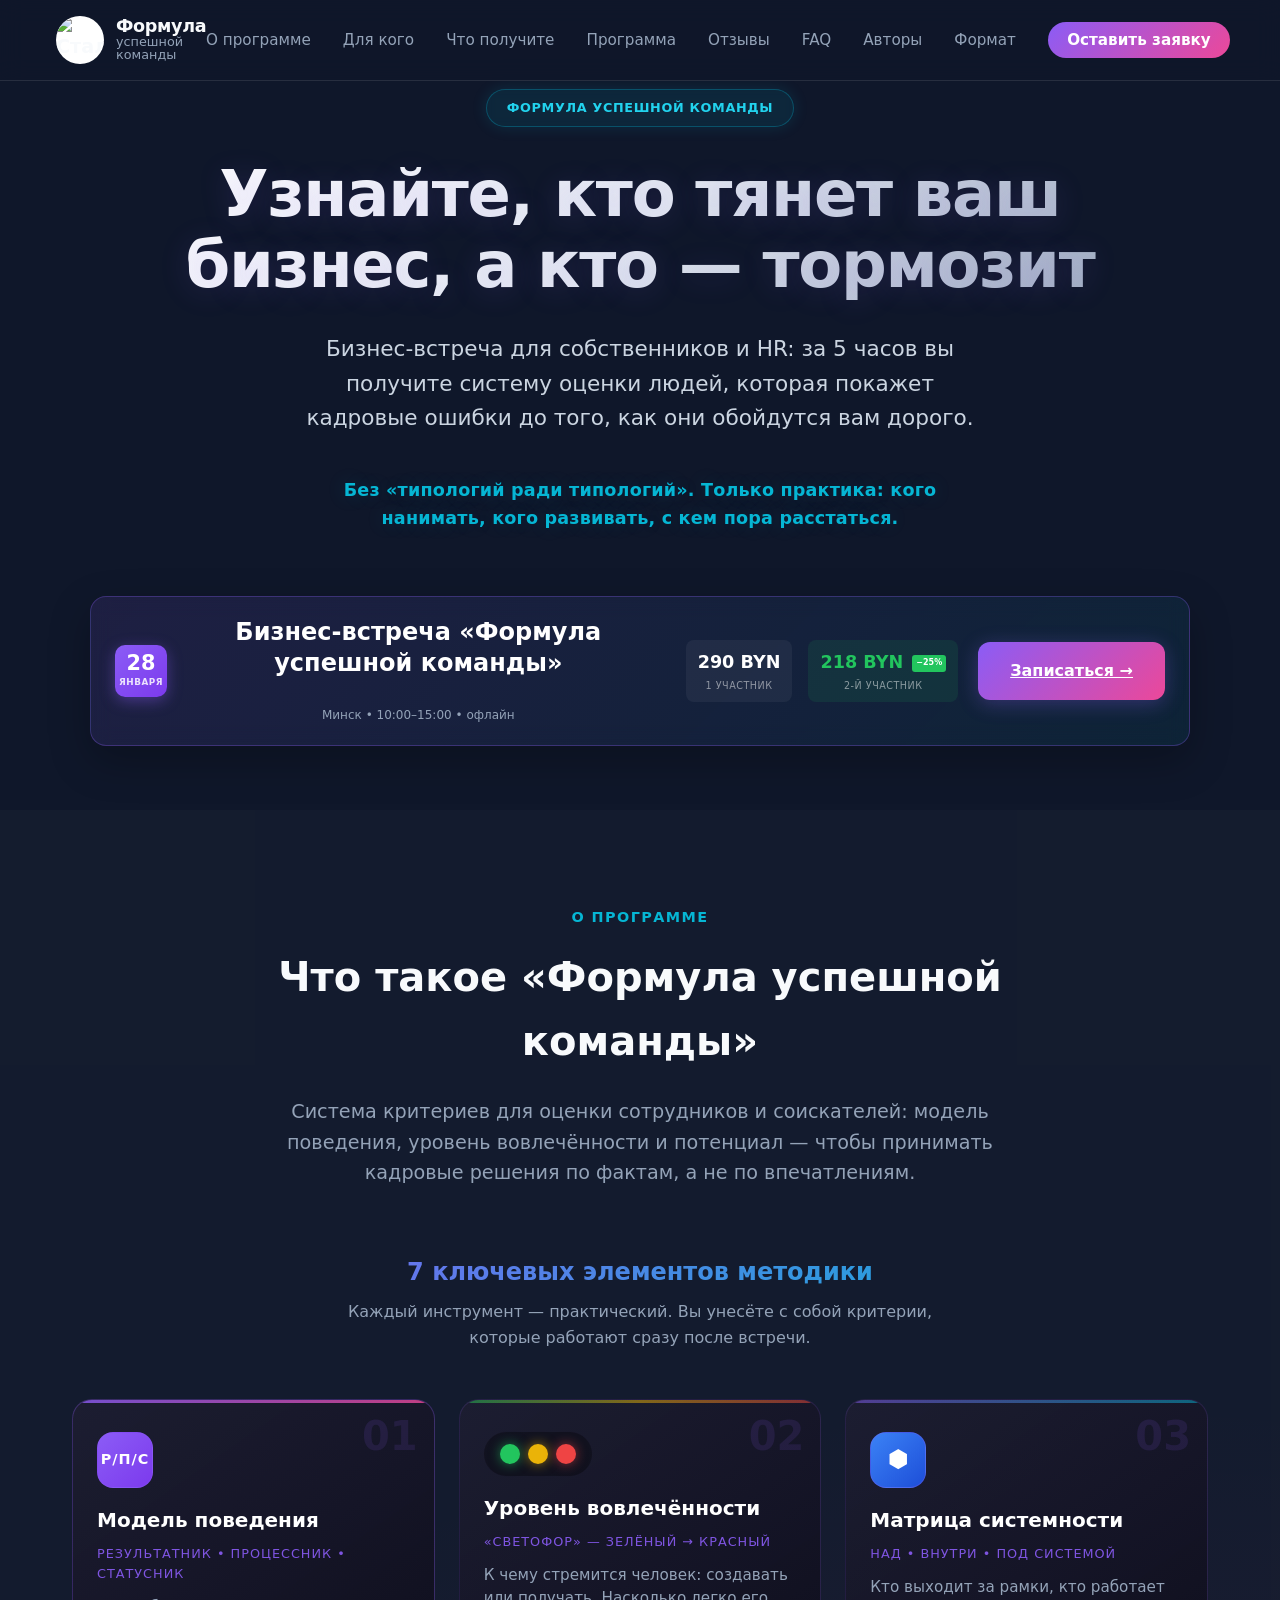
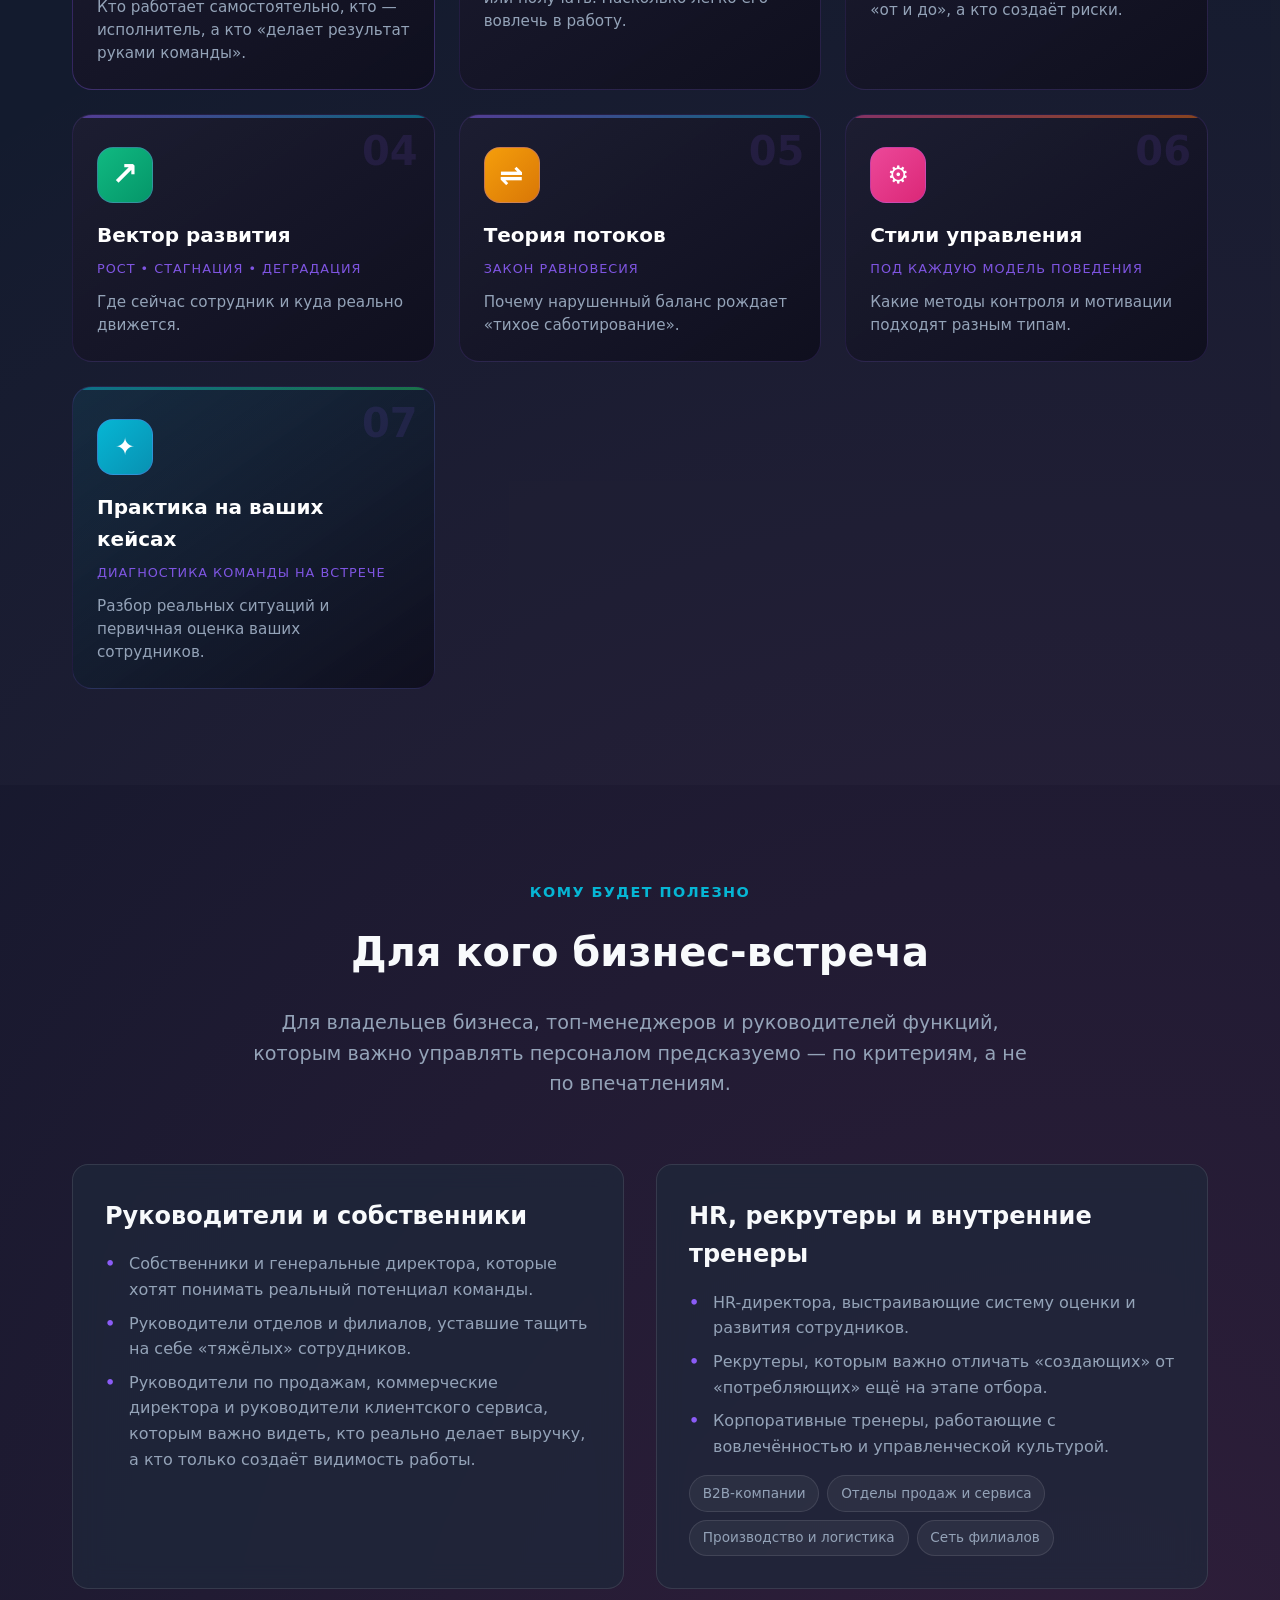
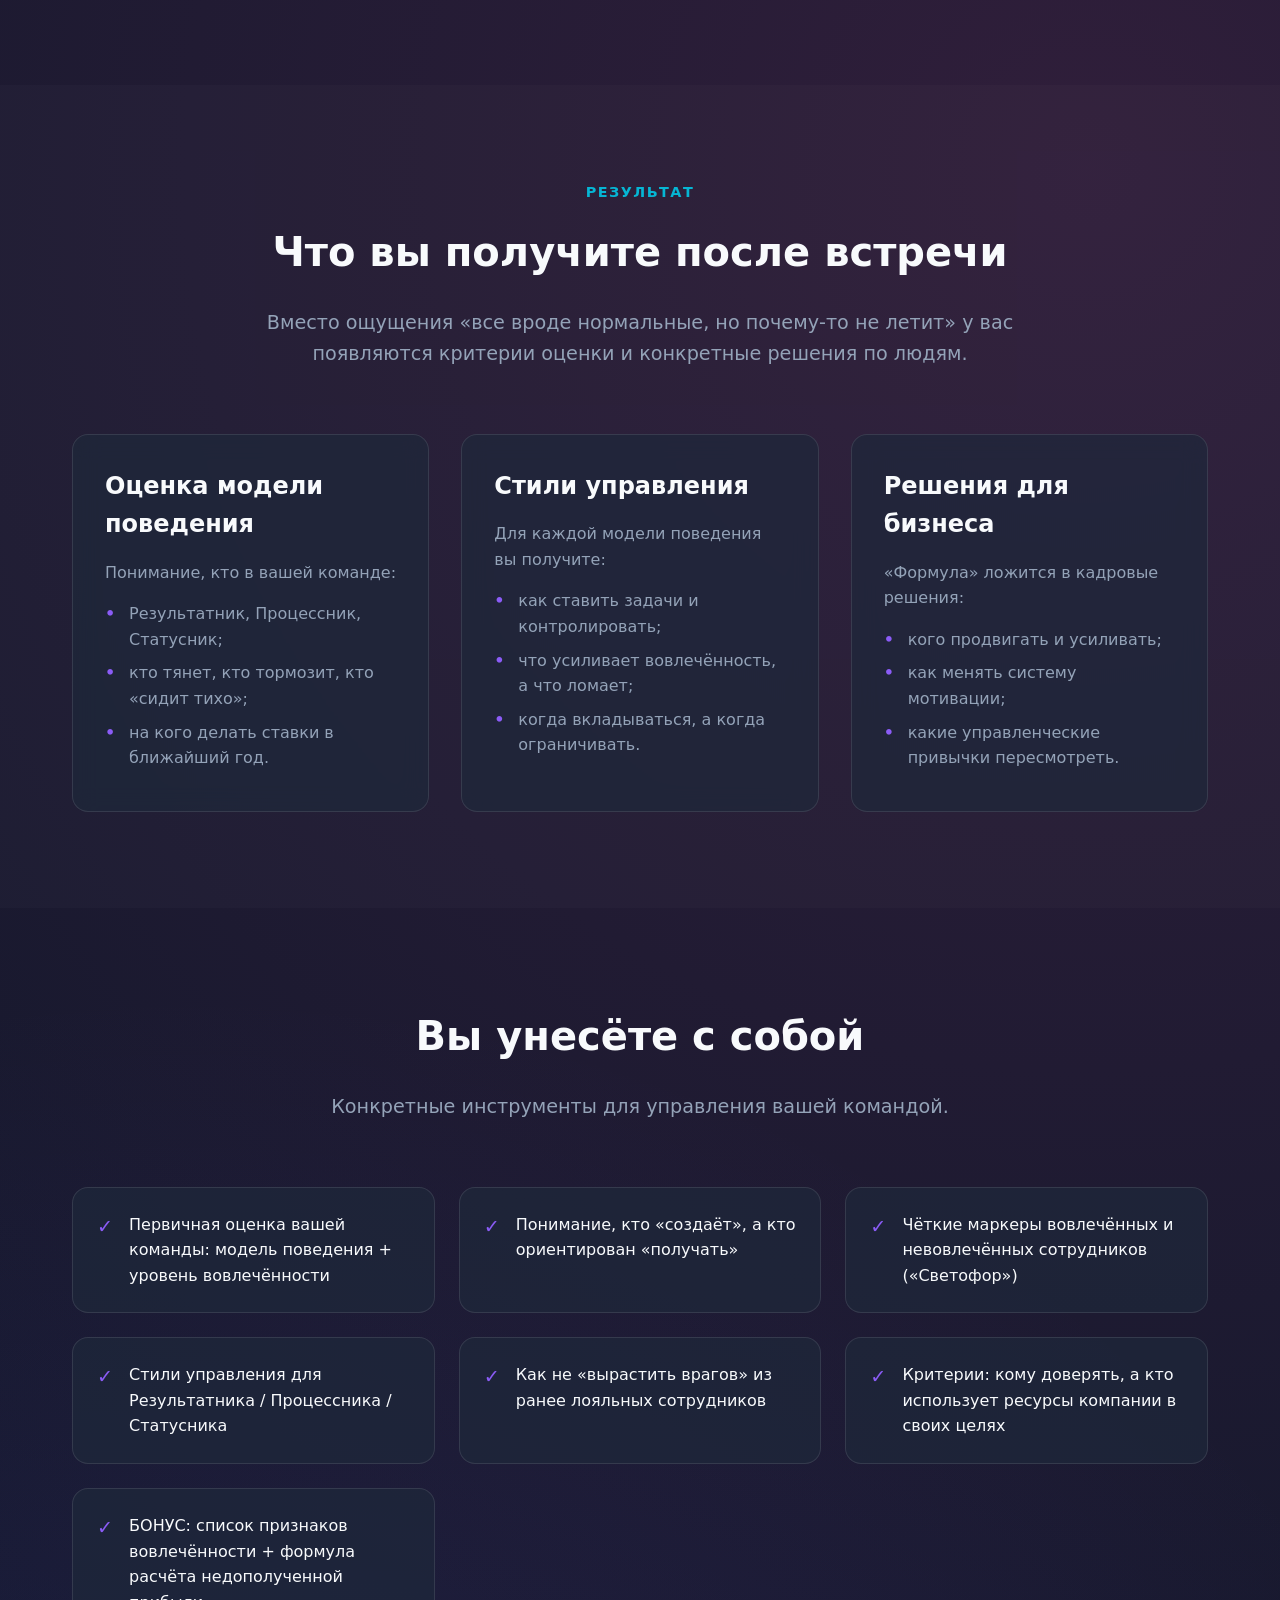
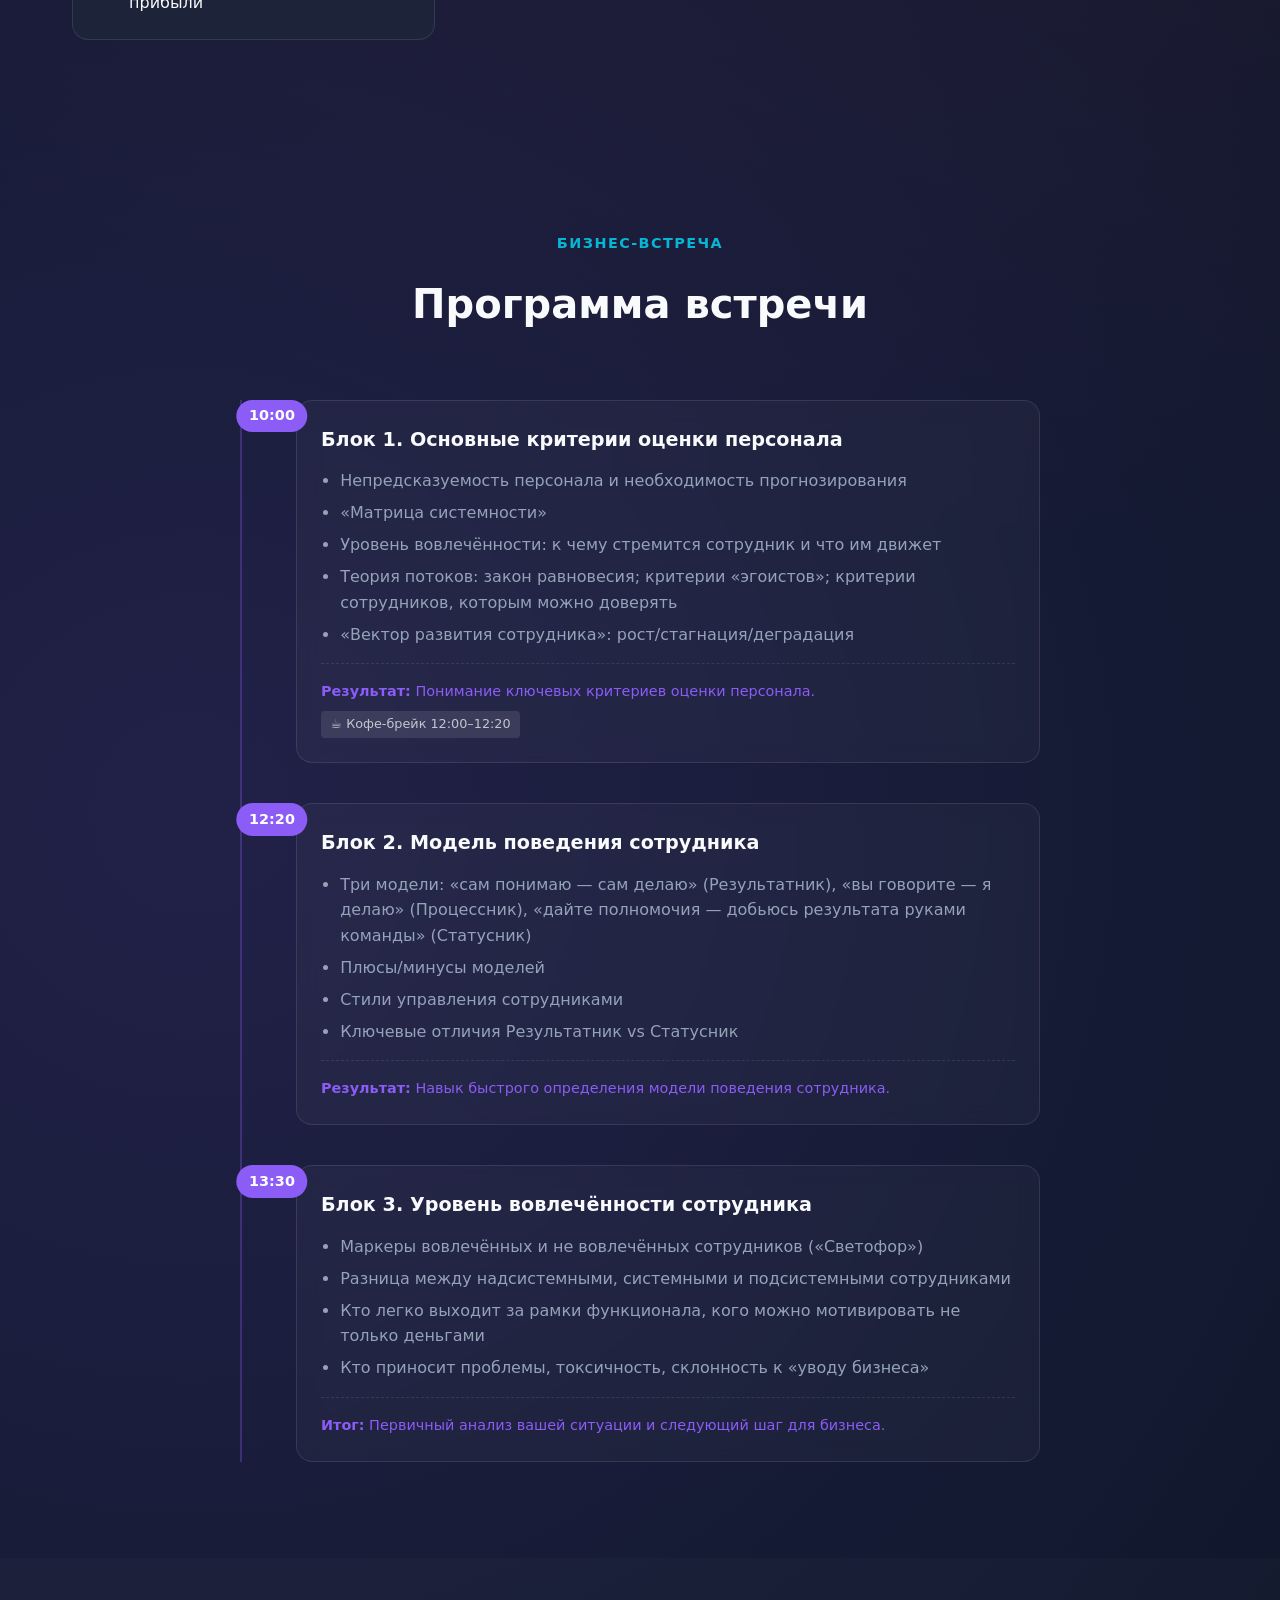
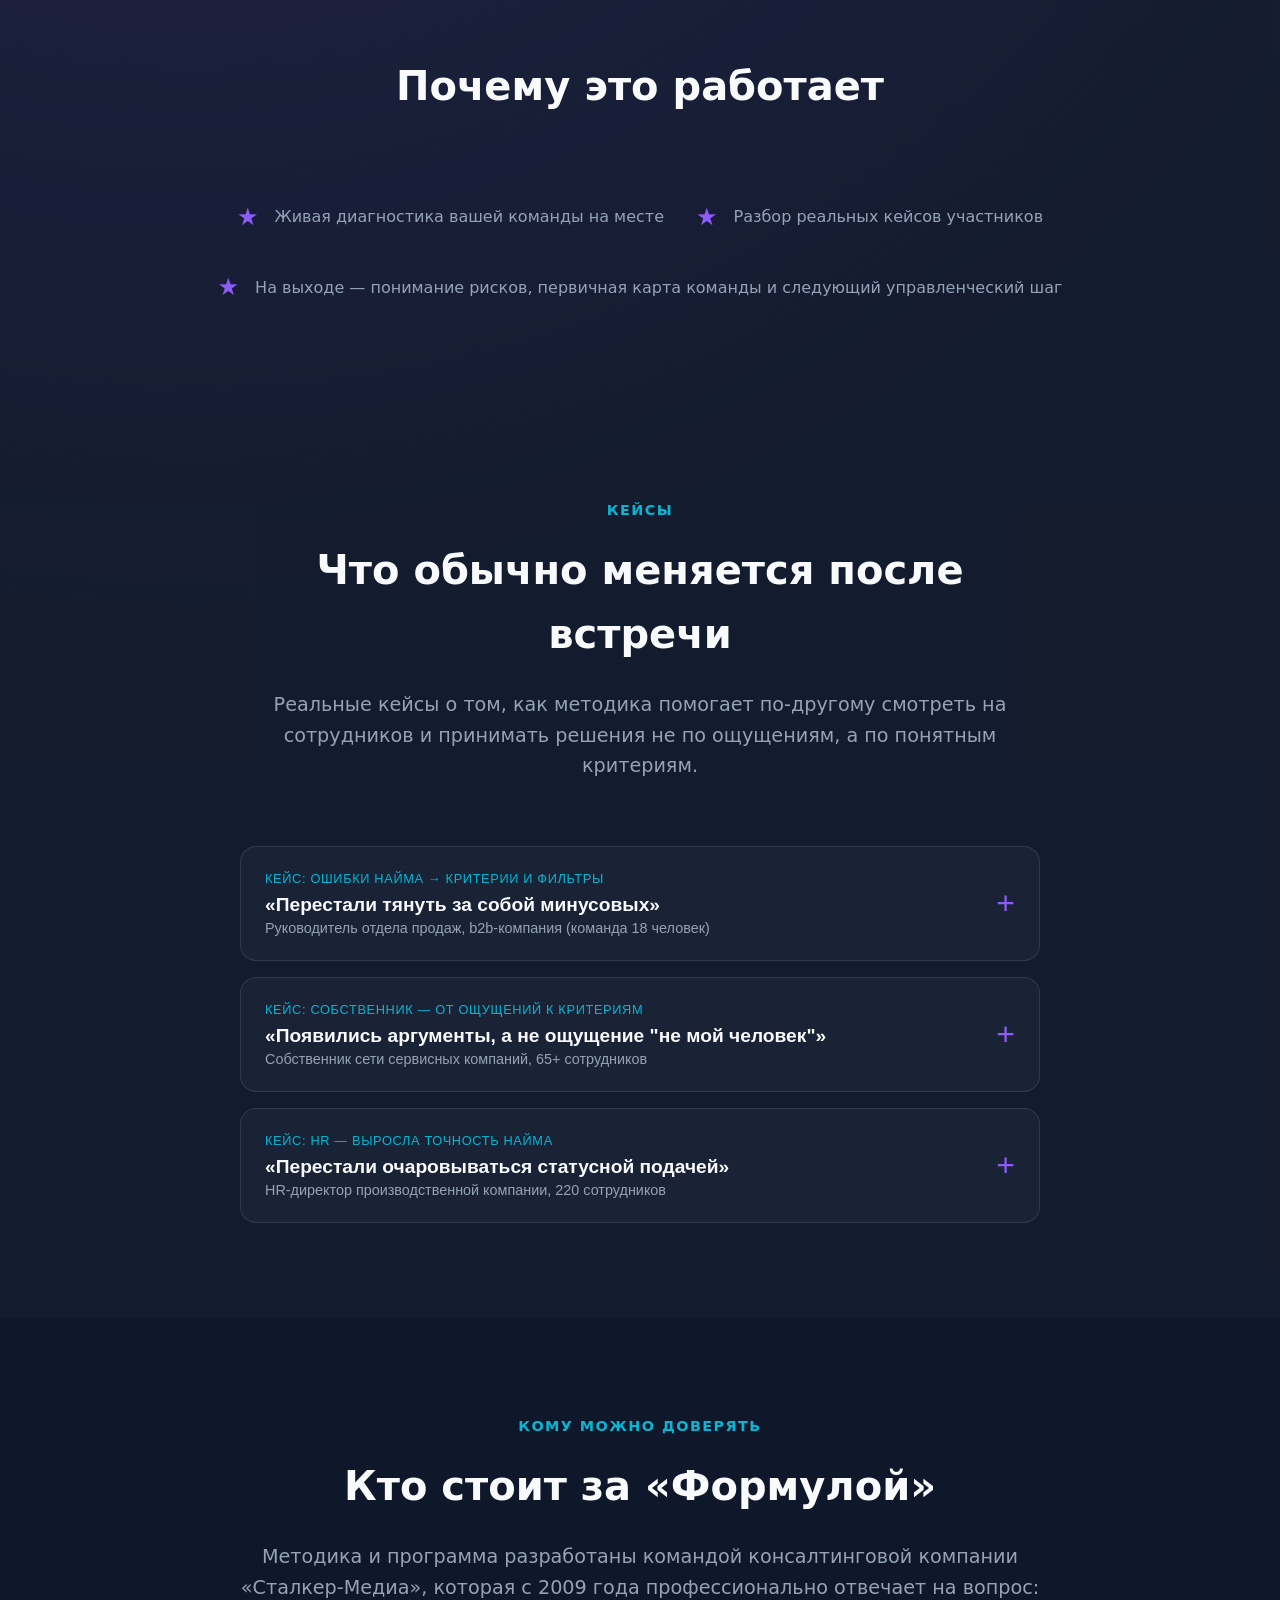
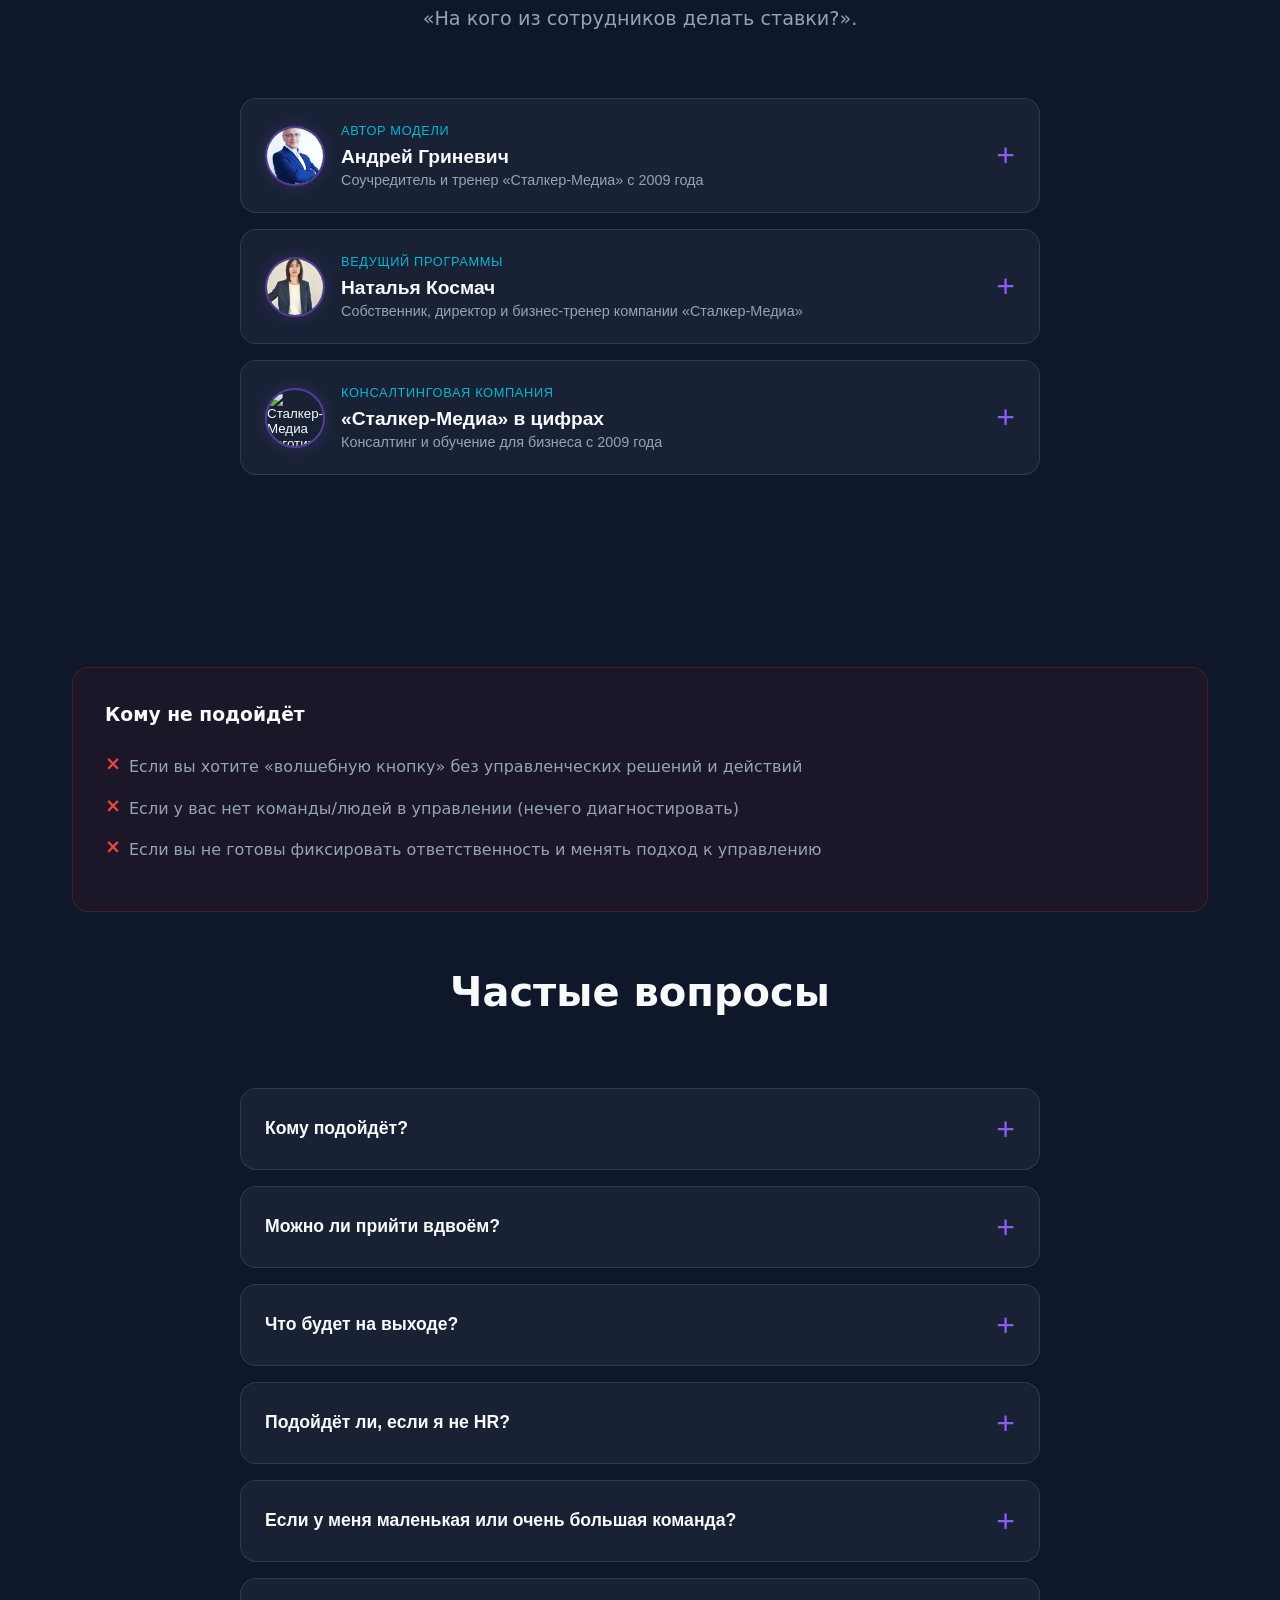
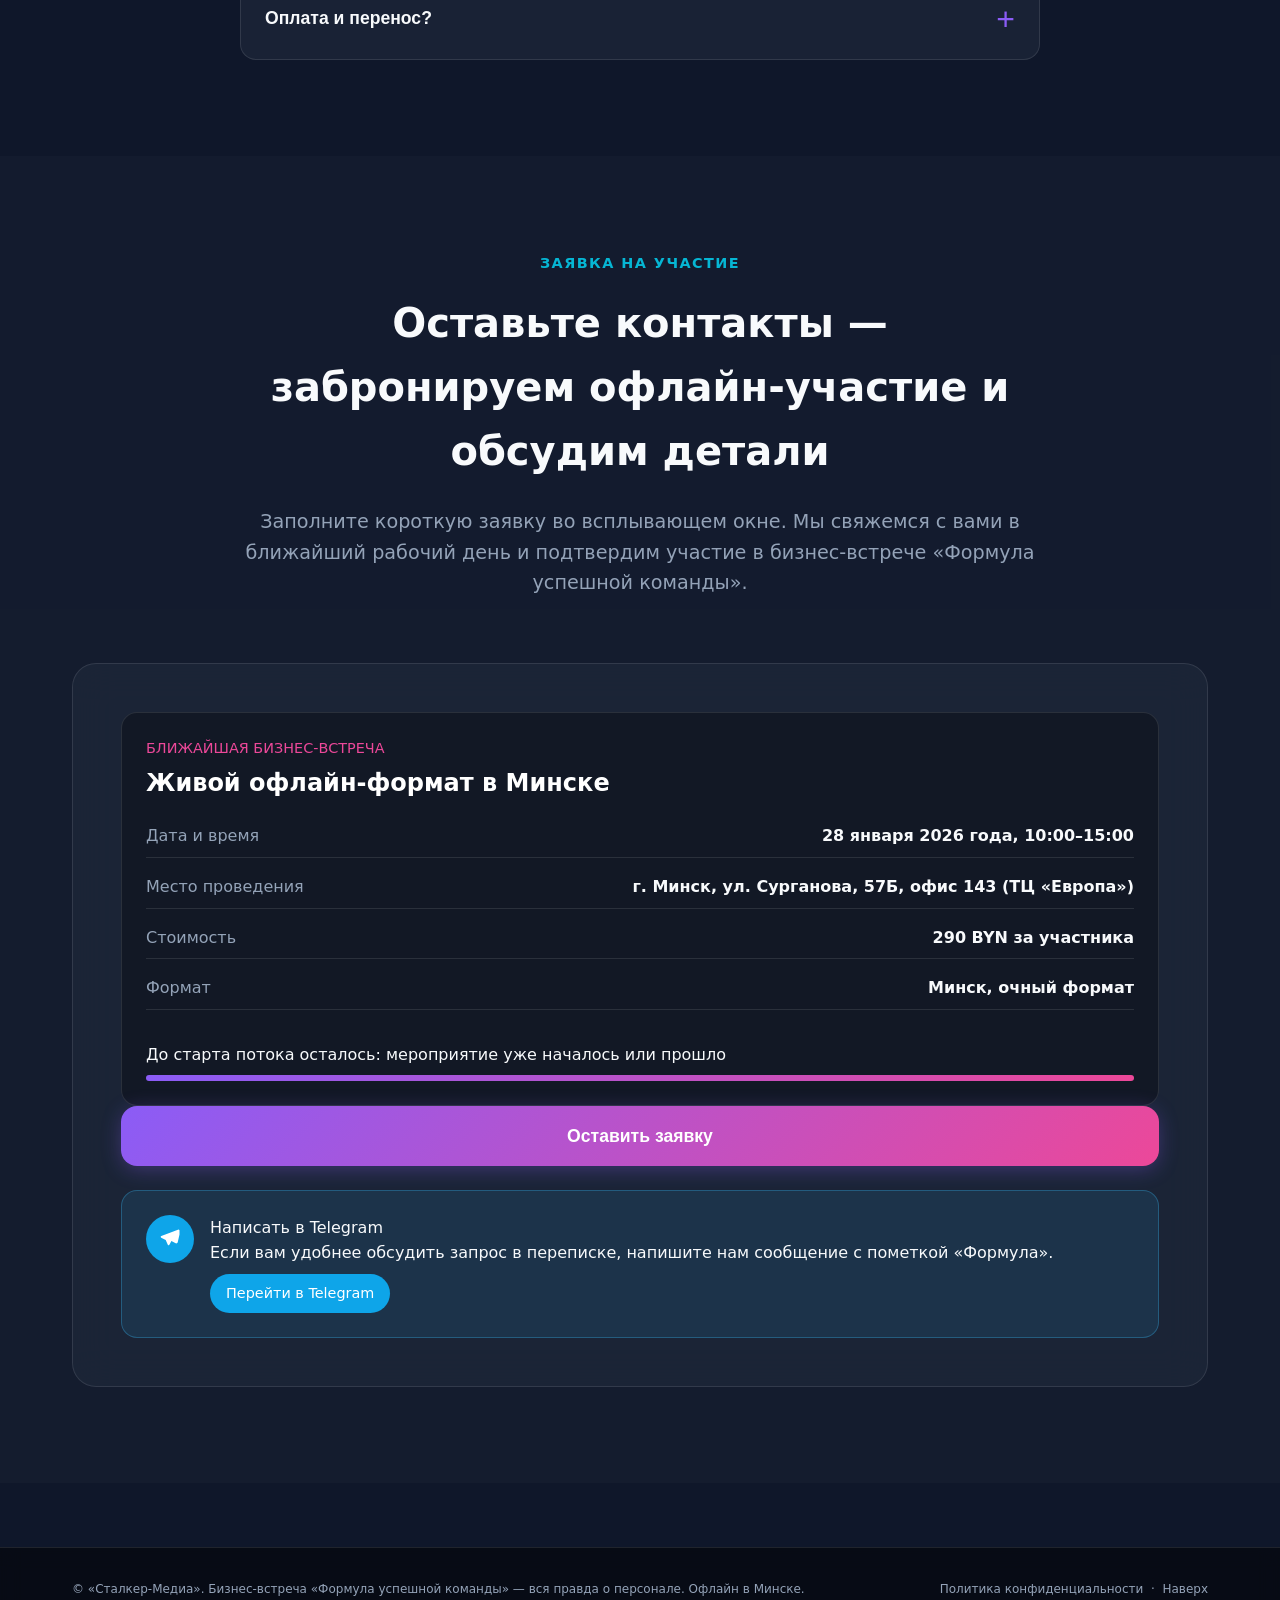
==== index.html @ fa23444b "Initial commit: Formula 2.0 landing page" ====
<!DOCTYPE html>
<html lang="ru">

<head>
    <meta charset="UTF-8">
    <title>Формула успешной команды — вся правда о персонале | Сталкер-Медиа</title>
    <meta name="viewport"
        content="width=device-width, initial-scale=1.0, maximum-scale=5.0, user-scalable=yes, viewport-fit=cover">
    <meta name="description"
        content="Бизнес-встреча «Формула успешной команды» для собственников и руководителей: научитесь прогнозировать поведение сотрудников и уровень вовлечённости, чтобы снижать ошибки найма и управлять без выгорания.">

    <!-- Theme colors for mobile browsers -->
    <meta name="theme-color" content="#0f172a">
    <meta name="apple-mobile-web-app-capable" content="yes">
    <meta name="apple-mobile-web-app-status-bar-style" content="black-translucent">

    <!-- Open Graph / Facebook -->
    <meta property="og:type" content="website">
    <meta property="og:url" content="https://stalking.by/formula">
    <meta property="og:title" content="Формула успешной команды — вся правда о персонале">
    <meta property="og:description"
        content="Бизнес-встреча в Минске: научитесь прогнозировать поведение и вовлечённость сотрудников для эффективного управления командой.">
    <meta property="og:image" content="assets/formula-og.jpg">

    <!-- Twitter -->
    <meta property="twitter:card" content="summary_large_image">
    <meta property="twitter:url" content="https://stalking.by/formula">
    <meta property="twitter:title" content="Формула успешной команды — вся правда о персонале">
    <meta property="twitter:description"
        content="Бизнес-встреча в Минске: научитесь прогнозировать поведение и вовлечённость сотрудников для эффективного управления командой.">
    <meta property="twitter:image" content="assets/formula-og.jpg">

    <link rel="stylesheet" href="assets/style-dark.css?v=2.1">
    <link rel="stylesheet" href="assets/teremok-styled.css?v=2.1">
    <link rel="stylesheet" href="assets/mobile-enhancements.css?v=2.1">
</head>

<body>
    <!-- Skip to content link for accessibility -->
    <a href="#main" class="skip-link">Перейти к основному содержанию</a>

    <div class="page-wrap">

        <header>
            <div class="nav">
                <div class="logo">
                    <div class="logo-mark">
                        <img src="assets/logo-stalker.jpg" alt="Сталкер-Медиа логотип" loading="lazy">
                    </div>
                    <div class="logo-labels">
                        <div class="logo-text-primary">Формула</div>
                        <div class="logo-text-secondary">успешной команды</div>
                    </div>
                </div>

                <div class="nav-links">
                    <a href="#about">О программе</a>
                    <a href="#who">Для кого</a>
                    <a href="#results">Что получите</a>
                    <a href="#program">Программа</a>
                    <a href="#testimonials">Отзывы</a>
                    <a href="#faq">FAQ</a>
                    <a href="#experts">Авторы</a>
                    <a href="#format">Формат</a>
                    <a href="javascript:void(0)" class="nav-cta" onclick="openLeadModal('lead')">
                        Оставить заявку
                    </a>
                </div>

                <!-- Mobile Menu Button -->
                <button class="mobile-menu-btn" aria-label="Открыть меню навигации" aria-expanded="false"
                    onclick="toggleMobileMenu()">
                    <span></span>
                    <span></span>
                    <span></span>
                </button>
            </div>
        </header>

        <!-- Mobile Menu Overlay (только визуальное затемнение, не блокирует клики) -->
        <div class="nav-overlay"></div>

        <main id="main">
            <!-- Hero -->
            <section class="section section-dark" id="top">
                <div class="container">
                    <div class="hero" data-animate>
                        <div class="hero-brand-badge">
                            <span>Формула успешной команды</span>
                        </div>

                        <h1>Узнайте, кто <span style="color: var(--accent-cyan);">тянет</span> ваш бизнес, а кто —
                            <span style="color: var(--accent-secondary);">тормозит</span>
                        </h1>
                        <p class="hero-subtitle">
                            Бизнес-встреча для собственников и HR: за 5 часов вы получите систему оценки людей,
                            которая покажет кадровые ошибки до того, как они обойдутся вам дорого.
                        </p>
                        <p class="hero-subtitle hero-subtitle--secondary">
                            Без «типологий ради типологий». Только практика: кого нанимать, кого развивать, с кем
                            пора расстаться.
                        </p>

                        <div class="hero-offer-new">
                            <!-- Left: Event info -->
                            <div class="hero-event-left">
                                <div class="hero-event-date">
                                    <span class="event-day">28</span>
                                    <span class="event-month">января</span>
                                </div>
                                <div class="hero-event-text">
                                    <div class="event-title">Бизнес-встреча «Формула успешной команды»</div>
                                    <div class="event-meta">Минск • 10:00–15:00 • офлайн</div>
                                </div>
                            </div>

                            <!-- Right: Prices + CTA -->
                            <div class="hero-event-right">
                                <div class="hero-prices-compact">
                                    <div class="price-item-compact">
                                        <span class="price-val">290 BYN</span>
                                        <span class="price-lbl">1 участник</span>
                                    </div>
                                    <div class="price-item-compact price-item-compact--discount">
                                        <span class="price-val">218 BYN <span class="discount-badge">−25%</span></span>
                                        <span class="price-lbl">2-й участник</span>
                                    </div>
                                </div>
                                <a class="btn btn-primary btn-cta" href="javascript:void(0)"
                                    onclick="openLeadModal('lead')">Записаться →</a>
                            </div>
                        </div>
                    </div>
                </div>
            </section>

            <!-- About -->
            <section class="section section-alt" id="about">
                <div class="container" data-animate>
                    <div class="section-header">
                        <div class="section-kicker">О программе</div>
                        <h2>Что такое «Формула успешной команды»</h2>
                        <p class="section-lead">
                            Система критериев для оценки сотрудников и соискателей: модель поведения, уровень
                            вовлечённости
                            и потенциал — чтобы принимать кадровые решения по фактам, а не по впечатлениям.
                        </p>
                    </div>

                    <div class="formula-intro">
                        <h3 class="formula-tagline">7 ключевых элементов методики</h3>
                        <p class="formula-lead">Каждый инструмент — практический. Вы унесёте с собой критерии, которые
                            работают сразу после встречи.</p>
                    </div>

                    <div class="formula-grid">
                        <!-- Row 1: 3 columns -->
                        <div class="formula-card formula-card--featured" data-animate>
                            <span class="formula-number">01</span>
                            <div class="formula-icon formula-icon--rps">Р/П/С</div>
                            <h4>Модель поведения</h4>
                            <p class="formula-subtitle">Результатник • Процессник • Статусник</p>
                            <p class="formula-desc">Кто работает самостоятельно, кто — исполнитель, а кто «делает
                                результат руками команды».</p>
                        </div>

                        <div class="formula-card formula-card--traffic" data-animate>
                            <span class="formula-number">02</span>
                            <div class="formula-traffic-light">
                                <span class="traffic-dot traffic-dot--green"></span>
                                <span class="traffic-dot traffic-dot--yellow"></span>
                                <span class="traffic-dot traffic-dot--red"></span>
                            </div>
                            <h4>Уровень вовлечённости</h4>
                            <p class="formula-subtitle">«Светофор» — зелёный → красный</p>
                            <p class="formula-desc">К чему стремится человек: создавать или получать. Насколько легко
                                его вовлечь в работу.</p>
                        </div>

                        <div class="formula-card" data-animate>
                            <span class="formula-number">03</span>
                            <div class="formula-icon formula-icon--matrix">⬢</div>
                            <h4>Матрица системности</h4>
                            <p class="formula-subtitle">Над • Внутри • Под системой</p>
                            <p class="formula-desc">Кто выходит за рамки, кто работает «от и до», а кто создаёт риски.
                            </p>
                        </div>

                        <!-- Row 2: 2 columns centered -->
                        <div class="formula-card" data-animate>
                            <span class="formula-number">04</span>
                            <div class="formula-icon formula-icon--vector">↗</div>
                            <h4>Вектор развития</h4>
                            <p class="formula-subtitle">Рост • Стагнация • Деградация</p>
                            <p class="formula-desc">Где сейчас сотрудник и куда реально движется.</p>
                        </div>

                        <div class="formula-card" data-animate>
                            <span class="formula-number">05</span>
                            <div class="formula-icon formula-icon--flow">⇌</div>
                            <h4>Теория потоков</h4>
                            <p class="formula-subtitle">Закон равновесия</p>
                            <p class="formula-desc">Почему нарушенный баланс рождает «тихое саботирование».</p>
                        </div>

                        <!-- Row 3: 2 columns -->
                        <div class="formula-card formula-card--accent" data-animate>
                            <span class="formula-number">06</span>
                            <div class="formula-icon formula-icon--manage">⚙</div>
                            <h4>Стили управления</h4>
                            <p class="formula-subtitle">Под каждую модель поведения</p>
                            <p class="formula-desc">Какие методы контроля и мотивации подходят разным типам.</p>
                        </div>

                        <div class="formula-card formula-card--practice" data-animate>
                            <span class="formula-number">07</span>
                            <div class="formula-icon formula-icon--practice">✦</div>
                            <h4>Практика на ваших кейсах</h4>
                            <p class="formula-subtitle">Диагностика команды на встрече</p>
                            <p class="formula-desc">Разбор реальных ситуаций и первичная оценка ваших сотрудников.</p>
                        </div>
                    </div>
                </div>
            </section>

            <!-- Who it's for -->
            <section class="section section-dark" id="who">
                <div class="container" data-animate>
                    <div class="section-header">
                        <div class="section-kicker">Кому будет полезно</div>
                        <h2>Для кого бизнес-встреча</h2>
                        <p class="section-lead">
                            Для владельцев бизнеса, топ-менеджеров и руководителей функций, которым важно управлять
                            персоналом предсказуемо — по критериям, а не по впечатлениям.
                        </p>
                    </div>
                    <div class="two-cols">
                        <div class="card">
                            <h3>Руководители и собственники</h3>
                            <ul>
                                <li>Собственники и генеральные директора, которые хотят понимать реальный потенциал
                                    команды.</li>
                                <li>Руководители отделов и филиалов, уставшие тащить на себе «тяжёлых» сотрудников.</li>
                                <li>Руководители по продажам, коммерческие директора и руководители клиентского сервиса,
                                    которым важно видеть, кто реально делает выручку, а кто только создаёт видимость
                                    работы.</li>
                            </ul>
                        </div>
                        <div class="card">
                            <h3>HR, рекрутеры и внутренние тренеры</h3>
                            <ul>
                                <li>HR-директора, выстраивающие систему оценки и развития сотрудников.</li>
                                <li>Рекрутеры, которым важно отличать «создающих» от «потребляющих» ещё на этапе отбора.
                                </li>
                                <li>Корпоративные тренеры, работающие с вовлечённостью и управленческой культурой.</li>
                            </ul>
                            <div class="pill-list">
                                <div class="pill">B2B-компании</div>
                                <div class="pill">Отделы продаж и сервиса</div>
                                <div class="pill">Производство и логистика</div>
                                <div class="pill">Сеть филиалов</div>
                            </div>
                        </div>
                    </div>
                </div>
            </section>

            <!-- Results -->
            <section class="section section-alt" id="results">
                <div class="container" data-animate>
                    <div class="section-header">
                        <div class="section-kicker">Результат</div>
                        <h2>Что вы получите после встречи</h2>
                        <p class="section-lead">
                            Вместо ощущения «все вроде нормальные, но почему-то не летит»
                            у вас появляются критерии оценки и конкретные решения по людям.
                        </p>
                    </div>
                    <div class="grid-3">
                        <div class="card">
                            <h3>Оценка модели поведения</h3>
                            <p>Понимание, кто в вашей команде:</p>
                            <ul>
                                <li>Результатник, Процессник, Статусник;</li>
                                <li>кто тянет, кто тормозит, кто «сидит тихо»;</li>
                                <li>на кого делать ставки в ближайший год.</li>
                            </ul>
                        </div>
                        <div class="card">
                            <h3>Стили управления</h3>
                            <p>Для каждой модели поведения вы получите:</p>
                            <ul>
                                <li>как ставить задачи и контролировать;</li>
                                <li>что усиливает вовлечённость, а что ломает;</li>
                                <li>когда вкладываться, а когда ограничивать.</li>
                            </ul>
                        </div>
                        <div class="card">
                            <h3>Решения для бизнеса</h3>
                            <p>«Формула» ложится в кадровые решения:</p>
                            <ul>
                                <li>кого продвигать и усиливать;</li>
                                <li>как менять систему мотивации;</li>
                                <li>какие управленческие привычки пересмотреть.</li>
                            </ul>
                        </div>
                    </div>


                </div>
            </section>

            <!-- Takeaways (NEW) -->
            <section class="section section-dark" id="takeaways">
                <div class="container" data-animate>
                    <div class="section-header">
                        <h2>Вы унесёте с собой</h2>
                        <p class="section-lead">Конкретные инструменты для управления вашей командой.</p>
                    </div>
                    <div class="takeaways-grid">
                        <div class="takeaway-card">
                            <div class="takeaway-check">✓</div>
                            <div>Первичная оценка вашей команды: модель поведения + уровень вовлечённости</div>
                        </div>
                        <div class="takeaway-card">
                            <div class="takeaway-check">✓</div>
                            <div>Понимание, кто «создаёт», а кто ориентирован «получать»</div>
                        </div>
                        <div class="takeaway-card">
                            <div class="takeaway-check">✓</div>
                            <div>Чёткие маркеры вовлечённых и невовлечённых сотрудников («Светофор»)</div>
                        </div>
                        <div class="takeaway-card">
                            <div class="takeaway-check">✓</div>
                            <div>Стили управления для Результатника / Процессника / Статусника</div>
                        </div>
                        <div class="takeaway-card">
                            <div class="takeaway-check">✓</div>
                            <div>Как не «вырастить врагов» из ранее лояльных сотрудников</div>
                        </div>
                        <div class="takeaway-card">
                            <div class="takeaway-check">✓</div>
                            <div>Критерии: кому доверять, а кто использует ресурсы компании в своих целях</div>
                        </div>
                        <div class="takeaway-card">
                            <div class="takeaway-check">✓</div>
                            <div>БОНУС: список признаков вовлечённости + формула расчёта недополученной прибыли</div>
                        </div>
                    </div>
                </div>
            </section>

            <!-- Program (UPDATED) -->
            <section class="section section-dark" id="program">
                <div class="container" data-animate>
                    <div class="section-header">
                        <div class="section-kicker">Бизнес-встреча</div>
                        <h2>Программа встречи</h2>
                    </div>

                    <div class="program-timeline">
                        <div class="program-item">
                            <div class="program-time">10:00</div>
                            <div class="program-content">
                                <h3>Блок 1. Основные критерии оценки персонала</h3>
                                <ul>
                                    <li>Непредсказуемость персонала и необходимость прогнозирования</li>
                                    <li>«Матрица системности»</li>
                                    <li>Уровень вовлечённости: к чему стремится сотрудник и что им движет</li>
                                    <li>Теория потоков: закон равновесия; критерии «эгоистов»; критерии сотрудников,
                                        которым можно доверять</li>
                                    <li>«Вектор развития сотрудника»: рост/стагнация/деградация</li>
                                </ul>
                                <div class="program-block-result">
                                    <strong>Результат:</strong> Понимание ключевых критериев оценки персонала.
                                </div>
                                <div class="program-timing-badge">☕ Кофе-брейк 12:00–12:20</div>
                            </div>
                        </div>

                        <div class="program-item">
                            <div class="program-time">12:20</div>
                            <div class="program-content">
                                <h3>Блок 2. Модель поведения сотрудника</h3>
                                <ul>
                                    <li>Три модели: «сам понимаю — сам делаю» (Результатник), «вы говорите — я делаю»
                                        (Процессник), «дайте полномочия — добьюсь результата руками команды» (Статусник)
                                    </li>
                                    <li>Плюсы/минусы моделей</li>
                                    <li>Стили управления сотрудниками</li>
                                    <li>Ключевые отличия Результатник vs Статусник</li>
                                </ul>
                                <div class="program-block-result">
                                    <strong>Результат:</strong> Навык быстрого определения модели поведения сотрудника.
                                </div>
                            </div>
                        </div>

                        <div class="program-item">
                            <div class="program-time">13:30</div>
                            <div class="program-content">
                                <h3>Блок 3. Уровень вовлечённости сотрудника</h3>
                                <ul>
                                    <li>Маркеры вовлечённых и не вовлечённых сотрудников («Светофор»)</li>
                                    <li>Разница между надсистемными, системными и подсистемными сотрудниками</li>
                                    <li>Кто легко выходит за рамки функционала, кого можно мотивировать не только
                                        деньгами</li>
                                    <li>Кто приносит проблемы, токсичность, склонность к «уводу бизнеса»</li>
                                </ul>
                                <div class="program-block-result">
                                    <strong>Итог:</strong> Первичный анализ вашей ситуации и следующий шаг для бизнеса.
                                </div>
                            </div>
                        </div>
                    </div>
                </div>
            </section>

            <!-- Trust (NEW) -->
            <section class="section section-alt" id="trust">
                <div class="container" data-animate>
                    <div class="section-header">
                        <h2>Почему это работает</h2>
                    </div>
                    <div class="trust-bullests">
                        <div class="trust-item">
                            <span class="trust-icon">★</span>
                            <span>Живая диагностика вашей команды на месте</span>
                        </div>
                        <div class="trust-item">
                            <span class="trust-icon">★</span>
                            <span>Разбор реальных кейсов участников</span>
                        </div>
                        <div class="trust-item">
                            <span class="trust-icon">★</span>
                            <span>На выходе — понимание рисков, первичная карта команды и следующий управленческий
                                шаг</span>
                        </div>
                    </div>
                </div>
            </section>

            <!-- Testimonials -->
            <section class="section section-alt" id="testimonials">
                <div class="container" data-animate>
                    <div class="section-header">
                        <div class="section-kicker">Кейсы</div>
                        <h2>Что обычно меняется после встречи</h2>
                        <p class="section-lead">
                            Реальные кейсы о том, как методика помогает по-другому смотреть на сотрудников
                            и принимать решения не по ощущениям, а по понятным критериям.
                        </p>
                    </div>

                    <div class="testimonials-list">
                        <div class="testimonial-item">
                            <button class="testimonial-header" type="button">
                                <div>
                                    <div class="testimonial-tag">Кейс: ошибки найма → критерии и фильтры</div>
                                    <div class="testimonial-title">«Перестали тянуть за собой минусовых»</div>
                                    <div class="testimonial-meta">
                                        Руководитель отдела продаж, b2b-компания (команда 18 человек)
                                    </div>
                                </div>
                                <span class="testimonial-toggle-icon" aria-hidden="true">+</span>
                            </button>
                            <div class="testimonial-body">
                                <p>
                                    <strong>Было:</strong> Ощущение, что я всё время кого-то дотаскиваю. В отчётах
                                    все выглядели «нормально», но отличить, кто реально вытягивает отдел, а кто
                                    просто создаёт видимость работы, было сложно.
                                </p>
                                <p>
                                    <strong>Стало:</strong> После встречи мы разложили сотрудников по модели поведения и
                                    уровню вовлечённости. Стало очевидно, кто «создаёт», а кто «потребляет».
                                    Убрали фокус со спасения минусовых и сделали ставку на ядро.
                                    За три месяца план отдела начали выполнять без постоянного «ручного управления».
                                </p>
                            </div>
                        </div>

                        <div class="testimonial-item">
                            <button class="testimonial-header" type="button">
                                <div>
                                    <div class="testimonial-tag">Кейс: собственник — от ощущений к критериям</div>
                                    <div class="testimonial-title">«Появились аргументы, а не ощущение "не мой человек"»
                                    </div>
                                    <div class="testimonial-meta">
                                        Собственник сети сервисных компаний, 65+ сотрудников
                                    </div>
                                </div>
                                <span class="testimonial-toggle-icon" aria-hidden="true">+</span>
                            </button>
                            <div class="testimonial-body">
                                <p>
                                    <strong>Было:</strong> Часто говорил фразу «что-то не то с этим человеком», но на
                                    совещаниях это звучало как субъективщина. Держал в штате людей, к которым не было
                                    доверия, просто потому что не мог нормально объяснить, почему они мне не подходят.
                                </p>
                                <p>
                                    <strong>Стало:</strong> Появились общий язык и критерии оценки. Увидели, кто реально
                                    за результат, а кто — за статус. Часть решений, которые год откладывал, приняли
                                    за две недели. Команда управления стала понятнее и предсказуемее.
                                </p>
                            </div>
                        </div>

                        <div class="testimonial-item">
                            <button class="testimonial-header" type="button">
                                <div>
                                    <div class="testimonial-tag">Кейс: HR — выросла точность найма</div>
                                    <div class="testimonial-title">«Перестали очаровываться статусной подачей»</div>
                                    <div class="testimonial-meta">
                                        HR-директор производственной компании, 220 сотрудников
                                    </div>
                                </div>
                                <span class="testimonial-toggle-icon" aria-hidden="true">+</span>
                            </button>
                            <div class="testimonial-body">
                                <p>
                                    <strong>Было:</strong> Приличные воронки найма, но через 3–6 месяцев часть новых
                                    людей «сдувалась». На собеседованиях все выглядели отлично, а в деле оказывалось,
                                    что работать надо постоянно подгонять.
                                </p>
                                <p>
                                    <strong>Стало:</strong> Встроили критерии методики прямо в интервью: стали
                                    целенаправленно
                                    отслеживать маркеры вовлечённости и модель поведения. Перестали очаровываться
                                    только харизмой. За полгода доля «не дотягивающих» новичков заметно снизилась.
                                </p>
                            </div>
                        </div>
                    </div>
                </div>
            </section>

            <!-- Experts as accordion -->
            <section class="section section-dark" id="experts">
                <div class="container" data-animate>
                    <div class="section-header">
                        <div class="section-kicker">Кому можно доверять</div>
                        <h2>Кто стоит за «Формулой»</h2>
                        <p class="section-lead">
                            Методика и программа разработаны командой консалтинговой компании «Сталкер-Медиа»,
                            которая с 2009 года профессионально отвечает на вопрос:
                            «На кого из сотрудников делать ставки?».
                        </p>
                    </div>

                    <div class="testimonials-list experts-list">
                        <div class="testimonial-item">
                            <button class="testimonial-header expert-header" type="button">
                                <div class="expert-avatar">
                                    <img src="assets/expert-andrey.jpg" alt="Андрей Гриневич" loading="lazy">
                                </div>
                                <div class="expert-info">
                                    <div class="testimonial-tag">Автор модели</div>
                                    <div class="testimonial-title">Андрей Гриневич</div>
                                    <div class="testimonial-meta">
                                        Соучредитель и тренер «Сталкер-Медиа» с 2009 года
                                    </div>
                                </div>
                                <span class="testimonial-toggle-icon" aria-hidden="true">+</span>
                            </button>
                            <div class="testimonial-body">
                                <p class="expert-role">
                                    Главный консультант и аналитик по управлению человеческими ресурсами.
                                </p>
                                <p>
                                    Автор методики «Формула успешной команды», «Шкалы профессионализма»,
                                    технологии «Матрица системности» и ряда опросников по оценке персонала.
                                </p>
                                <p>
                                    С 2015 года провёл более 2200 персональных консультаций для собственников и
                                    руководителей.
                                    Помогает принимать кадровые решения не «по ощущению», а на основе системной
                                    диагностики
                                    мотивации и потенциала сотрудников.
                                </p>
                            </div>
                        </div>

                        <div class="testimonial-item">
                            <button class="testimonial-header expert-header" type="button">
                                <div class="expert-avatar">
                                    <img src="assets/expert-natalia.jpg" alt="Наталья Космач" loading="lazy">
                                </div>
                                <div class="expert-info">
                                    <div class="testimonial-tag">Ведущий программы</div>
                                    <div class="testimonial-title">Наталья Космач</div>
                                    <div class="testimonial-meta">
                                        Собственник, директор и бизнес-тренер компании «Сталкер-Медиа»
                                    </div>
                                </div>
                                <span class="testimonial-toggle-icon" aria-hidden="true">+</span>
                            </button>
                            <div class="testimonial-body">
                                <p class="expert-role">
                                    Автор более 17 обучающих программ по найму, мотивации, управленческим компетенциям,
                                    продажам и переговорам.
                                </p>
                                <p>
                                    С 2017 года лично провела более 2300 интервью и диагностик ключевых сотрудников и
                                    кандидатов.
                                    Специализируется на управленческих решениях по людям: подбор, развитие, продвижение,
                                    разделение с сотрудниками.
                                </p>
                                <p>
                                    На бизнес-встрече Наталья ведёт практическую часть, помогает участникам оценить
                                    своих
                                    сотрудников по критериям
                                    и перевести результат в конкретные управленческие действия.
                                </p>
                            </div>
                        </div>

                        <div class="testimonial-item">
                            <button class="testimonial-header expert-header" type="button">
                                <div class="expert-avatar">
                                    <img src="assets/logo-stalker.jpg" alt="Сталкер-Медиа логотип" loading="lazy">
                                </div>
                                <div class="expert-info">
                                    <div class="testimonial-tag">Консалтинговая компания</div>
                                    <div class="testimonial-title">«Сталкер-Медиа» в цифрах</div>
                                    <div class="testimonial-meta">
                                        Консалтинг и обучение для бизнеса с 2009 года
                                    </div>
                                </div>
                                <span class="testimonial-toggle-icon" aria-hidden="true">+</span>
                            </button>
                            <div class="testimonial-body">
                                <ul class="metrics-list">
                                    <li>770+ обучающих программ и тренингов для бизнеса;</li>
                                    <li>7000+ руководителей и сотрудников, прошедших обучение;</li>
                                    <li>4500+ аудитов персонала и консультаций по потенциалу и развитию;</li>
                                    <li>клиенты в Беларуси, России и других странах.</li>
                                </ul>
                                <p class="highlight">
                                    Коротко: мы много лет профессионально работаем с управленческими решениями по людям
                                    —
                                    кого выращивать, кого продвигать, кого отпускать.
                                </p>
                            </div>
                        </div>
                    </div>
                </div>
            </section>

            <!-- Not Fit & FAQ Section -->
            <section class="section section-dark" id="faq">
                <div class="container" data-animate>
                    <!-- Not Fit -->
                    <div class="notfit-container" id="notfit">
                        <h3>Кому не подойдёт</h3>
                        <ul class="notfit-list">
                            <li class="notfit-item">Если вы хотите «волшебную кнопку» без управленческих решений и
                                действий</li>
                            <li class="notfit-item">Если у вас нет команды/людей в управлении (нечего диагностировать)
                            </li>
                            <li class="notfit-item">Если вы не готовы фиксировать ответственность и менять подход к
                                управлению</li>
                        </ul>
                    </div>

                    <!-- FAQ -->
                    <div class="section-header">
                        <h2>Частые вопросы</h2>
                    </div>

                    <div class="faq-list">
                        <div class="faq-item">
                            <button class="faq-header" type="button">
                                <span class="faq-title">Кому подойдёт?</span>
                                <span class="faq-toggle-icon" aria-hidden="true">+</span>
                            </button>
                            <div class="faq-body">
                                Собственникам, руководителям и HR, у которых есть подчиненные (от 3 человек) и запрос на
                                повышение эффективности команды.
                            </div>
                        </div>
                        <div class="faq-item">
                            <button class="faq-header" type="button">
                                <span class="faq-title">Можно ли прийти вдвоём?</span>
                                <span class="faq-toggle-icon" aria-hidden="true">+</span>
                            </button>
                            <div class="faq-body">
                                Да, и это выгодно. Действует акция: <strong>690 BYN за 2-х</strong> при оплате до
                                31.12.2025 (вместо 590 BYN за одного).
                            </div>
                        </div>


                        <div class="faq-item">
                            <button class="faq-header" type="button">
                                <span class="faq-title">Что будет на выходе?</span>
                                <span class="faq-toggle-icon" aria-hidden="true">+</span>
                            </button>
                            <div class="faq-body">
                                Вы получите полный набор маркеров для управления
                            </div>
                        </div>

                        <div class="faq-item">
                            <button class="faq-header" type="button">
                                <span class="faq-title">Подойдёт ли, если я не HR?</span>
                                <span class="faq-toggle-icon" aria-hidden="true">+</span>
                            </button>
                            <div class="faq-body">
                                Конечно. «Формула» создана предпринимателями для предпринимателей. Всё
                                объясняется простым языком бизнеса, без сложной теории.
                            </div>
                        </div>

                        <div class="faq-item">
                            <button class="faq-header" type="button">
                                <span class="faq-title">Если у меня маленькая или очень большая команда?</span>
                                <span class="faq-toggle-icon" aria-hidden="true">+</span>
                            </button>
                            <div class="faq-body">
                                Методика универсальна. В маленькой команде цена ошибки каждого сотрудника выше, а в
                                большой — сложнее увидеть риски. Встреча поможет в обоих случаях.
                            </div>
                        </div>

                        <div class="faq-item">
                            <button class="faq-header" type="button">
                                <span class="faq-title">Оплата и перенос?</span>
                                <span class="faq-toggle-icon" aria-hidden="true">+</span>
                            </button>
                            <div class="faq-body">
                                Варианты оплаты уточним при подтверждении заявки (мы работаем официально). Перенос
                                участия обсуждаем индивидуально.
                            </div>
                        </div>
                    </div>
                </div>
            </section>

            <!-- Registration / CTA -->
            <section class="section section-alt" id="format">
                <div class="container" data-animate>
                    <div class="section-header">
                        <div class="section-kicker">Заявка на участие</div>
                        <h2>Оставьте контакты — забронируем офлайн-участие и обсудим детали</h2>
                        <p class="section-lead">
                            Заполните короткую заявку во всплывающем окне. Мы свяжемся с вами в ближайший рабочий день
                            и подтвердим участие в бизнес-встрече «Формула успешной команды».
                        </p>
                    </div>
                    <div class="form-wrapper">

                        <div class="event-card">
                            <div class="event-label">Ближайшая бизнес-встреча</div>
                            <div class="event-title">Живой офлайн-формат в Минске</div>

                            <div class="event-details">
                                <div class="event-detail-row">
                                    <span>Дата и время</span>
                                    <strong>28 января 2026 года, 10:00–15:00</strong>
                                </div>
                                <div class="event-detail-row">
                                    <span>Место проведения</span>
                                    <strong>г. Минск, ул. Сурганова, 57Б, офис 143 (ТЦ «Европа»)</strong>
                                </div>
                                <div class="event-detail-row">
                                    <span>Стоимость</span>
                                    <strong>290 BYN за участника</strong>
                                </div>
                                <div class="event-detail-row">
                                    <span>Формат</span>
                                    <strong>Минск, очный формат</strong>
                                </div>

                            </div>



                            <div class="event-countdown">
                                <div class="event-countdown-label">
                                    До старта потока осталось:
                                    <span id="eventCountdownText">идёт расчёт…</span>
                                </div>
                                <div class="event-countdown-bar">
                                    <div class="event-countdown-fill" id="eventCountdownFill"></div>
                                </div>
                            </div>
                        </div>


                        <div class="registration-stack">
                            <!-- Application Module -->
                            <div class="application-module">
                                <button type="button" class="btn-primary btn-full-width"
                                    onclick="openLeadModal('lead')">
                                    Оставить заявку
                                </button>
                            </div>

                            <!-- Telegram Module -->
                            <div class="telegram-module">
                                <div class="telegram-card">
                                    <div class="telegram-icon">
                                        <svg viewBox="0 0 24 24" xmlns="http://www.w3.org/2000/svg" width="24"
                                            height="24" fill="white">
                                            <path
                                                d="M21.5 4.2c.3-.97-.58-1.84-1.54-1.5L3.3 9.1c-.71.26-.77 1.24-.1 1.6l4.5 2.34 2.1 4.77c.3.68 1.26.71 1.6.05l2.02-3.82 4.24 2.2c.83.43 1.83-.03 2.06-.93l1.78-7.91Z" />
                                        </svg>
                                    </div>
                                    <div class="telegram-content">
                                        <div class="telegram-title">Написать в Telegram</div>
                                        <p>Если вам удобнее обсудить запрос в переписке, напишите нам сообщение с
                                            пометкой «Формула».</p>
                                        <a class="telegram-button" href="https://t.me/stalkermedia1"
                                            target="_blank">Перейти
                                            в Telegram</a>
                                    </div>
                                </div>
                            </div>
                        </div>
                    </div>
                </div>
            </section>
        </main>

        <footer>
            <div class="footer-inner">
                <small>© «Сталкер-Медиа». Бизнес-встреча «Формула успешной команды» — вся правда о персонале.
                    Офлайн в Минске.</small>
                <small>
                    <a href="javascript:void(0)" onclick="openPrivacyModal()">Политика конфиденциальности</a>
                    &nbsp;·&nbsp;
                    <a href="#top">Наверх</a>
                </small>
            </div>
        </footer>
    </div>

    <!-- Модальное окно заявки -->
    <div class="modal-backdrop" id="leadModal" aria-hidden="true">
        <div class="modal-overlay" onclick="closeLeadModal()"></div>

        <div class="modal-window" role="dialog" aria-modal="true" aria-labelledby="modalTitle">
            <button class="modal-close" type="button" onclick="closeLeadModal()">×</button>

            <div id="testAccessBanner" class="test-access-banner" style="display:none;">
                ТЕСТ ДОСТУПЕН ТОЛЬКО ПОСЛЕ РЕГИСТРАЦИИ
            </div>

            <h2 id="modalTitle">Заявка на бизнес-встречу «Формула успешной команды»</h2>


            <form id="leadForm">
                <div class="field-group">
                    <label for="name">Имя <span class="required">*</span></label>
                    <input class="input" type="text" id="name" name="name" placeholder="Как к вам обращаться" required>
                </div>

                <div class="field-group">
                    <label for="company">Компания</label>
                    <input class="input" type="text" id="company" name="company" placeholder="Название компании">
                </div>

                <div class="field-group">
                    <label for="phone">Телефон <span class="required">*</span></label>
                    <input class="input" type="tel" id="phone" name="phone" placeholder="+375 (__) ___-__-__" required>
                    <div class="field-hint">
                        Номер нужен, чтобы связаться с вами в удобном мессенджере и подтвердить офлайн-участие.
                    </div>
                </div>

                <div class="field-group">
                    <label class="consent-label">
                        <input type="checkbox" id="privacyConsent" required>
                        <span>
                            Я ознакомлен(а) и согласен(на) с
                            <button type="button" class="link-button" onclick="openPrivacyModal()">Политикой
                                конфиденциальности</button>.
                        </span>
                    </label>
                </div>

                <button type="submit" class="btn-primary btn-full">
                    Отправить заявку
                </button>

                <div id="formStatus" class="form-status" aria-live="polite"></div>

                <p class="form-note">
                    Мы не рассылаем спам и не передаём контакты третьим лицам.
                    Свяжемся только по поводу бизнес-встречи «Формула успешной команды».
                </p>
            </form>
        </div>
    </div>

    <!-- Модальное окно с мини-тестом -->
    <div class="modal-backdrop" id="testModal" aria-hidden="true">
        <div class="modal-overlay" onclick="closeTestModal()"></div>

        <div class="modal-window" role="dialog" aria-modal="true" aria-labelledby="testModalTitle">
            <button class="modal-close" type="button" onclick="closeTestModal()">×</button>

            <h2 id="testModalTitle">Мини-тест по одному сотруднику</h2>
            <p class="modal-subtitle">
                Выберите одного конкретного сотрудника и отвечайте, как он ведёт себя чаще всего.
                Это упрощённый мини-тест: по результатам вы увидите, к какому типажу «Теремка» он ближе.
                На офлайн-программе мы работаем уже со всей вашей командой.
            </p>

            <div id="testContainer">
                <div class="test-progress">
                    <div class="test-progress-bar" id="testProgressBar"></div>
                </div>
                <div id="testQuestionCard" class="test-question-card">
                    <!-- Dynamic Question Content will be injected here -->
                </div>
            </div>

            <div id="testResultContainer" style="display: none;">
                <!-- Dynamic Result Content will be injected here -->
            </div>

            <div id="testTelegramBlock" class="telegram-card" style="display:none; margin-top: 20px;">
                <div class="telegram-icon">
                    <svg viewBox="0 0 24 24" xmlns="http://www.w3.org/2000/svg" width="24" height="24" fill="white">
                        <path
                            d="M21.5 4.2c.3-.97-.58-1.84-1.54-1.5L3.3 9.1c-.71.26-.77 1.24-.1 1.6l4.5 2.34 2.1 4.77c.3.68 1.26.71 1.6.05l2.02-3.82 4.24 2.2c.83.43 1.83-.03 2.06-.93l1.78-7.91Z" />
                    </svg>
                </div>
                <div class="telegram-content">
                    <div class="telegram-title">Посмотрите видео-разбор</div>
                    <p>Мы подготовили видео, где подробно разбираем этот типаж. Напишите менеджеру слово "Разбор".</p>
                    <a class="telegram-button" href="https://t.me/stalkermedia1" target="_blank">Связаться с
                        менеджером</a>
                </div>
            </div>
        </div>
    </div>

    <!-- Модальное окно с политикой конфиденциальности -->
    <div class="modal-backdrop" id="privacyModal" aria-hidden="true">
        <div class="modal-overlay" onclick="closePrivacyModal()"></div>

        <div class="modal-window policy-window" role="dialog" aria-modal="true" aria-labelledby="privacyModalTitle">
            <button class="modal-close" type="button" onclick="closePrivacyModal()">×</button>

            <h2 id="privacyModalTitle">Политика конфиденциальности</h2>

            <iframe class="policy-frame" src="privacy-policy.html" title="Политика конфиденциальности"></iframe>
        </div>
    </div>



    <!-- Модальные окна для типажей сотрудников -->



    <!-- Модальное окно с мини-тестом -->
    <div class="modal-backdrop" id="testModal" aria-hidden="true">
        <div class="modal-overlay" onclick="closeTestModal()"></div>

        <div class="modal-window" role="dialog" aria-modal="true" aria-labelledby="testModalTitle">
            <button class="modal-close" type="button" onclick="closeTestModal()">×</button>

            <h2 id="testModalTitle">Мини-тест по одному сотруднику</h2>
            <p class="modal-subtitle">
                Выберите одного конкретного сотрудника и отвечайте, как он ведёт себя чаще всего.
                Это упрощённый мини-тест: по результатам вы увидите, к какому типажу «Теремка» он ближе.
                На офлайн-программе мы работаем уже со всей вашей командой.
            </p>

            <div id="testContainer">
                <div class="test-progress">
                    <div class="test-progress-bar" id="testProgressBar"></div>
                </div>
                <div id="testQuestionCard" class="test-question-card">
                    <!-- Dynamic Question Content will be injected here -->
                </div>
            </div>

            <div id="testResultContainer" style="display: none;">
                <!-- Dynamic Result Content will be injected here -->
            </div>

            <div id="testTelegramBlock" class="telegram-card" style="display:none; margin-top: 20px;">
                <div class="telegram-icon">
                    <svg viewBox="0 0 24 24" xmlns="http://www.w3.org/2000/svg" width="24" height="24" fill="white">
                        <path
                            d="M21.5 4.2c.3-.97-.58-1.84-1.54-1.5L3.3 9.1c-.71.26-.77 1.24-.1 1.6l4.5 2.34 2.1 4.77c.3.68 1.26.71 1.6.05l2.02-3.82 4.24 2.2c.83.43 1.83-.03 2.06-.93l1.78-7.91Z" />
                    </svg>
                </div>
                <div class="telegram-content">
                    <div class="telegram-title">Посмотрите видео-разбор</div>
                    <p>Мы подготовили видео, где вы можете ознакомиться с методикой. Напишите менеджеру слово «Формула».
                    </p>
                    <a class="telegram-button" href="https://t.me/stalkermedia1" target="_blank">Написать менеджеру</a>
                </div>
            </div>
        </div>
    </div>

    <!-- Модальное окно с политикой конфиденциальности -->
    <div class="modal-backdrop" id="privacyModal" aria-hidden="true">
        <div class="modal-overlay" onclick="closePrivacyModal()"></div>

        <div class="modal-window policy-window" role="dialog" aria-modal="true" aria-labelledby="privacyModalTitle">
            <button class="modal-close" type="button" onclick="closePrivacyModal()">×</button>

            <h2 id="privacyModalTitle">Политика конфиденциальности</h2>

            <iframe class="policy-frame" src="privacy-policy.html" title="Политика конфиденциальности"></iframe>
        </div>
    </div>








    <script src="assets/app.js?v=2.0"></script>

</body>

</html>
---- assets/style-dark.css ----
:root {
    /* Core Colors */
    --bg-dark: #0f172a;
    --bg-darker: #020617;
    --text-primary: #f8fafc;
    --text-secondary: #94a3b8;
    --accent-primary: #8b5cf6;
    /* Violet */
    --accent-secondary: #ec4899;
    /* Pink */
    --accent-cyan: #06b6d4;
    --glass-bg: rgba(30, 41, 59, 0.7);
    --glass-border: rgba(255, 255, 255, 0.1);
    --glass-highlight: rgba(255, 255, 255, 0.05);

    /* Functional Colors */
    --success: #22c55e;
    --warning: #f59e0b;
    --danger: #ef4444;

    /* Typography */
    --font-main: system-ui, -apple-system, sans-serif;
    --font-display: 'Inter', system-ui, sans-serif;
}

* {
    box-sizing: border-box;
    margin: 0;
    padding: 0;
}

html {
    scroll-behavior: smooth;
}

/* Уважаем предпочтения пользователей по анимации */
@media (prefers-reduced-motion: reduce) {
    html {
        scroll-behavior: auto;
    }

    *,
    *::before,
    *::after {
        animation-duration: 0.01ms !important;
        animation-iteration-count: 1 !important;
        transition-duration: 0.01ms !important;
    }
}

body {
    font-family: var(--font-main);
    background-color: var(--bg-dark);
    background-image:
        radial-gradient(circle at 15% 50%, rgba(139, 92, 246, 0.15), transparent 25%),
        radial-gradient(circle at 85% 30%, rgba(236, 72, 153, 0.15), transparent 25%);
    color: var(--text-primary);
    line-height: 1.6;
    overflow-x: hidden;
}

/* Animations */
@keyframes fadeUp {
    from {
        opacity: 0;
        transform: translateY(30px);
    }

    to {
        opacity: 1;
        transform: translateY(0);
    }
}

[data-animate] {
    opacity: 0;
    transform: translateY(30px);
    transition: opacity 0.8s ease-out, transform 0.8s ease-out;
}

[data-animate].in-view {
    opacity: 1;
    transform: translateY(0);
}

/* Header & Nav */
header {
    position: sticky;
    top: 0;
    z-index: 100;
    backdrop-filter: blur(12px);
    background: rgba(15, 23, 42, 0.8);
    border-bottom: 1px solid var(--glass-border);
}

.nav {
    max-width: 1200px;
    margin: 0 auto;
    padding: 1rem 2rem;
    display: flex;
    justify-content: space-between;
    align-items: center;
}

.logo {
    display: flex;
    align-items: center;
    gap: 0.75rem;
}

.logo-mark {
    width: 40px;
    height: 40px;
    background: linear-gradient(135deg, var(--accent-primary), var(--accent-secondary));
    border-radius: 12px;
    display: flex;
    align-items: center;
    justify-content: center;
    font-weight: bold;
    font-size: 1.2rem;
}

.logo-mark img {
    width: 100%;
    height: 100%;
    object-fit: cover;
    border-radius: 12px;
}

.logo-labels {
    display: flex;
    flex-direction: column;
}

.logo-text-primary {
    font-weight: 700;
    font-size: 1.1rem;
    letter-spacing: -0.02em;
}

.logo-text-secondary {
    font-size: 0.8rem;
    color: var(--text-secondary);
}

.nav-links {
    display: flex;
    gap: 2rem;
    align-items: center;
}

.nav-links a {
    color: var(--text-secondary);
    text-decoration: none;
    font-size: 0.95rem;
    transition: color 0.3s;
}

.nav-links a:not(.nav-cta):hover {
    color: var(--text-primary);
}

.nav-cta {
    background: linear-gradient(135deg, var(--accent-primary), var(--accent-secondary));
    color: white !important;
    padding: 0.6rem 1.2rem;
    border-radius: 99px;
    font-weight: 600;
    display: flex;
    flex-direction: column;
    align-items: center;
    line-height: 1.1;
    transition: opacity 0.3s, transform 0.2s;
}

.nav-cta:hover {
    opacity: 0.9;
    transform: translateY(-1px);
}

.nav-cta span {
    font-size: 0.7rem;
    opacity: 0.9;
    font-weight: 400;
}

/* Layout */
.container {
    max-width: 1200px;
    margin: 0 auto;
    padding: 0 2rem;
}

.section {
    padding: 6rem 0;
    position: relative;
}

.section-dark {
    /* Default background is already dark */
}

.section-alt {
    background: rgba(255, 255, 255, 0.02);
}

/* Hero */
.hero {
    display: flex;
    flex-direction: column;
    align-items: center;
    text-align: center;
    min-height: auto;
    padding: 1rem 0 2rem;
    max-width: 1100px;
    margin: 0 auto;
}

/* ============================================
   HERO OFFER - Horizontal Two-Column Layout
   ============================================ */

.hero-offer-new {
    display: flex;
    align-items: center;
    justify-content: space-between;
    gap: 2rem;
    margin-top: 1.5rem;
    padding: 1.25rem 1.5rem;
    background: linear-gradient(135deg, rgba(139, 92, 246, 0.12), rgba(6, 182, 212, 0.08));
    border: 1px solid rgba(139, 92, 246, 0.3);
    border-radius: 16px;
    backdrop-filter: blur(10px);
    box-shadow: 0 15px 40px rgba(0, 0, 0, 0.25);
    width: 100%;
    box-sizing: border-box;
}

/* Left side: Date + Event info */
.hero-event-left {
    display: flex;
    align-items: center;
    gap: 1rem;
    flex: 1;
}

.hero-event-date {
    display: flex;
    flex-direction: column;
    align-items: center;
    justify-content: center;
    width: 52px;
    height: 52px;
    flex-shrink: 0;
    background: linear-gradient(135deg, #8b5cf6, #7c3aed);
    border-radius: 10px;
    box-shadow: 0 4px 15px rgba(139, 92, 246, 0.4);
}

.event-day {
    font-size: 1.3rem;
    font-weight: 800;
    color: #fff;
    line-height: 1;
}

.event-month {
    font-size: 0.55rem;
    font-weight: 600;
    color: rgba(255, 255, 255, 0.85);
    text-transform: uppercase;
    letter-spacing: 0.5px;
    margin-top: 2px;
}

.hero-event-text {
    display: flex;
    flex-direction: column;
    gap: 2px;
}

.event-title {
    font-size: 0.95rem;
    font-weight: 700;
    color: #fff;
    line-height: 1.3;
}

.event-meta {
    font-size: 0.75rem;
    color: var(--text-secondary);
}

/* Right side: Prices + CTA */
.hero-event-right {
    display: flex;
    align-items: center;
    gap: 1.25rem;
    flex-shrink: 0;
}

.hero-prices-compact {
    display: flex;
    gap: 1rem;
}

.price-item-compact {
    display: flex;
    flex-direction: column;
    align-items: center;
    gap: 2px;
    padding: 0.5rem 0.75rem;
    background: rgba(255, 255, 255, 0.05);
    border-radius: 8px;
}

.price-item-compact--discount {
    background: rgba(34, 197, 94, 0.1);
}

.price-val {
    font-size: 1.1rem;
    font-weight: 800;
    color: #fff;
    white-space: nowrap;
}

.price-item-compact--discount .price-val {
    color: #22c55e;
}

.price-lbl {
    font-size: 0.6rem;
    color: rgba(255, 255, 255, 0.5);
    text-transform: uppercase;
    letter-spacing: 0.5px;
}

.discount-badge {
    display: inline-block;
    background: #22c55e;
    color: #fff;
    font-size: 0.5rem;
    font-weight: 700;
    padding: 2px 4px;
    border-radius: 3px;
    margin-left: 3px;
    vertical-align: middle;
}

.btn-cta {
    padding: 0.75rem 1.5rem;
    font-size: 0.95rem;
    white-space: nowrap;
}

/* Responsive */
@media (max-width: 768px) {
    .hero-offer-new {
        flex-direction: column;
        align-items: stretch;
        gap: 1rem;
        padding: 1rem;
    }

    .hero-event-left {
        width: 100%;
    }

    .hero-event-right {
        width: 100%;
        flex-direction: column;
        gap: 0.75rem;
    }

    .hero-prices-compact {
        justify-content: center;
    }

    .btn-cta {
        width: 100%;
        text-align: center;
    }
}

/* ============================================
   END HERO OFFER
   ============================================ */

.hero-brand-badge {
    display: inline-flex;
    align-items: center;
    gap: 0.5rem;
    background: rgba(6, 182, 212, 0.1);
    border: 1px solid rgba(6, 182, 212, 0.3);
    padding: 0.5rem 1.25rem;
    border-radius: 99px;
    margin-bottom: 1.5rem;
    font-size: 0.8rem;
    font-weight: 600;
    color: #22d3ee;
    text-transform: uppercase;
    letter-spacing: 0.05em;
    box-shadow: 0 0 15px rgba(6, 182, 212, 0.15);
    backdrop-filter: blur(5px);
}

.hero-kicker {
    color: var(--accent-secondary);
    font-weight: 600;
    text-transform: uppercase;
    letter-spacing: 0.1em;
    font-size: 0.9rem;
    margin-bottom: 1rem;
}

h1 {
    font-size: clamp(2.5rem, 6vw, 4rem);
    font-weight: 800;
    line-height: 1.05;
    margin-bottom: 1.25rem;
    background: linear-gradient(135deg, #fff 0%, #e2e8f0 50%, #94a3b8 100%);
    background-clip: text;
    -webkit-background-clip: text;
    -webkit-text-fill-color: transparent;
    text-shadow: 0 4px 30px rgba(139, 92, 246, 0.15);
    letter-spacing: -0.02em;
}

.hero-subtitle {
    font-size: clamp(1.1rem, 2.5vw, 1.35rem);
    color: #cbd5e1;
    /* Lighter for better contrast on dark bg */
    margin-bottom: 1.25rem;
    max-width: 700px;
    line-height: 1.6;
    font-weight: 400;
}

.hero-subtitle--secondary {
    font-size: clamp(0.95rem, 2vw, 1.1rem);
    color: var(--accent-cyan);
    margin-bottom: 1.5rem;
    font-weight: 600;
    letter-spacing: 0.01em;
    text-shadow: 0 0 20px rgba(6, 182, 212, 0.2);
}

.hero-text {
    color: var(--text-secondary);
    margin-bottom: 2rem;
}

.hero-actions {
    display: flex;
    gap: 1rem;
    margin-bottom: 1.5rem;
}

.btn-primary {
    background: linear-gradient(135deg, var(--accent-primary), var(--accent-secondary));
    color: white;
    border: none;
    padding: 1rem 2rem;
    border-radius: 12px;
    font-weight: 600;
    cursor: pointer;
    font-size: 1rem;
    transition: all 0.3s;
    box-shadow: 0 4px 20px rgba(139, 92, 246, 0.3);
}

.btn-primary:hover {
    transform: translateY(-2px);
    box-shadow: 0 8px 30px rgba(139, 92, 246, 0.4);
}

.btn-secondary {
    background: transparent;
    color: var(--text-primary);
    border: 1px solid var(--glass-border);
    padding: 1rem 2rem;
    border-radius: 12px;
    font-weight: 600;
    cursor: pointer;
    font-size: 1rem;
    transition: all 0.3s;
}

.btn-secondary:hover {
    background: var(--glass-highlight);
    border-color: var(--text-secondary);
}

.hero-note {
    font-size: 0.9rem;
    color: var(--text-secondary);
    opacity: 0.8;
}

/* Hero Card (Right Side) */
.hero-visual-svg {
    width: 100%;
    height: auto;
    filter: drop-shadow(0 20px 40px rgba(139, 92, 246, 0.2));
    animation: float 6s ease-in-out infinite;
    display: flex;
    justify-content: center;
    align-items: center;
    min-height: 400px;
}

@keyframes float {

    0%,
    100% {
        transform: translateY(0);
    }

    50% {
        transform: translateY(-20px);
    }
}

/* ============================================
   FORMULA HERO VISUAL - Animated R/P/S Orbits
   ============================================ */

.formula-visual {
    position: relative;
    width: 320px;
    height: 320px;
}

.formula-core {
    position: absolute;
    top: 50%;
    left: 50%;
    transform: translate(-50%, -50%);
    width: 100px;
    height: 100px;
    background: linear-gradient(135deg, #8b5cf6, #7c3aed);
    border-radius: 50%;
    display: flex;
    align-items: center;
    justify-content: center;
    box-shadow:
        0 0 40px rgba(139, 92, 246, 0.5),
        0 0 80px rgba(139, 92, 246, 0.3),
        inset 0 -5px 15px rgba(0, 0, 0, 0.3);
    z-index: 10;
}

.formula-symbol {
    font-size: 3rem;
    font-weight: 800;
    color: #fff;
    text-shadow: 0 2px 10px rgba(0, 0, 0, 0.3);
}

.formula-orbit {
    position: absolute;
    top: 50%;
    left: 50%;
    border: 1px dashed rgba(139, 92, 246, 0.3);
    border-radius: 50%;
    transform: translate(-50%, -50%);
}

.formula-orbit--1 {
    width: 180px;
    height: 180px;
    animation: orbitRotate1 12s linear infinite;
}

.formula-orbit--2 {
    width: 240px;
    height: 240px;
    animation: orbitRotate2 16s linear infinite;
}

.formula-orbit--3 {
    width: 300px;
    height: 300px;
    animation: orbitRotate3 20s linear infinite;
}

@keyframes orbitRotate1 {
    from {
        transform: translate(-50%, -50%) rotate(0deg);
    }

    to {
        transform: translate(-50%, -50%) rotate(360deg);
    }
}

@keyframes orbitRotate2 {
    from {
        transform: translate(-50%, -50%) rotate(120deg);
    }

    to {
        transform: translate(-50%, -50%) rotate(480deg);
    }
}

@keyframes orbitRotate3 {
    from {
        transform: translate(-50%, -50%) rotate(240deg);
    }

    to {
        transform: translate(-50%, -50%) rotate(600deg);
    }
}

.formula-node {
    position: absolute;
    top: -20px;
    left: 50%;
    transform: translateX(-50%);
    width: 44px;
    height: 44px;
    border-radius: 50%;
    display: flex;
    align-items: center;
    justify-content: center;
    font-size: 1.1rem;
    font-weight: 700;
    color: #fff;
    box-shadow: 0 4px 20px rgba(0, 0, 0, 0.3);
}

/* Counter-rotate nodes to keep them upright */
.formula-orbit--1 .formula-node {
    animation: counterRotate 12s linear infinite;
}

.formula-orbit--2 .formula-node {
    animation: counterRotate2 16s linear infinite;
}

.formula-orbit--3 .formula-node {
    animation: counterRotate3 20s linear infinite;
}

@keyframes counterRotate {
    from {
        transform: translateX(-50%) rotate(0deg);
    }

    to {
        transform: translateX(-50%) rotate(-360deg);
    }
}

@keyframes counterRotate2 {
    from {
        transform: translateX(-50%) rotate(-120deg);
    }

    to {
        transform: translateX(-50%) rotate(-480deg);
    }
}

@keyframes counterRotate3 {
    from {
        transform: translateX(-50%) rotate(-240deg);
    }

    to {
        transform: translateX(-50%) rotate(-600deg);
    }
}

.formula-node--r {
    background: linear-gradient(135deg, #22c55e, #16a34a);
    box-shadow: 0 0 20px rgba(34, 197, 94, 0.5);
}

.formula-node--p {
    background: linear-gradient(135deg, #3b82f6, #2563eb);
    box-shadow: 0 0 20px rgba(59, 130, 246, 0.5);
}

.formula-node--s {
    background: linear-gradient(135deg, #f59e0b, #d97706);
    box-shadow: 0 0 20px rgba(245, 158, 11, 0.5);
}

.formula-glow {
    position: absolute;
    top: 50%;
    left: 50%;
    transform: translate(-50%, -50%);
    width: 200px;
    height: 200px;
    background: radial-gradient(circle, rgba(139, 92, 246, 0.2) 0%, transparent 70%);
    border-radius: 50%;
    animation: glowPulse 3s ease-in-out infinite;
    pointer-events: none;
}

@keyframes glowPulse {

    0%,
    100% {
        opacity: 0.5;
        transform: translate(-50%, -50%) scale(1);
    }

    50% {
        opacity: 1;
        transform: translate(-50%, -50%) scale(1.2);
    }
}

@media (max-width: 768px) {
    .formula-visual {
        width: 260px;
        height: 260px;
    }

    .formula-core {
        width: 80px;
        height: 80px;
    }

    .formula-symbol {
        font-size: 2.5rem;
    }

    .formula-orbit--1 {
        width: 140px;
        height: 140px;
    }

    .formula-orbit--2 {
        width: 190px;
        height: 190px;
    }

    .formula-orbit--3 {
        width: 240px;
        height: 240px;
    }

    .formula-node {
        width: 36px;
        height: 36px;
        font-size: 0.9rem;
    }
}

/* ============================================
   END FORMULA HERO VISUAL
   ============================================ */

.teremok-zone {
    transition: transform 0.3s ease, filter 0.3s ease;
}

.teremok-zone:hover {
    transform: scale(1.05);
    filter: drop-shadow(0 0 15px rgba(255, 255, 255, 0.4));
    z-index: 10;
    cursor: pointer;
}

/* Subtle pulse for zones to attract attention */
@keyframes zonePulse {
    0% {
        filter: drop-shadow(0 0 0 rgba(255, 255, 255, 0));
    }

    50% {
        filter: drop-shadow(0 0 10px rgba(255, 255, 255, 0.2));
    }

    100% {
        filter: drop-shadow(0 0 0 rgba(255, 255, 255, 0));
    }
}

.teremok-zone {
    animation: zonePulse 4s infinite;
}

.teremok-zone:nth-child(odd) {
    animation-delay: 1s;
}

.teremok-zone:nth-child(even) {
    animation-delay: 2s;
}

/* Common Components */
.section-header {
    text-align: center;
    max-width: 800px;
    margin: 0 auto 4rem;
}

.section-kicker {
    color: var(--accent-cyan);
    text-transform: uppercase;
    letter-spacing: 0.1em;
    font-weight: 600;
    font-size: 0.9rem;
    margin-bottom: 1rem;
}

h2 {
    font-size: clamp(1.75rem, 4vw, 2.5rem);
    margin-bottom: 1.5rem;
}

.section-lead {
    font-size: clamp(1rem, 2vw, 1.2rem);
    color: var(--text-secondary);
}

.card {
    background: var(--glass-bg);
    backdrop-filter: blur(12px);
    border: 1px solid var(--glass-border);
    border-radius: 16px;
    padding: 2rem;
    transition: transform 0.3s, box-shadow 0.3s;
}

.card:hover {
    transform: translateY(-5px);
    box-shadow: 0 10px 30px rgba(0, 0, 0, 0.2);
    border-color: rgba(255, 255, 255, 0.2);
}

.card h3 {
    font-size: 1.5rem;
    margin-bottom: 1rem;
    color: var(--text-primary);
}

.card p {
    color: var(--text-secondary);
    margin-bottom: 1rem;
}

.card ul {
    list-style: none;
    padding-left: 0;
}

.card ul li {
    position: relative;
    padding-left: 1.5rem;
    margin-bottom: 0.5rem;
    color: var(--text-secondary);
}

.card ul li::before {
    content: '•';
    color: var(--accent-primary);
    position: absolute;
    left: 0;
    font-weight: bold;
}

.two-cols {
    display: grid;
    grid-template-columns: 1fr 1fr;
    gap: 2rem;
}

.grid-3 {
    display: grid;
    grid-template-columns: repeat(3, 1fr);
    gap: 2rem;
}

.highlight {
    background: rgba(139, 92, 246, 0.1);
    border-left: 3px solid var(--accent-primary);
    padding: 1rem;
    border-radius: 0 8px 8px 0;
    margin-top: 1rem;
    font-size: 0.95rem;
}

.pill-list {
    display: flex;
    flex-wrap: wrap;
    gap: 0.5rem;
    margin-top: 1rem;
}

.pill {
    background: rgba(255, 255, 255, 0.05);
    padding: 0.4rem 0.8rem;
    border-radius: 99px;
    font-size: 0.85rem;
    color: var(--text-secondary);
    border: 1px solid var(--glass-border);
}

/* ============================================
   FORMULA METHODOLOGY CARDS - Premium Design
   ============================================ */

.formula-intro {
    text-align: center;
    margin: 2rem 0 3rem;
}

.formula-tagline {
    font-size: 1.5rem;
    font-weight: 700;
    background: linear-gradient(135deg, #8b5cf6, #06b6d4);
    -webkit-background-clip: text;
    -webkit-text-fill-color: transparent;
    background-clip: text;
    margin-bottom: 0.5rem;
}

.formula-lead {
    color: var(--text-secondary);
    font-size: 1rem;
    max-width: 600px;
    margin: 0 auto;
}

.formula-grid {
    display: grid;
    grid-template-columns: repeat(3, 1fr);
    gap: 1.5rem;
    margin-top: 2rem;
}

@media (max-width: 1024px) {
    .formula-grid {
        grid-template-columns: repeat(2, 1fr);
    }
}

@media (max-width: 640px) {
    .formula-grid {
        grid-template-columns: 1fr;
    }
}

.formula-card {
    position: relative;
    background: linear-gradient(145deg, rgba(30, 30, 50, 0.9), rgba(15, 15, 30, 0.95));
    border: 1px solid rgba(139, 92, 246, 0.15);
    border-radius: 20px;
    padding: 2rem 1.5rem 1.5rem;
    transition: all 0.4s cubic-bezier(0.175, 0.885, 0.32, 1.275);
    overflow: hidden;
}

.formula-card::before {
    content: '';
    position: absolute;
    top: 0;
    left: 0;
    right: 0;
    height: 3px;
    background: linear-gradient(90deg, #8b5cf6, #06b6d4);
    opacity: 0.5;
    transition: opacity 0.3s;
}

.formula-card:hover {
    transform: translateY(-8px) scale(1.02);
    border-color: rgba(139, 92, 246, 0.4);
    box-shadow:
        0 20px 40px rgba(0, 0, 0, 0.3),
        0 0 60px rgba(139, 92, 246, 0.15);
}

.formula-card:hover::before {
    opacity: 1;
}

/* Numbered badge */
.formula-number {
    position: absolute;
    top: 1rem;
    right: 1rem;
    font-size: 2.5rem;
    font-weight: 800;
    color: rgba(139, 92, 246, 0.12);
    line-height: 1;
    font-family: 'Inter', system-ui, sans-serif;
    transition: color 0.3s;
}

.formula-card:hover .formula-number {
    color: rgba(139, 92, 246, 0.25);
}

/* Icon styles */
.formula-icon {
    width: 56px;
    height: 56px;
    border-radius: 16px;
    display: flex;
    align-items: center;
    justify-content: center;
    font-size: 1.5rem;
    font-weight: 700;
    margin-bottom: 1rem;
    background: linear-gradient(135deg, rgba(139, 92, 246, 0.2), rgba(6, 182, 212, 0.2));
    border: 1px solid rgba(139, 92, 246, 0.3);
    color: #fff;
}

.formula-icon--rps {
    background: linear-gradient(135deg, #8b5cf6, #7c3aed);
    font-size: 0.9rem;
    letter-spacing: 1px;
}

.formula-icon--matrix {
    background: linear-gradient(135deg, #3b82f6, #1d4ed8);
}

.formula-icon--vector {
    background: linear-gradient(135deg, #10b981, #059669);
    font-size: 2rem;
}

.formula-icon--flow {
    background: linear-gradient(135deg, #f59e0b, #d97706);
    font-size: 1.8rem;
}

.formula-icon--manage {
    background: linear-gradient(135deg, #ec4899, #db2777);
}

.formula-icon--practice {
    background: linear-gradient(135deg, #06b6d4, #0891b2);
}

/* Traffic Light Special Card */
.formula-traffic-light {
    display: flex;
    gap: 8px;
    margin-bottom: 1rem;
    padding: 12px 16px;
    background: rgba(0, 0, 0, 0.3);
    border-radius: 24px;
    width: fit-content;
}

.traffic-dot {
    width: 20px;
    height: 20px;
    border-radius: 50%;
    animation: trafficPulse 2s ease-in-out infinite;
}

.traffic-dot--green {
    background: #22c55e;
    box-shadow: 0 0 12px rgba(34, 197, 94, 0.6);
    animation-delay: 0s;
}

.traffic-dot--yellow {
    background: #eab308;
    box-shadow: 0 0 12px rgba(234, 179, 8, 0.6);
    animation-delay: 0.3s;
}

.traffic-dot--red {
    background: #ef4444;
    box-shadow: 0 0 12px rgba(239, 68, 68, 0.6);
    animation-delay: 0.6s;
}

@keyframes trafficPulse {

    0%,
    100% {
        opacity: 0.6;
        transform: scale(1);
    }

    50% {
        opacity: 1;
        transform: scale(1.1);
    }
}

/* Featured card variant */
.formula-card--featured {
    border-color: rgba(139, 92, 246, 0.3);
}

.formula-card--featured::before {
    background: linear-gradient(90deg, #8b5cf6, #ec4899);
    opacity: 0.8;
}

/* Traffic card variant */
.formula-card--traffic::before {
    background: linear-gradient(90deg, #22c55e, #eab308, #ef4444);
}

/* Accent card variant */
.formula-card--accent::before {
    background: linear-gradient(90deg, #ec4899, #f97316);
}

/* Practice card variant */
.formula-card--practice {
    background: linear-gradient(145deg, rgba(6, 182, 212, 0.1), rgba(15, 15, 30, 0.95));
}

.formula-card--practice::before {
    background: linear-gradient(90deg, #06b6d4, #22c55e);
}

/* Card content */
.formula-card h4 {
    font-size: 1.25rem;
    font-weight: 700;
    color: #fff;
    margin-bottom: 0.5rem;
}

.formula-subtitle {
    font-size: 0.8rem;
    text-transform: uppercase;
    letter-spacing: 1px;
    color: rgba(139, 92, 246, 0.9);
    margin-bottom: 0.75rem;
}

.formula-desc {
    font-size: 0.95rem;
    color: var(--text-secondary);
    line-height: 1.5;
    margin: 0;
}

/* ============================================
   END FORMULA METHODOLOGY CARDS
   ============================================ */

/* Interactive Level Cards */
.levels-grid {
    display: grid;
    grid-template-columns: repeat(auto-fit, minmax(320px, 1fr));
    gap: 2rem;
}

.level-card {
    background: rgba(255, 255, 255, 0.03);
    backdrop-filter: blur(10px);
    border: 1px solid rgba(255, 255, 255, 0.05);
    border-radius: 20px;
    padding: 0;
    transition: transform 0.3s, border-color 0.3s, box-shadow 0.3s;
    position: relative;
    overflow: hidden;
    cursor: pointer;
}

.level-card:hover {
    transform: translateY(-8px);
    border-color: rgba(255, 255, 255, 0.2);
}

/* Card Header - Image + Title side by side */
/* Card Header - Compact Redesign */
.card-header {
    display: flex;
    align-items: center;
    gap: 1rem;
    /* Reduced gap */
    padding: 1rem;
    /* Reduced padding */
    background: transparent;
    /* Remove header-specific background to blend */
}

.card-icon {
    font-size: 2.5rem;
    width: 64px;
    /* Reduced from 90px */
    height: 64px;
    /* Reduced from 90px */
    display: flex;
    align-items: center;
    justify-content: center;
    flex-shrink: 0;
    border-radius: 50%;
    background: linear-gradient(135deg, #8b5cf6, #ec4899);
    padding: 2px;
    box-shadow: 0 4px 12px rgba(139, 92, 246, 0.2);
    overflow: hidden;
}

.card-icon img {
    width: 100%;
    height: 100%;
    object-fit: cover;
    object-position: center top;
    border-radius: 50%;
}

.card-title-block {
    flex: 1;
    min-width: 0;
}

.card-title-block h3 {
    font-size: 1.3rem;
    /* Reduced from 1.6rem */
    margin-bottom: 0.2rem;
    color: var(--text-primary);
}

.card-header .level-subtitle {
    margin-bottom: 0;
    font-size: 0.7rem;
    /* Reduced from 0.8rem */
    color: var(--text-secondary);
    /* Softer color */
}

/* Card Body - Description */
.card-body {
    padding: 1rem 1.5rem 1.5rem;
}

.level-subtitle {
    color: var(--accent-cyan);
    font-size: 0.9rem;
    margin-bottom: 1rem;
    text-transform: uppercase;
    letter-spacing: 1px;
}

.level-traits {
    list-style: none;
    color: var(--text-secondary);
    margin-bottom: 1rem;
}

.level-traits li {
    margin-bottom: 0.4rem;
    padding-left: 1.2rem;
    position: relative;
    font-size: 0.95rem;
}

.level-traits li::before {
    content: '•';
    color: var(--accent-secondary);
    position: absolute;
    left: 0;
}

.level-motive {
    font-weight: 600;
    padding-top: 0.75rem;
    border-top: 1px solid rgba(255, 255, 255, 0.1);
    color: var(--text-primary);
    font-size: 0.9rem;
}

/* Level Card Accents */
.bird-level:hover {
    box-shadow: 0 0 20px rgba(0, 255, 136, 0.1);
}

.hamster-level:hover {
    box-shadow: 0 0 20px rgba(255, 215, 0, 0.1);
}

.fox-level:hover {
    box-shadow: 0 0 20px rgba(255, 100, 0, 0.1);
}

.rat-level:hover {
    box-shadow: 0 0 20px rgba(148, 163, 184, 0.2);
    /* Neutral gray/blue glow */
    border-color: rgba(148, 163, 184, 0.3);
}

.pro-level:hover {
    box-shadow: 0 0 20px rgba(0, 242, 255, 0.1);
}

.wolf-level:hover {
    box-shadow: 0 0 20px rgba(220, 20, 60, 0.2);
    border-color: rgba(220, 20, 60, 0.3);
}

.bear-level:hover {
    box-shadow: 0 0 20px rgba(139, 69, 19, 0.2);
    border-color: rgba(139, 69, 19, 0.3);
}

/* Testimonials */
.testimonials-list {
    display: flex;
    flex-direction: column;
    gap: 1rem;
    max-width: 800px;
    margin: 0 auto;
}

.testimonial-item {
    background: var(--glass-bg);
    border: 1px solid var(--glass-border);
    border-radius: 16px;
    overflow: hidden;
}

.testimonial-header {
    width: 100%;
    text-align: left;
    background: transparent;
    border: none;
    padding: 1.5rem;
    display: flex;
    justify-content: space-between;
    align-items: center;
    cursor: pointer;
    color: var(--text-primary);
}

.testimonial-tag {
    font-size: 0.8rem;
    color: var(--accent-cyan);
    text-transform: uppercase;
    letter-spacing: 0.05em;
    margin-bottom: 0.5rem;
}

.testimonial-title {
    font-size: 1.2rem;
    font-weight: 600;
    margin-bottom: 0.25rem;
}

.testimonial-meta {
    font-size: 0.9rem;
    color: var(--text-secondary);
}

.testimonial-toggle-icon {
    font-size: 2rem;
    color: var(--accent-primary);
    font-weight: 300;
    transition: transform 0.3s;
}

.testimonial-item.open .testimonial-toggle-icon {
    transform: rotate(45deg);
}

.testimonial-body {
    padding: 0 1.5rem 1.5rem;
    display: none;
    color: var(--text-secondary);
    border-top: 1px solid var(--glass-border);
    padding-top: 1.5rem;
}

.testimonial-item.open .testimonial-body {
    display: block;
    animation: fadeIn 0.3s ease;
}

@keyframes fadeIn {
    from {
        opacity: 0;
        transform: translateY(-10px);
    }

    to {
        opacity: 1;
        transform: translateY(0);
    }
}

/* Forms & Registration */
.form-wrapper {
    background: var(--glass-bg);
    backdrop-filter: blur(20px);
    border: 1px solid var(--glass-border);
    border-radius: 24px;
    padding: 3rem;
}

.form-grid {
    display: grid;
    grid-template-columns: 1fr 1fr;
    gap: 3rem;
}

.event-card {
    background: rgba(0, 0, 0, 0.3);
    border-radius: 16px;
    padding: 1.5rem;
    border: 1px solid var(--glass-border);
}

.event-label {
    color: var(--accent-secondary);
    font-size: 0.9rem;
    text-transform: uppercase;
    margin-bottom: 0.5rem;
}

.event-title {
    font-size: 1.5rem;
    font-weight: 700;
    margin-bottom: 1.5rem;
}

.event-detail-row {
    display: flex;
    justify-content: space-between;
    margin-bottom: 1rem;
    border-bottom: 1px solid var(--glass-border);
    padding-bottom: 0.5rem;
}

.event-detail-row span {
    color: var(--text-secondary);
}

.event-countdown {
    margin-top: 2rem;
}

.event-countdown-bar {
    height: 6px;
    background: rgba(255, 255, 255, 0.1);
    border-radius: 3px;
    margin-top: 0.5rem;
    overflow: hidden;
}

.event-countdown-fill {
    height: 100%;
    background: linear-gradient(90deg, var(--accent-primary), var(--accent-secondary));
    width: 0%;
    transition: width 1s linear;
}

/* Telegram Card */
.telegram-card {
    background: rgba(56, 189, 248, 0.1);
    border: 1px solid rgba(56, 189, 248, 0.3);
    border-radius: 16px;
    padding: 1.5rem;
    display: flex;
    gap: 1rem;
    align-items: flex-start;
}

.telegram-icon {
    background: #0ea5e9;
    width: 48px;
    height: 48px;
    border-radius: 50%;
    display: flex;
    align-items: center;
    justify-content: center;
    flex-shrink: 0;
}

.telegram-button {
    display: inline-block;
    background: #0ea5e9;
    color: white;
    text-decoration: none;
    padding: 0.5rem 1rem;
    border-radius: 99px;
    font-size: 0.9rem;
    margin-top: 0.5rem;
}

/* Footer */
footer {
    background: rgba(0, 0, 0, 0.5);
    backdrop-filter: blur(10px);
    padding: 2rem 0;
    border-top: 1px solid var(--glass-border);
    margin-top: 4rem;
}

.footer-inner {
    max-width: 1200px;
    margin: 0 auto;
    padding: 0 2rem;
    display: flex;
    justify-content: space-between;
    color: var(--text-secondary);
    font-size: 0.9rem;
}

.footer-inner a {
    color: var(--text-secondary);
    text-decoration: none;
}

.footer-inner a:hover {
    color: var(--text-primary);
}

/* Modals */
.modal-backdrop {
    position: fixed;
    inset: 0;
    background: rgba(0, 0, 0, 0.8);
    backdrop-filter: blur(8px);
    z-index: 1000;
    display: none;
    align-items: center;
    justify-content: center;
    opacity: 0;
    transition: opacity 0.3s ease;
}

.modal-backdrop.open {
    display: flex;
    animation: fadeIn 0.3s ease forwards;
}

@keyframes fadeIn {
    from {
        opacity: 0;
    }

    to {
        opacity: 1;
    }
}

.modal-overlay {
    position: absolute;
    inset: 0;
    z-index: 1;
}

.modal-window {
    background: #1e293b;
    border: 1px solid var(--glass-border);
    border-radius: 24px;
    padding: 2.5rem;
    max-width: 800px;
    width: 90%;
    max-height: 90vh;
    overflow-y: auto;
    position: relative;
    box-shadow: 0 25px 50px -12px rgba(0, 0, 0, 0.5);
    z-index: 2;
    opacity: 0;
    transform: translateY(50px) scale(0.95);
    transition: opacity 0.3s ease, transform 0.3s ease;
}

.modal-backdrop.open .modal-window {
    animation: slideUpScale 0.3s ease forwards;
}

@keyframes slideUpScale {
    from {
        opacity: 0;
        transform: translateY(50px) scale(0.95);
    }

    to {
        opacity: 1;
        transform: translateY(0) scale(1);
    }
}

.modal-close {
    position: absolute;
    top: 1rem;
    right: 1rem;
    background: transparent;
    border: none;
    color: var(--text-secondary);
    font-size: 2rem;
    cursor: pointer;
    line-height: 1;
}

.modal-close:hover {
    color: var(--text-primary);
}

/* Modal Lists (Restored Level Characteristics) */
.modal-list {
    list-style: none;
    color: var(--text-secondary);
    margin: 1rem 0;
    padding-left: 0;
    font-size: 1rem;
    line-height: 1.6;
}

.modal-list li {
    margin-bottom: 0.6rem;
    padding-left: 1.5rem;
    position: relative;
}

.modal-list li::before {
    content: '•';
    color: var(--accent-secondary);
    position: absolute;
    left: 0;
    font-weight: bold;
}

/* Fullscreen Privacy Modal */
#privacyModal .modal-window {
    width: 100%;
    height: 100%;
    max-width: none;
    max-height: none;
    border-radius: 0;
    padding: 4rem 2rem;
    display: flex;
    flex-direction: column;
}

#privacyModal .modal-content {
    max-width: 800px;
    margin: 0 auto;
    width: 100%;
}

.policy-frame {
    width: 100%;
    flex: 1;
    border: none;
    background: rgba(255, 255, 255, 0.9);
    border-radius: 8px;
    margin-top: 1rem;
}

/* Form Elements */
.field-group {
    margin-bottom: 1.5rem;
}

label {
    display: block;
    margin-bottom: 0.5rem;
    color: var(--text-secondary);
    font-size: 0.9rem;
}

.input,
.select,
textarea {
    width: 100%;
    background: rgba(0, 0, 0, 0.3);
    border: 1px solid var(--glass-border);
    padding: 0.8rem 1rem;
    border-radius: 12px;
    color: var(--text-primary);
    font-family: inherit;
    font-size: 1rem;
    transition: border-color 0.3s;
}

.input:focus,
.select:focus,
textarea:focus {
    outline: none;
    border-color: var(--accent-primary);
    background: rgba(0, 0, 0, 0.5);
}

.btn-full {
    width: 100%;
    justify-content: center;
}

/* Test 2.0 Styles */
.test-progress {
    width: 100%;
    height: 6px;
    background: rgba(255, 255, 255, 0.1);
    border-radius: 3px;
    margin-bottom: 2rem;
    overflow: hidden;
}

.test-progress-bar {
    height: 100%;
    background: linear-gradient(90deg, var(--accent-primary), var(--accent-secondary));
    width: 0%;
    transition: width 0.3s ease;
}

.test-question-card h3 {
    font-size: 1.5rem;
    margin-bottom: 2rem;
    color: var(--text-primary);
    text-align: center;
}

.test-options {
    display: flex;
    flex-direction: column;
    gap: 1rem;
}

.test-option-btn {
    background: rgba(255, 255, 255, 0.05);
    border: 1px solid var(--glass-border);
    padding: 1.2rem;
    border-radius: 12px;
    color: var(--text-secondary);
    text-align: left;
    cursor: pointer;
    transition: all 0.2s;
    font-size: 1rem;
    display: flex;
    align-items: center;
    gap: 1rem;
}

.test-option-btn:hover {
    background: rgba(255, 255, 255, 0.1);
    border-color: var(--accent-primary);
    color: var(--text-primary);
    transform: translateX(5px);
}

.test-option-btn.selected {
    background: rgba(139, 92, 246, 0.2);
    border-color: var(--accent-primary);
    color: white;
}

/* Detailed Result Card */
.result-card {
    background: var(--glass-bg);
    border: 1px solid var(--glass-border);
    border-radius: 16px;
    padding: 2rem;
    animation: fadeUp 0.5s ease;
}

.result-header {
    text-align: center;
    margin-bottom: 2rem;
    padding-bottom: 1.5rem;
    border-bottom: 1px solid var(--glass-border);
}

.result-icon {
    font-size: 4rem;
    margin-bottom: 1rem;
    display: block;
}

.result-title {
    font-size: 2rem;
    font-weight: 700;
    margin-bottom: 0.5rem;
    background: linear-gradient(to right, #fff, var(--accent-cyan));
    -webkit-background-clip: text;
    -webkit-text-fill-color: transparent;
}

.result-subtitle {
    color: var(--text-secondary);
    font-size: 1.1rem;
}

.result-section {
    margin-bottom: 1.5rem;
}

.result-section h4 {
    color: var(--accent-primary);
    text-transform: uppercase;
    font-size: 0.85rem;
    letter-spacing: 0.1em;
    margin-bottom: 0.75rem;
}

.result-section p {
    color: var(--text-secondary);
    line-height: 1.6;
}

.result-warning {
    background: rgba(239, 68, 68, 0.1);
    border-left: 3px solid var(--danger);
    padding: 1rem;
    border-radius: 0 8px 8px 0;
    margin-bottom: 1.5rem;
}

.result-advice {
    background: rgba(34, 197, 94, 0.1);
    border-left: 3px solid var(--success);
    padding: 1rem;
    border-radius: 0 8px 8px 0;
}

/* ===== ACCESSIBILITY ===== */

/* Skip to content link */
.skip-link {
    position: absolute;
    top: -100px;
    left: 1rem;
    background: var(--accent-primary);
    color: white;
    padding: 0.75rem 1.5rem;
    text-decoration: none;
    border-radius: 8px;
    z-index: 9999;
    font-weight: 600;
    transition: top 0.3s;
}

.skip-link:focus {
    top: 1rem;
}

/* Enhanced focus styles for keyboard navigation */
a:focus-visible,
button:focus-visible,
input:focus-visible,
select:focus-visible,
textarea:focus-visible {
    outline: 3px solid var(--accent-primary);
    outline-offset: 2px;
    box-shadow: 0 0 0 4px rgba(139, 92, 246, 0.2);
}

.level-card:focus-visible {
    outline: 3px solid var(--accent-primary);
    outline-offset: 2px;
    box-shadow: 0 0 0 4px rgba(139, 92, 246, 0.2);
    transform: translateY(-5px);
}

.nav-links a:focus-visible {
    background: rgba(139, 92, 246, 0.1);
    border-radius: 8px;
    padding: 0.5rem;
}

/* Remove default focus outline when using mouse */
a:focus:not(:focus-visible),
button:focus:not(:focus-visible) {
    outline: none;
}

/* ===== END ACCESSIBILITY ===== */


/* Responsive */
@media (max-width: 768px) {
    .hero {
        min-height: auto;
        padding: 1.5rem 0;
    }

    .hero-actions {
        flex-direction: column;
    }

    .two-cols {
        grid-template-columns: 1fr;
    }

    .grid-3 {
        grid-template-columns: 1fr;
    }

    .form-grid {
        grid-template-columns: 1fr;
    }


    .nav-cta {
        width: 100%;
        text-align: center;
    }

    /* Mobile Menu Button */
    .mobile-menu-btn {
        display: flex;
        flex-direction: column;
        justify-content: space-around;
        width: 2rem;
        height: 2rem;
        background: transparent;
        border: none;
        cursor: pointer;
        padding: 0;
        z-index: 1001;
    }

    .mobile-menu-btn span {
        width: 100%;
        height: 3px;
        background: var(--text-primary);
        border-radius: 10px;
        transition: all 0.3s ease;
    }

    .mobile-menu-btn.open span:nth-child(1) {
        transform: rotate(45deg) translate(6px, 6px);
    }

    .mobile-menu-btn.open span:nth-child(2) {
        opacity: 0;
    }

    .mobile-menu-btn.open span:nth-child(3) {
        transform: rotate(-45deg) translate(6px, -6px);
    }

    /* Mobile Navigation - FULLSCREEN на весь экран */
    .nav-links {
        position: fixed;
        top: 0;
        left: 0;
        right: 0;
        bottom: 0;
        width: 100%;
        height: 100vh;
        background: #0f172a;
        /* Полностью непрозрачный цвет */
        flex-direction: column;
        justify-content: center;
        align-items: center;
        padding: 2rem;
        gap: 0;
        opacity: 0;
        visibility: hidden;
        transform: translateY(-100%);
        transition: opacity 0.3s ease, visibility 0.3s ease, transform 0.3s ease;
        z-index: 2000;
        /* Очень высокий z-index */
    }

    .nav-links.open {
        opacity: 1;
        visibility: visible;
        transform: translateY(0);
    }

    .nav-links a,
    .nav-links a:visited,
    .nav-links a:hover,
    .nav-links a:active {
        font-size: 1.4rem;
        /* Чуть крупнее */
        font-weight: 600;
        /* Жирнее */
        padding: 1.5rem 2rem;
        width: 100%;
        max-width: 400px;
        text-align: center;
        border-bottom: 1px solid rgba(255, 255, 255, 0.15);
        color: #ffffff !important;
        /* Ярко-белый */
        opacity: 1 !important;
        display: block;
        text-decoration: none;
        text-shadow: 0 2px 4px rgba(0, 0, 0, 0.3);
        /* Тень для контраста */
    }

    .nav-links a:last-child {
        border-bottom: none;
    }

    /* Mobile Overlay - ТОЛЬКО визуальное затемнение, НЕ блокирует клики */
    .nav-overlay {
        position: fixed;
        top: 0;
        left: 0;
        right: 0;
        bottom: 0;
        background: rgba(0, 0, 0, 0.6);
        z-index: 997;
        opacity: 0;
        pointer-events: none !important;
        /* ВСЕГДА none - не блокирует клики */
        transition: opacity 0.3s ease;
    }

    .nav-overlay.open {
        opacity: 1;
        /* pointer-events остаётся none! */
    }

    h1 {
        font-size: 2.5rem;
    }
}

/* Desktop - hide mobile menu button */
@media (min-width: 769px) {
    .mobile-menu-btn {
        display: none !important;
    }

    .nav-overlay {
        display: none !important;
    }
}

/* Image-Based Teremok Styles */
.teremok-wrapper {
    position: relative;
    width: 100%;
    max-width: 500px;
    /* Adjust based on image aspect ratio */
    margin: 0 auto;
}

.teremok-image {
    display: block;
    width: 100%;
    height: auto;
    filter: drop-shadow(0 10px 20px rgba(0, 0, 0, 0.3));
}

.teremok-zone {
    position: absolute;
    cursor: pointer;
    display: flex;
    justify-content: center;
    align-items: center;
    transition: all 0.3s ease;
    /* Debug border - remove later */
    /* border: 1px solid rgba(255, 255, 255, 0.3); */
}

.teremok-zone:hover {
    background: rgba(255, 255, 255, 0.1);
    box-shadow: 0 0 15px rgba(255, 255, 255, 0.2);
    backdrop-filter: blur(2px);
    border-radius: 8px;
}

.zone-content {
    text-align: center;
    animation: floatIcon 3s ease-in-out infinite;
}

.zone-icon {
    display: block;
    font-size: 2.5rem;
    filter: drop-shadow(0 2px 4px rgba(0, 0, 0, 0.5));
}

.zone-label {
    display: block;
    font-size: 0.8rem;
    font-weight: 700;
    color: #fff;
    text-shadow: 0 1px 3px rgba(0, 0, 0, 0.8);
    margin-top: 5px;
    opacity: 0;
    transform: translateY(5px);
    transition: all 0.3s ease;
}

.teremok-zone:hover .zone-label {
    opacity: 1;
    transform: translateY(0);
}

@keyframes floatIcon {

    0%,
    100% {
        transform: translateY(0);
    }

    50% {
        transform: translateY(-5px);
    }
}

/* Zone Positioning (Percentages based on v2 image) */
/* Image has ~5 distinct vertical sections */

/* Leader (Attic Window) */
.zone-leader {
    top: 18%;
    left: 40%;
    width: 20%;
    height: 10%;
}

/* Profi (Top Rectangular Floor) */
.zone-profi {
    top: 32%;
    left: 30%;
    width: 40%;
    height: 12%;
}

/* Fox (Middle Rectangular Floor) */
.zone-fox {
    top: 48%;
    left: 25%;
    width: 50%;
    height: 12%;
}

/* Hamster (Lower Middle Floor - Split but centered) */
.zone-hamster {
    top: 64%;
    left: 20%;
    width: 60%;
    height: 12%;
}

/* Bird (Bottom Left) */
.zone-bird {
    top: 80%;
    left: 20%;
    width: 30%;
    height: 12%;
}

/* Toxic (Bottom Right) */
.zone-rat {
    top: 80%;
    left: 50%;
    width: 30%;
    height: 12%;
}

/* Expert Avatars - Compact Style */
.expert-header {
    display: flex;
    align-items: center;
    gap: 1rem;
    text-align: left;
}

.expert-avatar {
    flex-shrink: 0;
    width: 60px;
    height: 60px;
    border-radius: 50%;
    overflow: hidden;
    border: 2px solid rgba(139, 92, 246, 0.5);
    box-shadow: 0 0 15px rgba(139, 92, 246, 0.2);
}

.expert-avatar img {
    width: 100%;
    height: 100%;
    object-fit: cover;
}

.expert-info {
    flex: 1;
}

@media (max-width: 576px) {
    .expert-header {
        flex-direction: row;
        align-items: center;
        gap: 0.8rem;
    }

    .expert-avatar {
        width: 50px;
        height: 50px;
        margin-top: 0;
    }
}

/* ========================================
   Видео-презентация персонажа
   ======================================== */


/* Мобильная адаптация */
@media (max-width: 768px) {
    /* Previous content (if any, but removing specific video block css) */
}

/* Hamster Video Block Removed */

/* Registration Stack Redesign */
.registration-stack {
    display: flex;
    flex-direction: column;
    gap: 1.5rem;
    /* Space between button and telegram module */
    width: 100%;
    /* max-width: 600px;  Removed max-width to let it be full container width if needed, or controlled by parent */
}

.telegram-module {
    width: 100%;
}

.telegram-card {
    height: 100%;
    /* Ensure it fills height if needed */
}

.btn-full-width {
    width: 100%;
    text-align: center;
    justify-content: center;
    padding: 1.2rem 2rem;
    /* Larger touch area */
    font-size: 1.1rem;
    border-radius: 16px;
    /* Match other cards */
}

/* ========================================
   Card Affordances (Clickable Levels)
   ======================================== */

/* Hint above the grid */
.type-grid-hint {
    margin: 0.75rem auto 1.25rem;
    max-width: 820px;
    text-align: center;
    font-size: 0.95rem;
    color: rgba(255, 255, 255, 0.68);
}

/* Interactivity Base */
.level-card {
    cursor: pointer;
    position: relative;
    overflow: hidden;
    /* Ensure existing transitions are preserved */
    transition: transform 0.3s ease, border-color 0.3s ease, box-shadow 0.3s ease;
}

.level-card:focus-visible {
    outline: 2px solid rgba(255, 215, 0, 0.55);
    outline-offset: 3px;
}

/* Tap Cue (Minimalist Arrow) */
.tap-cue {
    position: absolute;
    right: 10px;
    bottom: 35px;
    /* top: 50%; removed to avoid overlap */
    /* transform: translateY(-50%); removed */
    width: 34px;
    height: 34px;
    border-radius: 999px;
    display: flex;
    align-items: center;
    justify-content: center;
    border: 1px solid rgba(255, 255, 255, 0.14);
    background: rgba(255, 255, 255, 0.06);
    box-shadow: inset 0 1px 0 rgba(255, 255, 255, 0.10);
    opacity: 0.85;
    pointer-events: none;
    z-index: 2;
}

.tap-cue-arrow {
    font-size: 22px;
    line-height: 1;
    font-weight: 800;
    color: rgba(255, 215, 0, 0.85);
    transform: translateX(0);
}

/* Soft Nudge Animation */
@keyframes cueNudge {

    0%,
    100% {
        transform: translateX(0);
    }

    50% {
        transform: translateX(4px);
    }
}

/* Soft Border Pulse */
@keyframes cardPulse {

    0%,
    100% {
        border-color: rgba(255, 255, 255, 0.12);
    }

    50% {
        border-color: rgba(255, 215, 0, 0.28);
    }
}

/* Animation Activation Class */
.level-card.is-nudged {
    animation: cardPulse 1.8s ease-in-out 2;
}

.level-card.is-nudged .tap-cue-arrow {
    animation: cueNudge 0.9s ease-in-out 3;
}

/* Ripple Effect (CSS only) */
.level-card::after {
    content: "";
    position: absolute;
    inset: auto 10px 10px auto;
    width: 10px;
    height: 10px;
    border-radius: 999px;
    background: rgba(255, 215, 0, 0.25);
    transform: scale(0);
    opacity: 0;
    pointer-events: none;
    z-index: 1;
}

.level-card:active::after {
    transform: scale(18);
    opacity: 1;
    transition: transform .35s ease, opacity .45s ease;
}

/* Mobile Adjustment */
@media (max-width: 768px) {
    .tap-cue {
        right: 12px;
        width: 32px;
        height: 32px;
    }
}

/* Reduced Motion Preference */
@media (prefers-reduced-motion: reduce) {

    .level-card.is-nudged,
    .level-card.is-nudged .tap-cue-arrow {
        animation: none !important;
    }

    .level-card:active::after {
        transition: none;
    }
}
---- assets/teremok-styled.css ----
/* Teremok Image Styling - Harmonized with Site Design */

.teremok-container {
    display: flex;
    justify-content: center;
    align-items: center;
    width: 100%;
}

.teremok-wrapper {
    position: relative;
    width: 100%;
    max-width: 500px;
    /* Glassmorphic frame around the image */
    padding: 1.5rem;
    background: rgba(30, 41, 59, 0.4);
    backdrop-filter: blur(20px);
    border-radius: 24px;
    border: 1px solid rgba(255, 255, 255, 0.1);
    box-shadow:
        0 20px 60px rgba(139, 92, 246, 0.3),
        0 0 60px rgba(236, 72, 153, 0.2),
        inset 0 1px 0 rgba(255, 255, 255, 0.1);
}

.teremok-image {
    display: block;
    width: 100%;
    height: auto;
    border-radius: 16px;
    /* Multi-layered shadow for depth */
    box-shadow:
        0 10px 30px rgba(0, 0, 0, 0.5),
        0 0 40px rgba(139, 92, 246, 0.4),
        0 0 80px rgba(236, 72, 153, 0.2);
    /* Subtle glow effect matching site colors */
    filter: brightness(1.05) contrast(1.05);
    transition: transform 0.3s ease, filter 0.3s ease;
}

.teremok-image:hover {
    transform: scale(1.02);
    filter: brightness(1.1) contrast(1.08);
    box-shadow:
        0 15px 40px rgba(0, 0, 0, 0.6),
        0 0 50px rgba(139, 92, 246, 0.5),
        0 0 100px rgba(236, 72, 153, 0.3);
}

/* Accent glow behind the wrapper */
.teremok-wrapper::before {
    content: '';
    position: absolute;
    top: -20px;
    left: -20px;
    right: -20px;
    bottom: -20px;
    background: radial-gradient(circle at center,
            rgba(139, 92, 246, 0.15),
            rgba(236, 72, 153, 0.1),
            transparent 70%);
    border-radius: 32px;
    z-index: -1;
    opacity: 0.8;
    animation: pulseGlow 8s ease-in-out infinite;
}

@keyframes pulseGlow {

    0%,
    100% {
        transform: scale(1);
        opacity: 0.6;
    }

    50% {
        transform: scale(1.05);
        opacity: 0.9;
    }
}

/* Optional: Subtle float animation inherited from hero-visual-svg */
.hero-visual-svg {
    animation: float 6s ease-in-out infinite;
}

@keyframes float {

    0%,
    100% {
        transform: translateY(0);
    }

    50% {
        transform: translateY(-15px);
    }
}

/* Responsive adjustments */
@media (max-width: 768px) {
    .teremok-wrapper {
        padding: 1rem;
        max-width: 100%;
    }

    .teremok-image {
        border-radius: 12px;
    }
}

/* Program Section Styling */
.program-card .program-list {
    margin: 1rem 0;
    padding-left: 1.2rem;
    font-size: 0.95rem;
    color: var(--text-secondary);
}

.program-card .program-list li {
    margin-bottom: 0.5rem;
}

.program-result {
    margin-top: auto;
    padding: 0.75rem;
    background: rgba(139, 92, 246, 0.1);
    border-radius: 8px;
    font-size: 0.9rem;
    border-left: 3px solid #8b5cf6;
}

.program-break {
    margin-top: 1rem;
    font-size: 0.9rem;
    font-weight: 600;
    color: #ffd700;
}

.program-summary-card {
    margin-top: 2rem;
    background: rgba(255, 255, 255, 0.05);
    border: 1px solid rgba(255, 255, 255, 0.1);
    border-radius: 16px;
    padding: 2rem;
}

.program-summary-card h3 {
    color: #ffd700;
    margin-bottom: 1rem;
}

/* Promo Badge Styling */
.promo-badge {
    margin: 1.5rem 0;
    padding: 1rem;
    background: linear-gradient(135deg, rgba(16, 185, 129, 0.2), rgba(6, 95, 70, 0.2));
    border: 1px solid rgba(16, 185, 129, 0.4);
    border-radius: 12px;
    text-align: center;
    box-shadow: 0 4px 12px rgba(16, 185, 129, 0.15);
}

.promo-badge-title {
    font-size: 1.1rem;
    font-weight: 700;
    color: #34d399;
    margin-bottom: 0.25rem;
    text-transform: uppercase;
    letter-spacing: 0.5px;
}

.promo-badge-text {
    font-size: 1rem;
    color: #e2e8f0;
    line-height: 1.4;
}

.promo-badge-text strong {
    color: #fff;
    font-size: 1.1em;
}

/* Mobile adjustments */
@media (max-width: 768px) {
    .promo-badge {
        padding: 0.75rem;
    }
}


/* Takeaways Block Styling */
.takeaways-block {
    margin-top: 3rem;
    padding-top: 2rem;
    border-top: 1px solid rgba(255, 255, 255, 0.1);
}

.takeaways-block h3 {
    text-align: center;
    margin-bottom: 2rem;
    color: #fff;
}

.check-list {
    list-style: none;
    padding: 0;
    margin: 0;
}

.check-list li {
    position: relative;
    padding-left: 1.8rem;
    margin-bottom: 1rem;
    color: var(--text-secondary);
    line-height: 1.5;
}

.check-list li::before {
    content: '✓';
    position: absolute;
    left: 0;
    color: #10b981;
    font-weight: bold;
}

/* Telegram Field Toggle */
#telegram-field-group {
    transition: all 0.3s ease;
    animation: fadeIn 0.3s ease-out;
}

@keyframes fadeIn {
    from {
        opacity: 0;
        transform: translateY(-10px);
    }

    to {
        opacity: 1;
        transform: translateY(0);
    }
}

/* Accordion FAQ Styling (Matched to Testimonials) */
.faq-list {
    display: flex;
    flex-direction: column;
    gap: 1rem;
    max-width: 800px;
    margin: 0 auto;
}

.faq-item {
    background: var(--glass-bg);
    border: 1px solid var(--glass-border);
    border-radius: 16px;
    overflow: hidden;
    transition: background 0.3s;
}

.faq-item:hover {
    background: rgba(255, 255, 255, 0.05);
}

.faq-header {
    width: 100%;
    text-align: left;
    background: transparent;
    border: none;
    padding: 1.5rem;
    display: flex;
    justify-content: space-between;
    align-items: center;
    cursor: pointer;
    color: var(--text-primary);
    -webkit-tap-highlight-color: transparent;
}

.faq-title {
    font-size: 1.1rem;
    font-weight: 600;
    margin-right: 1rem;
    color: #ffd700;
    /* Keeping the gold color from previous edit or matching theme? User wanted match. Theme uses white usually. I'll use a variable or white. */
    color: var(--text-primary);
    /* Matching testimonials */
}

/* Optional: if user wants the question highlighted, let's keep it clean white/primary like screenshots */

.faq-toggle-icon {
    font-size: 2rem;
    color: var(--accent-primary);
    font-weight: 300;
    transition: transform 0.3s;
    line-height: 1;
}

.faq-item.open .faq-toggle-icon {
    transform: rotate(45deg);
}

.faq-body {
    padding: 0 1.5rem 1.5rem;
    display: none;
    color: var(--text-secondary);
    border-top: 1px solid var(--glass-border);
    padding-top: 1.5rem;
    line-height: 1.6;
}

.faq-item.open .faq-body {
    display: block;
    animation: fadeIn 0.3s ease;
}

/* Form Status Message */
.form-status {
    margin-top: 1rem;
    font-size: 0.9rem;
    line-height: 1.4;
    text-align: center;
    min-height: 1.4em;
    /* Reserve space */
    color: var(--text-secondary);
}

.form-status.error {
    color: #ef4444;
}

.form-status.success {
    color: #22c55e;
}

/* --- Hero Offer (Mini-Card) --- */
.hero-offer {
    display: inline-flex;
    flex-wrap: wrap;
    gap: 0.8rem;
    margin-bottom: 2rem;
    background: rgba(255, 255, 255, 0.05);
    border: 1px solid var(--glass-border);
    padding: 0.8rem;
    border-radius: 12px;
    backdrop-filter: blur(10px);
}

.hero-offer-badge {
    color: var(--text-primary);
    font-size: 0.9rem;
    display: flex;
    align-items: center;
    gap: 0.4rem;
    background: rgba(255, 255, 255, 0.05);
    padding: 0.4rem 0.8rem;
    border-radius: 8px;
    white-space: nowrap;
}

.hero-offer-badge.accent {
    background: rgba(var(--accent-primary-rgb), 0.2);
    color: var(--accent-primary);
    font-weight: 600;
}

/* --- Trust Section --- */
.trust-section {
    padding-bottom: 2rem;
}

.trust-bullests {
    display: flex;
    flex-wrap: wrap;
    gap: 2rem;
    justify-content: center;
    padding-top: 1rem;
}

.trust-item {
    display: flex;
    align-items: center;
    gap: 1rem;
    color: var(--text-secondary);
    font-size: 1rem;
}

.trust-icon {
    color: var(--accent-primary);
    font-size: 1.5rem;
}

/* --- Takeaways Section --- */
.takeaways-grid {
    display: grid;
    grid-template-columns: repeat(auto-fit, minmax(300px, 1fr));
    gap: 1.5rem;
    margin-top: 2rem;
}

.takeaway-card {
    background: var(--glass-bg);
    border: 1px solid var(--glass-border);
    padding: 1.5rem;
    border-radius: 16px;
    display: flex;
    gap: 1rem;
    align-items: flex-start;
}

.takeaway-check {
    color: var(--accent-primary);
    font-weight: bold;
    font-size: 1.2rem;
}

/* --- Not Fit Section --- */
.notfit-container {
    background: rgba(255, 50, 50, 0.05);
    border: 1px solid rgba(255, 50, 50, 0.2);
    padding: 2rem;
    border-radius: 16px;
    margin-bottom: 3rem;
}

.notfit-list {
    list-style: none;
    padding: 0;
    margin: 1.5rem 0 0;
}

.notfit-item {
    position: relative;
    padding-left: 1.5rem;
    margin-bottom: 1rem;
    color: var(--text-secondary);
}

.notfit-item::before {
    content: "×";
    position: absolute;
    left: 0;
    color: #ef4444;
    font-weight: bold;
    font-size: 1.2rem;
    line-height: 1;
}

/* --- Program Fixes --- */
.program-block-result {
    margin-top: 1rem;
    padding-top: 1rem;
    border-top: 1px dashed var(--glass-border);
    font-size: 0.9em;
    color: var(--accent-primary);
}

.program-timing-badge {
    display: inline-block;
    background: rgba(255, 255, 255, 0.1);
    padding: 0.2rem 0.6rem;
    border-radius: 4px;
    font-size: 0.8rem;
    margin-top: 0.5rem;
    color: var(--text-muted);
}

/* --- Success/Next Steps --- */
.success-next-steps {
    text-align: center;
    padding: 1rem 0;
}

.success-title {
    font-size: 1.5rem;
    margin-bottom: 1rem;
    color: var(--accent-primary);
}

.success-actions {
    display: flex;
    flex-direction: column;
    gap: 0.8rem;
    margin-top: 1.5rem;
}

/* --- Mobile Sticky CTA --- */
.mobile-sticky-cta {
    position: fixed;
    bottom: 0;
    left: 0;
    width: 100%;
    background: #1e293b;
    /* Dark bg to match theme */
    border-top: 1px solid var(--glass-border);
    padding: 1rem;
    display: none;
    /* Desktop default */
    z-index: 9999;
    box-shadow: 0 -4px 20px rgba(0, 0, 0, 0.5);
    display: flex;
    align-items: center;
    justify-content: space-between;
    gap: 1rem;
}

.sticky-info {
    font-size: 0.8rem;
    color: var(--text-secondary);
}

.sticky-btn {
    padding: 0.6rem 1.2rem;
    font-size: 0.9rem;
    white-space: nowrap;
}

@media (max-width: 768px) {
    .mobile-sticky-cta {
        display: flex;
    }

    body {
        padding-bottom: 80px !important;
    }
}

/* --- Program Timeline (Redesign) --- */
.program-timeline {
    position: relative;
    padding-left: 2rem;
    margin-top: 2rem;
    max-width: 800px;
    margin-left: auto;
    margin-right: auto;
}

/* Vertical Line */
.program-timeline::before {
    content: '';
    position: absolute;
    left: 0;
    top: 0;
    bottom: 0;
    width: 2px;
    background: var(--accent-primary);
    opacity: 0.3;
}

.program-item {
    position: relative;
    margin-bottom: 2.5rem;
}

.program-item:last-child {
    margin-bottom: 0;
}

/* Time Bubble */
.program-time {
    position: absolute;
    left: -2rem;
    /* Align perfectly with line (line is at 0 relative to container, but bubble needs to center on it) */
    /* Actually, container has padding-left 2rem. So line is valid at left:0 relative to container? 
       No, line needs to be inside or outside? 
       Let's put line at left: 0 of container. Container has padding-left: 3rem.
    */
    top: 0;
    background: var(--accent-primary);
    color: #fff;
    font-weight: bold;
    padding: 0.3rem 0.8rem;
    border-radius: 20px;
    font-size: 0.9rem;
    box-shadow: 0 0 10px rgba(var(--accent-primary-rgb), 0.4);
    z-index: 2;
    transform: translateX(-50%);
    /* Center on the line */
    left: 0;
    /* Line position */
}

/* Reset previous logic if needed */

.program-content {
    background: rgba(255, 255, 255, 0.03);
    border: 1px solid var(--glass-border);
    border-radius: 16px;
    padding: 1.5rem;
    backdrop-filter: blur(10px);
    margin-left: 1.5rem;
    /* Space from line */
    transition: transform 0.3s ease, background 0.3s;
}

.program-item:hover .program-content {
    background: rgba(255, 255, 255, 0.06);
    transform: translateY(-2px);
}

.program-content h3 {
    margin-top: 0;
    color: var(--text-primary);
    font-size: 1.2rem;
    margin-bottom: 0.8rem;
}

.program-content ul {
    padding-left: 1.2rem;
    margin-bottom: 1rem;
    color: var(--text-secondary);
}

.program-content li {
    margin-bottom: 0.4rem;
}

@media (max-width: 600px) {
    .program-timeline {
        padding-left: 1.5rem;
    }

    .program-timeline::before {
        left: 0.75rem;
    }

    .program-time {
        position: relative;
        left: 0;
        transform: none;
        display: inline-block;
        margin-bottom: 0.5rem;
        margin-left: 1.5rem;
    }

    .program-content {
        margin-left: 0;
    }
}

/* --- Hero Offer & Clean Styles (New) --- */
:root {
    --text-muted: rgba(255, 255, 255, 0.7);
}

.hero-offer {
    display: flex;
    flex-wrap: wrap;
    gap: 0.6rem;
    margin: 1rem 0 1.25rem;
}

.offer-chip {
    display: inline-flex;
    align-items: center;
    padding: 0.45rem 0.75rem;
    border-radius: 999px;
    background: var(--glass-bg);
    border: 1px solid var(--glass-border);
    color: var(--text-secondary);
    font-size: 0.95rem;
    line-height: 1;
    white-space: nowrap;
}

.offer-chip-strong {
    color: var(--text-primary);
    border-color: rgba(255, 255, 255, 0.18);
    background: rgba(255, 255, 255, 0.07);
}

.offer-chip-accent {
    color: var(--text-primary);
    border-color: rgba(255, 215, 0, 0.35);
    background: rgba(255, 215, 0, 0.10);
}

.hero-secondary {
    display: flex;
    flex-direction: column;
    align-items: flex-start;
    gap: 0.45rem;
}

.hero-test-link {
    background: none;
    border: none;
    padding: 0;
    color: var(--text-primary);
    text-decoration: underline;
    cursor: pointer;
    font-size: 0.95rem;
}

.hero-test-note {
    font-size: 0.85rem;
    color: var(--text-muted);
}

@media (max-width: 768px) {
    .offer-chip {
        font-size: 0.88rem;
        white-space: normal;
    }

    .hero-offer {
        margin: 0.9rem 0 1.1rem;
    }
}

/* --- HERO OFFER (Premium Card) --- */
.hero-offer-card {
    position: relative;
    margin: 1rem 0 1.25rem;
    padding: 1rem 1.05rem 0.95rem;
    border-radius: 18px;

    background: rgba(255, 255, 255, 0.06);
    border: 1px solid rgba(255, 255, 255, 0.12);
    backdrop-filter: blur(10px);
    -webkit-backdrop-filter: blur(10px);

    box-shadow:
        0 10px 30px rgba(0, 0, 0, 0.30),
        inset 0 1px 0 rgba(255, 255, 255, 0.10);
    overflow: hidden;
    max-width: 600px;
    /* Optional constraint */
}

.hero-offer-card::before {
    content: "";
    position: absolute;
    inset: 0;
    padding: 1px;
    border-radius: 18px;
    background: linear-gradient(135deg, rgba(255, 215, 0, 0.55), rgba(255, 255, 255, 0.12), rgba(255, 215, 0, 0.18));
    -webkit-mask:
        linear-gradient(#000 0 0) content-box,
        linear-gradient(#000 0 0);
    -webkit-mask-composite: xor;
    mask-composite: exclude;
    pointer-events: none;
}

.hero-offer-card::after {
    content: "";
    position: absolute;
    top: -40%;
    right: -25%;
    width: 320px;
    height: 320px;
    background: radial-gradient(circle, rgba(255, 215, 0, 0.22), rgba(255, 215, 0, 0) 60%);
    pointer-events: none;
}

.hero-offer-top {
    display: flex;
    align-items: center;
    flex-wrap: wrap;
    gap: 0.45rem;
    font-size: 0.95rem;
    color: rgba(255, 255, 255, 0.86);
}

.hero-offer-kicker {
    font-weight: 600;
    letter-spacing: 0.2px;
}

.hero-offer-meta {
    color: rgba(255, 255, 255, 0.72);
}

.hero-offer-sep {
    color: rgba(255, 255, 255, 0.35);
}

.hero-offer-main {
    display: flex;
    align-items: stretch;
    justify-content: space-between;
    gap: 0.9rem;
    margin-top: 0.75rem;
}

.hero-offer-price {
    flex: 1 1 auto;
    display: grid;
    grid-template-columns: auto auto;
    grid-template-rows: auto auto;
    align-content: start;
    gap: 0.1rem 0.5rem;
}

.hero-offer-price-value {
    grid-column: 1 / 2;
    grid-row: 1 / 2;
    font-size: 2.4rem;
    line-height: 1;
    font-weight: 800;
    letter-spacing: -0.5px;
    color: rgba(255, 255, 255, 0.96);
}

.hero-offer-price-currency {
    grid-column: 2 / 3;
    grid-row: 1 / 2;
    align-self: end;
    padding-bottom: 0.2rem;
    font-size: 1rem;
    font-weight: 700;
    color: rgba(255, 255, 255, 0.85);
}

.hero-offer-price-note {
    grid-column: 1 / 3;
    grid-row: 2 / 3;
    font-size: 0.95rem;
    color: rgba(255, 255, 255, 0.70);
}

.hero-offer-promo {
    flex: 0 0 220px;
    border-radius: 14px;
    padding: 0.7rem 0.75rem;
    background: rgba(255, 215, 0, 0.10);
    border: 1px solid rgba(255, 215, 0, 0.30);
    box-shadow: inset 0 1px 0 rgba(255, 255, 255, 0.12);
    display: flex;
    flex-direction: column;
    justify-content: center;
}

.hero-offer-promo-title {
    font-size: 0.8rem;
    letter-spacing: 0.25px;
    text-transform: uppercase;
    color: rgba(255, 255, 255, 0.78);
    margin-bottom: 0.1rem;
}

.hero-offer-promo-value {
    margin-top: 0.15rem;
    font-size: 1.05rem;
    font-weight: 800;
    color: rgba(255, 255, 255, 0.95);
}

.hero-offer-promo-deadline {
    margin-top: 0.15rem;
    font-size: 0.9rem;
    color: rgba(255, 255, 255, 0.75);
}

@media (max-width: 860px) {
    .hero-offer-main {
        flex-direction: column;
    }

    .hero-offer-promo {
        flex: 1 1 auto;
    }

    .hero-offer-card {
        padding: 0.95rem 0.95rem 0.9rem;
    }

    .hero-offer-price-value {
        font-size: 2.1rem;
    }
}

/* --- Header Refinements --- */
.logo-labels {
    display: flex;
    flex-direction: column;
    justify-content: center;
    line-height: 1;
    /* Tighten line height */
    gap: 2px;
    /* Smallest gap */
}

.logo-text-secondary {
    margin-top: -2px;
    /* Pull closer if needed */
}

/* Force single line links */
.nav-links a {
    white-space: nowrap;
}

/* --- Hero Vertical Optimization --- */
#top.section {
    padding-top: 0.5rem;
    /* Aggressively reduced */
    padding-bottom: 2rem;
}

.hero {
    min-height: auto;
    gap: 1.5rem;
    align-items: center;
    /* Center image vertically */
    padding-top: 0;
    /* Remove inner padding */
}

.hero-brand-badge {
    margin-bottom: 0.5rem;
}

h1 {
    margin-bottom: 0.5rem;
    line-height: 1.1;
}

.hero-subtitle {
    margin-bottom: 1rem;
}

.hero-actions {
    margin-top: 1rem;
}

/* --- Circular Logo --- */
.logo-mark {
    width: 48px;
    height: 48px;
    flex-shrink: 0;
    border-radius: 50%;
    overflow: hidden;
    background: white;
    display: flex;
    align-items: center;
    justify-content: center;
}

.logo-mark img {
    width: 100%;
    height: 100%;
    object-fit: contain;
    border-radius: 50%;
}

/* --- HERO OFFER SLAB --- */
.hero-offer-slab {
    margin: 1rem 0 1.25rem;
    padding: 1.05rem 1.05rem 0.95rem;
    border-radius: 18px;

    background: rgba(255, 255, 255, 0.06);
    border: 1px solid rgba(255, 255, 255, 0.12);
    backdrop-filter: blur(10px);
    -webkit-backdrop-filter: blur(10px);

    box-shadow: 0 12px 34px rgba(0, 0, 0, 0.30), inset 0 1px 0 rgba(255, 255, 255, 0.10);
    position: relative;
    overflow: hidden;
}

.hero-offer-slab::before {
    content: "";
    position: absolute;
    inset: 0;
    padding: 1px;
    border-radius: 18px;
    background: linear-gradient(135deg, rgba(255, 215, 0, 0.55), rgba(255, 255, 255, 0.12), rgba(255, 215, 0, 0.18));
    -webkit-mask: linear-gradient(#000 0 0) content-box, linear-gradient(#000 0 0);
    -webkit-mask-composite: xor;
    mask-composite: exclude;
    pointer-events: none;
}

.hero-offer-head {
    display: flex;
    flex-direction: column;
    gap: 0.25rem;
    margin-bottom: 0.85rem;
}

.hero-offer-when {
    font-size: 0.92rem;
    color: rgba(255, 255, 255, 0.72);
    letter-spacing: 0.2px;
}

.hero-offer-title {
    font-size: 1.05rem;
    font-weight: 800;
    color: rgba(255, 255, 255, 0.95);
    letter-spacing: -0.2px;
}

.hero-offer-grid {
    display: grid;
    grid-template-columns: 1fr 1fr;
    gap: 0.85rem;
}

.hero-price-card {
    border-radius: 16px;
    padding: 0.85rem 0.9rem;
    border: 1px solid rgba(255, 255, 255, 0.12);
    background: rgba(255, 255, 255, 0.05);
    box-shadow: inset 0 1px 0 rgba(255, 255, 255, 0.10);
    min-height: 108px;
}

.hero-price-card--promo {
    border-color: rgba(255, 215, 0, 0.30);
    background: rgba(255, 215, 0, 0.10);
}

.hero-price-top {
    display: flex;
    align-items: center;
    justify-content: space-between;
    gap: 0.6rem;
    margin-bottom: 0.55rem;
}

.hero-price-tag {
    display: inline-flex;
    align-items: center;
    padding: 0.28rem 0.55rem;
    border-radius: 999px;
    font-size: 0.75rem;
    letter-spacing: 0.3px;
    font-weight: 800;
    color: rgba(255, 255, 255, 0.92);
    background: rgba(255, 255, 255, 0.08);
    border: 1px solid rgba(255, 255, 255, 0.14);
}

.hero-price-tag--muted {
    color: rgba(255, 255, 255, 0.78);
}

.hero-price-old {
    font-size: 0.85rem;
    color: rgba(255, 255, 255, 0.55);
}

.strike {
    text-decoration: line-through;
    text-decoration-thickness: 2px;
    text-decoration-color: rgba(255, 255, 255, 0.55);
}

.hero-price-value {
    font-size: 2.05rem;
    line-height: 1;
    font-weight: 900;
    letter-spacing: -0.6px;
    color: rgba(255, 255, 255, 0.96);
}

.hero-price-currency {
    font-size: 0.95rem;
    font-weight: 800;
    color: rgba(255, 255, 255, 0.78);
}

.hero-price-note {
    margin-top: 0.3rem;
    font-size: 0.92rem;
    color: rgba(255, 255, 255, 0.70);
}

.hero-offer-actions {
    display: flex;
    align-items: center;
    justify-content: space-between;
    gap: 0.9rem;
    margin-top: 0.9rem;
    padding-top: 0.85rem;
    border-top: 1px solid rgba(255, 255, 255, 0.10);
}

.hero-offer-cta {
    white-space: nowrap;
}

.hero-offer-footnote {
    font-size: 0.86rem;
    color: rgba(255, 255, 255, 0.62);
}

@media (max-width: 860px) {
    .hero-offer-grid {
        grid-template-columns: 1fr;
    }

    .hero-offer-actions {
        flex-direction: column;
        align-items: stretch;
    }

    .hero-offer-cta {
        width: 100%;
        text-align: center;
    }

    .hero-offer-footnote {
        text-align: center;
    }
}

/* --- Hero Slab Compact --- */
.hero-offer-slab {
    margin: 0.5rem 0 1rem;
    /* Reduced top/bottom margin */
    padding: 0.8rem 1rem 0.8rem;
    /* Reduced padding */
}

.hero-offer-head {
    margin-bottom: 0.6rem;
    /* Tighter header */
}

.hero-price-card {
    min-height: auto;
    /* Remove fixed height constraint */
    padding: 0.7rem 0.8rem;
    /* Tighter inner padding */
}

.hero-price-value {
    font-size: 1.8rem;
    /* Slightly smaller price */
    margin-top: 0.2rem;
    margin-bottom: 0.1rem;
}

.hero-price-note {
    font-size: 0.85rem;
    margin-top: 0.1rem;
}

.hero-price-top {
    margin-bottom: 0.3rem;
    /* Tighter top row in card */
}

.hero-offer-actions {
    margin-top: 0.7rem;
    padding-top: 0.7rem;
    gap: 0.7rem;
}

/* --- Hero Image Size Adjustment --- */
.teremok-wrapper {
    max-width: 400px;
    /* Reduced by 20% from 500px */
}
---- assets/mobile-enhancements.css ----
/* Mobile Enhancements for Teremok Platform */

/* ===== MOBILE NAVIGATION ===== */

/* Mobile Menu Button Styles */
.mobile-menu-btn {
    display: none;
    /* Hidden by default on desktop */
    flex-direction: column;
    justify-content: space-around;
    width: 2rem;
    height: 2rem;
    background: transparent;
    border: none;
    cursor: pointer;
    padding: 0;
    z-index: 1001;
    position: relative;
}

.mobile-menu-btn span {
    width: 100%;
    height: 3px;
    background: var(--text-primary);
    border-radius: 10px;
    transition: all 0.3s ease;
    position: relative;
    transform-origin: center;
}

/* Animated hamburger to X */
.mobile-menu-btn.open span:nth-child(1) {
    transform: rotate(45deg) translate(6px, 6px);
}

.mobile-menu-btn.open span:nth-child(2) {
    opacity: 0;
}

.mobile-menu-btn.open span:nth-child(3) {
    transform: rotate(-45deg) translate(6px, -6px);
}

/* Mobile Navigation Overlay */
.nav-overlay {
    position: fixed;
    inset: 0;
    background: rgba(0, 0, 0, 0.6);
    z-index: 997;
    opacity: 0;
    pointer-events: none !important;
    /* ВСЕГДА none - не блокирует клики */
    transition: opacity 0.3s ease;
}

.nav-overlay.open {
    opacity: 1;
    /* pointer-events остаётся none! */
}

/* ===== MOBILE BREAKPOINTS ===== */

/* Very Small Devices (≤576px) */
@media (max-width: 576px) {

    /* Container padding */
    .container {
        padding: 0 1rem;
    }

    .section {
        padding: 3rem 0;
    }

    /* Hero section */
    .hero {
        min-height: auto;
        padding-top: 2rem;
        padding-bottom: 2rem;
    }

    /* Buttons - full width stack */
    .hero-actions {
        width: 100%;
    }

    .btn-primary,
    .btn-secondary {
        width: 100%;
        padding: 0.875rem 1.5rem;
        font-size: 0.95rem;
    }

    /* Typography adjustments */
    h1 {
        font-size: 2rem;
        line-height: 1.2;
    }

    h2 {
        font-size: 1.5rem;
    }

    /* Modal adjustments - nearly fullscreen */
    .modal-window {
        width: 95%;
        max-width: none;
        padding: 1.5rem;
        max-height: 95vh;
    }

    .modal-close {
        top: 0.5rem;
        right: 0.5rem;
        font-size: 1.5rem;
    }

    /* Form adjustments */
    .input,
    .select,
    textarea {
        padding: 0.7rem 0.9rem;
        font-size: 0.95rem;
    }

    /* Test options - better touch targets */
    .test-option-btn {
        padding: 1rem;
        font-size: 0.95rem;
        min-height: 48px;
        /* Better touch target */
    }

    /* Level cards */
    .level-card {
        padding: 1.5rem;
    }

    .card-icon {
        font-size: 2.5rem;
    }
}

/* Mobile Devices (≤768px) */
@media (max-width: 768px) {

    /* Show mobile menu button */
    .mobile-menu-btn {
        display: flex;
    }

    /* Mobile Navigation - FULLSCREEN на весь экран */
    .nav-links {
        position: fixed;
        top: 0;
        left: 0;
        right: 0;
        bottom: 0;
        width: 100%;
        height: 100vh;
        background: #0f172a;
        /* Полностью непрозрачный */
        flex-direction: column;
        justify-content: center;
        align-items: center;
        padding: 2rem;
        gap: 0;
        opacity: 0;
        visibility: hidden;
        transform: translateY(-100%);
        transition: opacity 0.3s ease, visibility 0.3s ease, transform 0.3s ease;
        z-index: 2000;
        /* Очень высокий z-index */
        box-shadow: none;
        border-bottom: none;
    }

    .nav-links.open {
        opacity: 1;
        visibility: visible;
        transform: translateY(0);
        max-height: none;
        /* Reset max-height from previous styles if any */
        padding: 2rem;
    }

    .nav-links a,
    .nav-links a:visited,
    .nav-links a:hover,
    .nav-links a:active {
        font-size: 1.4rem;
        font-weight: 600;
        padding: 1.5rem 2rem;
        width: 100%;
        max-width: 400px;
        text-align: center;
        border-bottom: 1px solid rgba(255, 255, 255, 0.15);
        color: #ffffff !important;
        opacity: 1 !important;
        display: block;
        text-decoration: none;
        text-shadow: 0 2px 4px rgba(0, 0, 0, 0.3);
    }

    .nav-links a:last-child {
        border-bottom: none;
    }

    /* CTA button in mobile menu */
    .nav-cta {
        margin-top: 1rem;
        padding: 1rem !important;
        text-align: center;
        border-bottom: none !important;
    }

    /* Logo adjustments */
    .logo-mark {
        width: 36px;
        height: 36px;
    }

    .logo-text-primary {
        font-size: 1rem;
    }

    .logo-text-secondary {
        font-size: 0.75rem;
    }

    /* Header padding */
    .nav {
        padding: 0.875rem 1rem;
    }

    /* Testimonials */
    .testimonial-header {
        padding: 1.25rem;
    }

    .testimonial-body {
        padding: 0 1.25rem 1.25rem;
    }

    /* Event card */
    .event-card {
        padding: 1.25rem;
    }

    /* Form wrapper */
    .form-wrapper {
        padding: 2rem 1.5rem;
    }

    /* Teremok image wrapper */
    .teremok-wrapper {
        padding: 1rem;
    }
}

/* Tablet Devices (769px - 992px) */
@media (min-width: 769px) and (max-width: 992px) {
    .container {
        padding: 0 1.5rem;
    }

    /* Two column grids become single column */
    .two-cols {
        grid-template-columns: 1fr;
    }

    /* Three column grids become two columns */
    .grid-3 {
        grid-template-columns: repeat(2, 1fr);
    }
}

/* ===== TOUCH DEVICE OPTIMIZATIONS ===== */

/* Ensure minimum touch target size of 44x44px (Apple HIG) */
@media (hover: none) and (pointer: coarse) {

    /* Touch-friendly buttons */
    button,
    .btn-primary,
    .btn-secondary,
    .test-option-btn,
    .testimonial-header {
        min-height: 44px;
        min-width: 44px;
    }

    /* Remove hover effects on touch devices */
    .level-card:hover,
    .card:hover,
    .test-option-btn:hover {
        transform: none;
        box-shadow: inherit;
    }

    /* Add active states instead */
    .level-card:active,
    .card:active {
        transform: translateY(-3px);
        opacity: 0.9;
    }

    .test-option-btn:active {
        transform: scale(0.98);
        background: rgba(255, 255, 255, 0.15);
    }

    /* Larger tap targets for close buttons */
    .modal-close {
        min-width: 44px;
        min-height: 44px;
        display: flex;
        align-items: center;
        justify-content: center;
    }

    /* Better touch scrolling */
    .modal-window,
    .nav-links {
        -webkit-overflow-scrolling: touch;
    }
}

/* ===== LANDSCAPE ORIENTATION OPTIMIZATIONS ===== */

@media (max-width: 768px) and (orientation: landscape) {

    /* Reduce vertical padding in landscape */
    .section {
        padding: 2rem 0;
    }

    .hero {
        min-height: auto;
        padding: 1.5rem 0;
    }

    /* Modal adjustments for landscape */
    .modal-window {
        max-height: 90vh;
        padding: 1.5rem;
    }

    /* Navigation - reduce height */
    .nav-links {
        padding-top: 3rem;
    }

    /* Compact hero layout */
    .hero-brand-badge {
        margin-bottom: 0.75rem;
    }

    .hero-kicker {
        margin-bottom: 0.5rem;
        font-size: 0.8rem;
    }

    h1 {
        margin-bottom: 1rem;
    }

    .hero-subtitle,
    .hero-text {
        margin-bottom: 1rem;
    }

    .hero-actions {
        margin-bottom: 1rem;
    }
}

/* ===== iOS SPECIFIC FIXES ===== */

/* Prevent iOS Safari from zooming on input focus */
@supports (-webkit-touch-callout: none) {

    input,
    select,
    textarea {
        font-size: 16px !important;
        /* Prevents zoom on iOS */
    }
}

/* Safe area insets for iPhone X+ */
@supports (padding: max(0px)) {
    .nav {
        padding-left: max(1rem, env(safe-area-inset-left));
        padding-right: max(1rem, env(safe-area-inset-right));
    }

    .container {
        padding-left: max(2rem, env(safe-area-inset-left));
        padding-right: max(2rem, env(safe-area-inset-right));
    }

    .nav-links {
        padding-right: max(2rem, env(safe-area-inset-right));
    }
}

/* Prevent bounce scroll on iOS when modal is open */
body.modal-open {
    position: fixed;
    width: 100%;
    overflow: hidden;
}

/* ===== PERFORMANCE OPTIMIZATIONS ===== */

/* Reduce animations on low-end devices */
@media (prefers-reduced-motion: reduce) {

    .nav-links,
    .nav-overlay,
    .mobile-menu-btn span {
        transition: none;
    }
}

/* GPU acceleration for smooth animations */
.nav-links,
.nav-overlay,
.mobile-menu-btn span {
    will-change: transform, opacity;
}
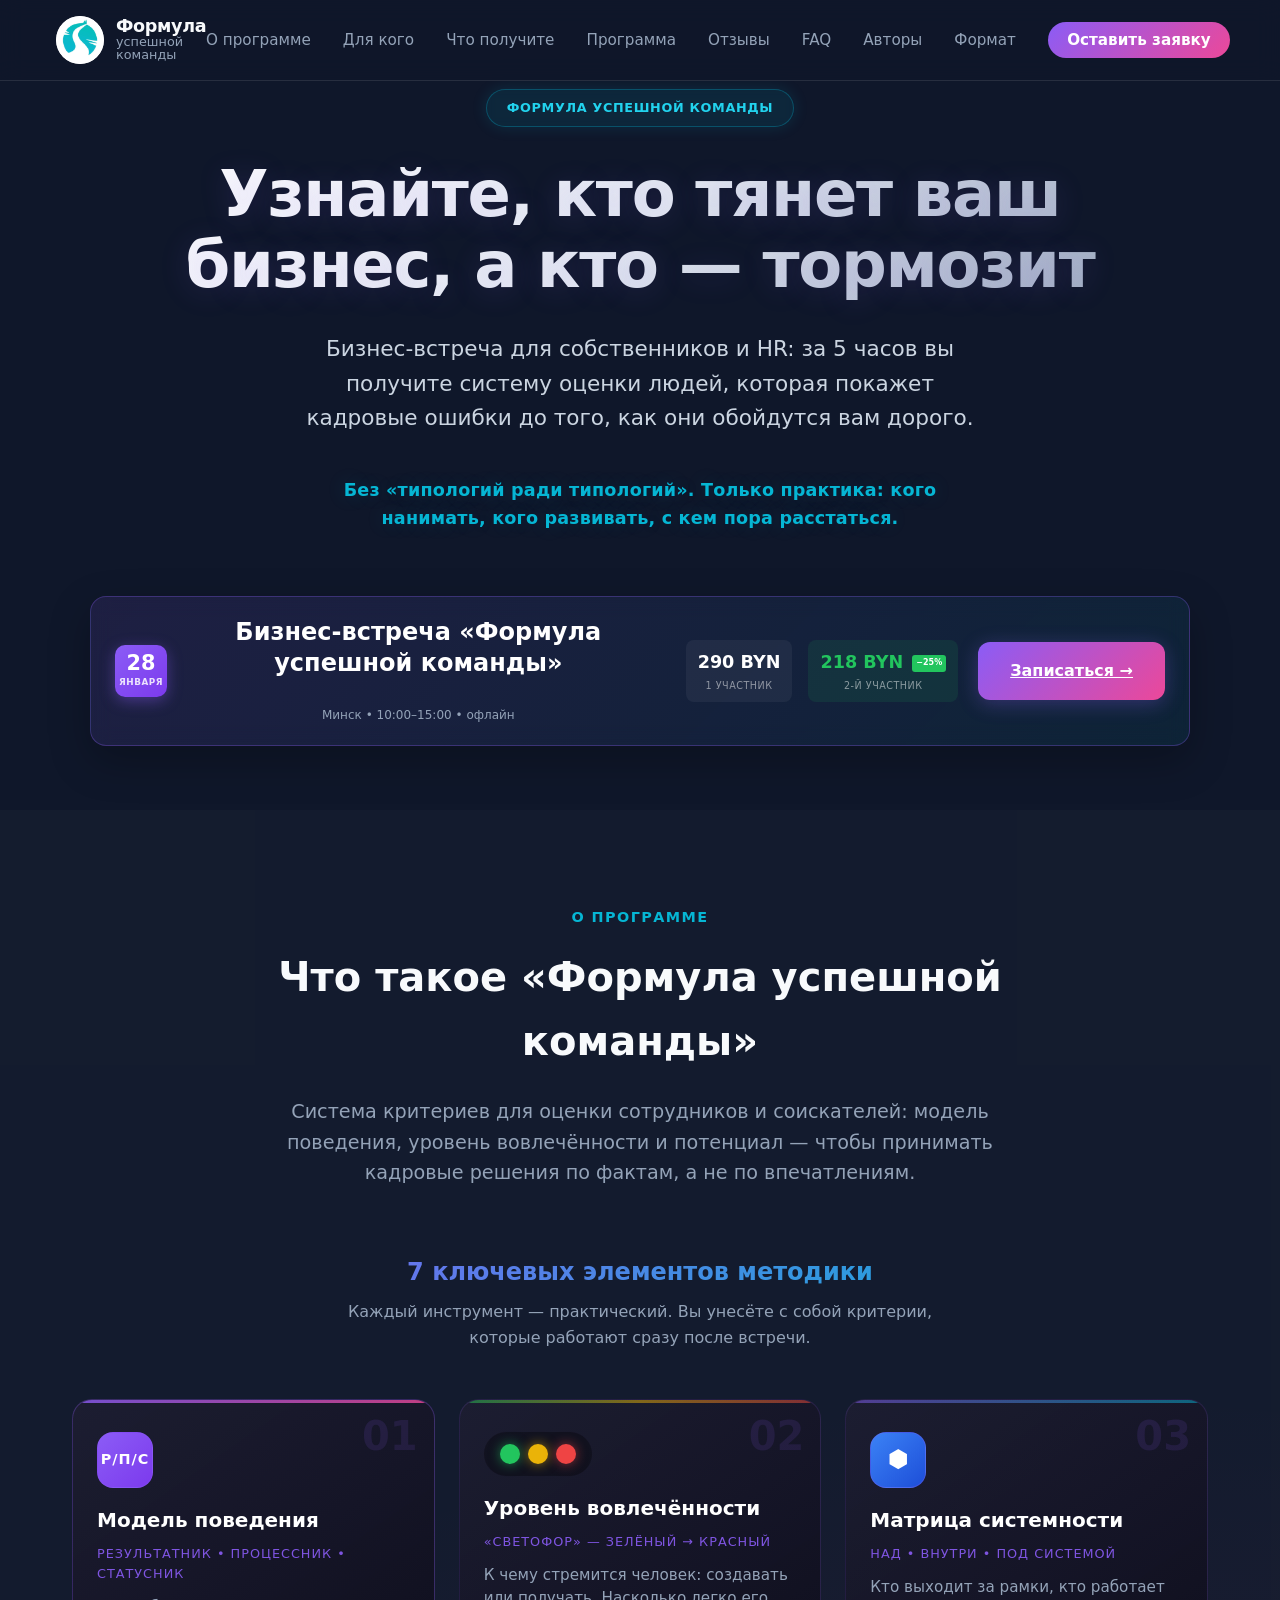
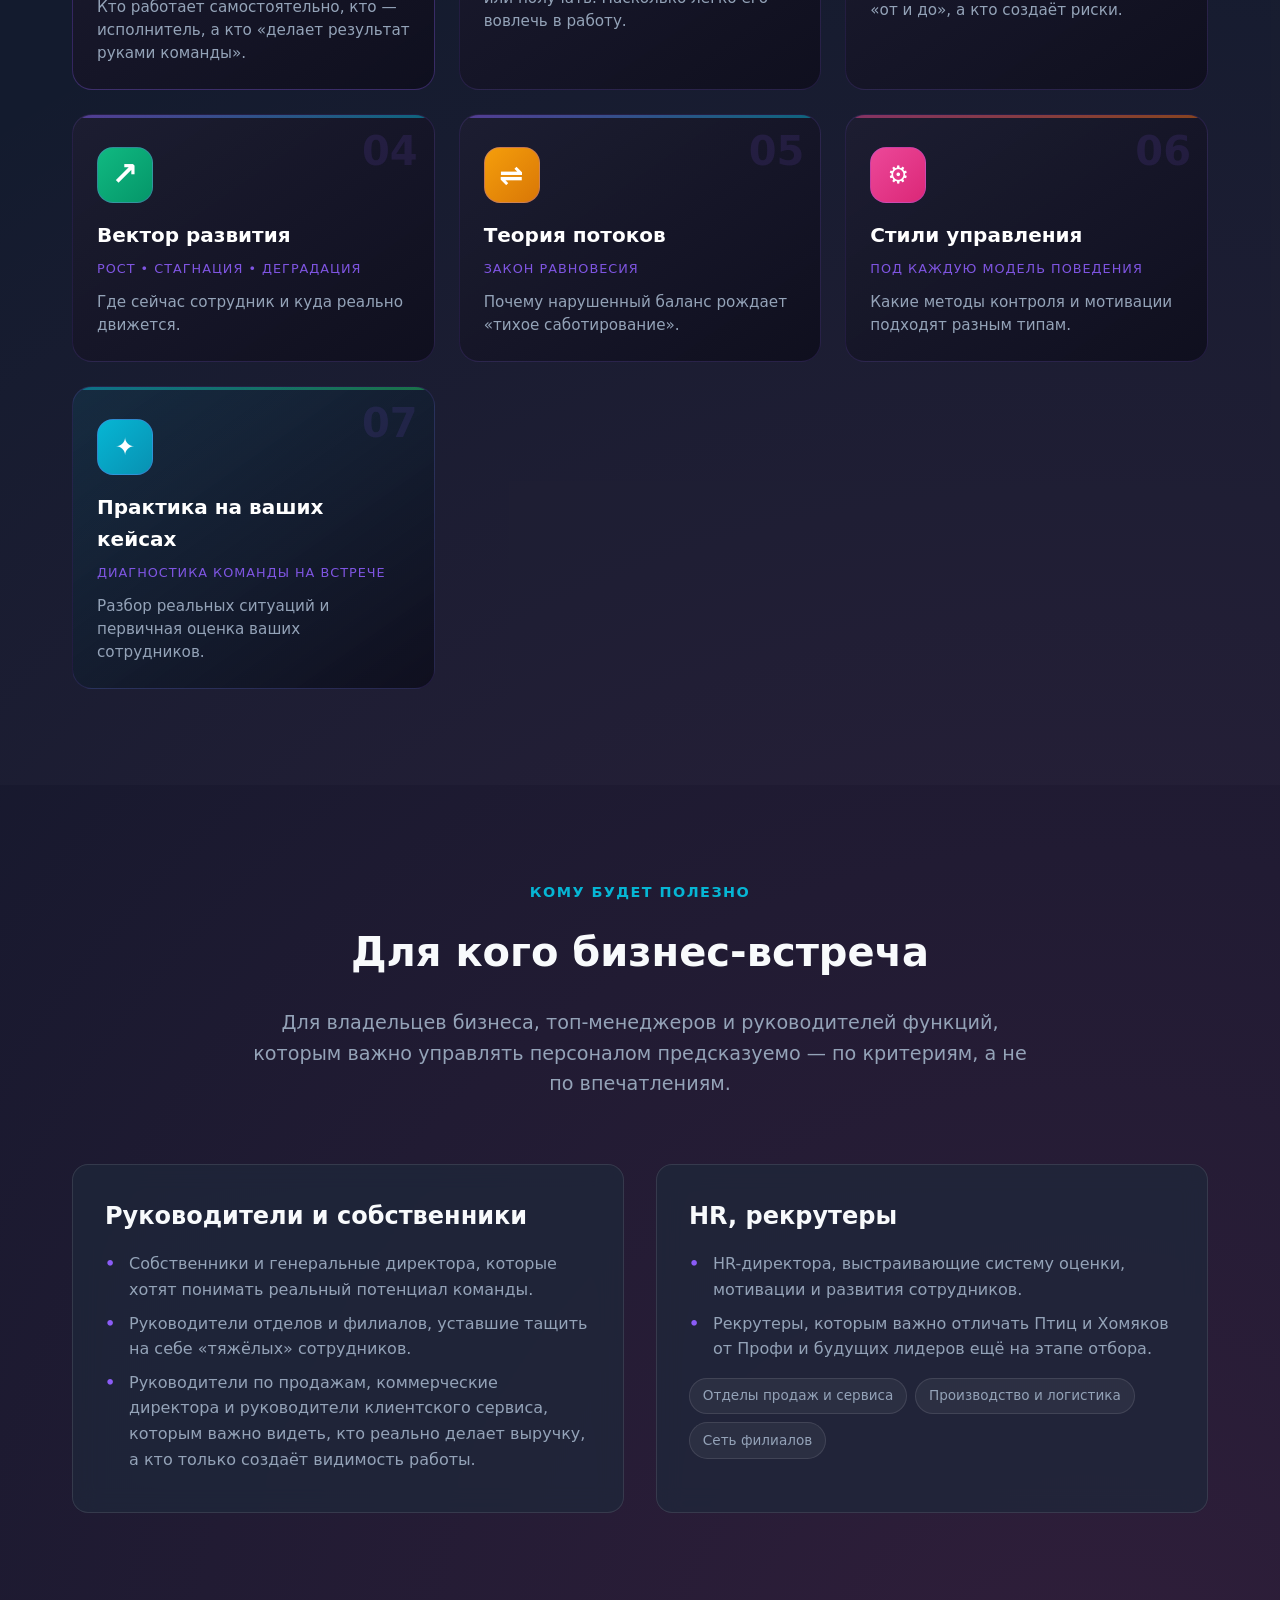
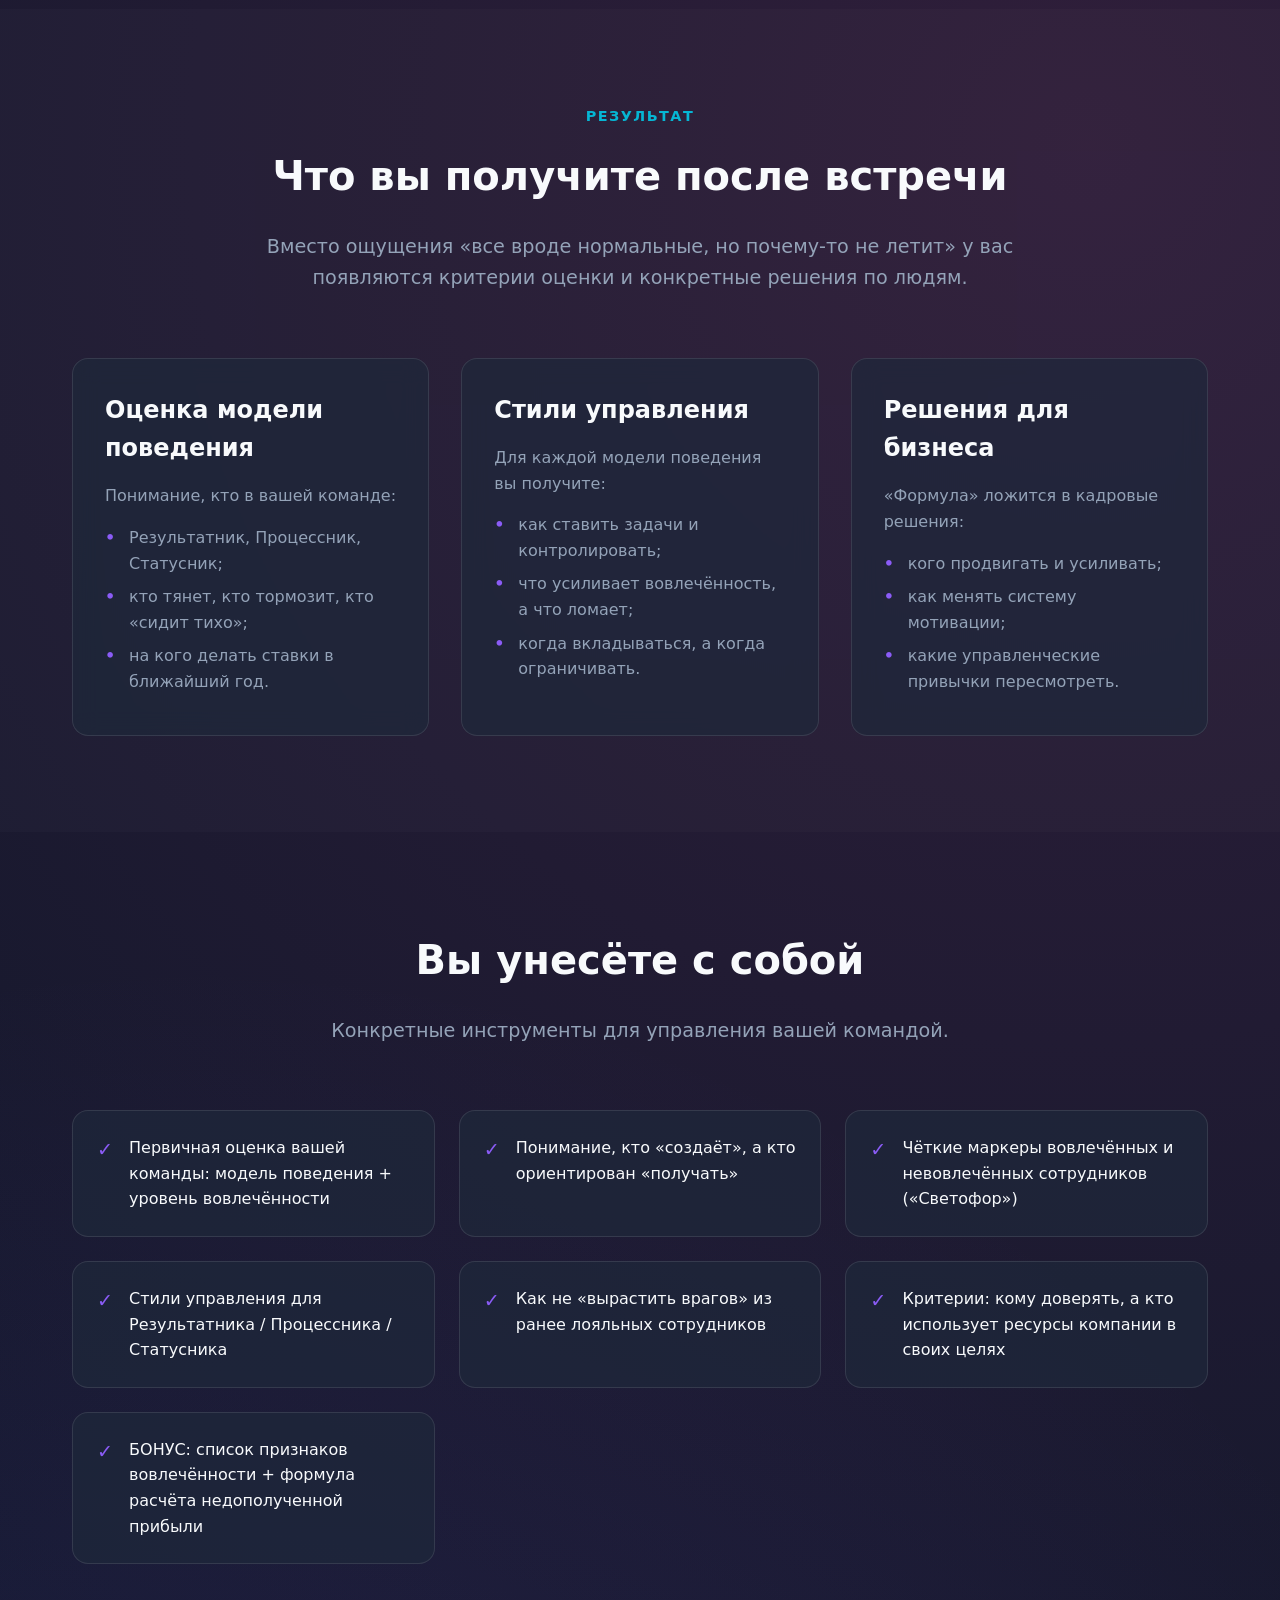
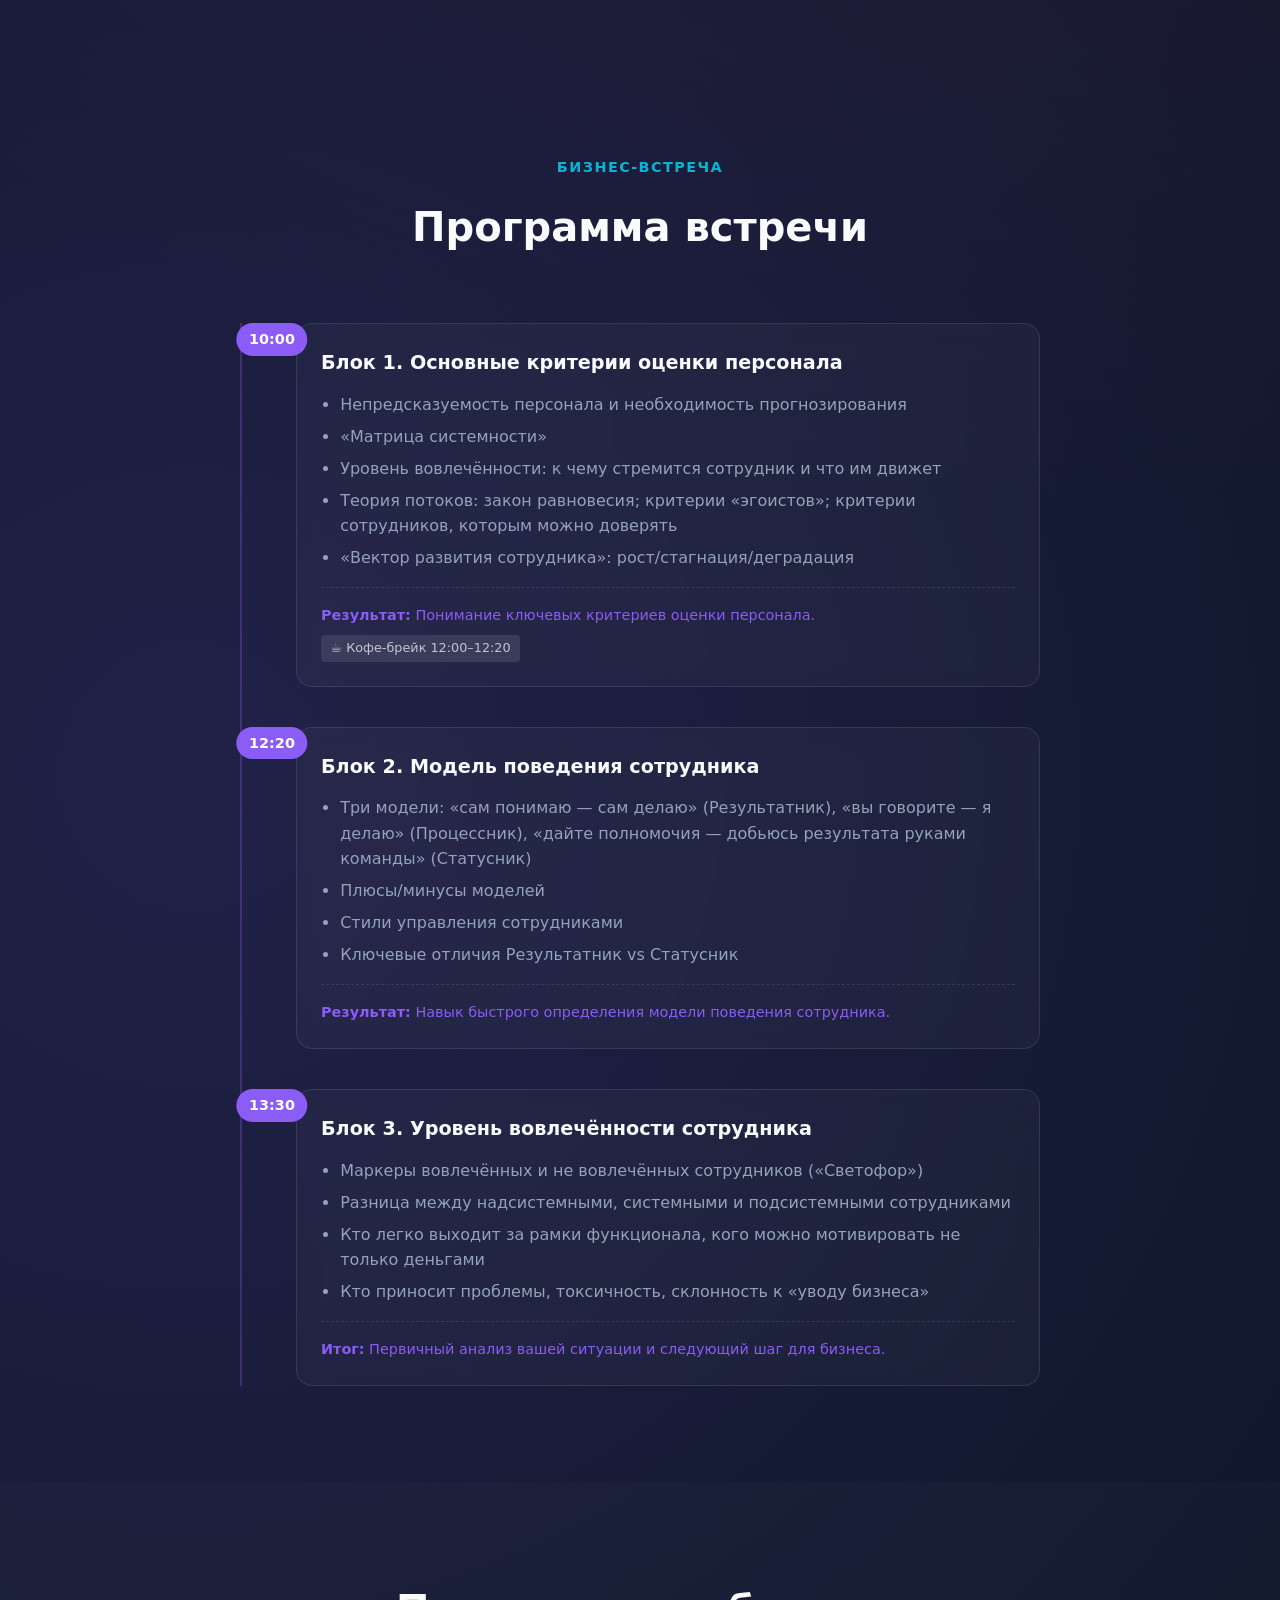
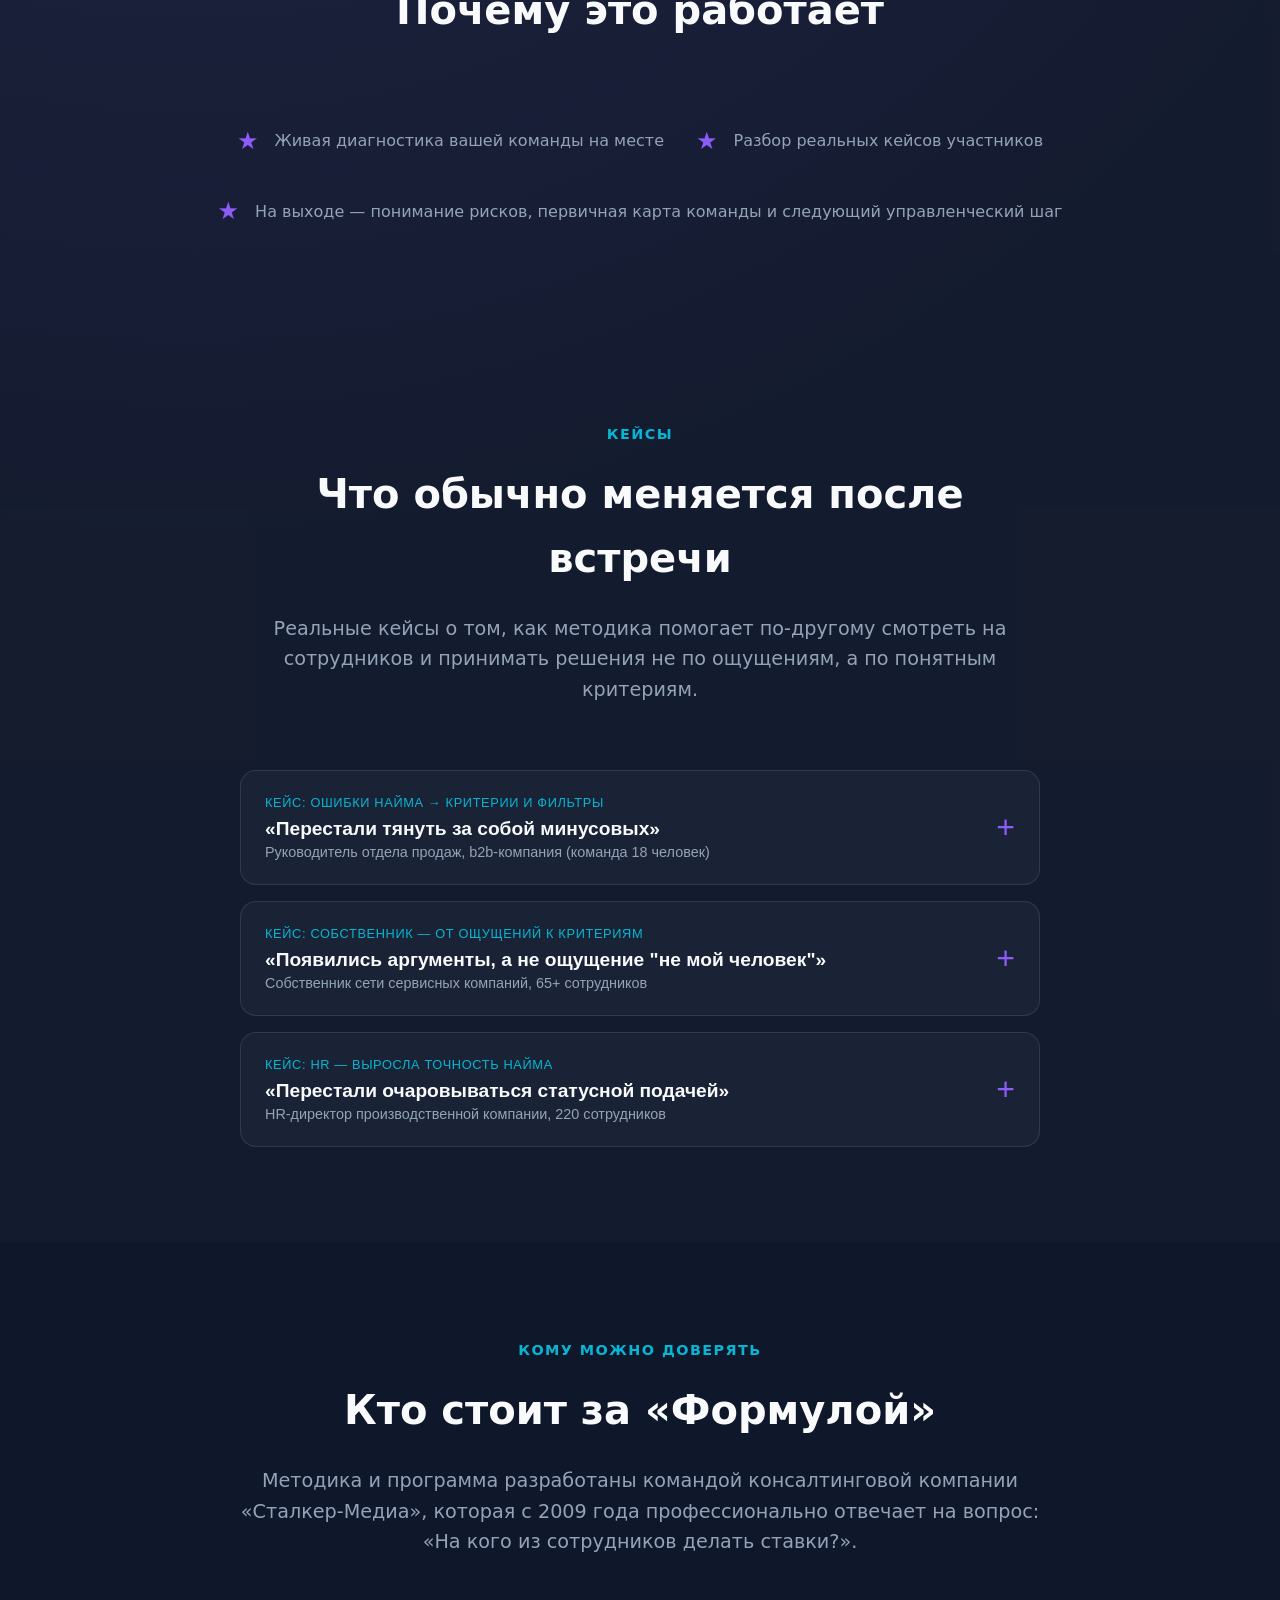
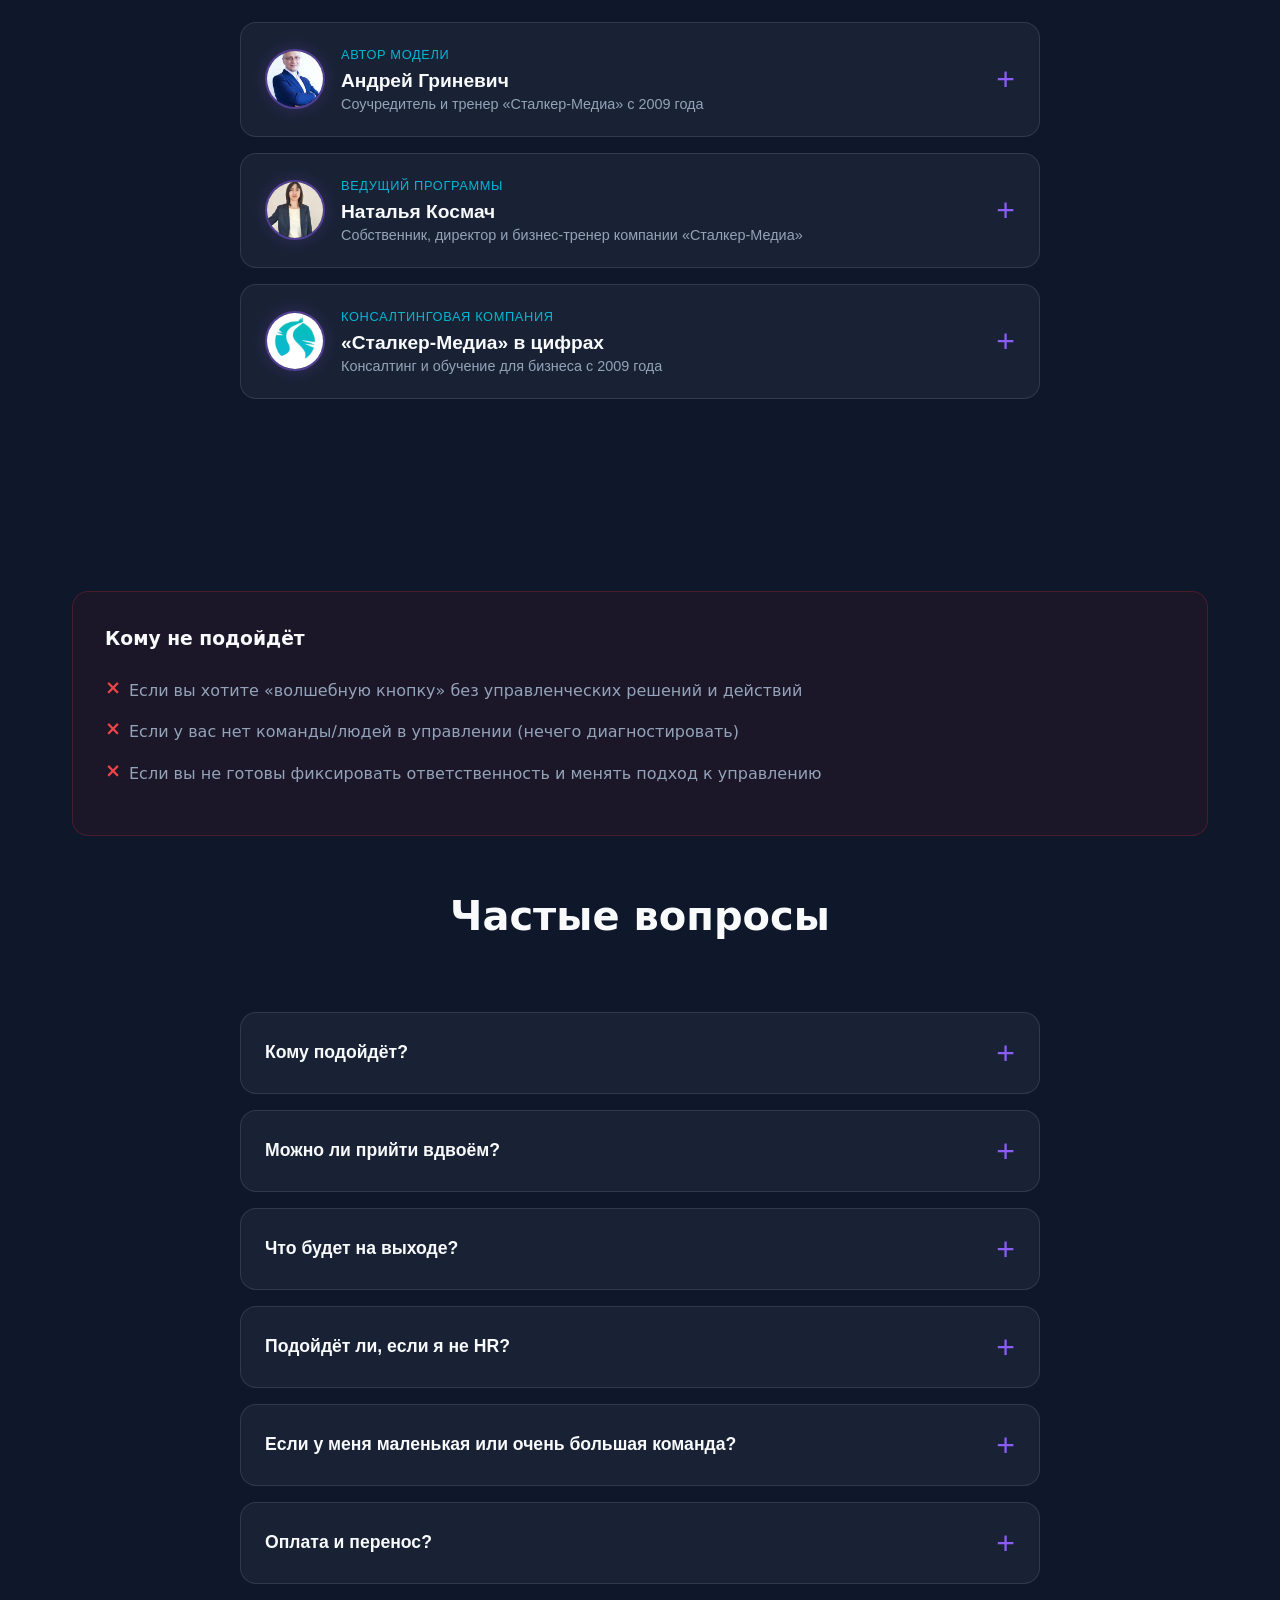
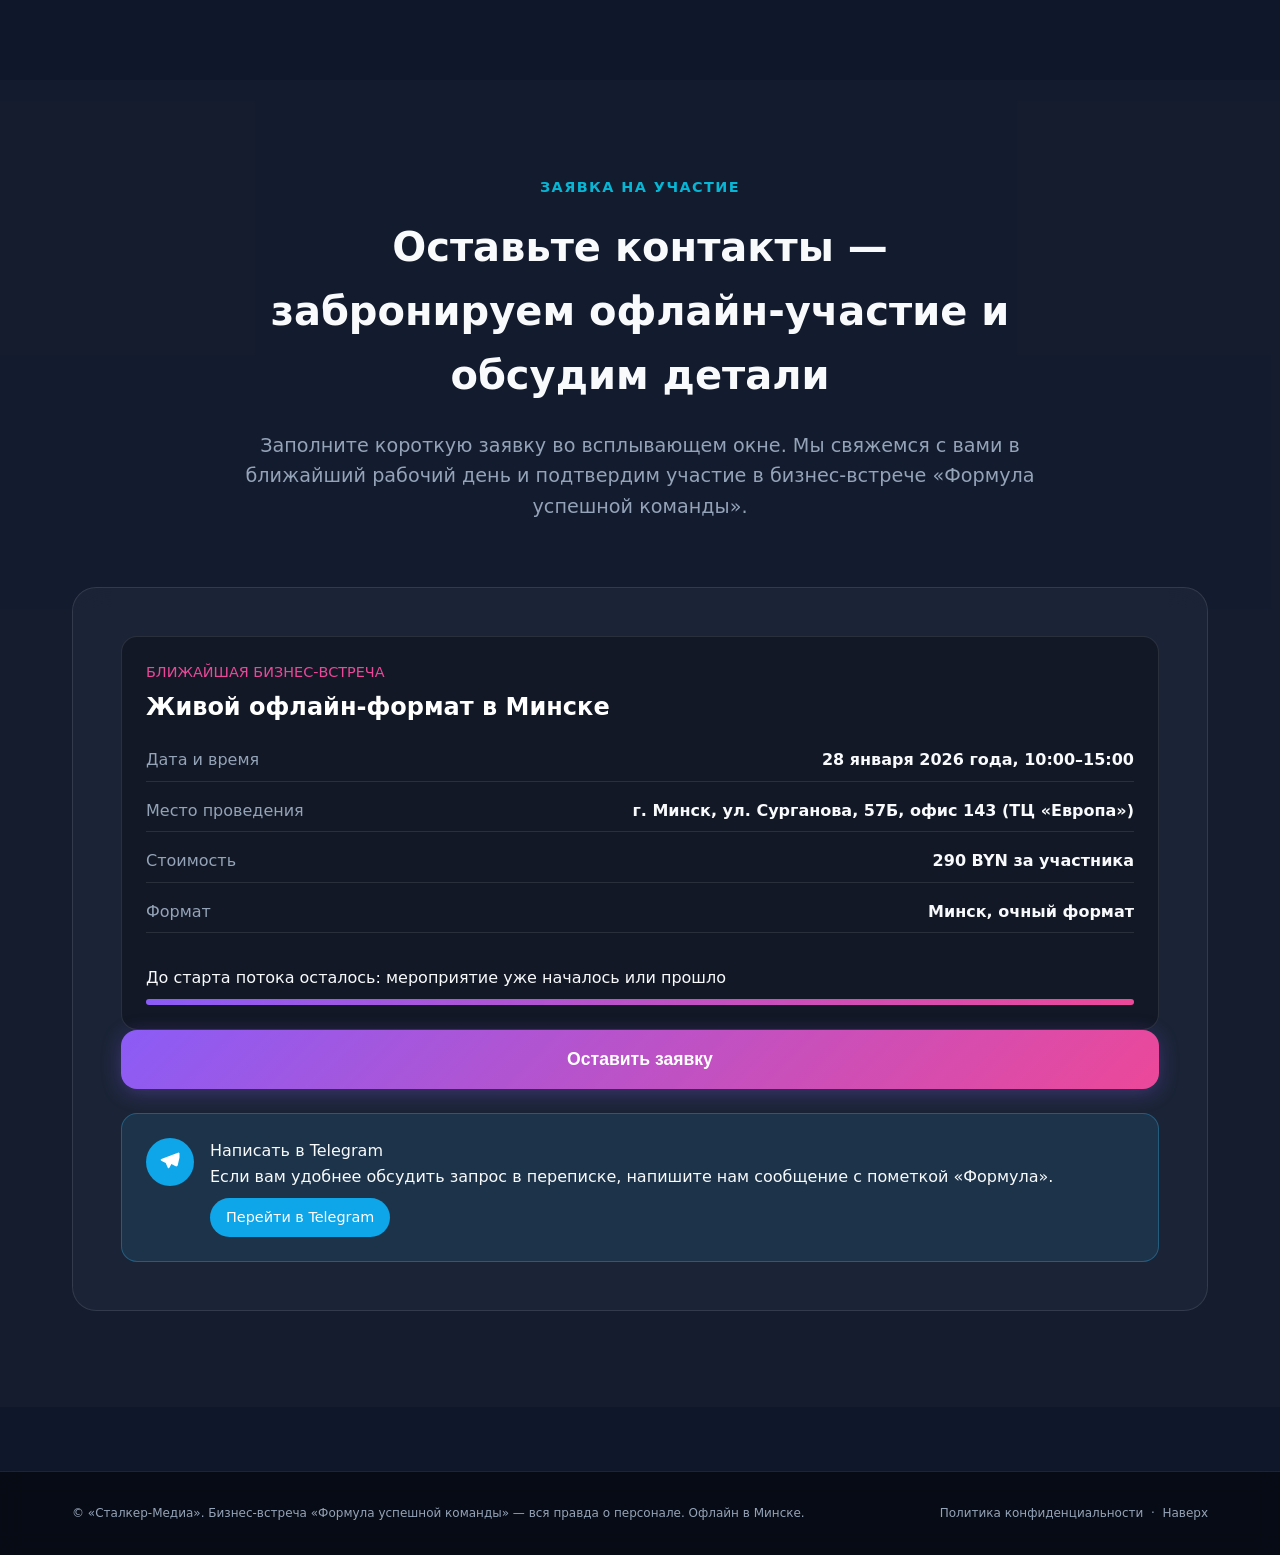
==== commit 90b7bcd1: "Sync with teremtest: HR section, experts, source tracking for leads" ====
--- a/index.html
+++ b/index.html
@@ -247,15 +247,13 @@
                             </ul>
                         </div>
                         <div class="card">
-                            <h3>HR, рекрутеры и внутренние тренеры</h3>
+                            <h3>HR, рекрутеры</h3>
                             <ul>
-                                <li>HR-директора, выстраивающие систему оценки и развития сотрудников.</li>
-                                <li>Рекрутеры, которым важно отличать «создающих» от «потребляющих» ещё на этапе отбора.
-                                </li>
-                                <li>Корпоративные тренеры, работающие с вовлечённостью и управленческой культурой.</li>
+                                <li>HR-директора, выстраивающие систему оценки, мотивации и развития сотрудников.</li>
+                                <li>Рекрутеры, которым важно отличать Птиц и Хомяков от Профи и будущих лидеров ещё на
+                                    этапе отбора.</li>
                             </ul>
                             <div class="pill-list">
-                                <div class="pill">B2B-компании</div>
                                 <div class="pill">Отделы продаж и сервиса</div>
                                 <div class="pill">Производство и логистика</div>
                                 <div class="pill">Сеть филиалов</div>
@@ -574,8 +572,11 @@
                                     С 2015 года провёл более 2200 персональных консультаций для собственников и
                                     руководителей.
                                     Помогает принимать кадровые решения не «по ощущению», а на основе системной
-                                    диагностики
-                                    мотивации и потенциала сотрудников.
+                                    диагностики мотивации и потенциала сотрудников.
+                                </p>
+                                <p>
+                                    <strong>Корпоративные проекты:</strong> СОАО «Беловежские сыры», ГК «Алютех»,
+                                    ООО «Витрум», сеть магазинов «Гарфилд», ООО «Стальная линия» и др.
                                 </p>
                             </div>
                         </div>
@@ -634,6 +635,16 @@
                                     <li>7000+ руководителей и сотрудников, прошедших обучение;</li>
                                     <li>4500+ аудитов персонала и консультаций по потенциалу и развитию;</li>
                                     <li>клиенты в Беларуси, России и других странах.</li>
+                                </ul>
+                                <p><strong>Мы сотрудничаем с:</strong></p>
+                                <ul class="metrics-list">
+                                    <li>ООО «Стальная линия»</li>
+                                    <li>Холдинг «Нива-Холдинг»</li>
+                                    <li>Группа компаний «Алютех»</li>
+                                    <li>ООО «АВТОЛАЙТЭКСПРЕСС»</li>
+                                    <li>ОАО «БелВТИ»</li>
+                                    <li>СОАО «Беловежские сыры»</li>
+                                    <li>АН «Гарант Недвижимость»</li>
                                 </ul>
                                 <p class="highlight">
                                     Коротко: мы много лет профессионально работаем с управленческими решениями по людям
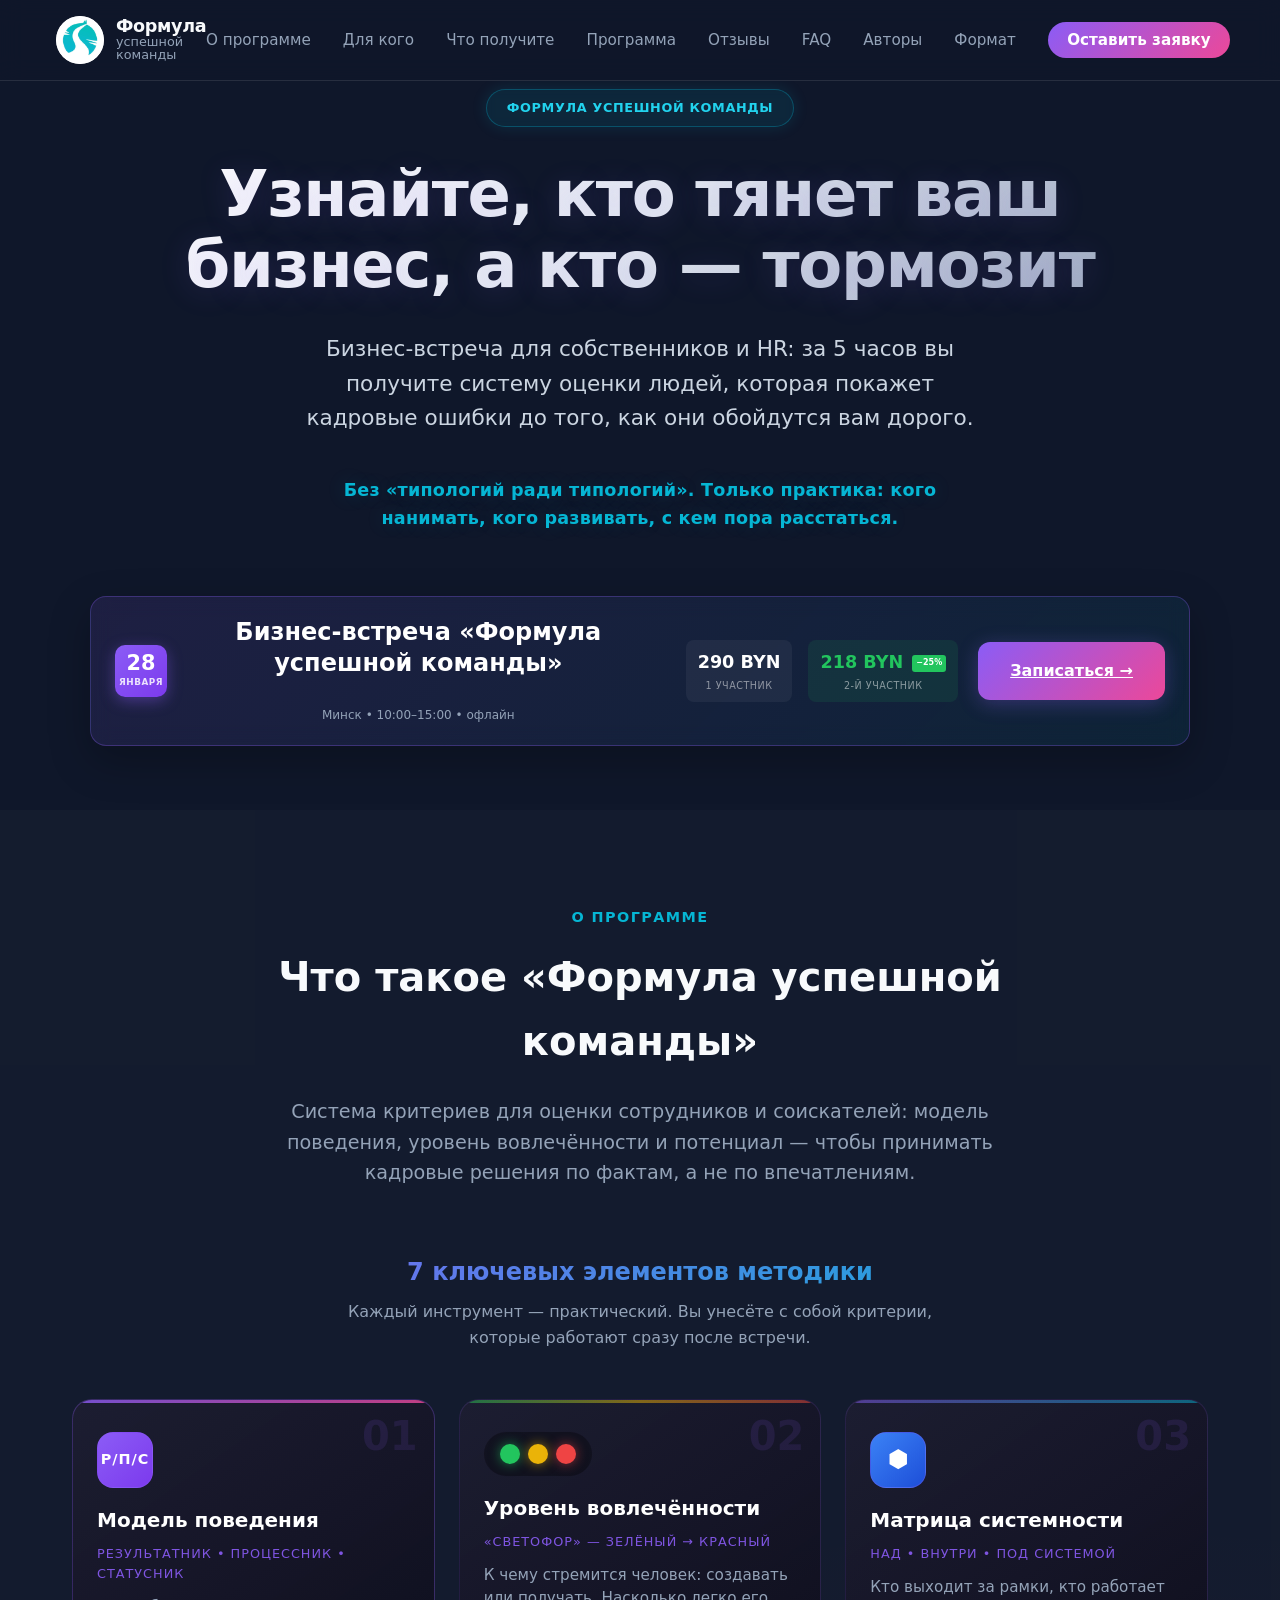
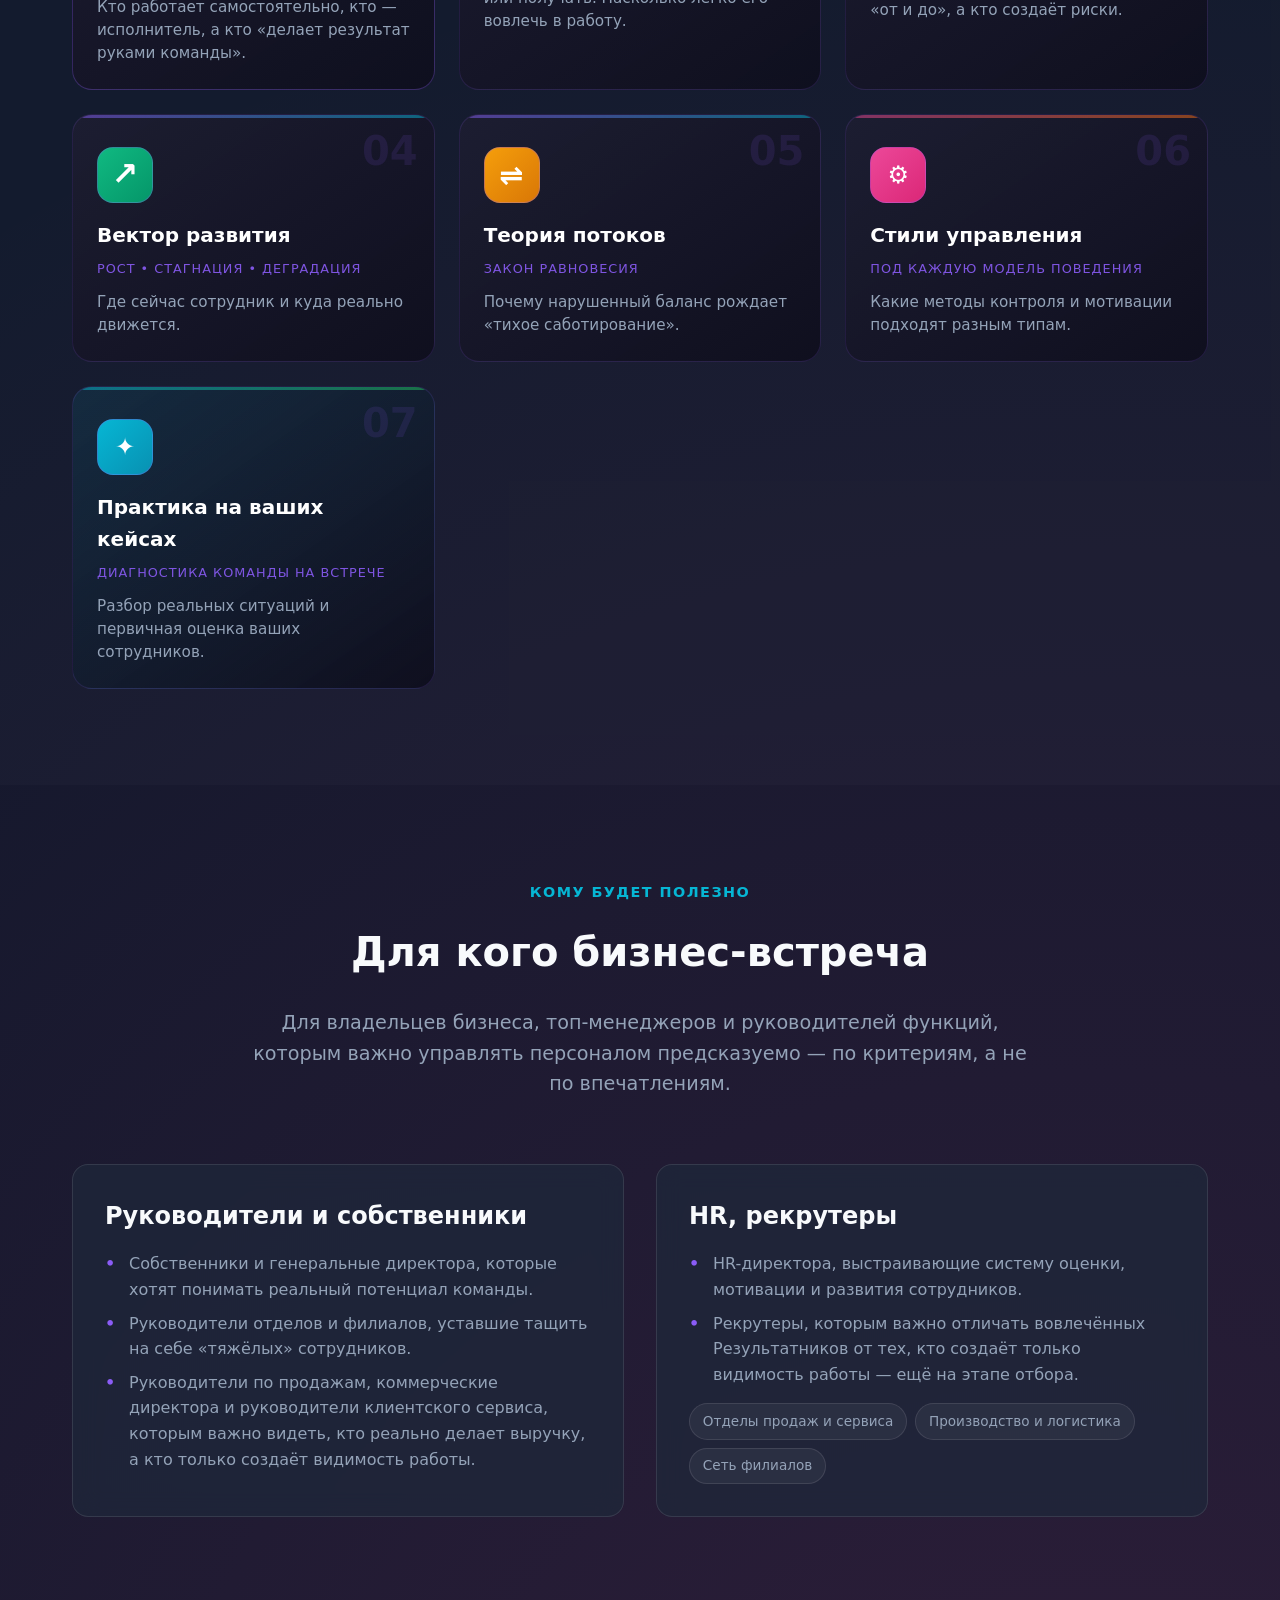
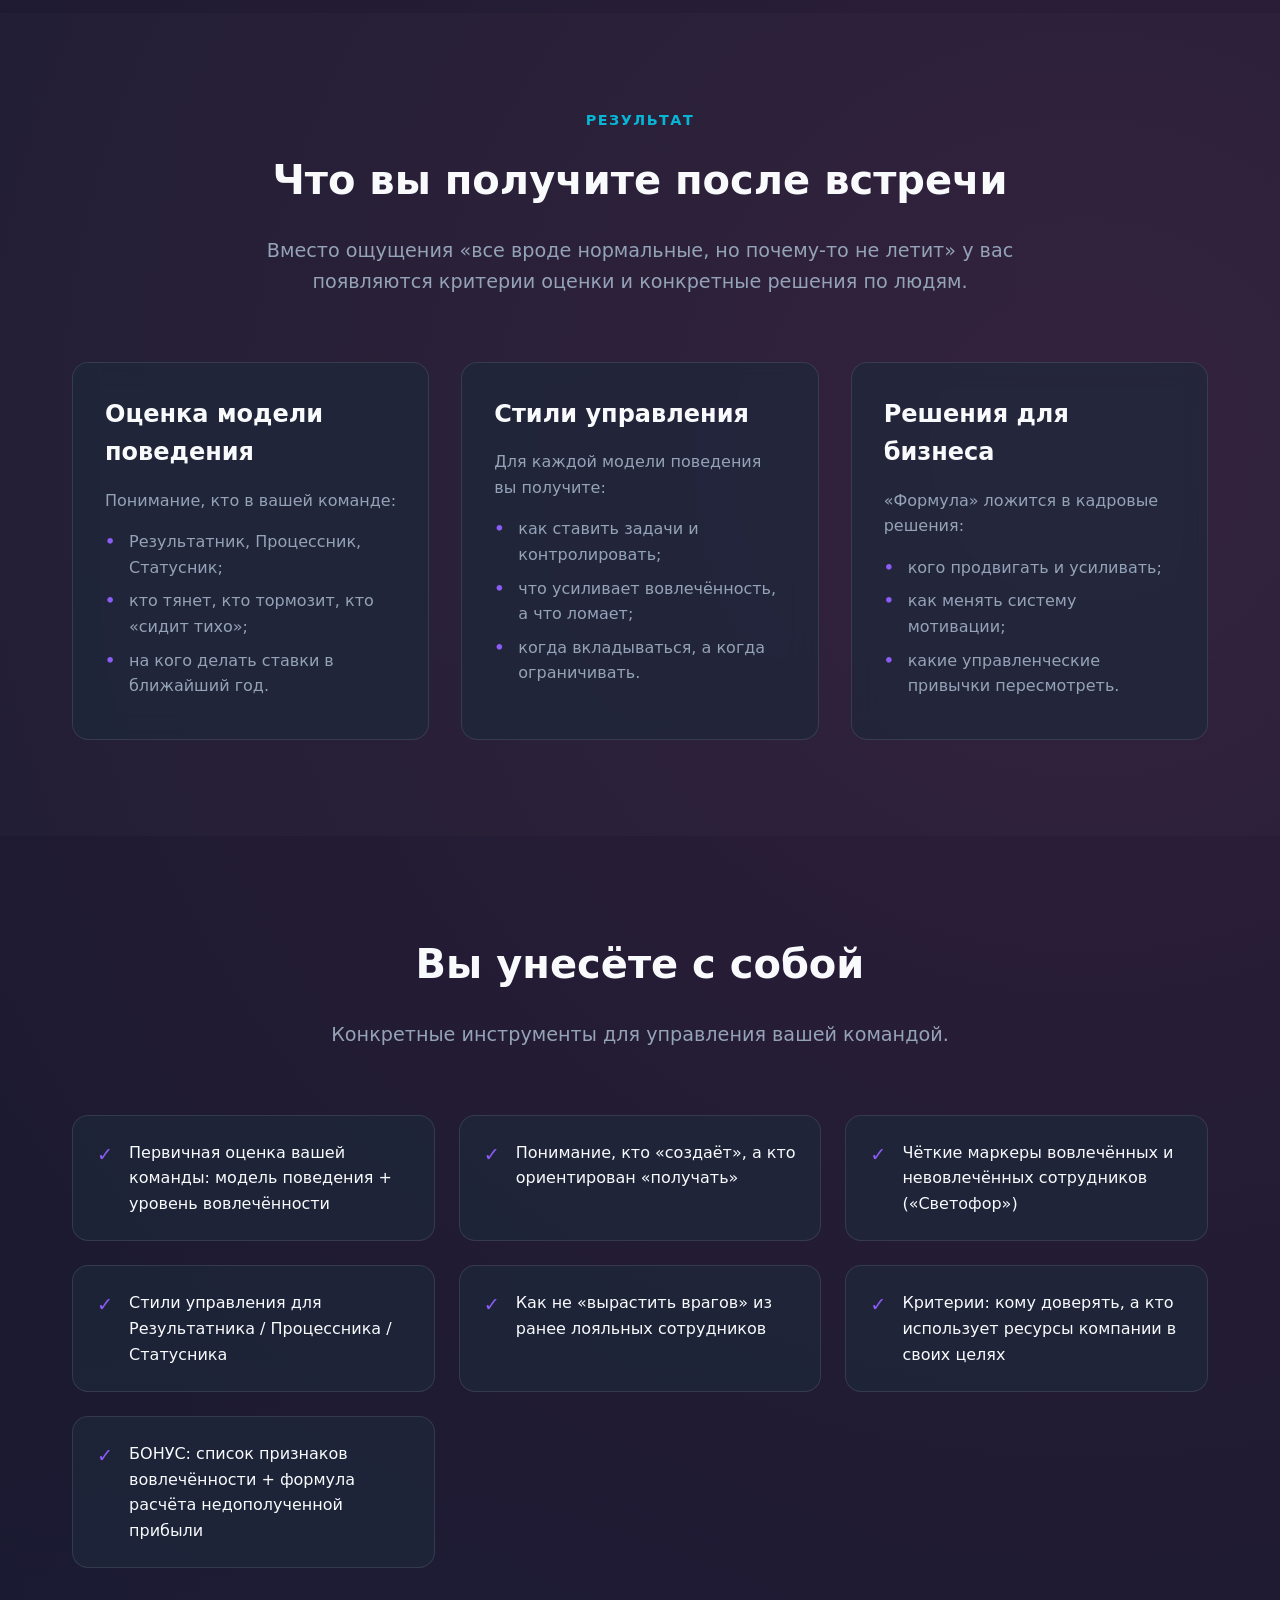
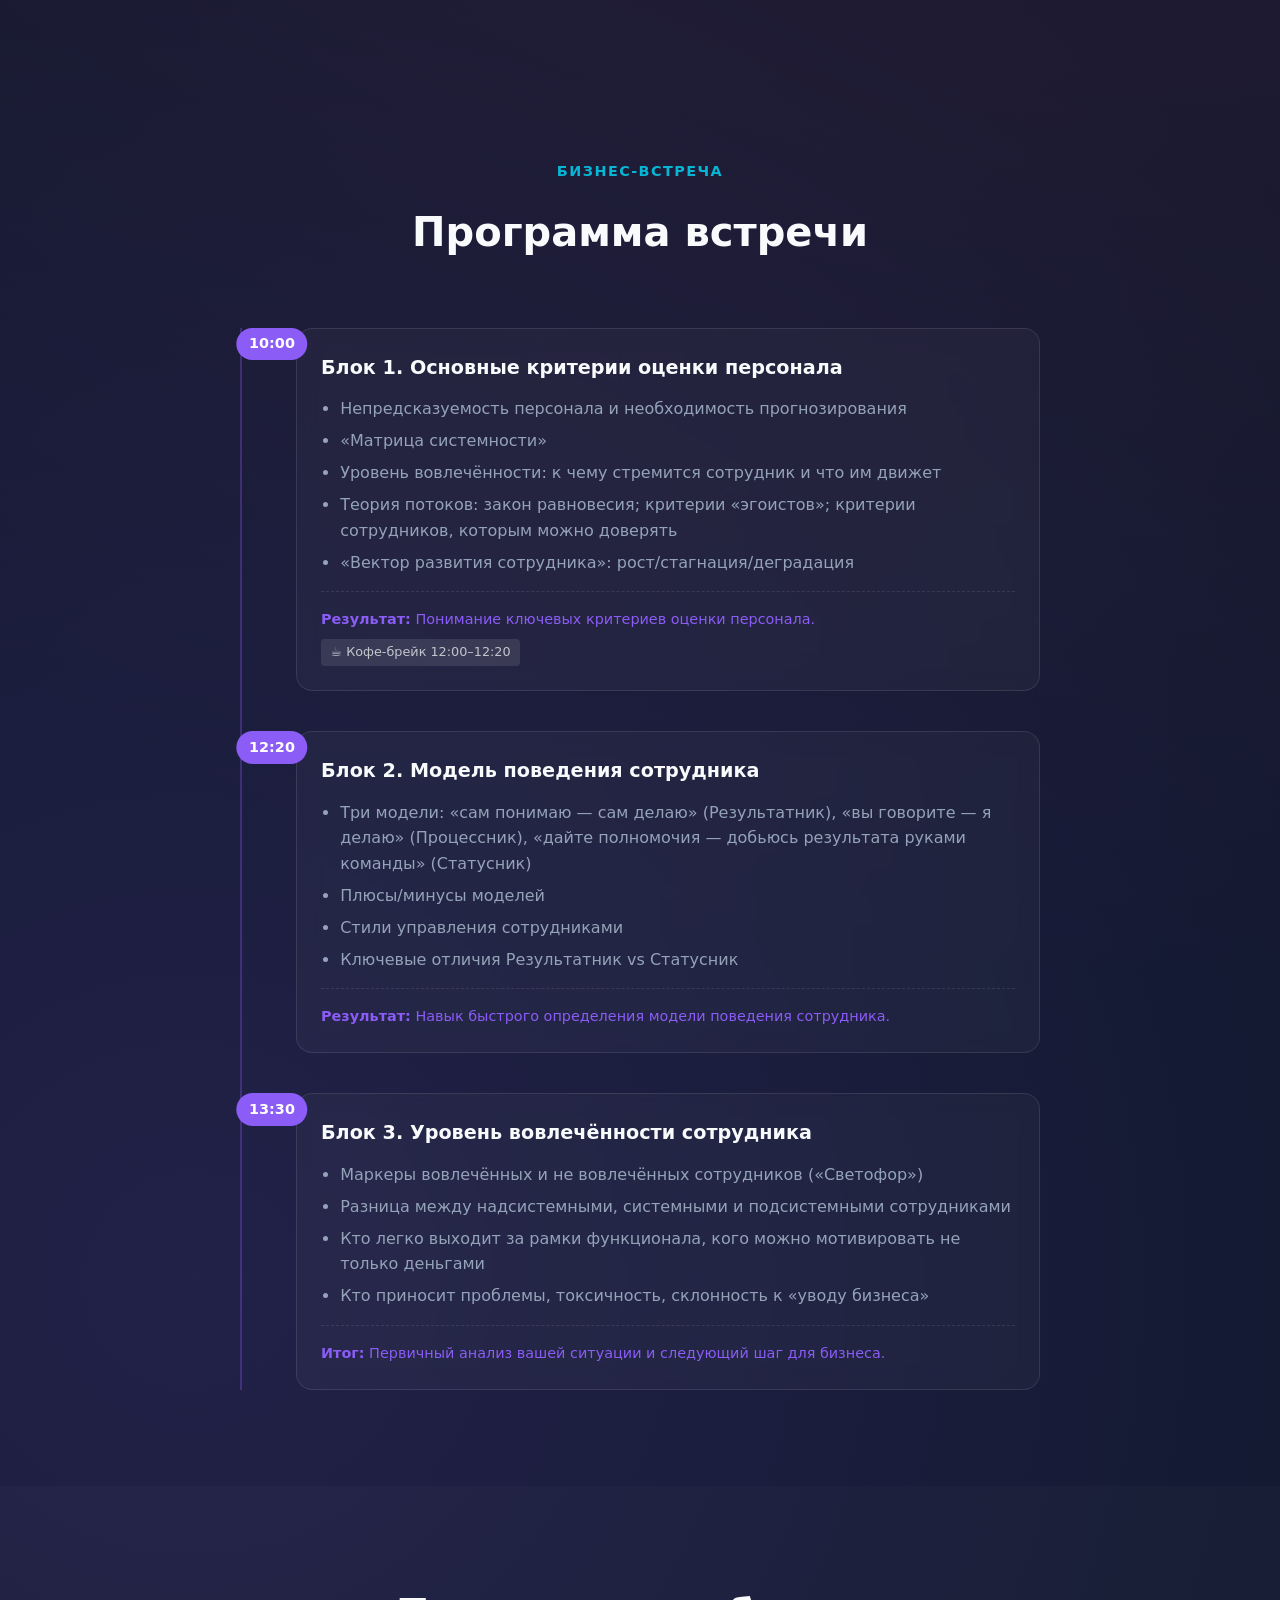
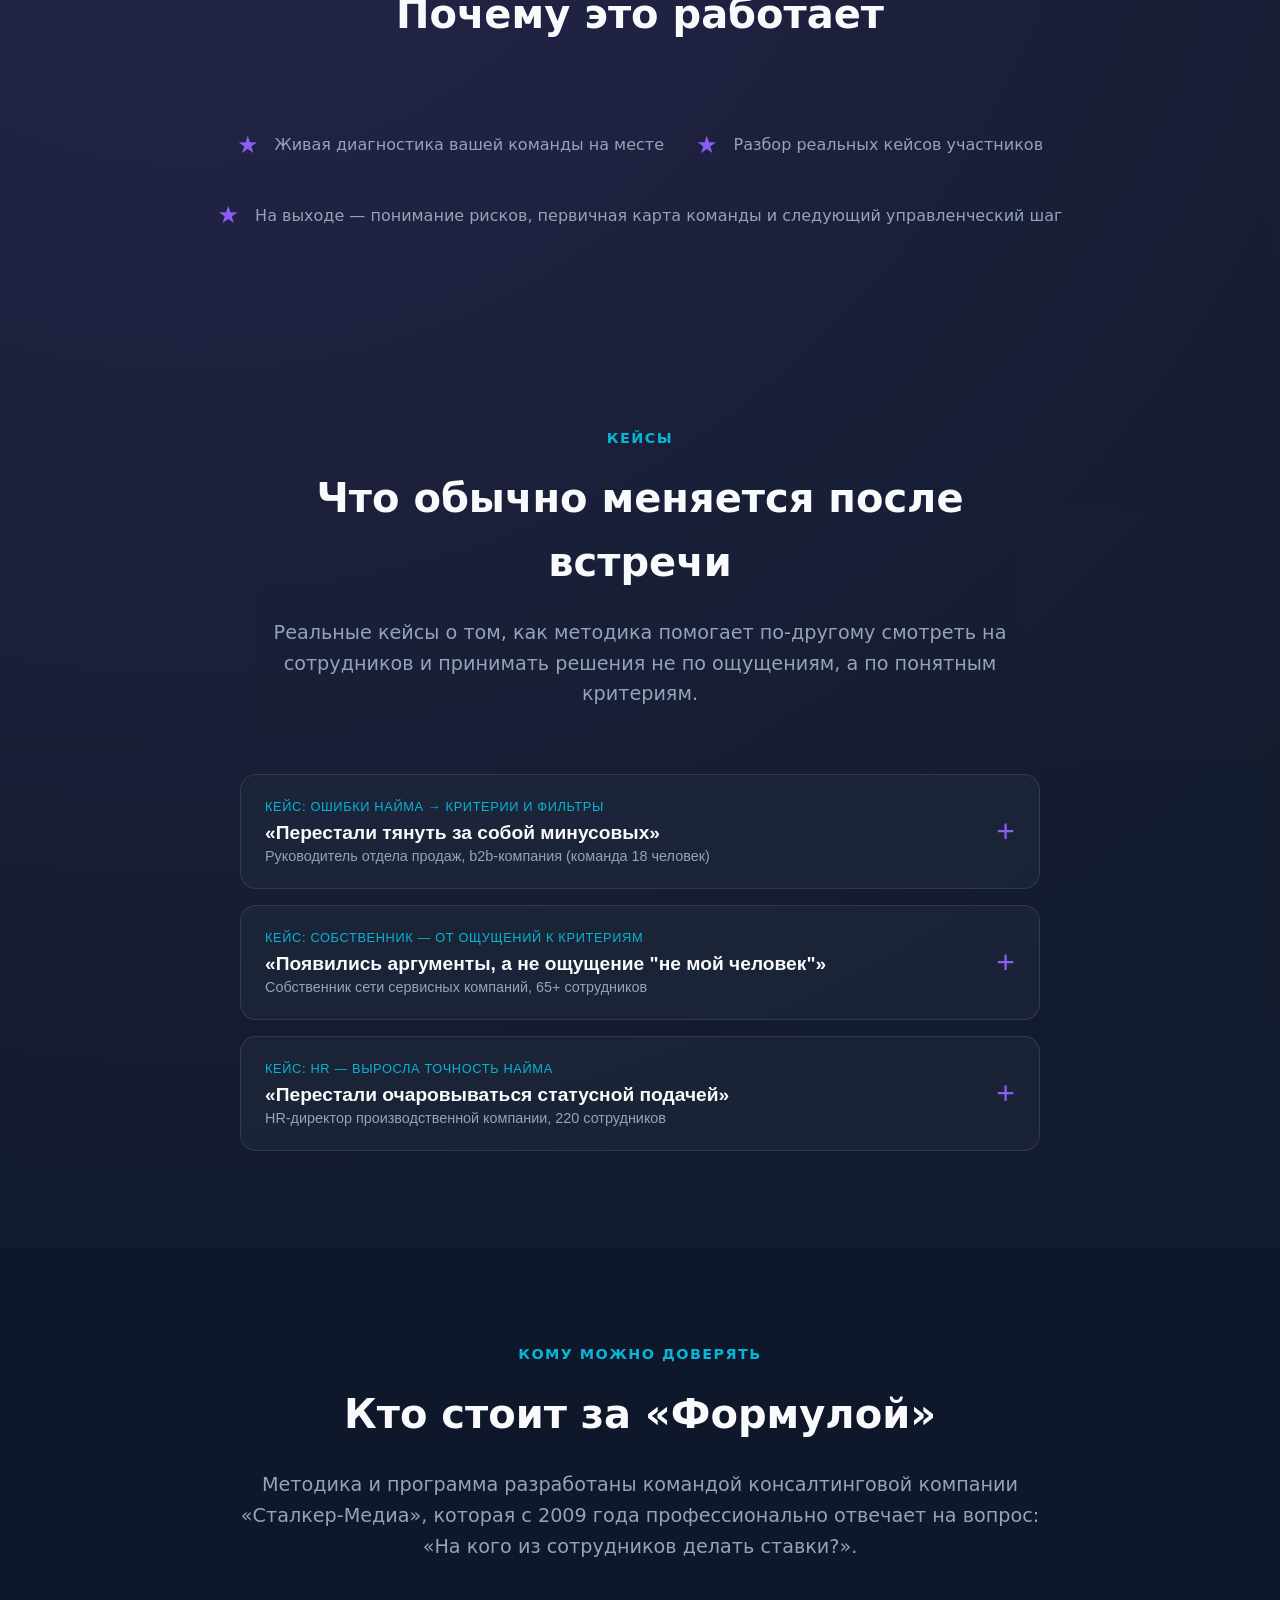
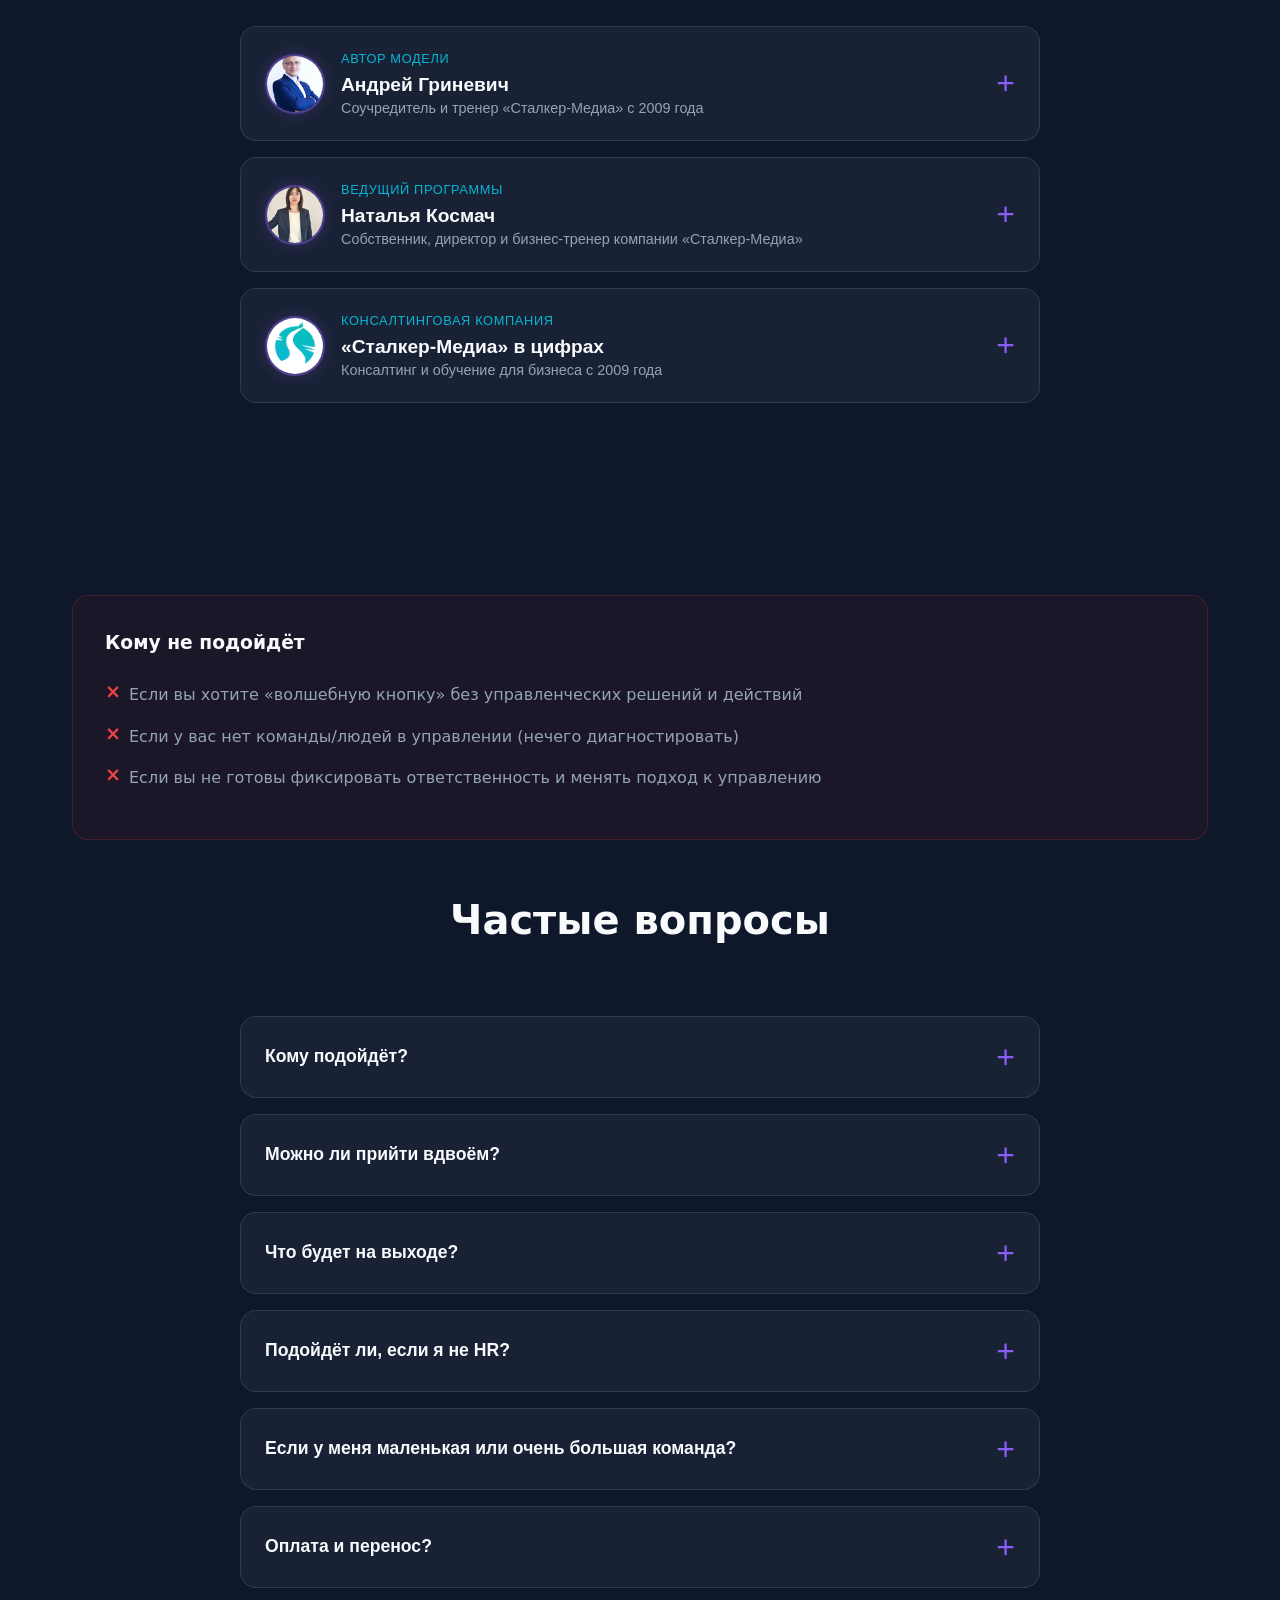
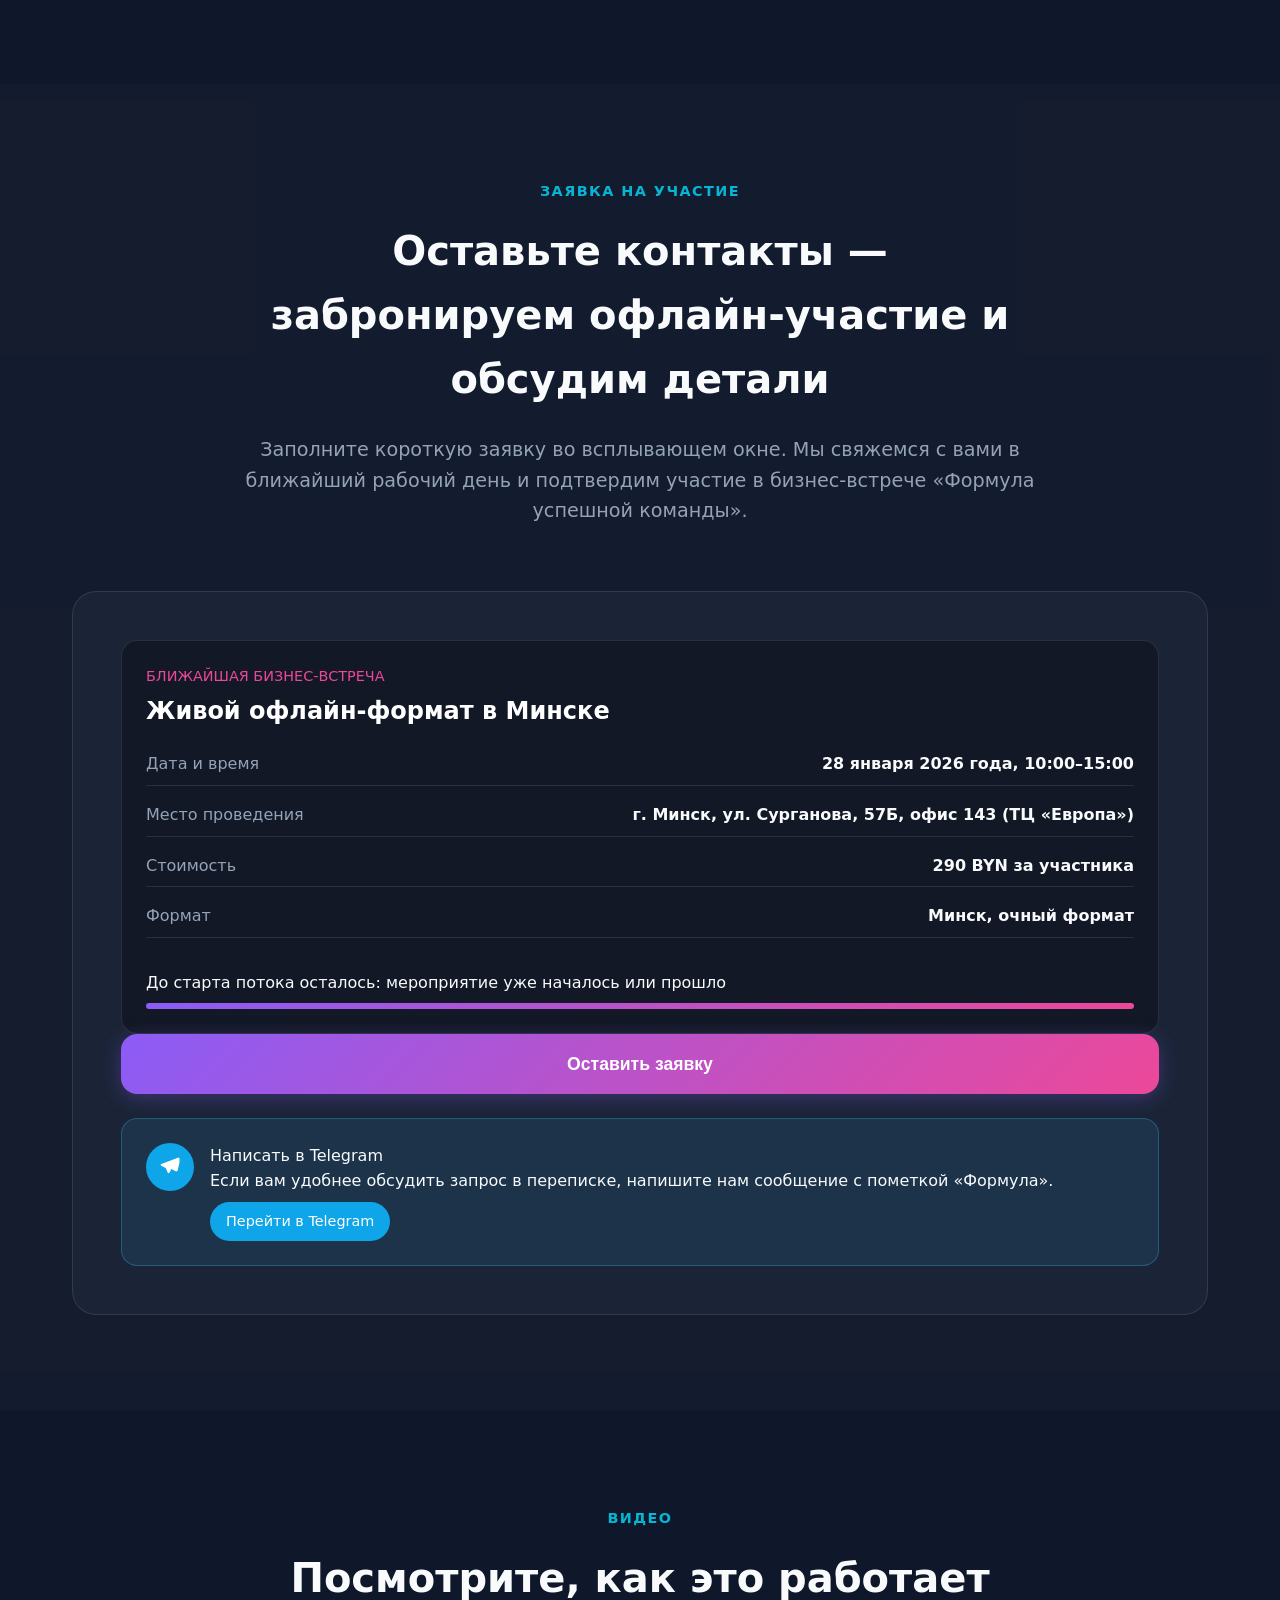
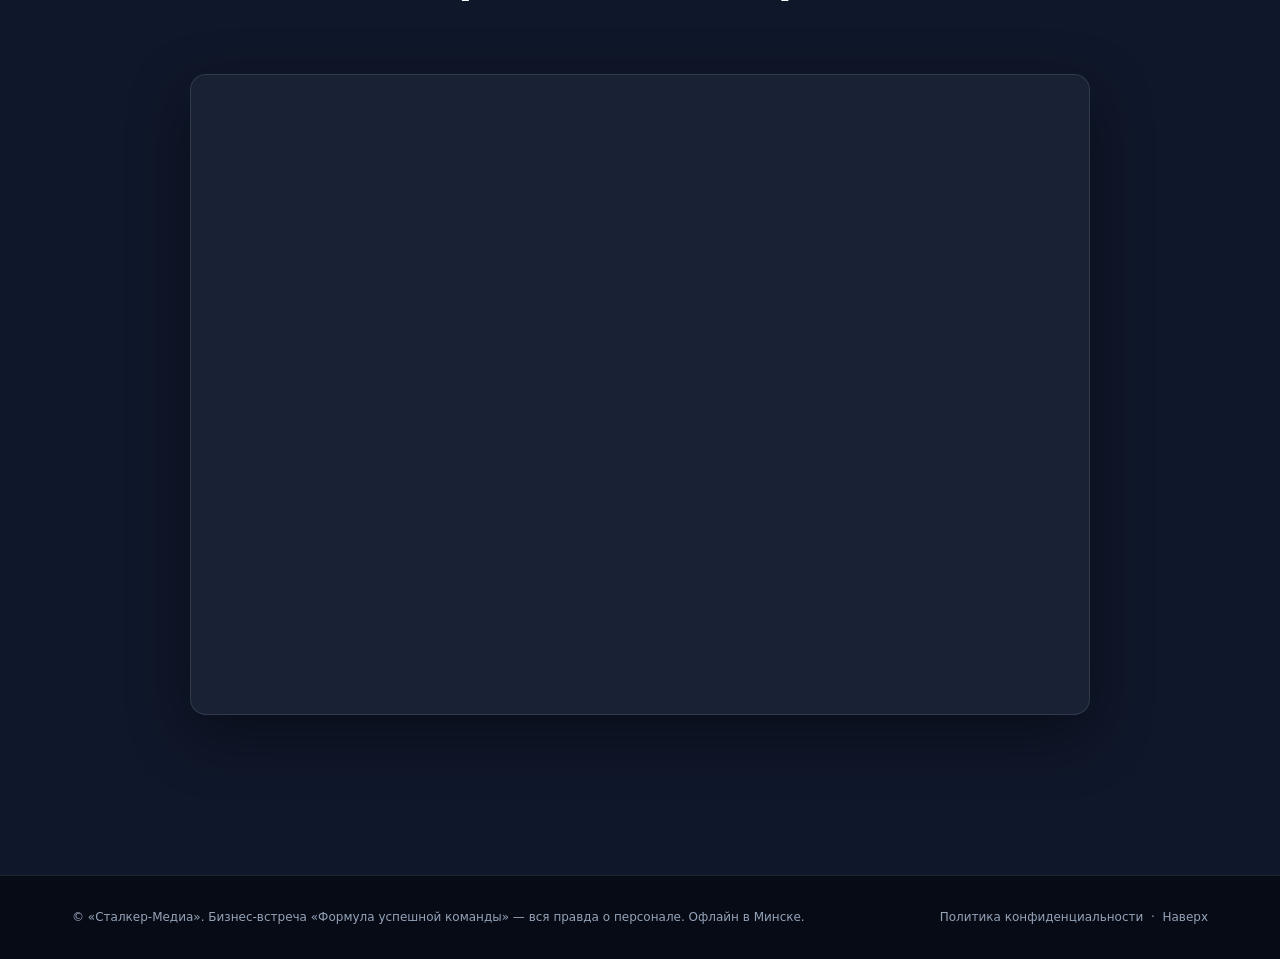
==== commit c0523814: "Добавлено поле 'Должность' в форму регистрации, исправлен текст HR-секции, добавлена секция с YouTub" ====
--- a/index.html
+++ b/index.html
@@ -250,8 +250,8 @@
                             <h3>HR, рекрутеры</h3>
                             <ul>
                                 <li>HR-директора, выстраивающие систему оценки, мотивации и развития сотрудников.</li>
-                                <li>Рекрутеры, которым важно отличать Птиц и Хомяков от Профи и будущих лидеров ещё на
-                                    этапе отбора.</li>
+                                <li>Рекрутеры, которым важно отличать вовлечённых Результатников от тех, кто создаёт
+                                    только видимость работы — ещё на этапе отбора.</li>
                             </ul>
                             <div class="pill-list">
                                 <div class="pill">Отделы продаж и сервиса</div>
@@ -831,6 +831,23 @@
                     </div>
                 </div>
             </section>
+
+            <!-- Video Section -->
+            <section class="section section-dark" id="video">
+                <div class="container" data-animate>
+                    <div class="section-header">
+                        <div class="section-kicker">Видео</div>
+                        <h2>Посмотрите, как это работает</h2>
+                    </div>
+                    <div class="video-wrapper">
+                        <iframe src="https://www.youtube.com/embed/kN2HonMXCfw" title="Формула успешной команды — видео"
+                            frameborder="0"
+                            allow="accelerometer; autoplay; clipboard-write; encrypted-media; gyroscope; picture-in-picture; web-share"
+                            allowfullscreen>
+                        </iframe>
+                    </div>
+                </div>
+            </section>
         </main>
 
         <footer>
@@ -872,6 +889,11 @@
                 </div>
 
                 <div class="field-group">
+                    <label for="position">Должность</label>
+                    <input class="input" type="text" id="position" name="position" placeholder="Ваша должность">
+                </div>
+
+                <div class="field-group">
                     <label for="phone">Телефон <span class="required">*</span></label>
                     <input class="input" type="tel" id="phone" name="phone" placeholder="+375 (__) ___-__-__" required>
                     <div class="field-hint">
--- a/assets/style-dark.css
+++ b/assets/style-dark.css
@@ -2368,4 +2368,32 @@
     .level-card:active::after {
         transition: none;
     }
+}
+
+/* ============================================
+   VIDEO SECTION
+   ============================================ */
+
+.video-wrapper {
+    position: relative;
+    width: 100%;
+    max-width: 900px;
+    margin: 0 auto;
+    padding-bottom: 56.25%;
+    /* 16:9 Aspect Ratio */
+    height: 0;
+    overflow: hidden;
+    border-radius: 16px;
+    box-shadow: 0 20px 60px rgba(0, 0, 0, 0.4);
+    background: var(--glass-bg);
+    border: 1px solid var(--glass-border);
+}
+
+.video-wrapper iframe {
+    position: absolute;
+    top: 0;
+    left: 0;
+    width: 100%;
+    height: 100%;
+    border-radius: 16px;
 }
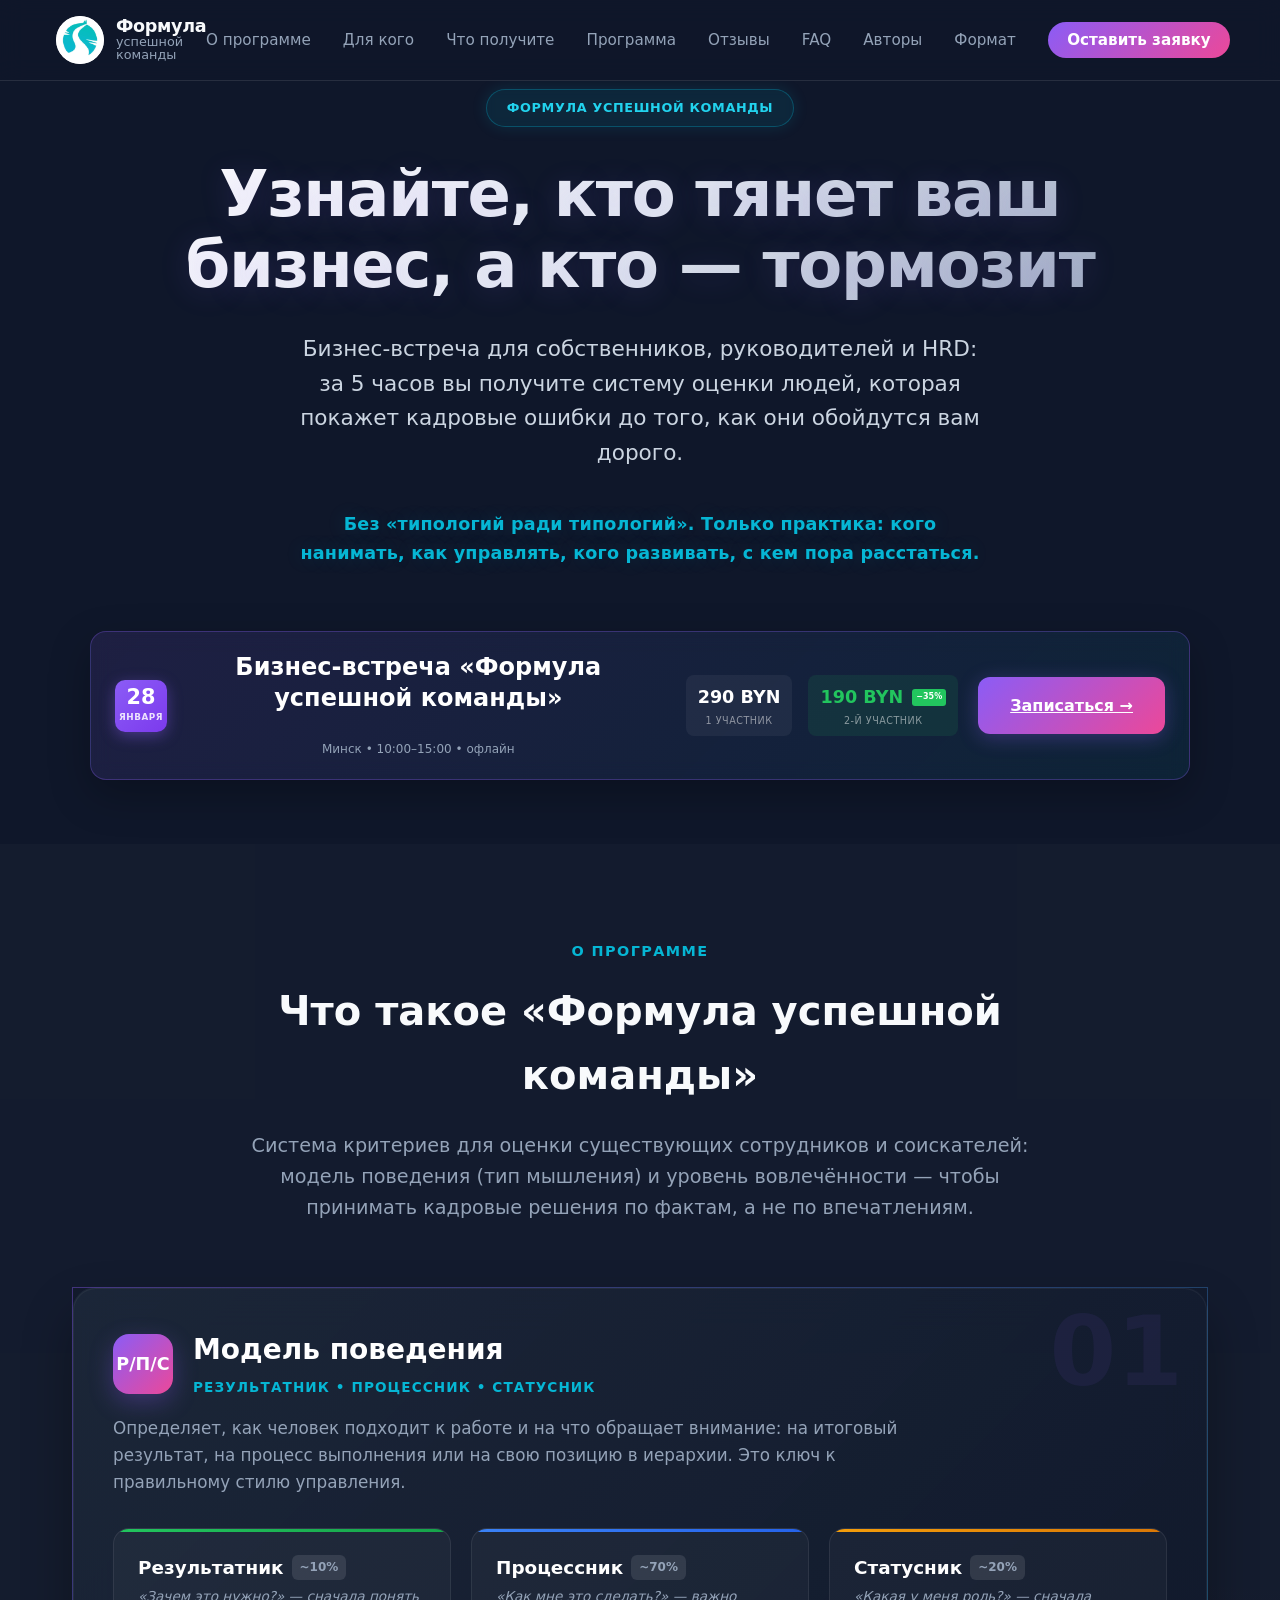
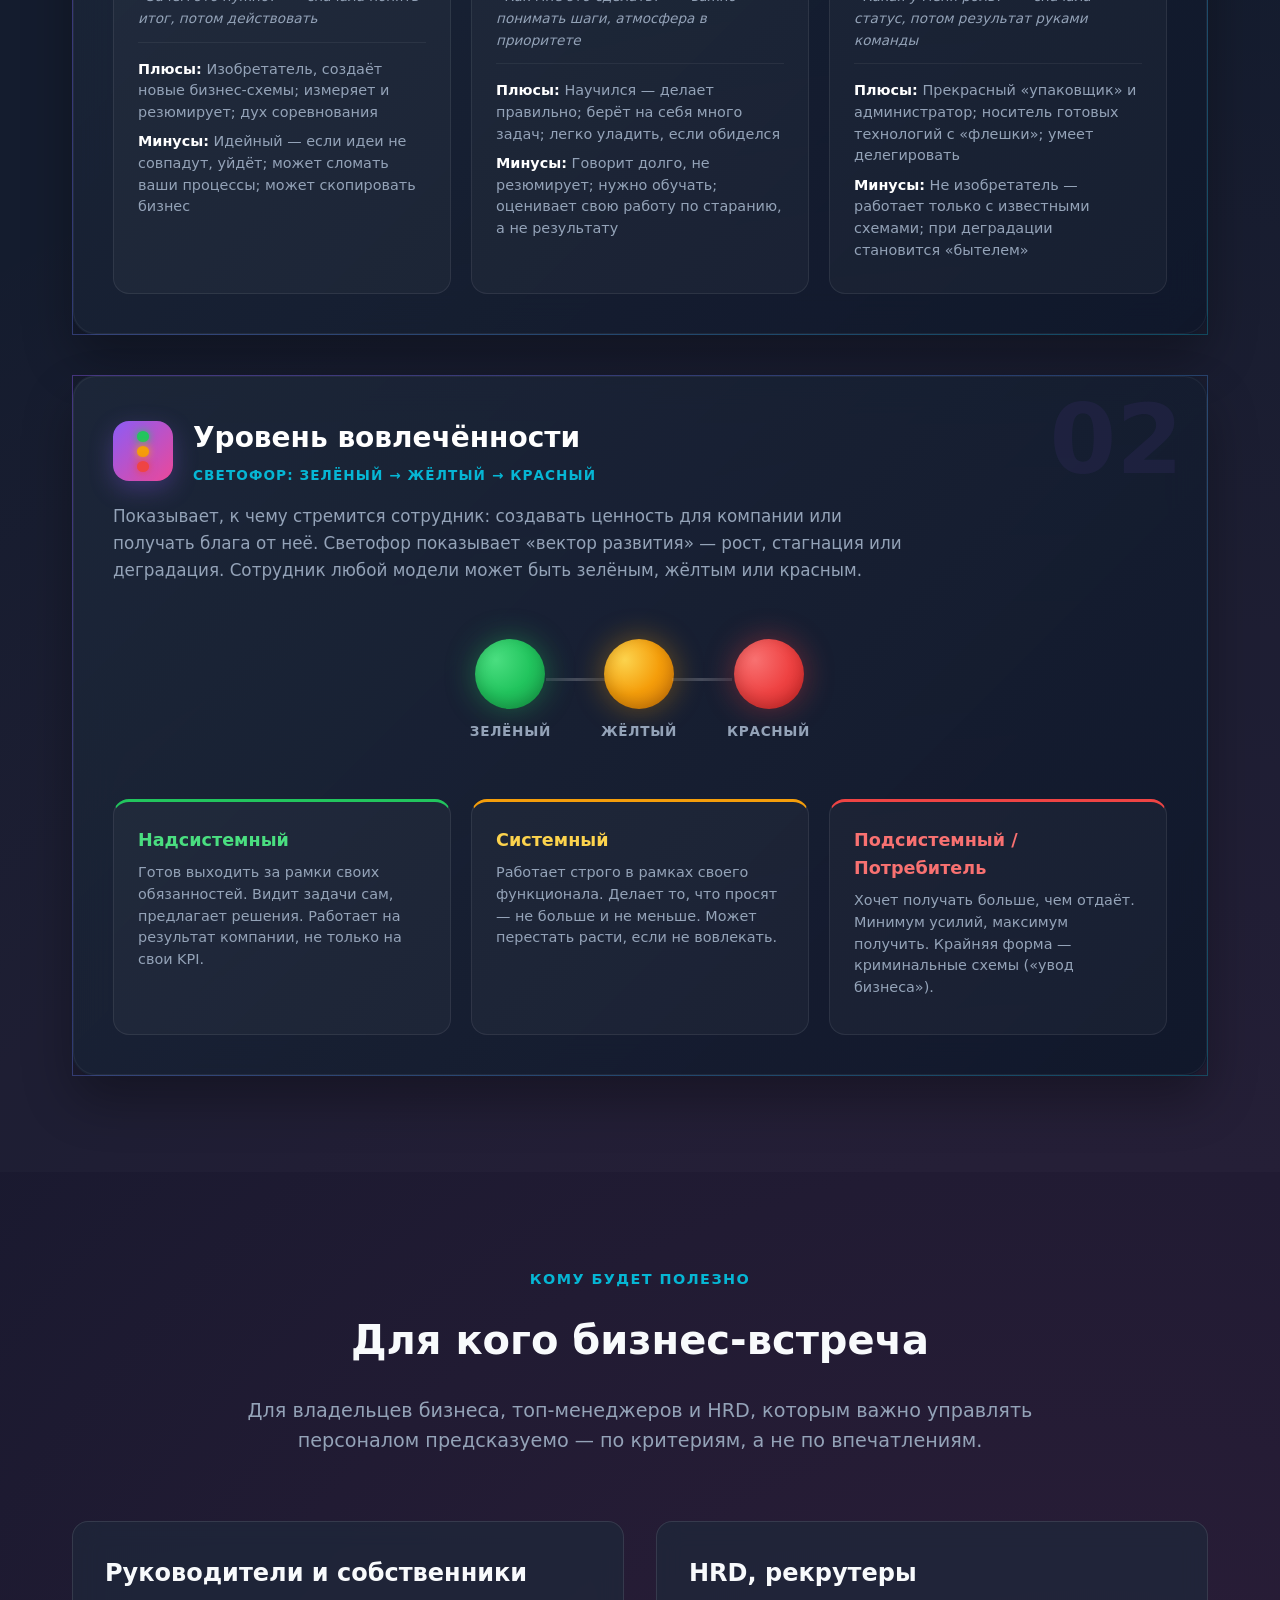
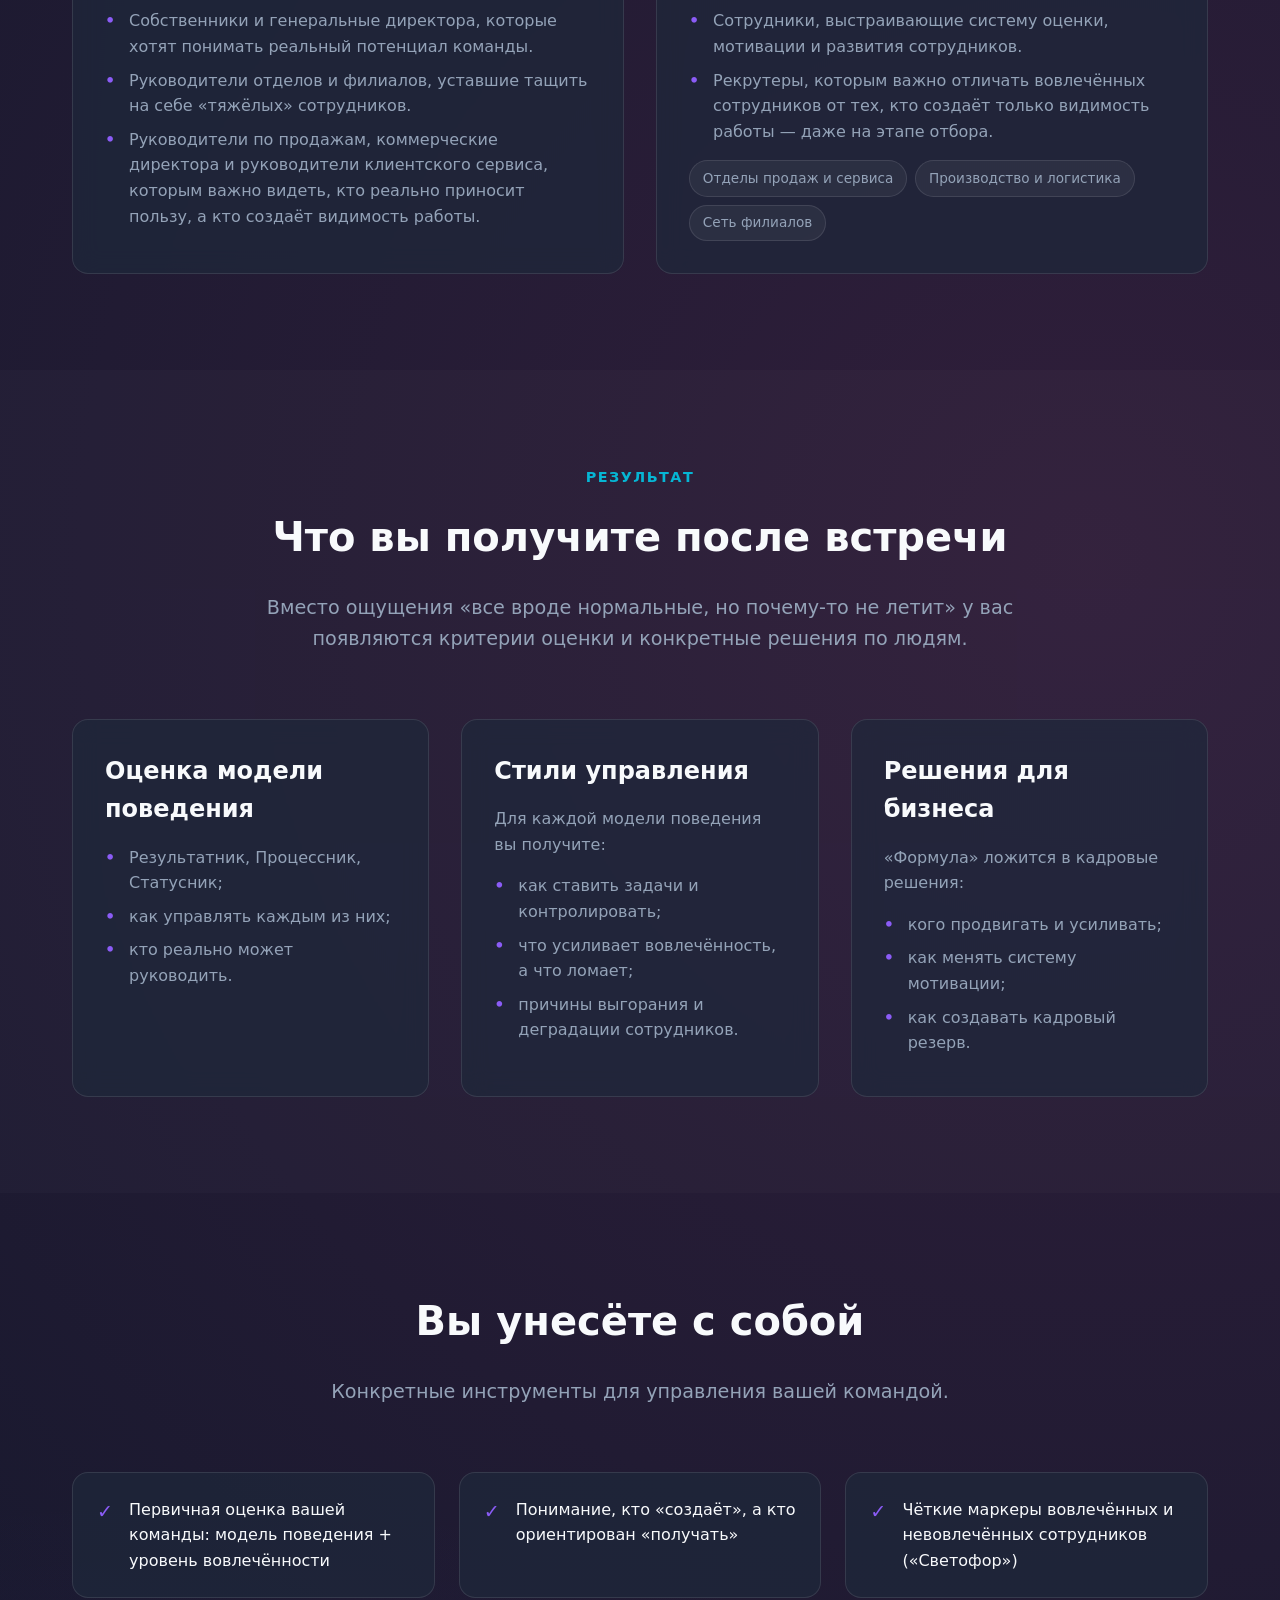
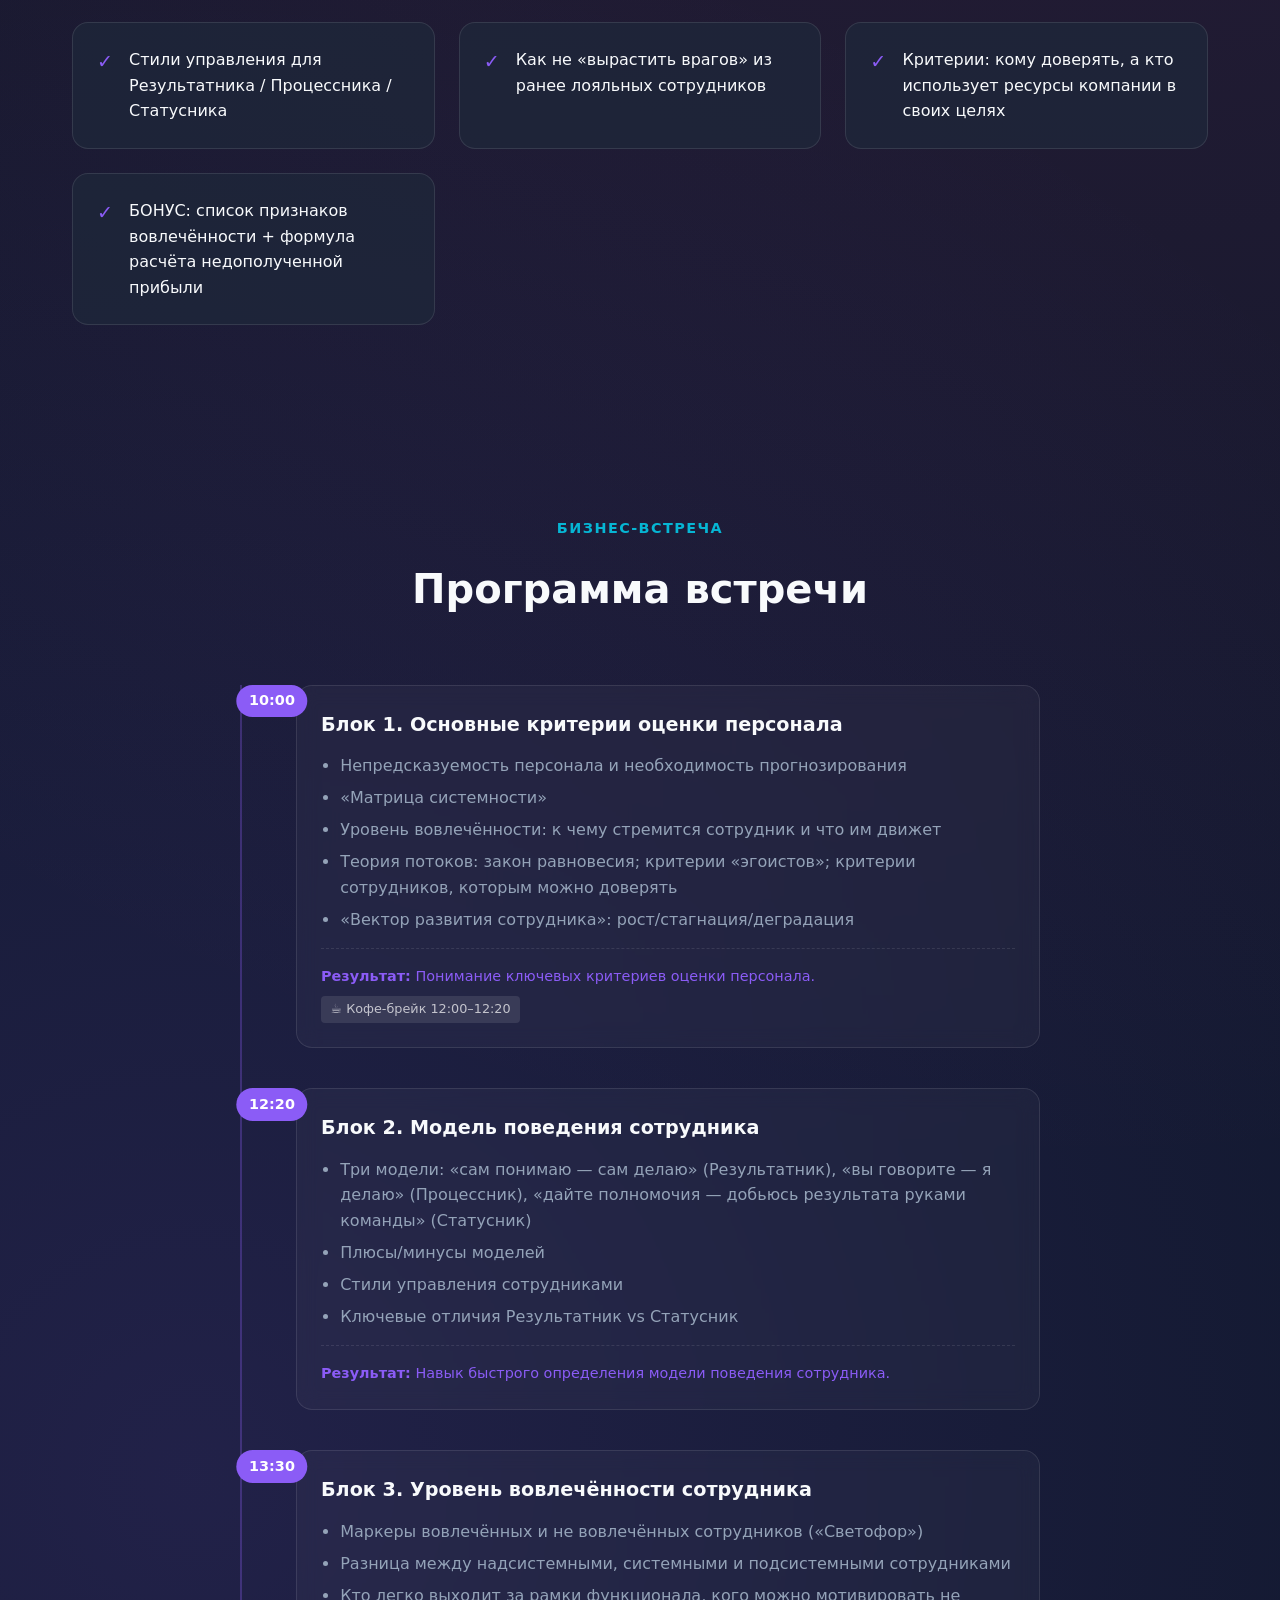
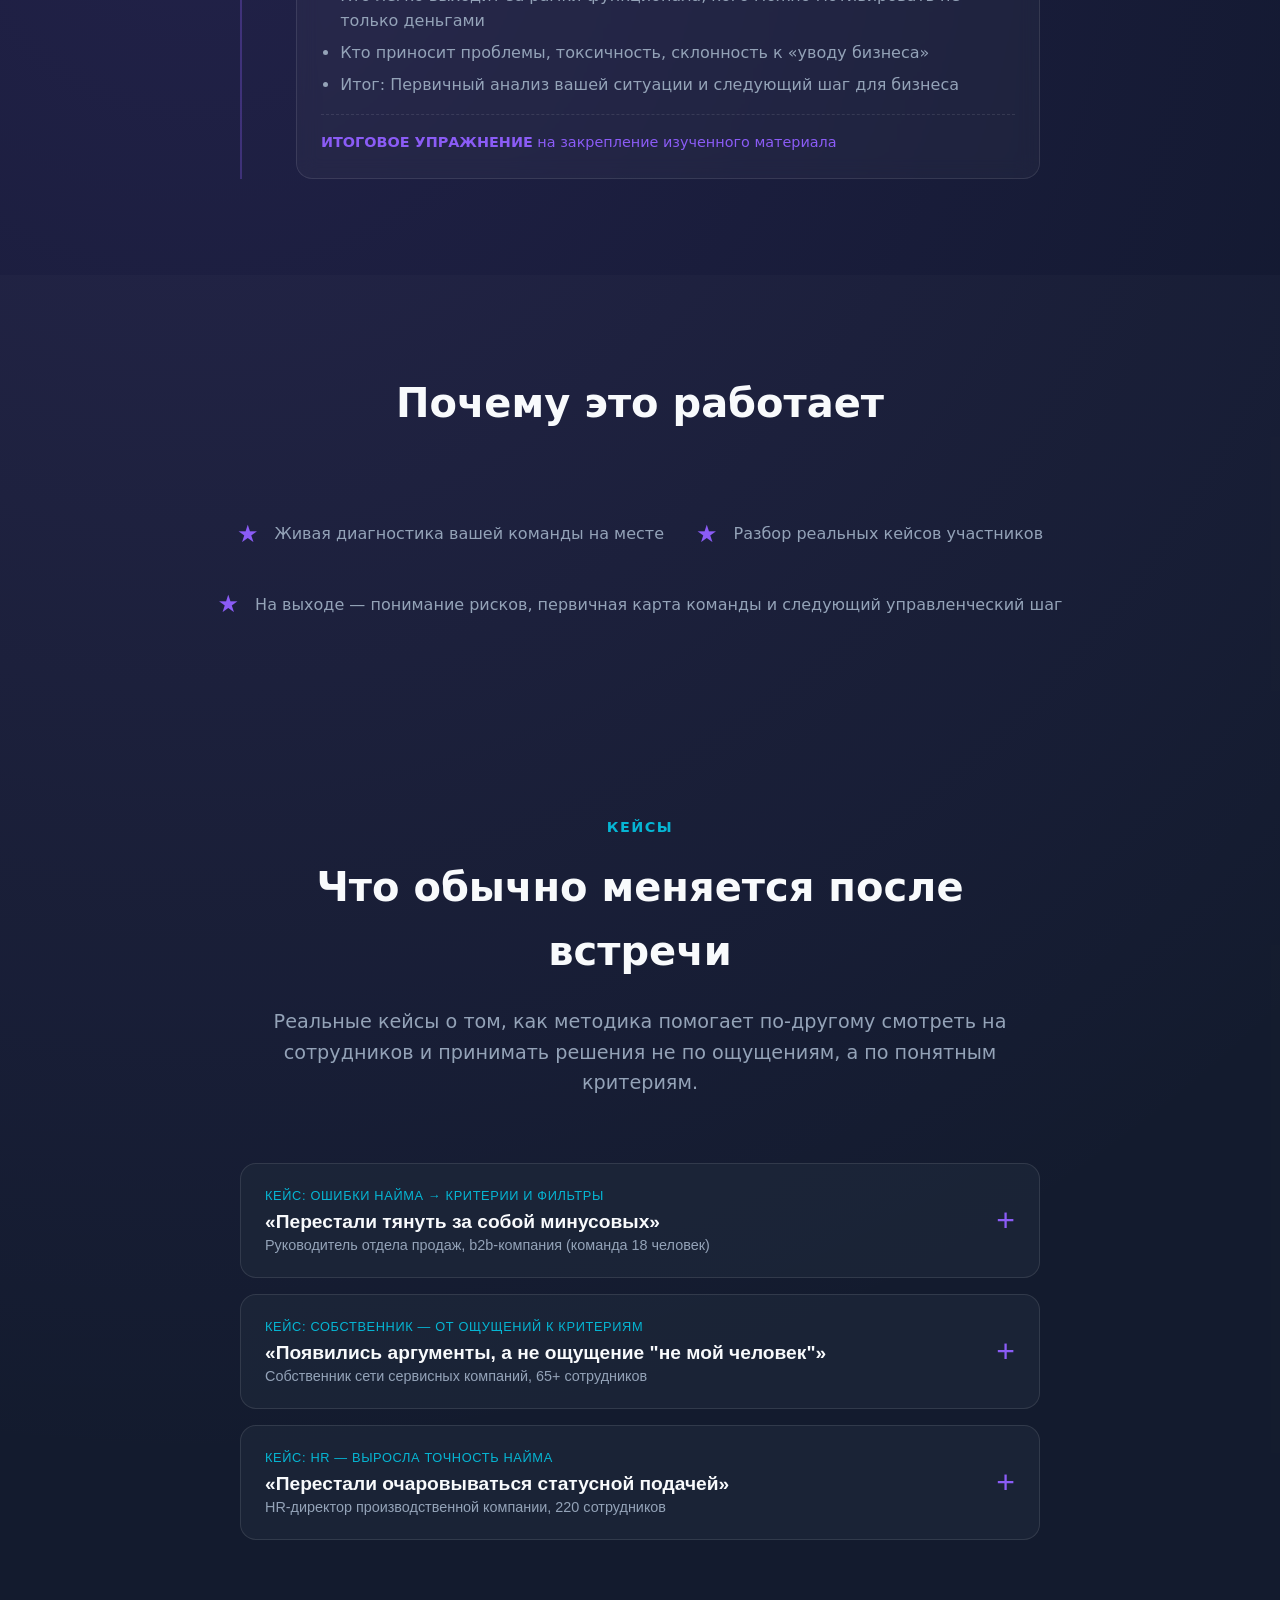
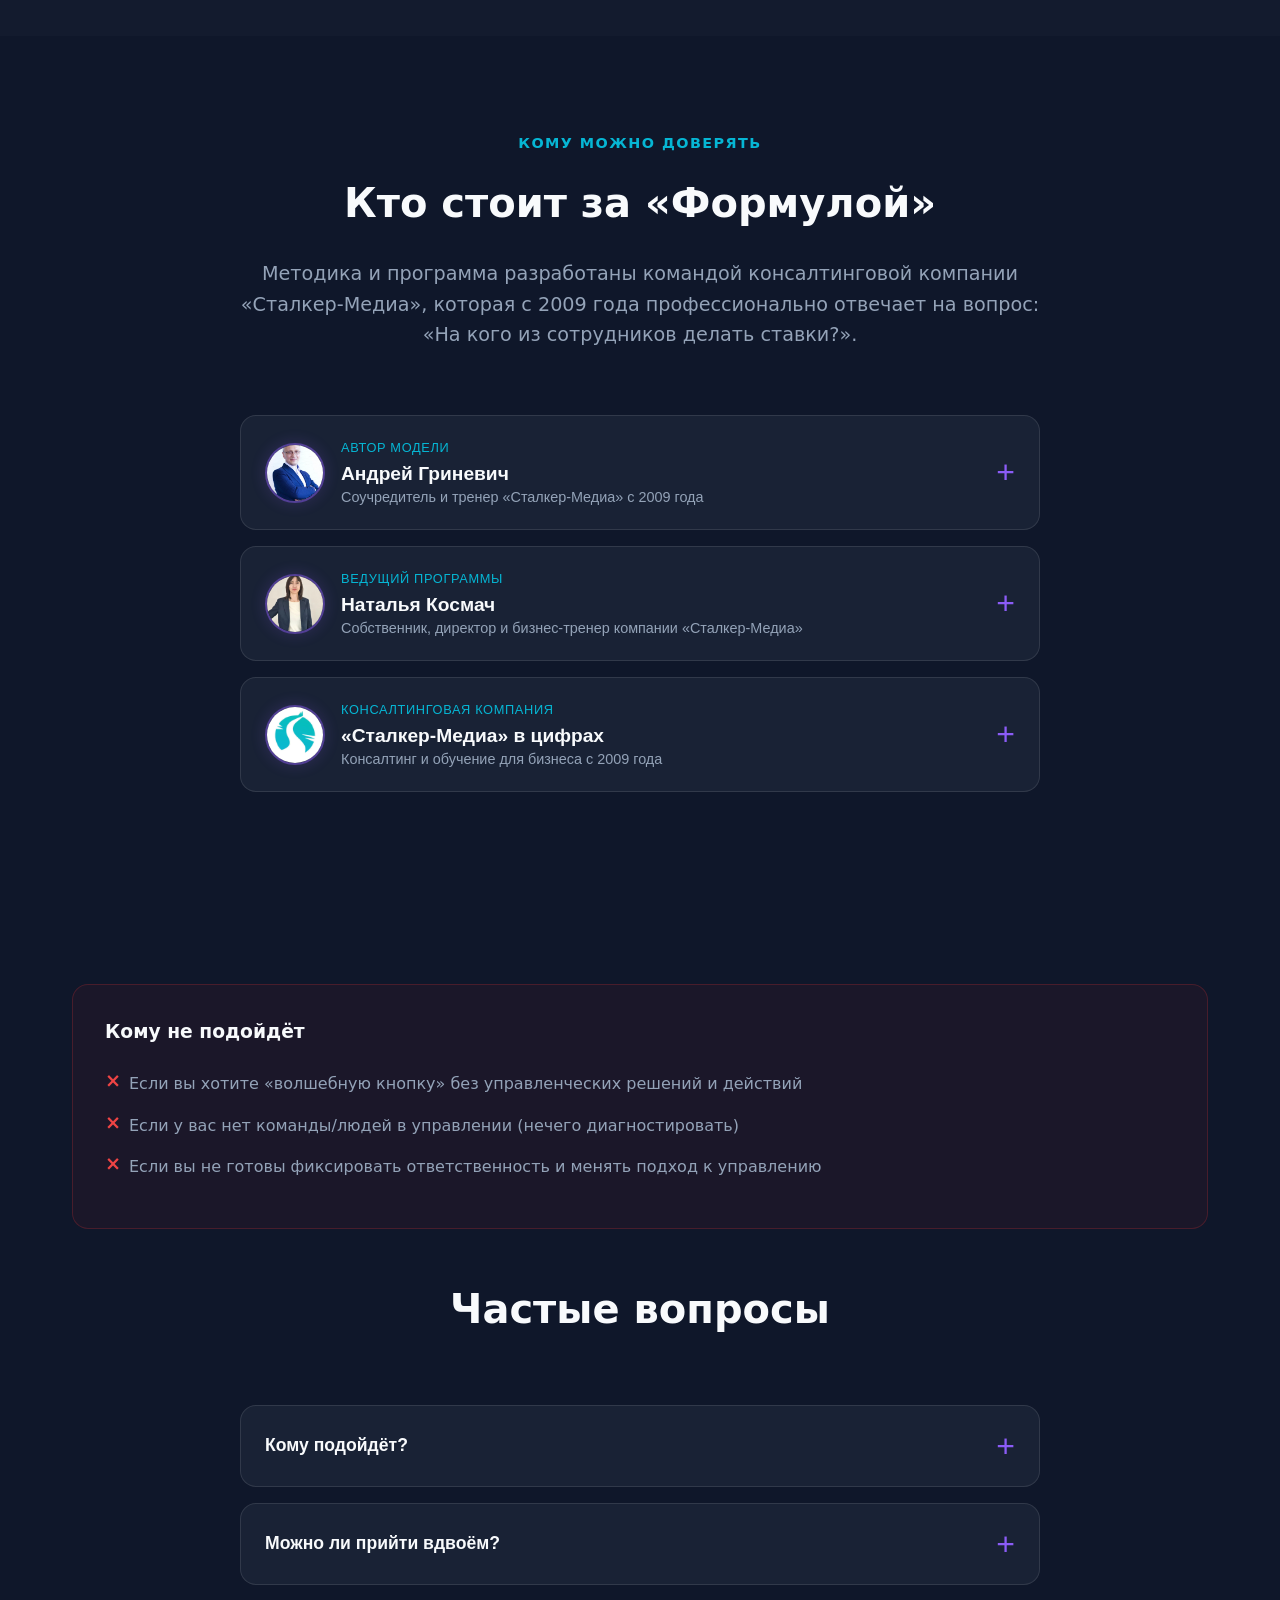
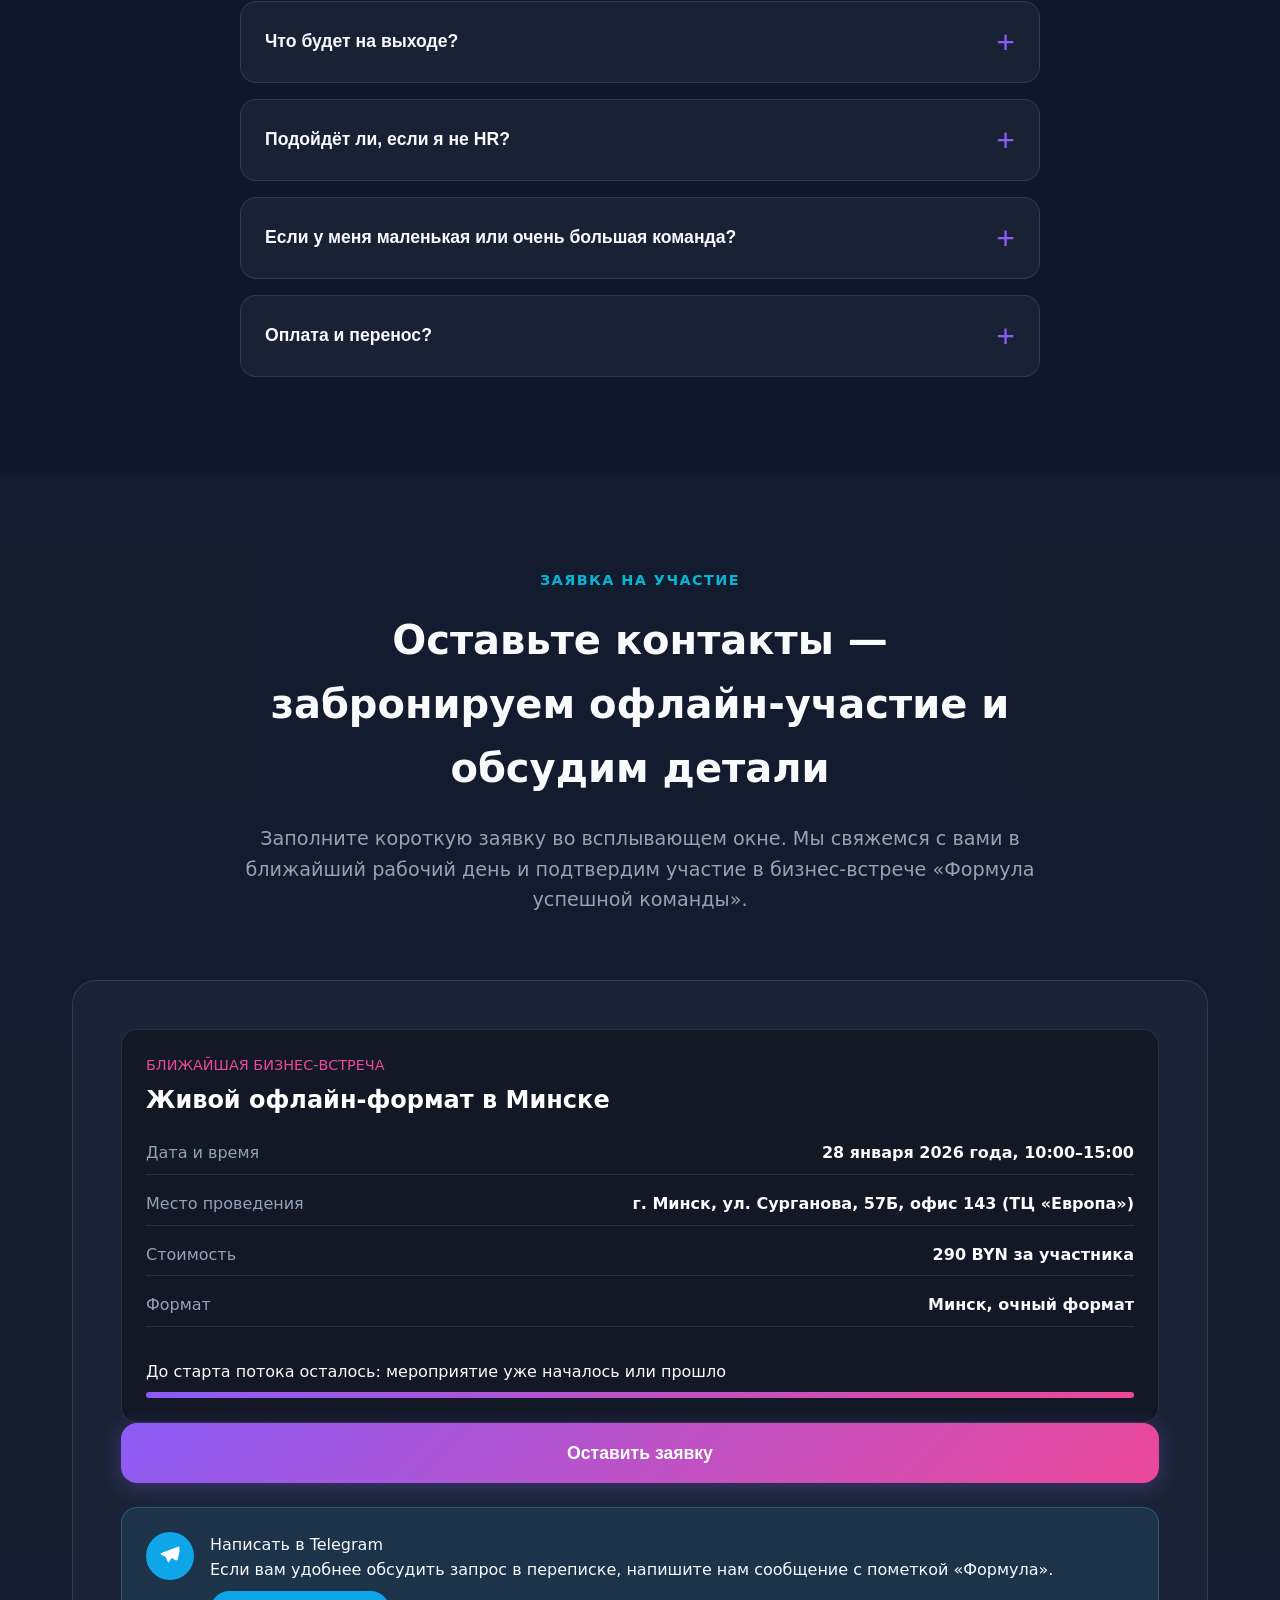
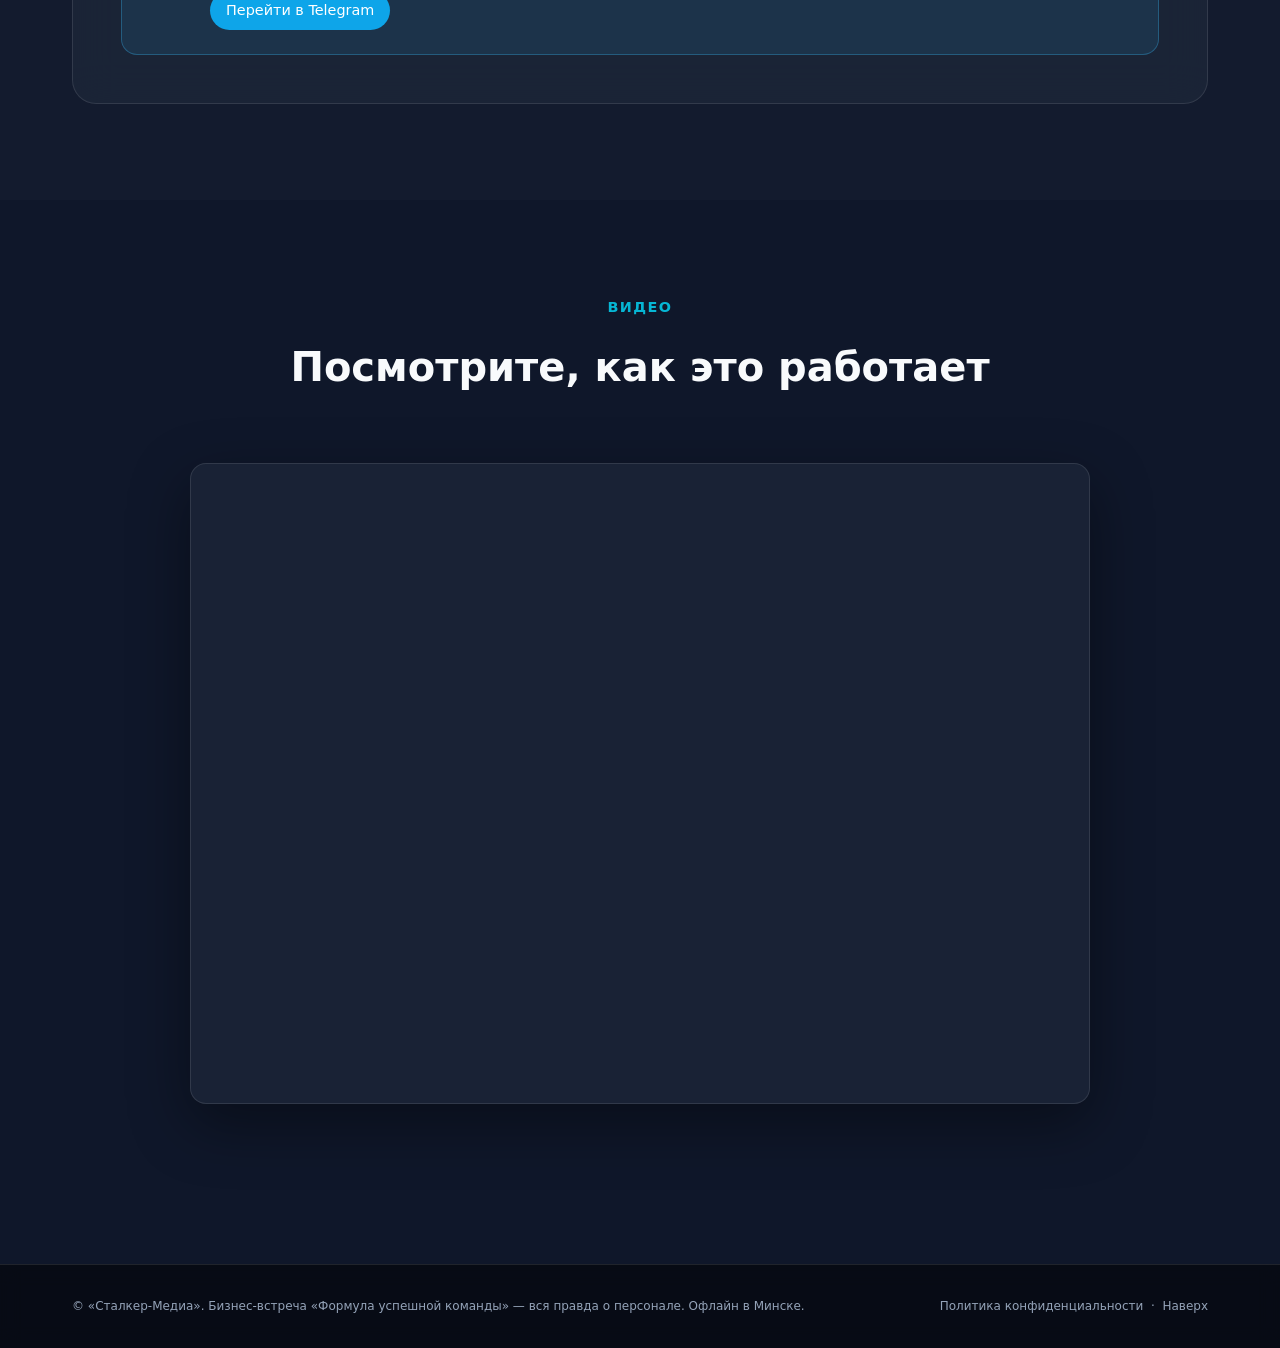
==== commit 7ca5b448: "Обновление контента лендинга: сокращение методики, правки текстов аудитории и программы" ====
--- a/index.html
+++ b/index.html
@@ -93,12 +93,13 @@
                             <span style="color: var(--accent-secondary);">тормозит</span>
                         </h1>
                         <p class="hero-subtitle">
-                            Бизнес-встреча для собственников и HR: за 5 часов вы получите систему оценки людей,
+                            Бизнес-встреча для собственников, руководителей и HRD: за 5 часов вы получите систему оценки
+                            людей,
                             которая покажет кадровые ошибки до того, как они обойдутся вам дорого.
                         </p>
                         <p class="hero-subtitle hero-subtitle--secondary">
-                            Без «типологий ради типологий». Только практика: кого нанимать, кого развивать, с кем
-                            пора расстаться.
+                            Без «типологий ради типологий». Только практика: кого нанимать, как управлять, кого
+                            развивать, с кем пора расстаться.
                         </p>
 
                         <div class="hero-offer-new">
@@ -122,7 +123,7 @@
                                         <span class="price-lbl">1 участник</span>
                                     </div>
                                     <div class="price-item-compact price-item-compact--discount">
-                                        <span class="price-val">218 BYN <span class="discount-badge">−25%</span></span>
+                                        <span class="price-val">190 BYN <span class="discount-badge">−35%</span></span>
                                         <span class="price-lbl">2-й участник</span>
                                     </div>
                                 </div>
@@ -141,84 +142,130 @@
                         <div class="section-kicker">О программе</div>
                         <h2>Что такое «Формула успешной команды»</h2>
                         <p class="section-lead">
-                            Система критериев для оценки сотрудников и соискателей: модель поведения, уровень
-                            вовлечённости
-                            и потенциал — чтобы принимать кадровые решения по фактам, а не по впечатлениям.
+                            Система критериев для оценки существующих сотрудников и соискателей: модель поведения (тип
+                            мышления) и уровень вовлечённости — чтобы принимать кадровые решения по фактам, а не по
+                            впечатлениям.
                         </p>
                     </div>
 
-                    <div class="formula-intro">
-                        <h3 class="formula-tagline">7 ключевых элементов методики</h3>
-                        <p class="formula-lead">Каждый инструмент — практический. Вы унесёте с собой критерии, которые
-                            работают сразу после встречи.</p>
-                    </div>
-
-                    <div class="formula-grid">
-                        <!-- Row 1: 3 columns -->
-                        <div class="formula-card formula-card--featured" data-animate>
-                            <span class="formula-number">01</span>
-                            <div class="formula-icon formula-icon--rps">Р/П/С</div>
-                            <h4>Модель поведения</h4>
-                            <p class="formula-subtitle">Результатник • Процессник • Статусник</p>
-                            <p class="formula-desc">Кто работает самостоятельно, кто — исполнитель, а кто «делает
-                                результат руками команды».</p>
-                        </div>
-
-                        <div class="formula-card formula-card--traffic" data-animate>
-                            <span class="formula-number">02</span>
-                            <div class="formula-traffic-light">
-                                <span class="traffic-dot traffic-dot--green"></span>
-                                <span class="traffic-dot traffic-dot--yellow"></span>
-                                <span class="traffic-dot traffic-dot--red"></span>
-                            </div>
-                            <h4>Уровень вовлечённости</h4>
-                            <p class="formula-subtitle">«Светофор» — зелёный → красный</p>
-                            <p class="formula-desc">К чему стремится человек: создавать или получать. Насколько легко
-                                его вовлечь в работу.</p>
-                        </div>
-
-                        <div class="formula-card" data-animate>
-                            <span class="formula-number">03</span>
-                            <div class="formula-icon formula-icon--matrix">⬢</div>
-                            <h4>Матрица системности</h4>
-                            <p class="formula-subtitle">Над • Внутри • Под системой</p>
-                            <p class="formula-desc">Кто выходит за рамки, кто работает «от и до», а кто создаёт риски.
+                    <!-- Premium Methodology Blocks -->
+                    <div class="methodology-blocks">
+
+                        <!-- BLOCK 01: Модель поведения -->
+                        <div class="methodology-block" data-animate>
+                            <span class="methodology-watermark">01</span>
+                            <div class="methodology-header">
+                                <div class="methodology-icon">Р/П/С</div>
+                                <div class="methodology-titles">
+                                    <h3>Модель поведения</h3>
+                                    <p class="methodology-subtitle">Результатник • Процессник • Статусник</p>
+                                </div>
+                            </div>
+                            <p class="methodology-desc">
+                                Определяет, как человек подходит к работе и на что обращает внимание:
+                                на итоговый результат, на процесс выполнения или на свою позицию в иерархии.
+                                Это ключ к правильному стилю управления.
                             </p>
-                        </div>
-
-                        <!-- Row 2: 2 columns centered -->
-                        <div class="formula-card" data-animate>
-                            <span class="formula-number">04</span>
-                            <div class="formula-icon formula-icon--vector">↗</div>
-                            <h4>Вектор развития</h4>
-                            <p class="formula-subtitle">Рост • Стагнация • Деградация</p>
-                            <p class="formula-desc">Где сейчас сотрудник и куда реально движется.</p>
-                        </div>
-
-                        <div class="formula-card" data-animate>
-                            <span class="formula-number">05</span>
-                            <div class="formula-icon formula-icon--flow">⇌</div>
-                            <h4>Теория потоков</h4>
-                            <p class="formula-subtitle">Закон равновесия</p>
-                            <p class="formula-desc">Почему нарушенный баланс рождает «тихое саботирование».</p>
-                        </div>
-
-                        <!-- Row 3: 2 columns -->
-                        <div class="formula-card formula-card--accent" data-animate>
-                            <span class="formula-number">06</span>
-                            <div class="formula-icon formula-icon--manage">⚙</div>
-                            <h4>Стили управления</h4>
-                            <p class="formula-subtitle">Под каждую модель поведения</p>
-                            <p class="formula-desc">Какие методы контроля и мотивации подходят разным типам.</p>
-                        </div>
-
-                        <div class="formula-card formula-card--practice" data-animate>
-                            <span class="formula-number">07</span>
-                            <div class="formula-icon formula-icon--practice">✦</div>
-                            <h4>Практика на ваших кейсах</h4>
-                            <p class="formula-subtitle">Диагностика команды на встрече</p>
-                            <p class="formula-desc">Разбор реальных ситуаций и первичная оценка ваших сотрудников.</p>
-                        </div>
+
+                            <div class="type-cards">
+                                <div class="type-card type-card--result">
+                                    <h4>Результатник <span class="type-percent">~10%</span></h4>
+                                    <p class="type-who">«Зачем это нужно?» — сначала понять итог, потом действовать</p>
+                                    <ul>
+                                        <li><strong>Плюсы:</strong> Изобретатель, создаёт новые бизнес-схемы; измеряет и
+                                            резюмирует; дух соревнования</li>
+                                        <li><strong>Минусы:</strong> Идейный — если идеи не совпадут, уйдёт; может
+                                            сломать ваши процессы; может скопировать бизнес</li>
+                                    </ul>
+                                </div>
+
+                                <div class="type-card type-card--process">
+                                    <h4>Процессник <span class="type-percent">~70%</span></h4>
+                                    <p class="type-who">«Как мне это сделать?» — важно понимать шаги, атмосфера в
+                                        приоритете</p>
+                                    <ul>
+                                        <li><strong>Плюсы:</strong> Научился — делает правильно; берёт на себя много
+                                            задач; легко уладить, если обиделся</li>
+                                        <li><strong>Минусы:</strong> Говорит долго, не резюмирует; нужно обучать;
+                                            оценивает свою работу по старанию, а не результату</li>
+                                    </ul>
+                                </div>
+
+                                <div class="type-card type-card--status">
+                                    <h4>Статусник <span class="type-percent">~20%</span></h4>
+                                    <p class="type-who">«Какая у меня роль?» — сначала статус, потом результат руками
+                                        команды</p>
+                                    <ul>
+                                        <li><strong>Плюсы:</strong> Прекрасный «упаковщик» и администратор; носитель
+                                            готовых технологий с «флешки»; умеет делегировать</li>
+                                        <li><strong>Минусы:</strong> Не изобретатель — работает только с известными
+                                            схемами; при деградации становится «бытелем»</li>
+                                    </ul>
+                                </div>
+                            </div>
+                        </div>
+
+                        <!-- BLOCK 02: Уровень вовлечённости -->
+                        <div class="methodology-block" data-animate>
+                            <span class="methodology-watermark">02</span>
+                            <div class="methodology-header">
+                                <div class="methodology-icon methodology-icon--traffic">
+                                    <span class="traffic-mini traffic-mini--green"></span>
+                                    <span class="traffic-mini traffic-mini--yellow"></span>
+                                    <span class="traffic-mini traffic-mini--red"></span>
+                                </div>
+                                <div class="methodology-titles">
+                                    <h3>Уровень вовлечённости</h3>
+                                    <p class="methodology-subtitle">Светофор: зелёный → жёлтый → красный</p>
+                                </div>
+                            </div>
+                            <p class="methodology-desc">
+                                Показывает, к чему стремится сотрудник: создавать ценность для компании или получать
+                                блага от неё.
+                                Светофор показывает «вектор развития» — рост, стагнация или деградация.
+                                Сотрудник любой модели может быть зелёным, жёлтым или красным.
+                            </p>
+
+                            <div class="traffic-section">
+                                <div class="traffic-visual">
+                                    <div class="traffic-item traffic-item--green">
+                                        <div class="traffic-circle"></div>
+                                        <div class="traffic-label">Зелёный</div>
+                                    </div>
+                                    <div class="traffic-connector"></div>
+                                    <div class="traffic-item traffic-item--yellow">
+                                        <div class="traffic-circle"></div>
+                                        <div class="traffic-label">Жёлтый</div>
+                                    </div>
+                                    <div class="traffic-connector"></div>
+                                    <div class="traffic-item traffic-item--red">
+                                        <div class="traffic-circle"></div>
+                                        <div class="traffic-label">Красный</div>
+                                    </div>
+                                </div>
+
+                                <div class="traffic-descriptions">
+                                    <div class="traffic-desc traffic-desc--green">
+                                        <h5>Надсистемный</h5>
+                                        <p>Готов выходить за рамки своих обязанностей. Видит задачи сам, предлагает
+                                            решения. Работает на результат компании, не только на свои KPI.</p>
+                                    </div>
+
+                                    <div class="traffic-desc traffic-desc--yellow">
+                                        <h5>Системный</h5>
+                                        <p>Работает строго в рамках своего функционала. Делает то, что просят — не
+                                            больше и не меньше. Может перестать расти, если не вовлекать.</p>
+                                    </div>
+
+                                    <div class="traffic-desc traffic-desc--red">
+                                        <h5>Подсистемный / Потребитель</h5>
+                                        <p>Хочет получать больше, чем отдаёт. Минимум усилий, максимум получить. Крайняя
+                                            форма — криминальные схемы («увод бизнеса»).</p>
+                                    </div>
+                                </div>
+                            </div>
+                        </div>
+
                     </div>
                 </div>
             </section>
@@ -230,7 +277,7 @@
                         <div class="section-kicker">Кому будет полезно</div>
                         <h2>Для кого бизнес-встреча</h2>
                         <p class="section-lead">
-                            Для владельцев бизнеса, топ-менеджеров и руководителей функций, которым важно управлять
+                            Для владельцев бизнеса, топ-менеджеров и HRD, которым важно управлять
                             персоналом предсказуемо — по критериям, а не по впечатлениям.
                         </p>
                     </div>
@@ -242,16 +289,16 @@
                                     команды.</li>
                                 <li>Руководители отделов и филиалов, уставшие тащить на себе «тяжёлых» сотрудников.</li>
                                 <li>Руководители по продажам, коммерческие директора и руководители клиентского сервиса,
-                                    которым важно видеть, кто реально делает выручку, а кто только создаёт видимость
+                                    которым важно видеть, кто реально приносит пользу, а кто создаёт видимость
                                     работы.</li>
                             </ul>
                         </div>
                         <div class="card">
-                            <h3>HR, рекрутеры</h3>
+                            <h3>HRD, рекрутеры</h3>
                             <ul>
-                                <li>HR-директора, выстраивающие систему оценки, мотивации и развития сотрудников.</li>
-                                <li>Рекрутеры, которым важно отличать вовлечённых Результатников от тех, кто создаёт
-                                    только видимость работы — ещё на этапе отбора.</li>
+                                <li>Сотрудники, выстраивающие систему оценки, мотивации и развития сотрудников.</li>
+                                <li>Рекрутеры, которым важно отличать вовлечённых сотрудников от тех, кто создаёт
+                                    только видимость работы — даже на этапе отбора.</li>
                             </ul>
                             <div class="pill-list">
                                 <div class="pill">Отделы продаж и сервиса</div>
@@ -277,11 +324,10 @@
                     <div class="grid-3">
                         <div class="card">
                             <h3>Оценка модели поведения</h3>
-                            <p>Понимание, кто в вашей команде:</p>
                             <ul>
                                 <li>Результатник, Процессник, Статусник;</li>
-                                <li>кто тянет, кто тормозит, кто «сидит тихо»;</li>
-                                <li>на кого делать ставки в ближайший год.</li>
+                                <li>как управлять каждым из них;</li>
+                                <li>кто реально может руководить.</li>
                             </ul>
                         </div>
                         <div class="card">
@@ -290,7 +336,7 @@
                             <ul>
                                 <li>как ставить задачи и контролировать;</li>
                                 <li>что усиливает вовлечённость, а что ломает;</li>
-                                <li>когда вкладываться, а когда ограничивать.</li>
+                                <li>причины выгорания и деградации сотрудников.</li>
                             </ul>
                         </div>
                         <div class="card">
@@ -299,7 +345,7 @@
                             <ul>
                                 <li>кого продвигать и усиливать;</li>
                                 <li>как менять систему мотивации;</li>
-                                <li>какие управленческие привычки пересмотреть.</li>
+                                <li>как создавать кадровый резерв.</li>
                             </ul>
                         </div>
                     </div>
@@ -404,9 +450,10 @@
                                     <li>Кто легко выходит за рамки функционала, кого можно мотивировать не только
                                         деньгами</li>
                                     <li>Кто приносит проблемы, токсичность, склонность к «уводу бизнеса»</li>
+                                    <li>Итог: Первичный анализ вашей ситуации и следующий шаг для бизнеса</li>
                                 </ul>
                                 <div class="program-block-result">
-                                    <strong>Итог:</strong> Первичный анализ вашей ситуации и следующий шаг для бизнеса.
+                                    <strong>ИТОГОВОЕ УПРАЖНЕНИЕ</strong> на закрепление изученного материала
                                 </div>
                             </div>
                         </div>
--- a/assets/style-dark.css
+++ b/assets/style-dark.css
@@ -2396,4 +2396,428 @@
     width: 100%;
     height: 100%;
     border-radius: 16px;
+}
+
+/* ============================================
+   METHODOLOGY PREMIUM BLOCKS
+   ============================================ */
+
+.methodology-blocks {
+    display: flex;
+    flex-direction: column;
+    gap: 2.5rem;
+    margin-top: 2rem;
+}
+
+.methodology-block {
+    position: relative;
+    background: linear-gradient(135deg, rgba(30, 41, 59, 0.8), rgba(15, 23, 42, 0.9));
+    border: 1px solid;
+    border-image: linear-gradient(135deg, rgba(139, 92, 246, 0.4), rgba(6, 182, 212, 0.3)) 1;
+    border-radius: 24px;
+    padding: 2.5rem;
+    overflow: hidden;
+    backdrop-filter: blur(20px);
+    box-shadow:
+        0 25px 50px rgba(0, 0, 0, 0.3),
+        0 0 0 1px rgba(255, 255, 255, 0.05) inset;
+}
+
+.methodology-watermark {
+    position: absolute;
+    top: 1rem;
+    right: 1.5rem;
+    font-size: 6rem;
+    font-weight: 800;
+    color: rgba(139, 92, 246, 0.08);
+    line-height: 1;
+    pointer-events: none;
+    user-select: none;
+}
+
+.methodology-header {
+    display: flex;
+    align-items: center;
+    gap: 1.25rem;
+    margin-bottom: 1rem;
+}
+
+.methodology-icon {
+    width: 60px;
+    height: 60px;
+    background: linear-gradient(135deg, var(--accent-primary), var(--accent-secondary));
+    border-radius: 16px;
+    display: flex;
+    align-items: center;
+    justify-content: center;
+    font-size: 1.1rem;
+    font-weight: 700;
+    color: #fff;
+    flex-shrink: 0;
+    box-shadow: 0 8px 25px rgba(139, 92, 246, 0.3);
+}
+
+.methodology-icon--traffic {
+    flex-direction: column;
+    gap: 4px;
+    padding: 10px;
+}
+
+.traffic-mini {
+    width: 12px;
+    height: 12px;
+    border-radius: 50%;
+}
+
+.traffic-mini--green {
+    background: #22c55e;
+    box-shadow: 0 0 8px #22c55e;
+}
+
+.traffic-mini--yellow {
+    background: #f59e0b;
+    box-shadow: 0 0 8px #f59e0b;
+}
+
+.traffic-mini--red {
+    background: #ef4444;
+    box-shadow: 0 0 8px #ef4444;
+}
+
+.methodology-titles h3 {
+    font-size: 1.75rem;
+    font-weight: 700;
+    color: #fff;
+    margin-bottom: 0.25rem;
+}
+
+.methodology-subtitle {
+    font-size: 0.85rem;
+    font-weight: 600;
+    color: var(--accent-cyan);
+    text-transform: uppercase;
+    letter-spacing: 0.08em;
+}
+
+.methodology-desc {
+    color: var(--text-secondary);
+    font-size: 1.05rem;
+    line-height: 1.6;
+    max-width: 800px;
+    margin-bottom: 2rem;
+}
+
+/* Type Cards (R/P/S) */
+.type-cards {
+    display: grid;
+    grid-template-columns: repeat(3, 1fr);
+    gap: 1.25rem;
+}
+
+.type-card {
+    background: rgba(255, 255, 255, 0.03);
+    border: 1px solid rgba(255, 255, 255, 0.08);
+    border-radius: 16px;
+    padding: 1.5rem;
+    transition: all 0.3s ease;
+    position: relative;
+    overflow: hidden;
+}
+
+.type-card::before {
+    content: '';
+    position: absolute;
+    top: 0;
+    left: 0;
+    right: 0;
+    height: 3px;
+    border-radius: 16px 16px 0 0;
+}
+
+.type-card--result::before {
+    background: linear-gradient(90deg, #22c55e, #16a34a);
+}
+
+.type-card--process::before {
+    background: linear-gradient(90deg, #3b82f6, #2563eb);
+}
+
+.type-card--status::before {
+    background: linear-gradient(90deg, #f59e0b, #d97706);
+}
+
+.type-card:hover {
+    transform: translateY(-4px);
+    border-color: rgba(255, 255, 255, 0.15);
+    box-shadow: 0 15px 40px rgba(0, 0, 0, 0.3);
+}
+
+.type-card--result:hover {
+    box-shadow: 0 15px 40px rgba(34, 197, 94, 0.15);
+}
+
+.type-card--process:hover {
+    box-shadow: 0 15px 40px rgba(59, 130, 246, 0.15);
+}
+
+.type-card--status:hover {
+    box-shadow: 0 15px 40px rgba(245, 158, 11, 0.15);
+}
+
+.type-card h4 {
+    font-size: 1.15rem;
+    font-weight: 700;
+    color: #fff;
+    margin-bottom: 0.25rem;
+    display: flex;
+    align-items: center;
+    gap: 0.5rem;
+}
+
+.type-percent {
+    font-size: 0.75rem;
+    font-weight: 600;
+    padding: 0.2rem 0.5rem;
+    border-radius: 6px;
+    background: rgba(255, 255, 255, 0.1);
+    color: var(--text-secondary);
+}
+
+.type-who {
+    font-size: 0.85rem;
+    color: var(--text-secondary);
+    font-style: italic;
+    margin-bottom: 1rem;
+    padding-bottom: 0.75rem;
+    border-bottom: 1px solid rgba(255, 255, 255, 0.06);
+}
+
+.type-card ul {
+    list-style: none;
+    padding: 0;
+    margin: 0;
+}
+
+.type-card li {
+    font-size: 0.9rem;
+    color: var(--text-secondary);
+    margin-bottom: 0.5rem;
+    line-height: 1.5;
+}
+
+.type-card li strong {
+    color: #fff;
+}
+
+/* Traffic Light Section */
+.traffic-section {
+    display: flex;
+    flex-direction: column;
+    gap: 2rem;
+}
+
+.traffic-visual {
+    display: flex;
+    align-items: center;
+    justify-content: center;
+    gap: 0;
+    padding: 1.5rem 0;
+}
+
+.traffic-item {
+    display: flex;
+    flex-direction: column;
+    align-items: center;
+    gap: 0.75rem;
+}
+
+.traffic-circle {
+    width: 70px;
+    height: 70px;
+    border-radius: 50%;
+    transition: all 0.3s ease;
+    cursor: pointer;
+}
+
+.traffic-item--green .traffic-circle {
+    background: radial-gradient(circle at 30% 30%, #4ade80, #22c55e, #16a34a);
+    box-shadow: 0 0 30px rgba(34, 197, 94, 0.4), inset 0 -5px 15px rgba(0, 0, 0, 0.2);
+}
+
+.traffic-item--yellow .traffic-circle {
+    background: radial-gradient(circle at 30% 30%, #fcd34d, #f59e0b, #d97706);
+    box-shadow: 0 0 30px rgba(245, 158, 11, 0.4), inset 0 -5px 15px rgba(0, 0, 0, 0.2);
+}
+
+.traffic-item--red .traffic-circle {
+    background: radial-gradient(circle at 30% 30%, #f87171, #ef4444, #dc2626);
+    box-shadow: 0 0 30px rgba(239, 68, 68, 0.4), inset 0 -5px 15px rgba(0, 0, 0, 0.2);
+}
+
+.traffic-circle:hover {
+    transform: scale(1.1);
+}
+
+.traffic-item--green .traffic-circle:hover {
+    box-shadow: 0 0 50px rgba(34, 197, 94, 0.6);
+}
+
+.traffic-item--yellow .traffic-circle:hover {
+    box-shadow: 0 0 50px rgba(245, 158, 11, 0.6);
+}
+
+.traffic-item--red .traffic-circle:hover {
+    box-shadow: 0 0 50px rgba(239, 68, 68, 0.6);
+}
+
+.traffic-label {
+    font-size: 0.85rem;
+    font-weight: 600;
+    color: var(--text-secondary);
+    text-transform: uppercase;
+    letter-spacing: 0.05em;
+}
+
+.traffic-connector {
+    width: 60px;
+    height: 3px;
+    background: linear-gradient(90deg, rgba(255, 255, 255, 0.1), rgba(255, 255, 255, 0.2), rgba(255, 255, 255, 0.1));
+    margin: 0 -5px;
+    margin-bottom: 1.5rem;
+}
+
+.traffic-descriptions {
+    display: grid;
+    grid-template-columns: repeat(3, 1fr);
+    gap: 1.25rem;
+}
+
+.traffic-desc {
+    background: rgba(255, 255, 255, 0.03);
+    border: 1px solid rgba(255, 255, 255, 0.08);
+    border-radius: 16px;
+    padding: 1.5rem;
+    transition: all 0.3s ease;
+}
+
+.traffic-desc:hover {
+    transform: translateY(-4px);
+    border-color: rgba(255, 255, 255, 0.15);
+}
+
+.traffic-desc--green {
+    border-top: 3px solid #22c55e;
+}
+
+.traffic-desc--yellow {
+    border-top: 3px solid #f59e0b;
+}
+
+.traffic-desc--red {
+    border-top: 3px solid #ef4444;
+}
+
+.traffic-desc--green:hover {
+    box-shadow: 0 15px 40px rgba(34, 197, 94, 0.1);
+}
+
+.traffic-desc--yellow:hover {
+    box-shadow: 0 15px 40px rgba(245, 158, 11, 0.1);
+}
+
+.traffic-desc--red:hover {
+    box-shadow: 0 15px 40px rgba(239, 68, 68, 0.1);
+}
+
+.traffic-desc h5 {
+    font-size: 1.1rem;
+    font-weight: 700;
+    color: #fff;
+    margin-bottom: 0.5rem;
+}
+
+.traffic-desc--green h5 {
+    color: #4ade80;
+}
+
+.traffic-desc--yellow h5 {
+    color: #fcd34d;
+}
+
+.traffic-desc--red h5 {
+    color: #f87171;
+}
+
+.traffic-desc>p {
+    font-size: 0.9rem;
+    color: var(--text-secondary);
+    line-height: 1.5;
+    margin-bottom: 0.75rem;
+}
+
+.traffic-marker,
+.traffic-action {
+    font-size: 0.85rem;
+    line-height: 1.4;
+    margin-bottom: 0.5rem;
+}
+
+.traffic-marker strong,
+.traffic-action strong {
+    color: #fff;
+}
+
+/* Responsive */
+@media (max-width: 1024px) {
+    .type-cards {
+        grid-template-columns: 1fr;
+    }
+
+    .traffic-descriptions {
+        grid-template-columns: 1fr;
+    }
+
+    .traffic-visual {
+        flex-direction: column;
+        gap: 1rem;
+    }
+
+    .traffic-connector {
+        width: 3px;
+        height: 30px;
+        margin: 0;
+    }
+}
+
+@media (max-width: 768px) {
+    .methodology-block {
+        padding: 1.5rem;
+        border-radius: 16px;
+    }
+
+    .methodology-watermark {
+        font-size: 4rem;
+        top: 0.5rem;
+        right: 1rem;
+    }
+
+    .methodology-header {
+        flex-direction: column;
+        align-items: flex-start;
+        gap: 1rem;
+    }
+
+    .methodology-icon {
+        width: 50px;
+        height: 50px;
+    }
+
+    .methodology-titles h3 {
+        font-size: 1.4rem;
+    }
+
+    .traffic-circle {
+        width: 55px;
+        height: 55px;
+    }
 }
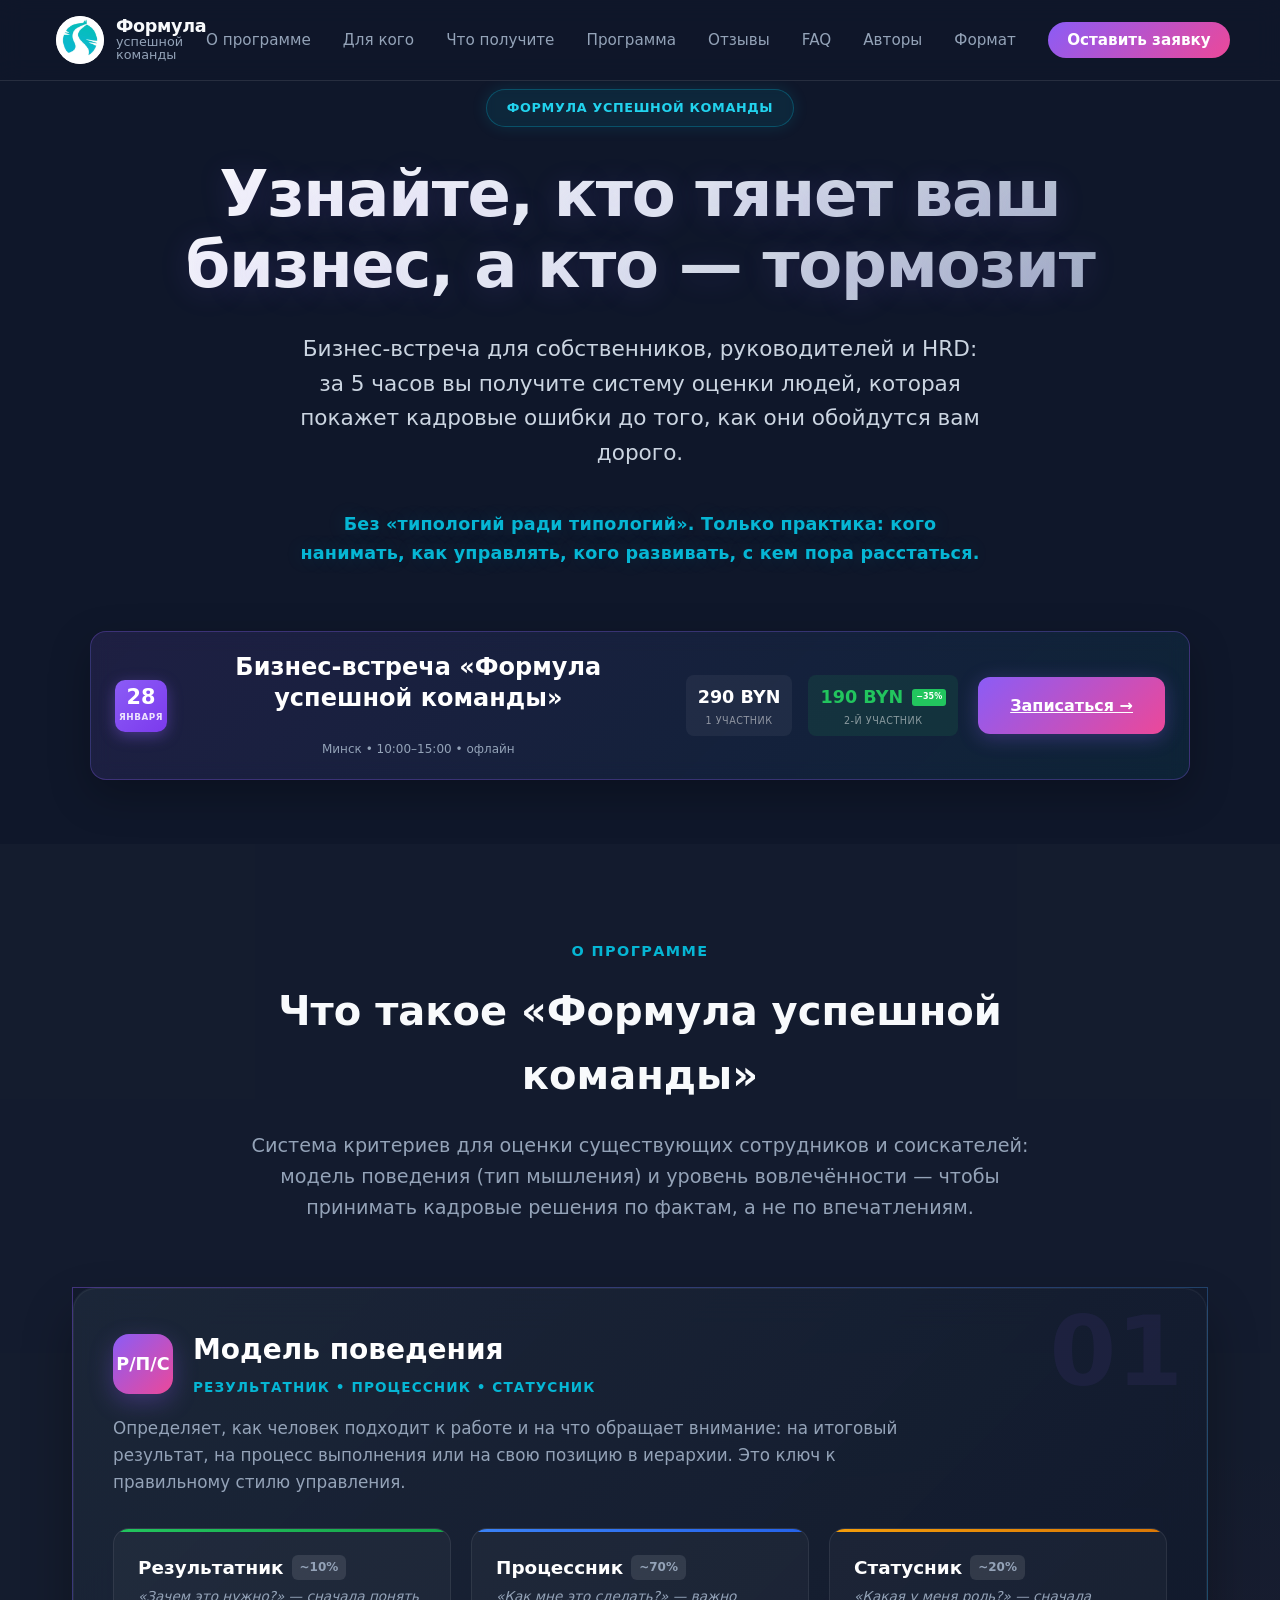
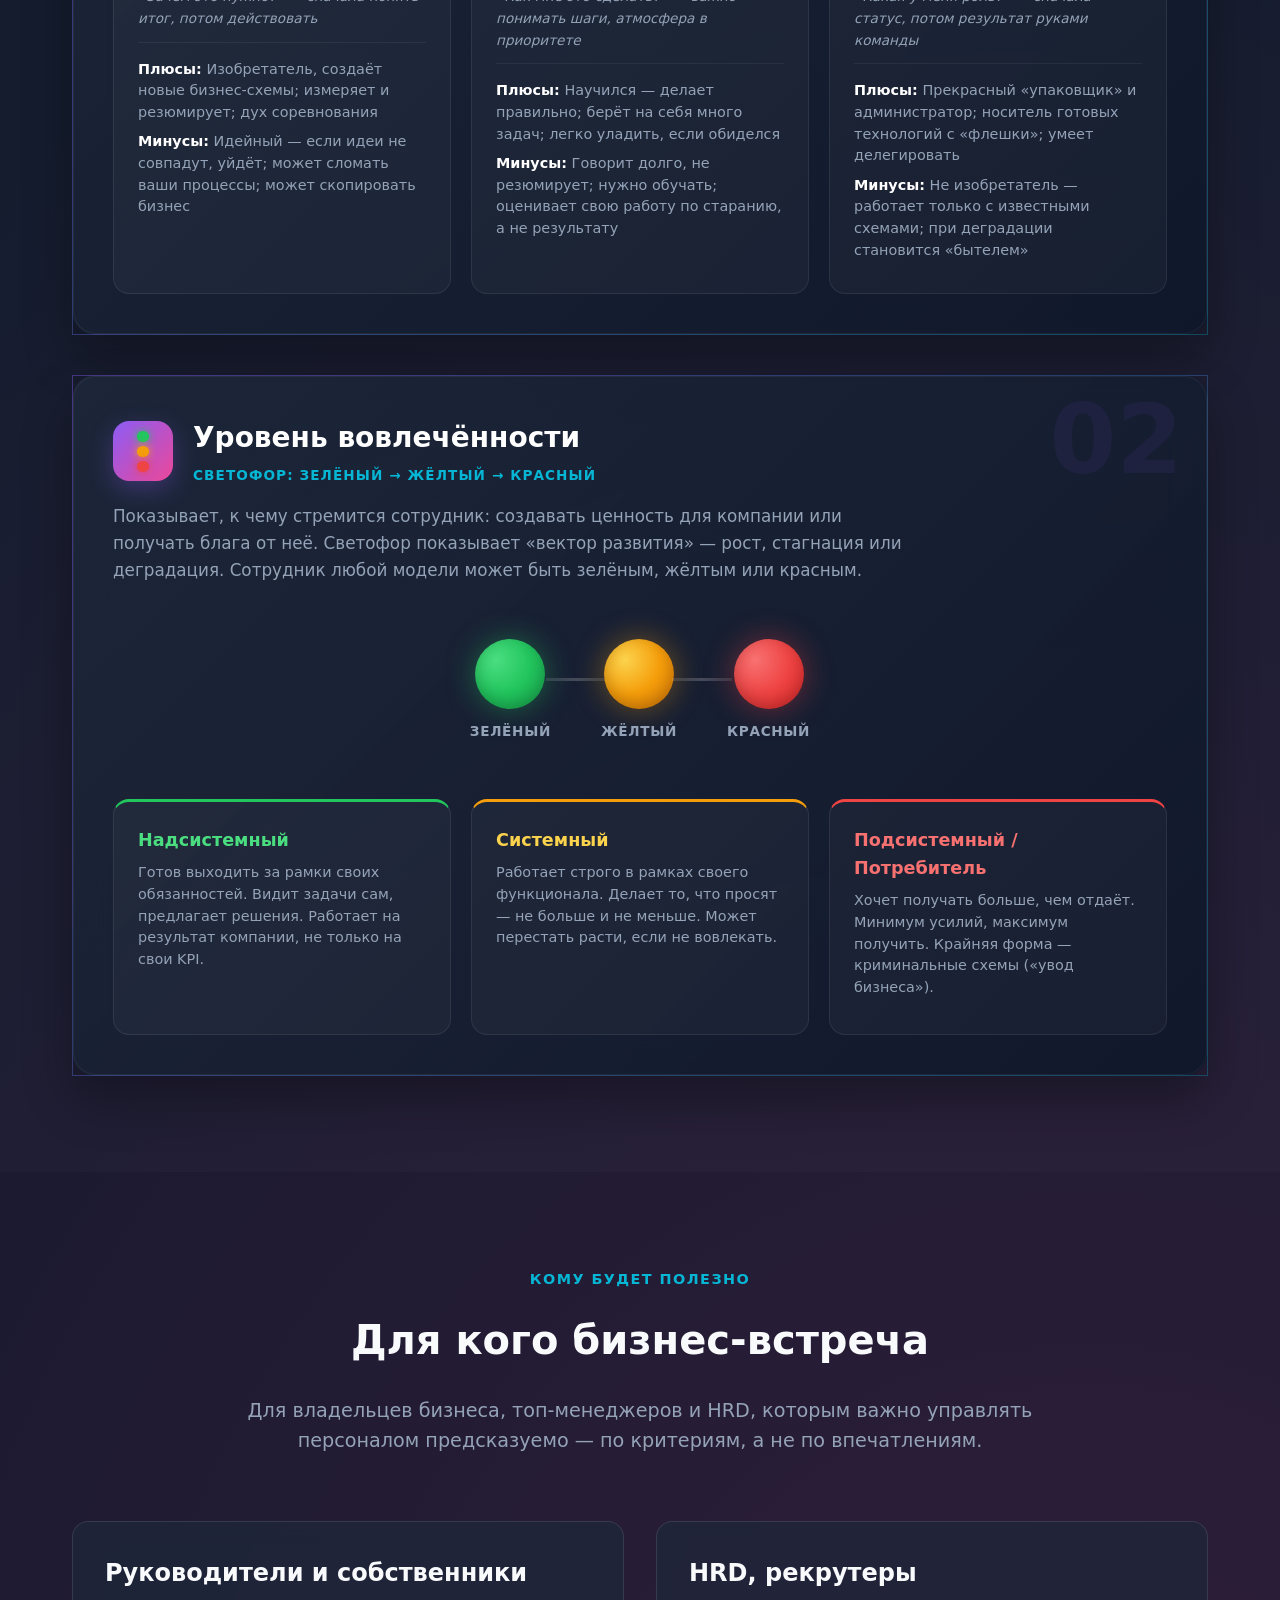
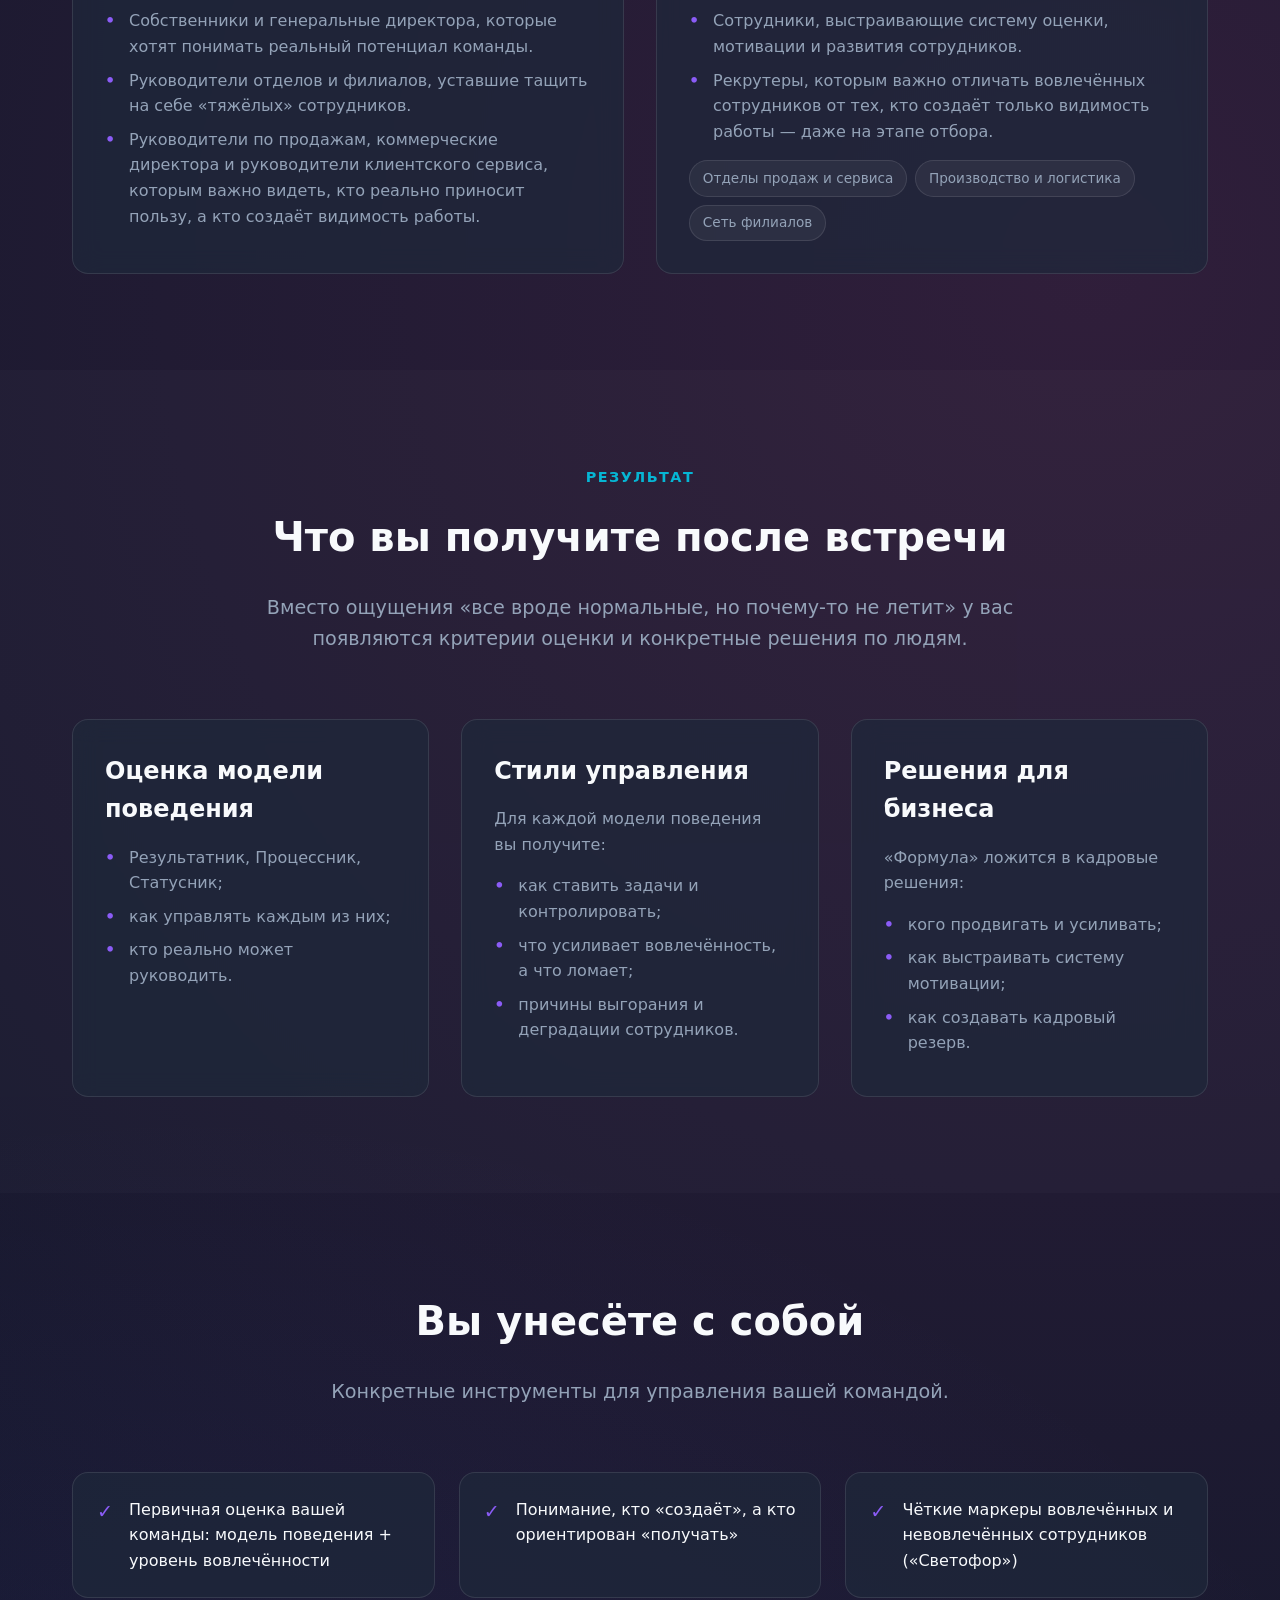
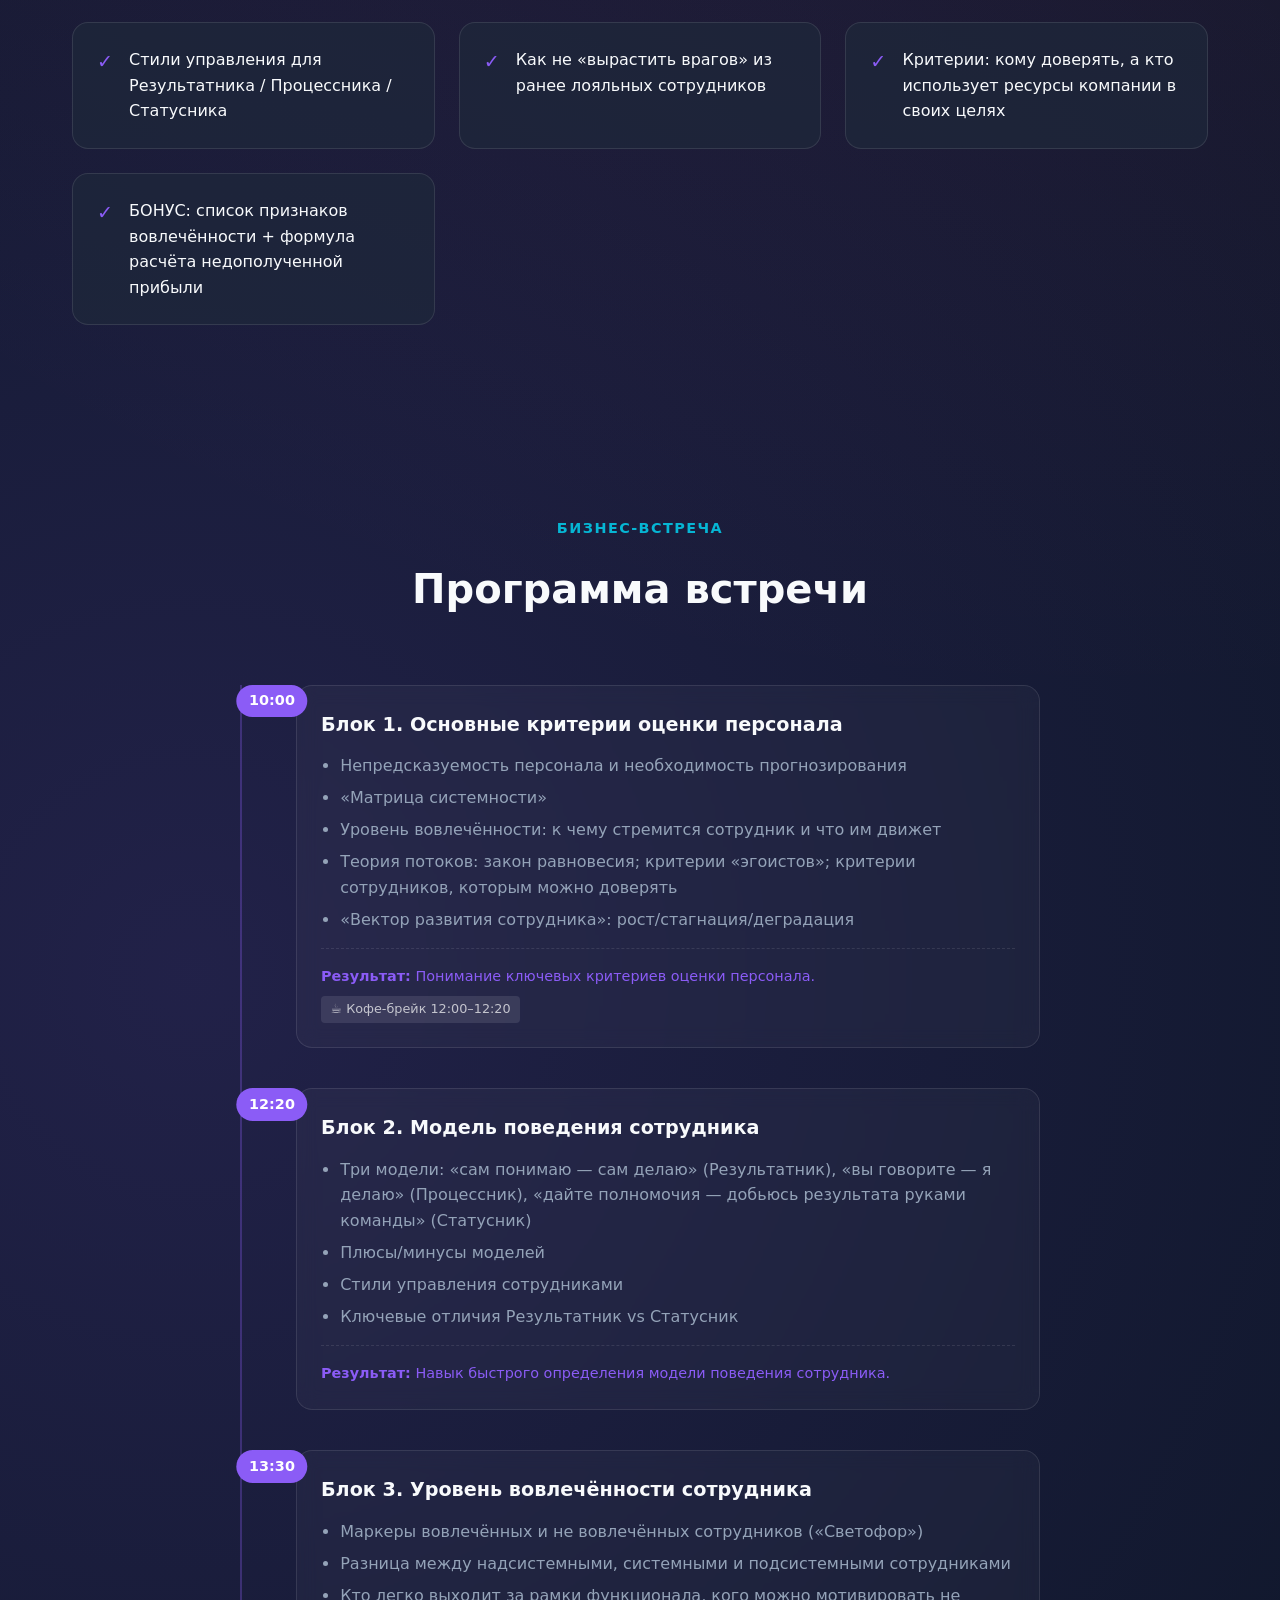
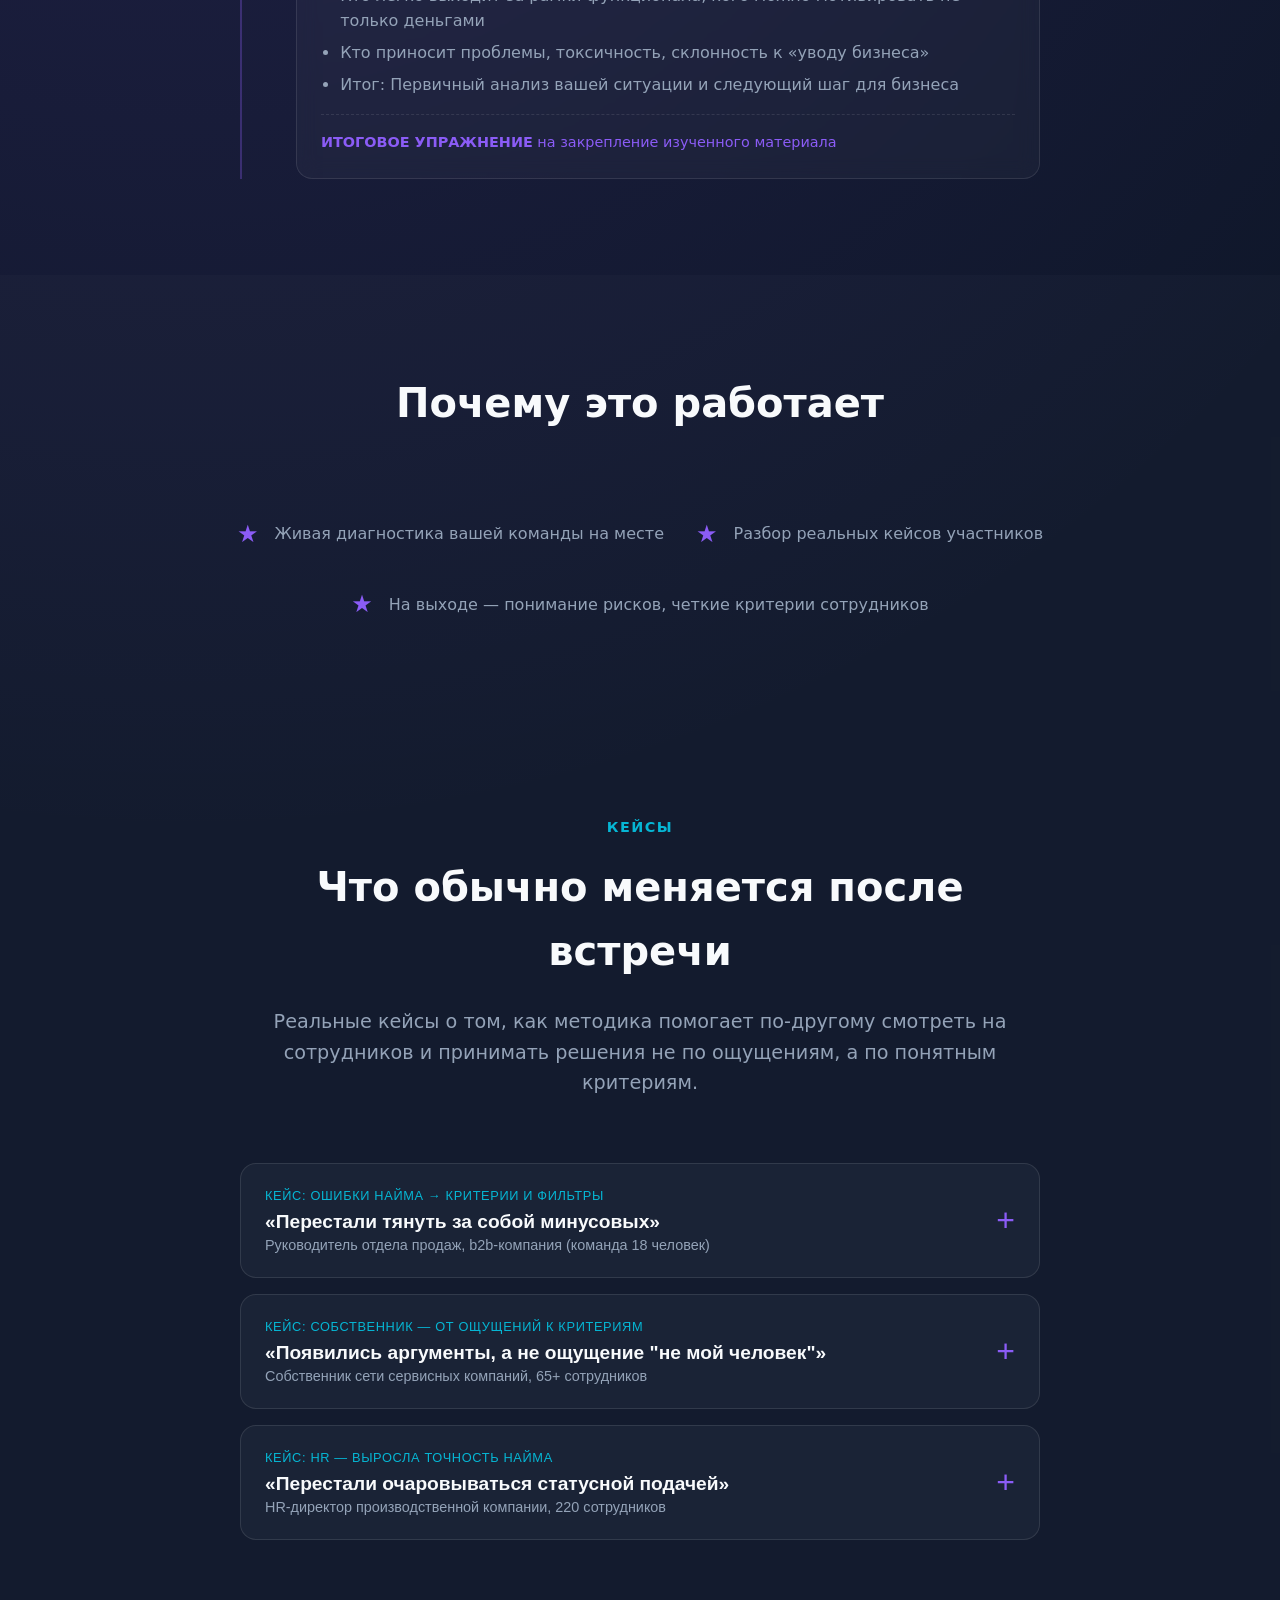
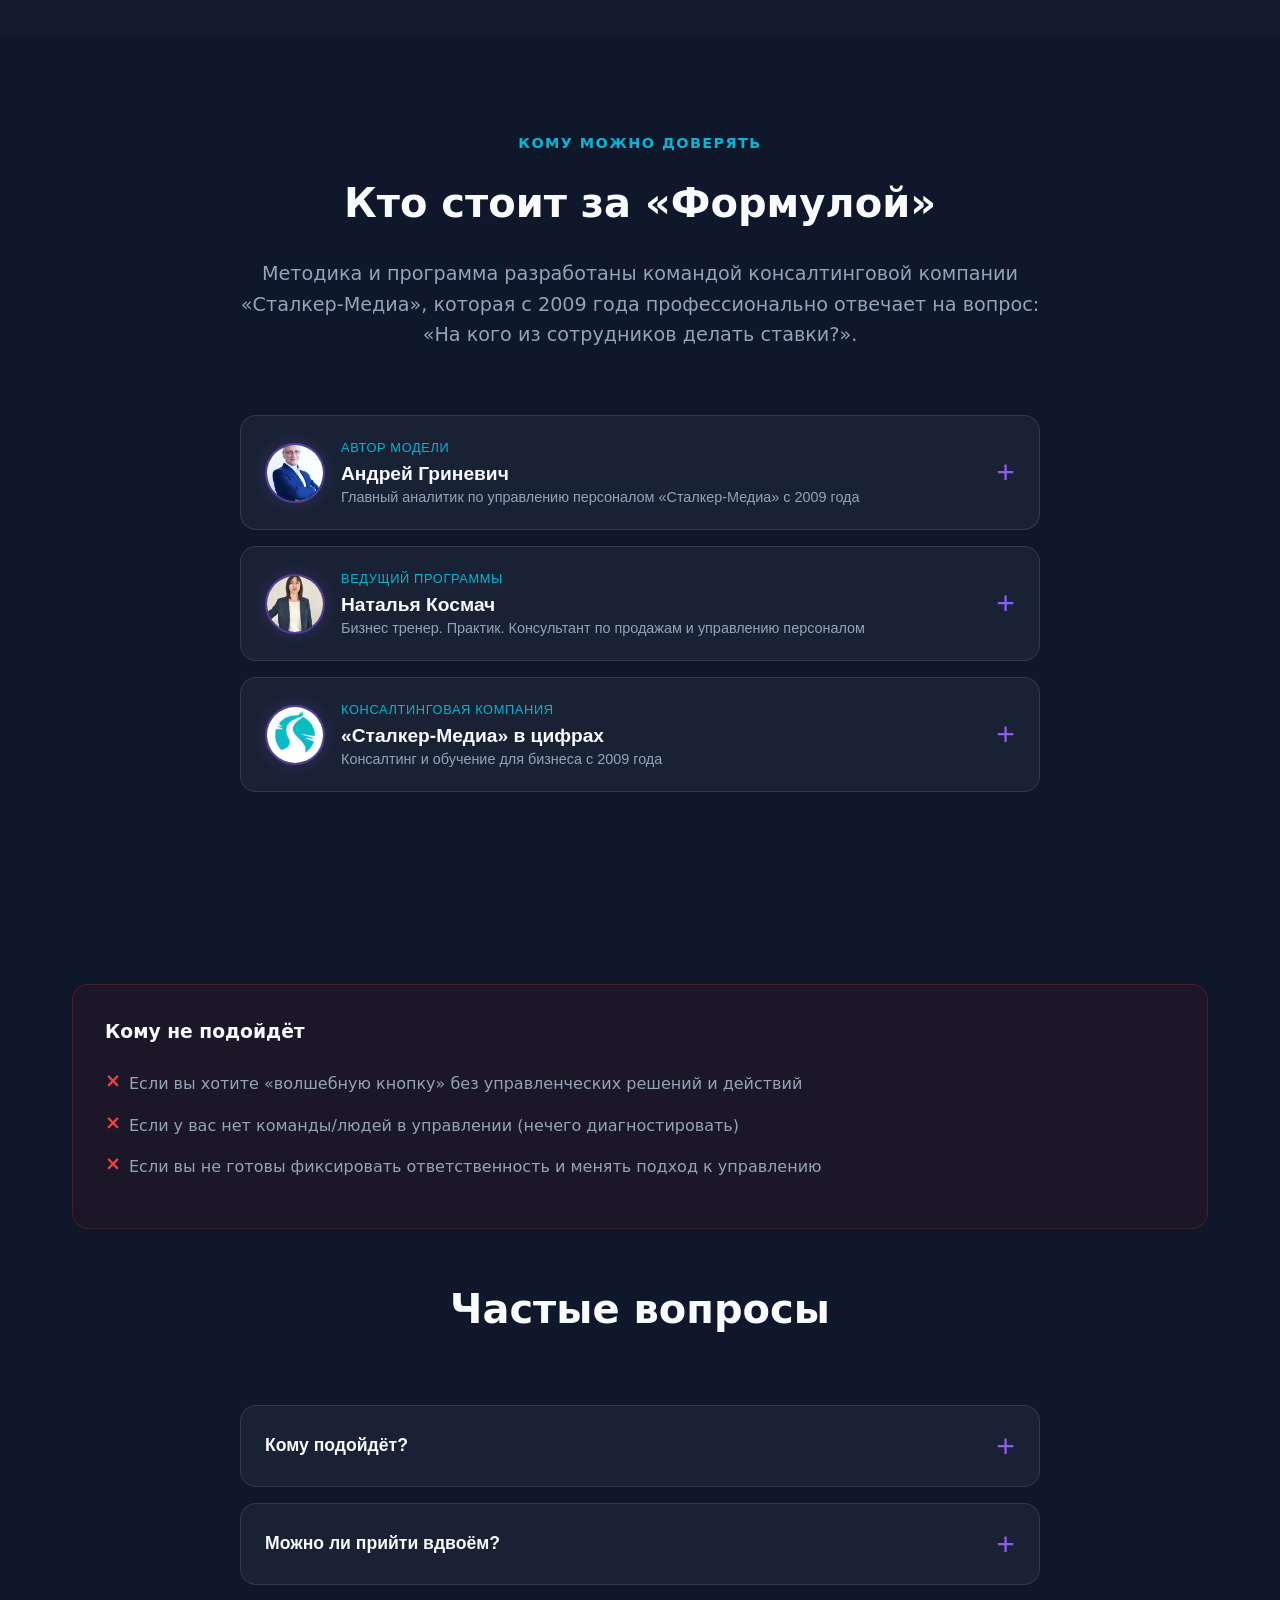
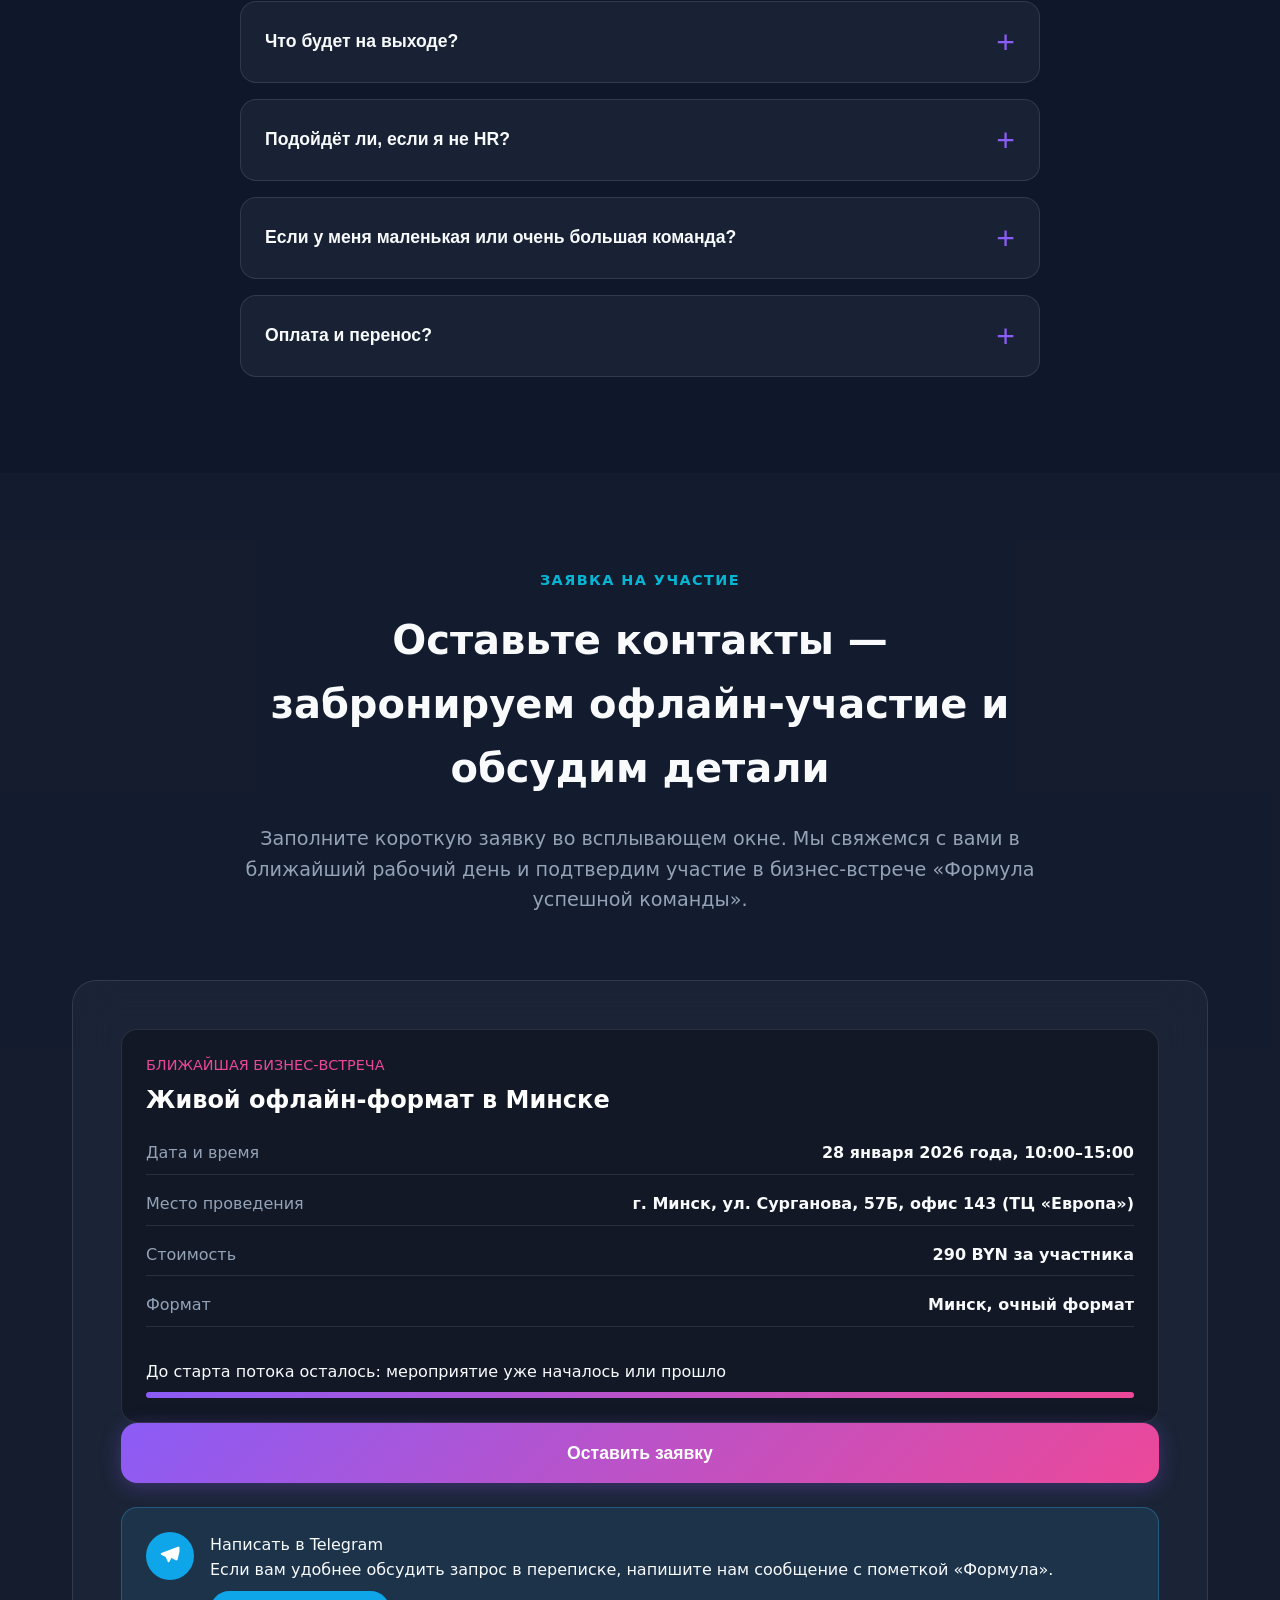
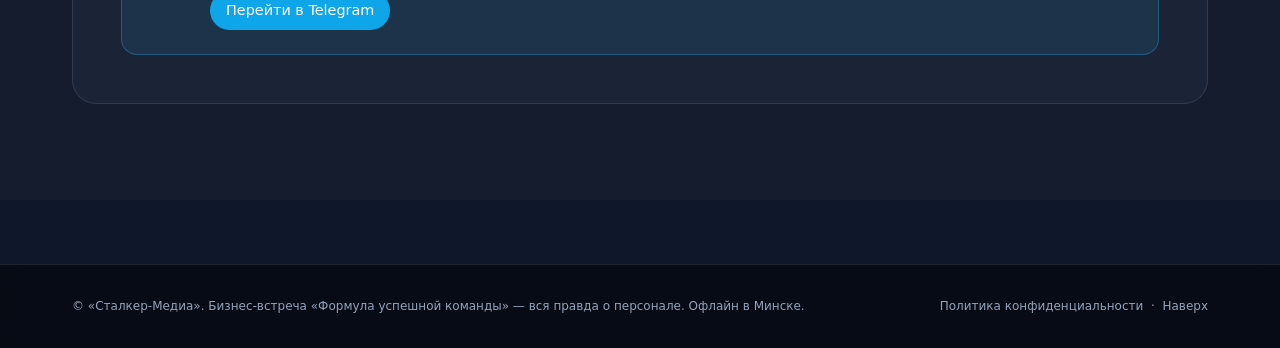
==== commit 7c62d0bc: "Update landing page: video after registration, experts section, form fields order, cleanup unused as" ====
--- a/index.html
+++ b/index.html
@@ -344,7 +344,7 @@
                             <p>«Формула» ложится в кадровые решения:</p>
                             <ul>
                                 <li>кого продвигать и усиливать;</li>
-                                <li>как менять систему мотивации;</li>
+                                <li>как выстраивать систему мотивации;</li>
                                 <li>как создавать кадровый резерв.</li>
                             </ul>
                         </div>
@@ -478,8 +478,7 @@
                         </div>
                         <div class="trust-item">
                             <span class="trust-icon">★</span>
-                            <span>На выходе — понимание рисков, первичная карта команды и следующий управленческий
-                                шаг</span>
+                            <span>На выходе — понимание рисков, четкие критерии сотрудников</span>
                         </div>
                     </div>
                 </div>
@@ -602,7 +601,7 @@
                                     <div class="testimonial-tag">Автор модели</div>
                                     <div class="testimonial-title">Андрей Гриневич</div>
                                     <div class="testimonial-meta">
-                                        Соучредитель и тренер «Сталкер-Медиа» с 2009 года
+                                        Главный аналитик по управлению персоналом «Сталкер-Медиа» с 2009 года
                                     </div>
                                 </div>
                                 <span class="testimonial-toggle-icon" aria-hidden="true">+</span>
@@ -612,18 +611,19 @@
                                     Главный консультант и аналитик по управлению человеческими ресурсами.
                                 </p>
                                 <p>
-                                    Автор методики «Формула успешной команды», «Шкалы профессионализма»,
+                                    Автор мотивационной модели «Теремок», «Шкалы профессионализма»,
                                     технологии «Матрица системности» и ряда опросников по оценке персонала.
                                 </p>
                                 <p>
                                     С 2015 года провёл более 2200 персональных консультаций для собственников и
                                     руководителей.
                                     Помогает принимать кадровые решения не «по ощущению», а на основе системной
-                                    диагностики мотивации и потенциала сотрудников.
+                                    диагностики
+                                    мотивации и потенциала сотрудников.
                                 </p>
                                 <p>
-                                    <strong>Корпоративные проекты:</strong> СОАО «Беловежские сыры», ГК «Алютех»,
-                                    ООО «Витрум», сеть магазинов «Гарфилд», ООО «Стальная линия» и др.
+                                    <strong>Корпоративные проекты:</strong> СОАО «Беловежские сыры», ООО «Витрум»,
+                                    сеть магазинов «Гарфилд» и др.
                                 </p>
                             </div>
                         </div>
@@ -637,7 +637,7 @@
                                     <div class="testimonial-tag">Ведущий программы</div>
                                     <div class="testimonial-title">Наталья Космач</div>
                                     <div class="testimonial-meta">
-                                        Собственник, директор и бизнес-тренер компании «Сталкер-Медиа»
+                                        Бизнес тренер. Практик. Консультант по продажам и управлению персоналом
                                     </div>
                                 </div>
                                 <span class="testimonial-toggle-icon" aria-hidden="true">+</span>
@@ -649,15 +649,12 @@
                                 </p>
                                 <p>
                                     С 2017 года лично провела более 2300 интервью и диагностик ключевых сотрудников и
-                                    кандидатов.
-                                    Специализируется на управленческих решениях по людям: подбор, развитие, продвижение,
-                                    разделение с сотрудниками.
+                                    кандидатов. Специализируется на управленческих решениях по людям: подбор, развитие,
+                                    продвижение, разделение с сотрудниками.
                                 </p>
                                 <p>
-                                    На бизнес-встрече Наталья ведёт практическую часть, помогает участникам оценить
-                                    своих
-                                    сотрудников по критериям
-                                    и перевести результат в конкретные управленческие действия.
+                                    На «Формуле» Наталья ведёт живой практикум, помогает участникам разложить своих
+                                    сотрудников по типажам и перевести результат в конкретные управленческие действия.
                                 </p>
                             </div>
                         </div>
@@ -685,19 +682,12 @@
                                 </ul>
                                 <p><strong>Мы сотрудничаем с:</strong></p>
                                 <ul class="metrics-list">
-                                    <li>ООО «Стальная линия»</li>
                                     <li>Холдинг «Нива-Холдинг»</li>
-                                    <li>Группа компаний «Алютех»</li>
                                     <li>ООО «АВТОЛАЙТЭКСПРЕСС»</li>
                                     <li>ОАО «БелВТИ»</li>
                                     <li>СОАО «Беловежские сыры»</li>
                                     <li>АН «Гарант Недвижимость»</li>
                                 </ul>
-                                <p class="highlight">
-                                    Коротко: мы много лет профессионально работаем с управленческими решениями по людям
-                                    —
-                                    кого выращивать, кого продвигать, кого отпускать.
-                                </p>
                             </div>
                         </div>
                     </div>
@@ -742,8 +732,9 @@
                                 <span class="faq-toggle-icon" aria-hidden="true">+</span>
                             </button>
                             <div class="faq-body">
-                                Да, и это выгодно. Действует акция: <strong>690 BYN за 2-х</strong> при оплате до
-                                31.12.2025 (вместо 590 BYN за одного).
+                                Да, и это выгодно! Стоимость: <strong>290 BYN</strong> за первого участника и
+                                <strong>190 BYN</strong> за второго (скидка 35%). Итого за двоих — <strong>480
+                                    BYN</strong>.
                             </div>
                         </div>
 
@@ -879,22 +870,6 @@
                 </div>
             </section>
 
-            <!-- Video Section -->
-            <section class="section section-dark" id="video">
-                <div class="container" data-animate>
-                    <div class="section-header">
-                        <div class="section-kicker">Видео</div>
-                        <h2>Посмотрите, как это работает</h2>
-                    </div>
-                    <div class="video-wrapper">
-                        <iframe src="https://www.youtube.com/embed/kN2HonMXCfw" title="Формула успешной команды — видео"
-                            frameborder="0"
-                            allow="accelerometer; autoplay; clipboard-write; encrypted-media; gyroscope; picture-in-picture; web-share"
-                            allowfullscreen>
-                        </iframe>
-                    </div>
-                </div>
-            </section>
         </main>
 
         <footer>
@@ -931,21 +906,21 @@
                 </div>
 
                 <div class="field-group">
-                    <label for="company">Компания</label>
-                    <input class="input" type="text" id="company" name="company" placeholder="Название компании">
-                </div>
-
-                <div class="field-group">
-                    <label for="position">Должность</label>
-                    <input class="input" type="text" id="position" name="position" placeholder="Ваша должность">
-                </div>
-
-                <div class="field-group">
                     <label for="phone">Телефон <span class="required">*</span></label>
                     <input class="input" type="tel" id="phone" name="phone" placeholder="+375 (__) ___-__-__" required>
                     <div class="field-hint">
                         Номер нужен, чтобы связаться с вами в удобном мессенджере и подтвердить офлайн-участие.
                     </div>
+                </div>
+
+                <div class="field-group">
+                    <label for="company">Компания</label>
+                    <input class="input" type="text" id="company" name="company" placeholder="Название компании">
+                </div>
+
+                <div class="field-group">
+                    <label for="position">Должность</label>
+                    <input class="input" type="text" id="position" name="position" placeholder="Ваша должность">
                 </div>
 
                 <div class="field-group">
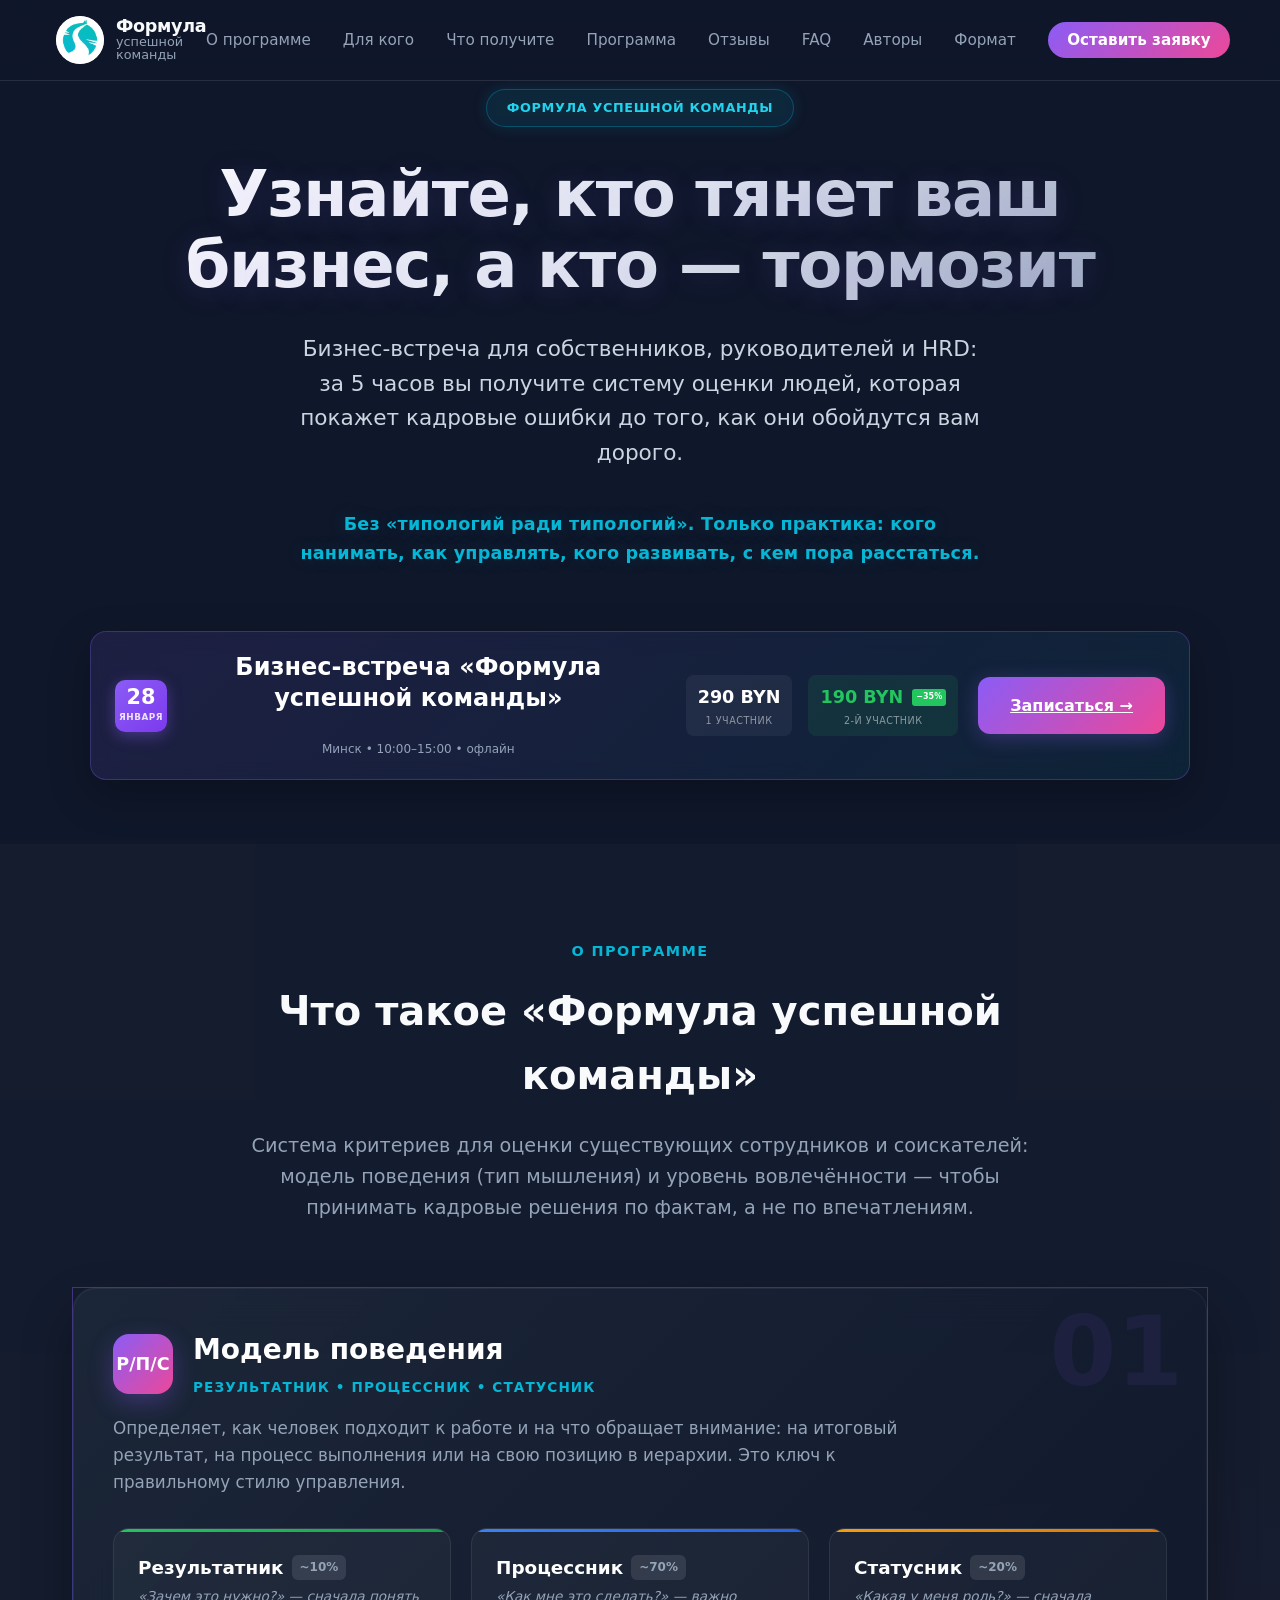
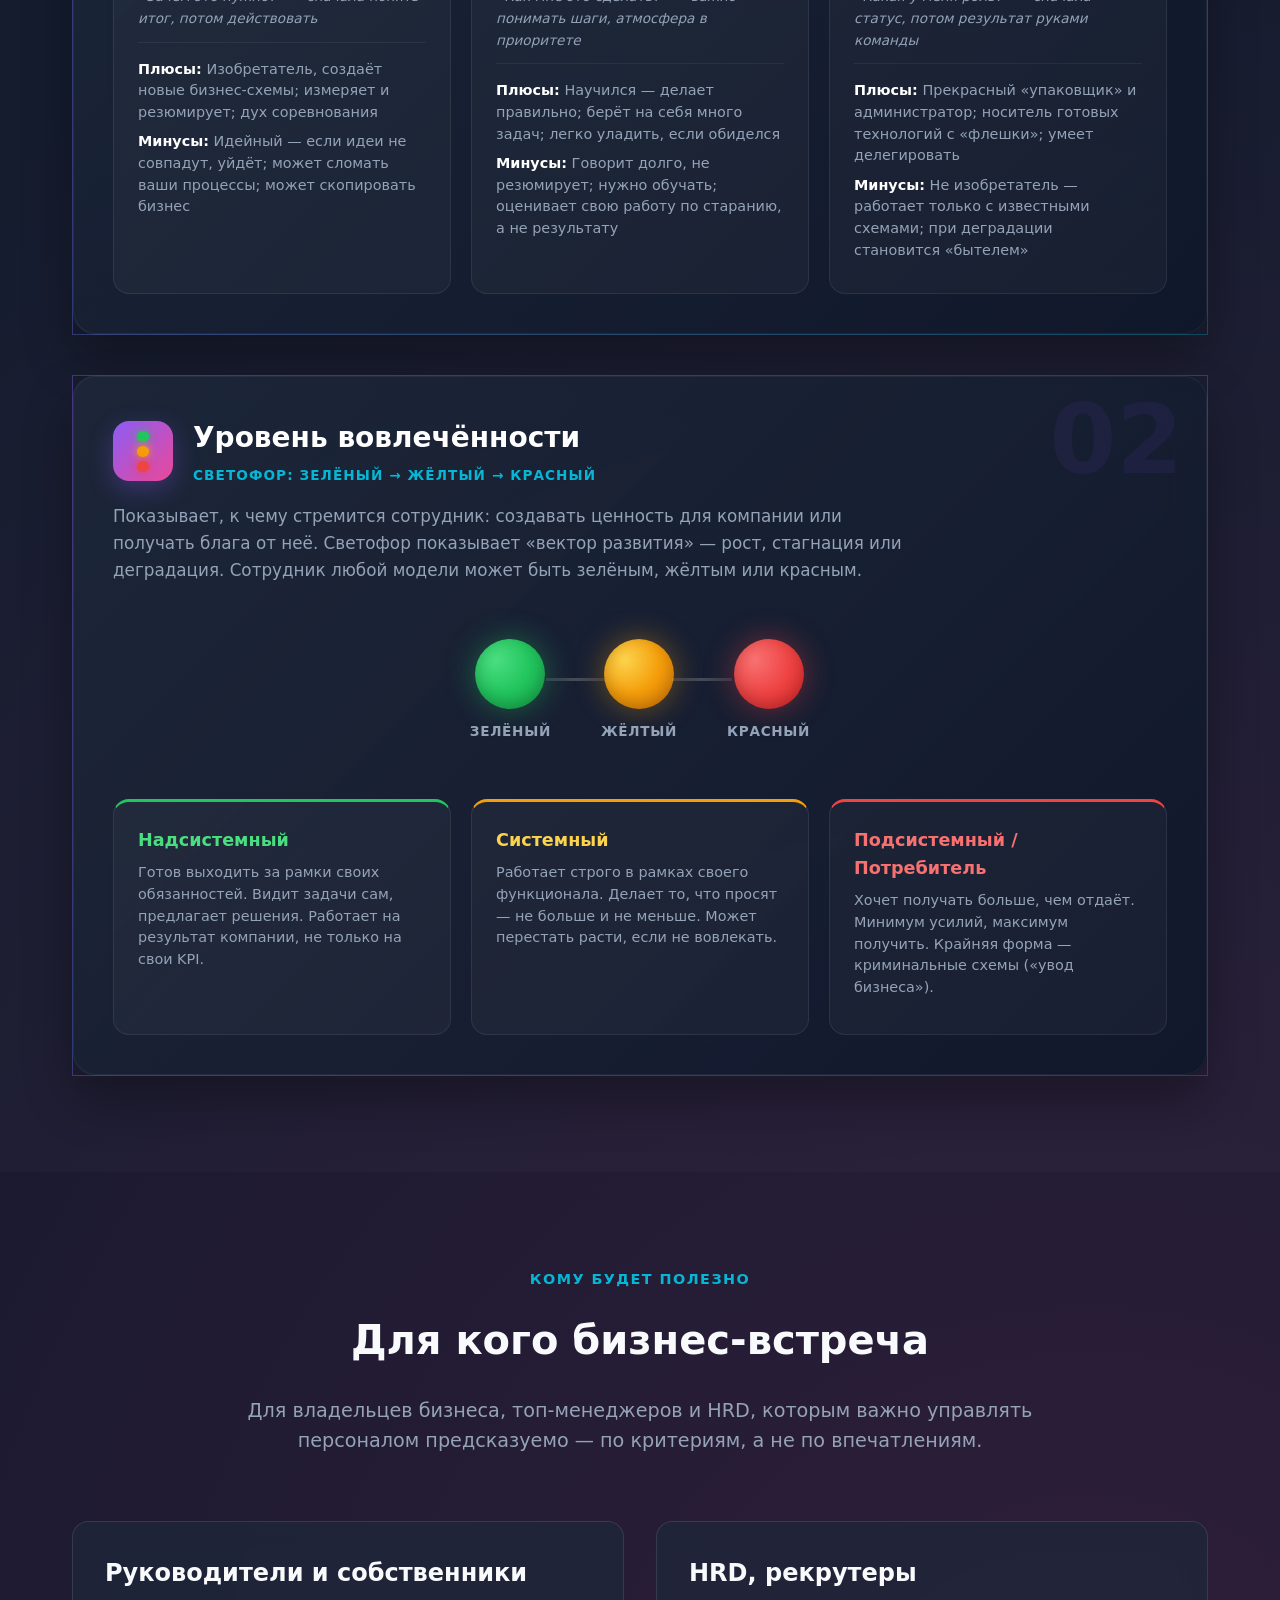
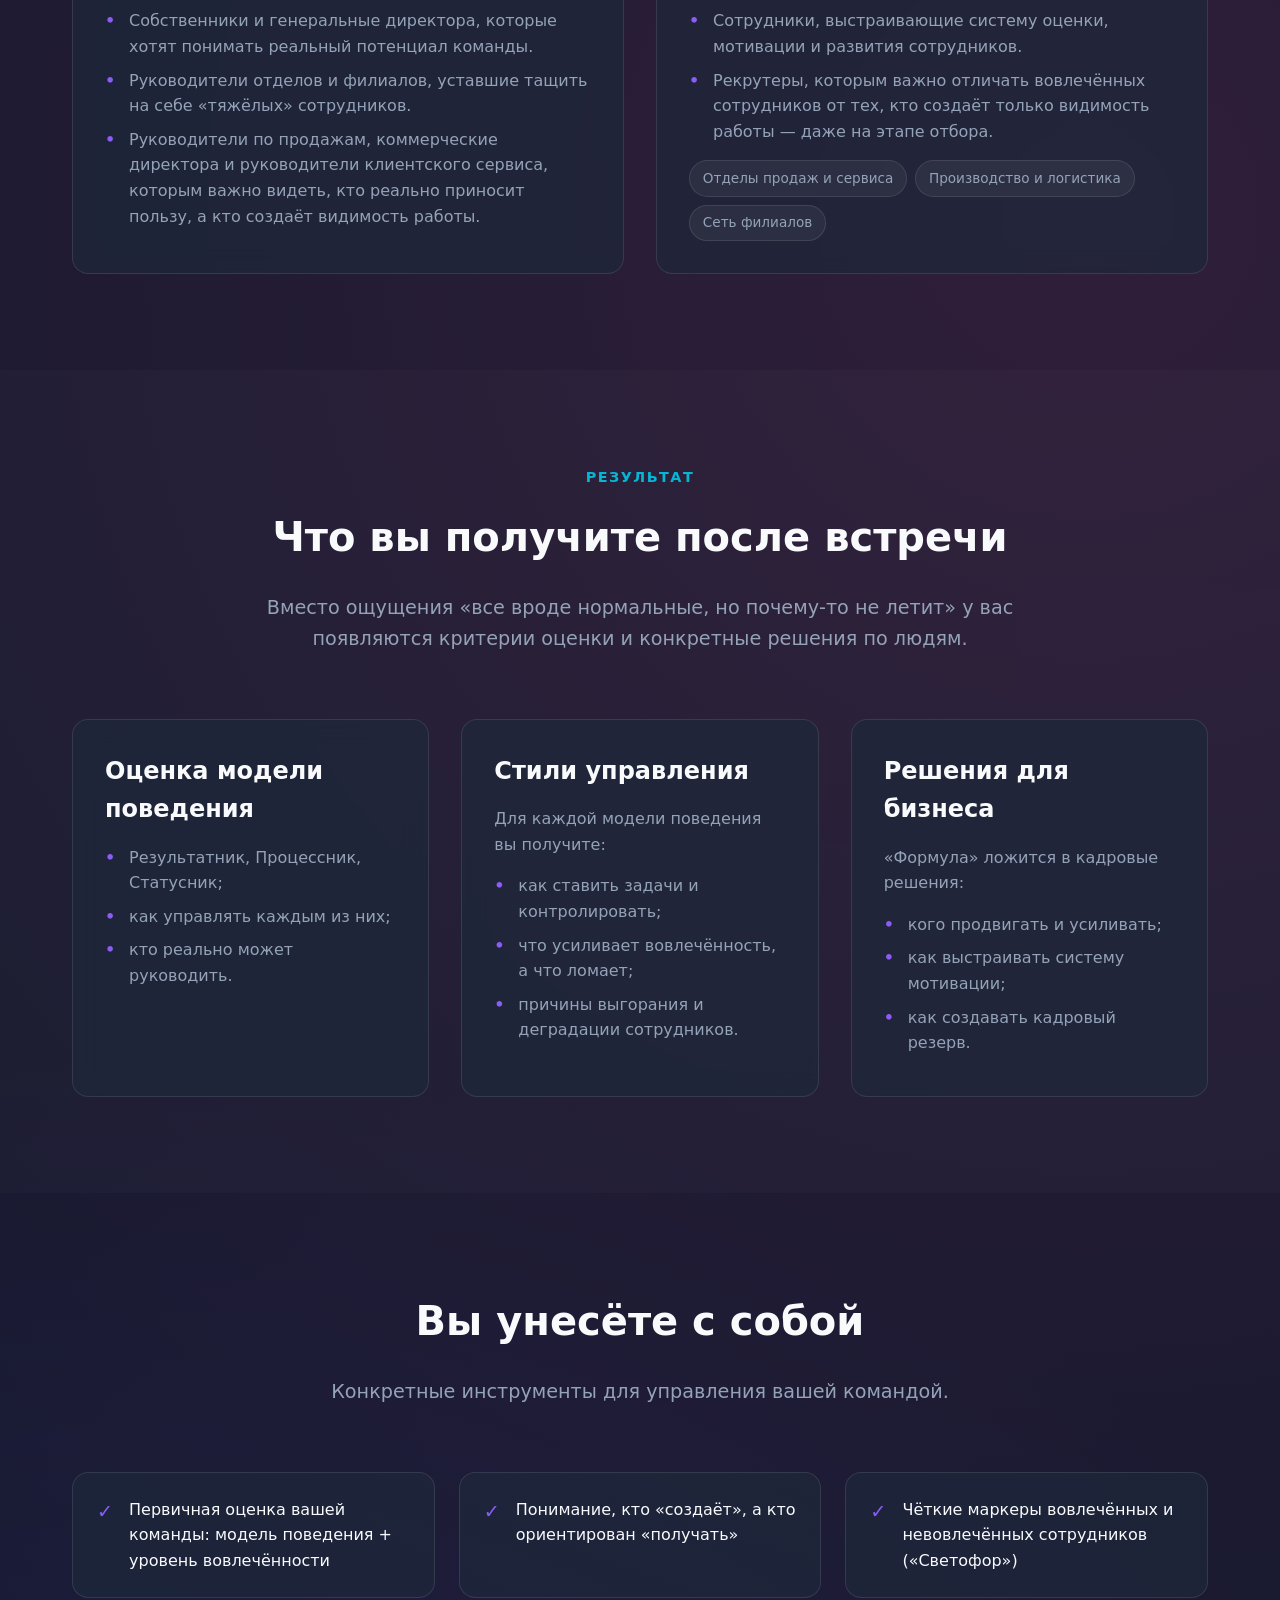
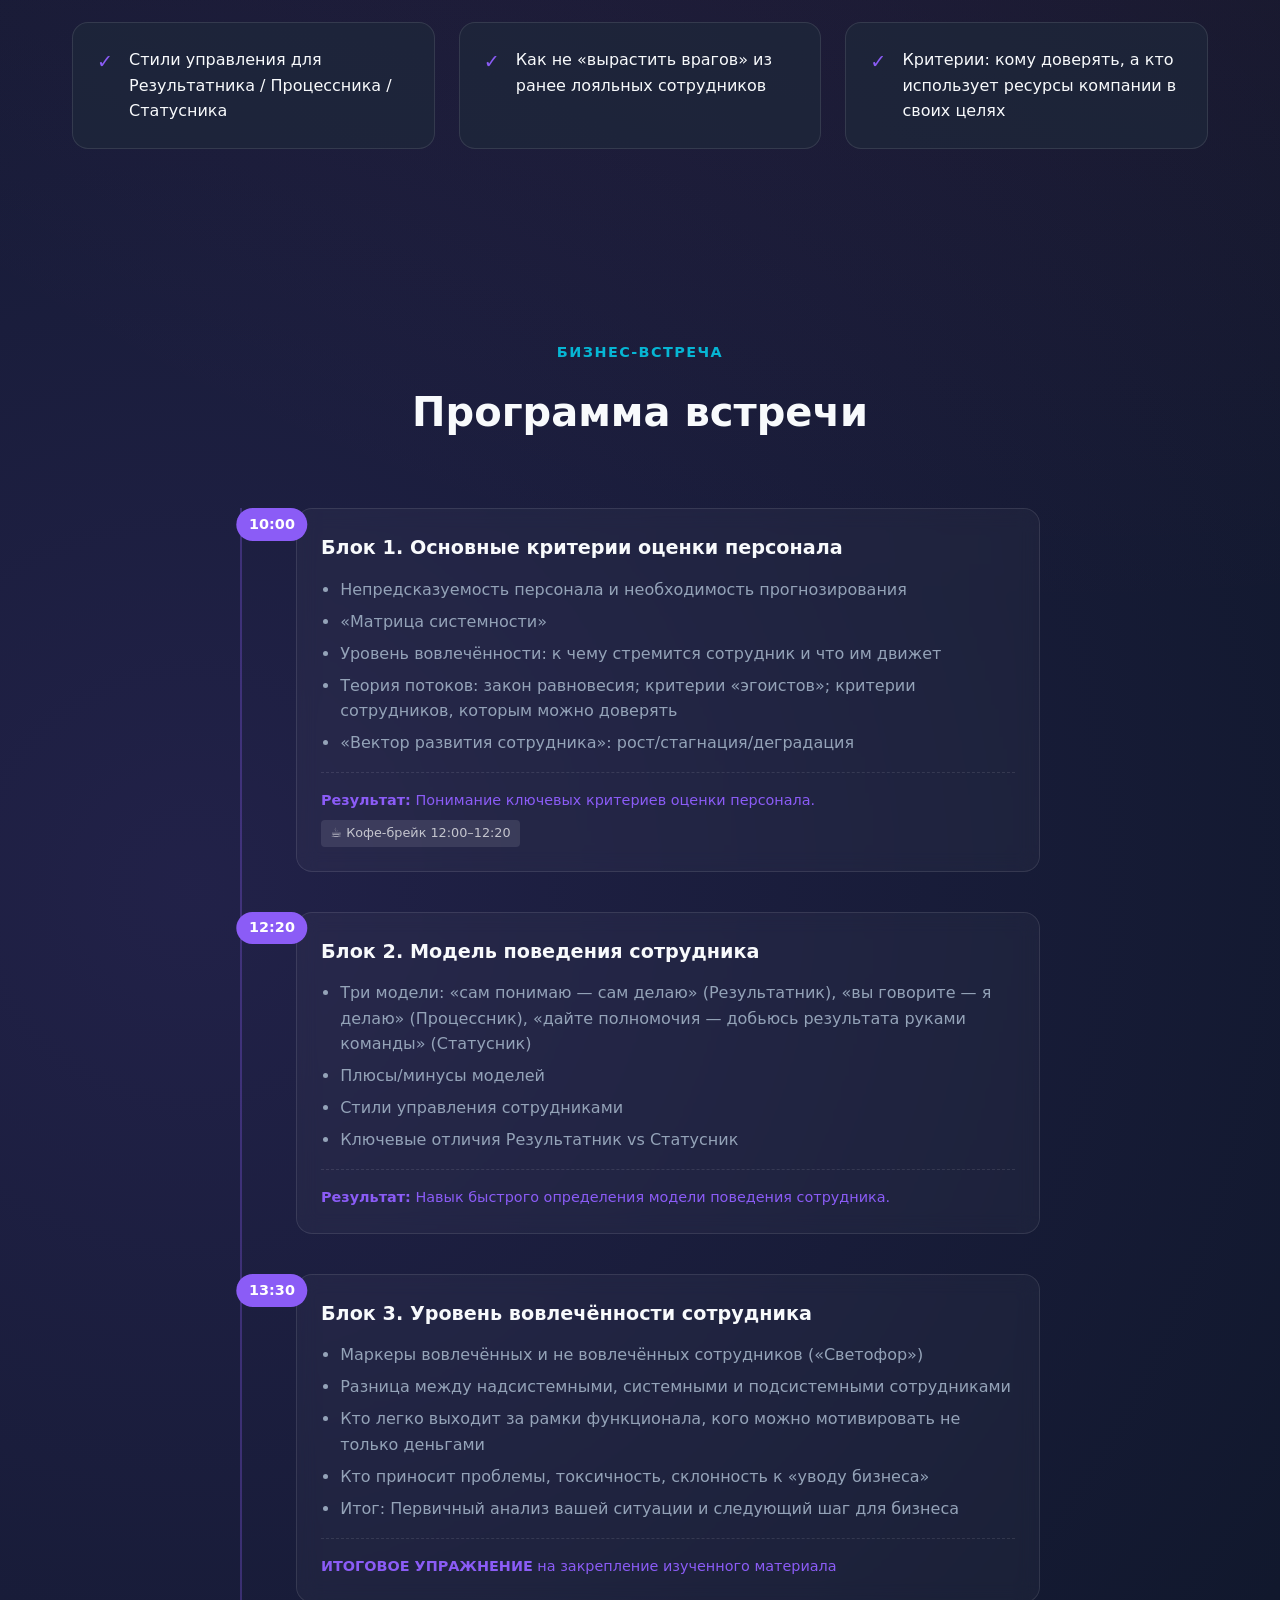
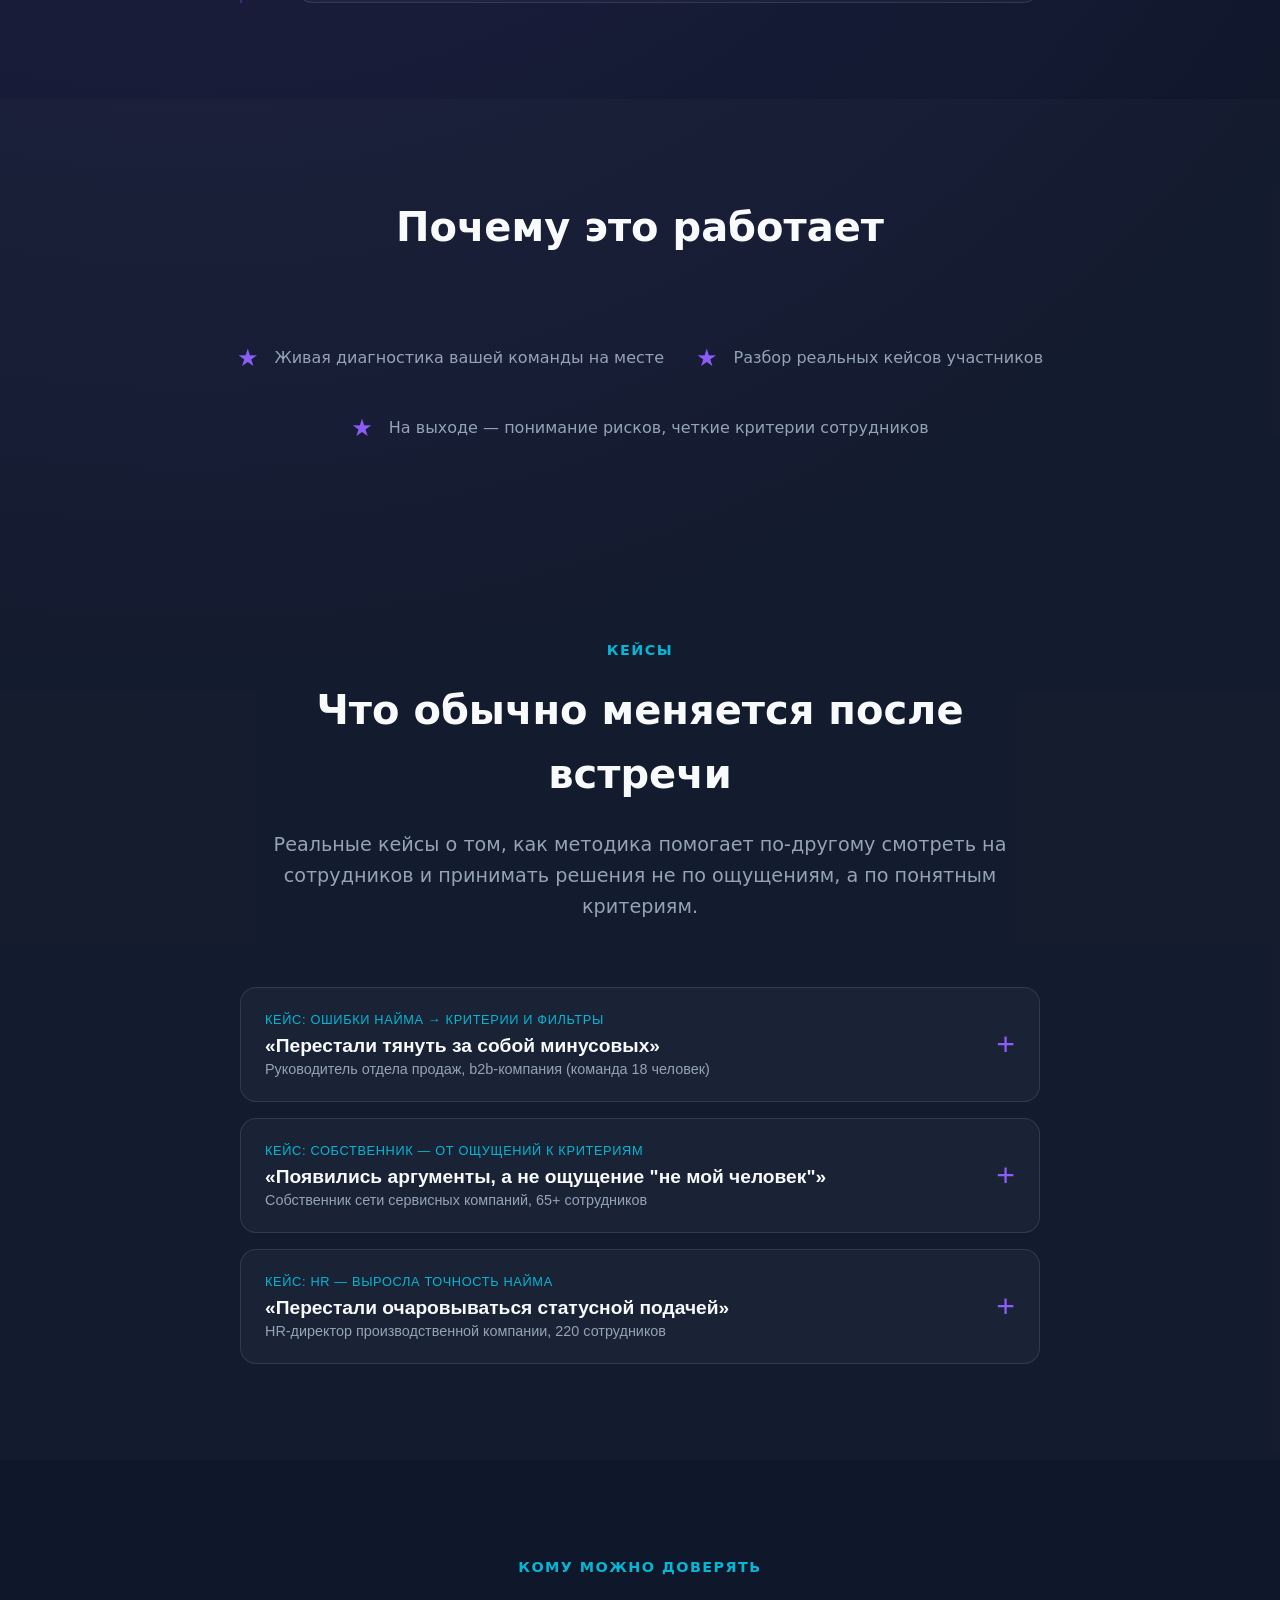
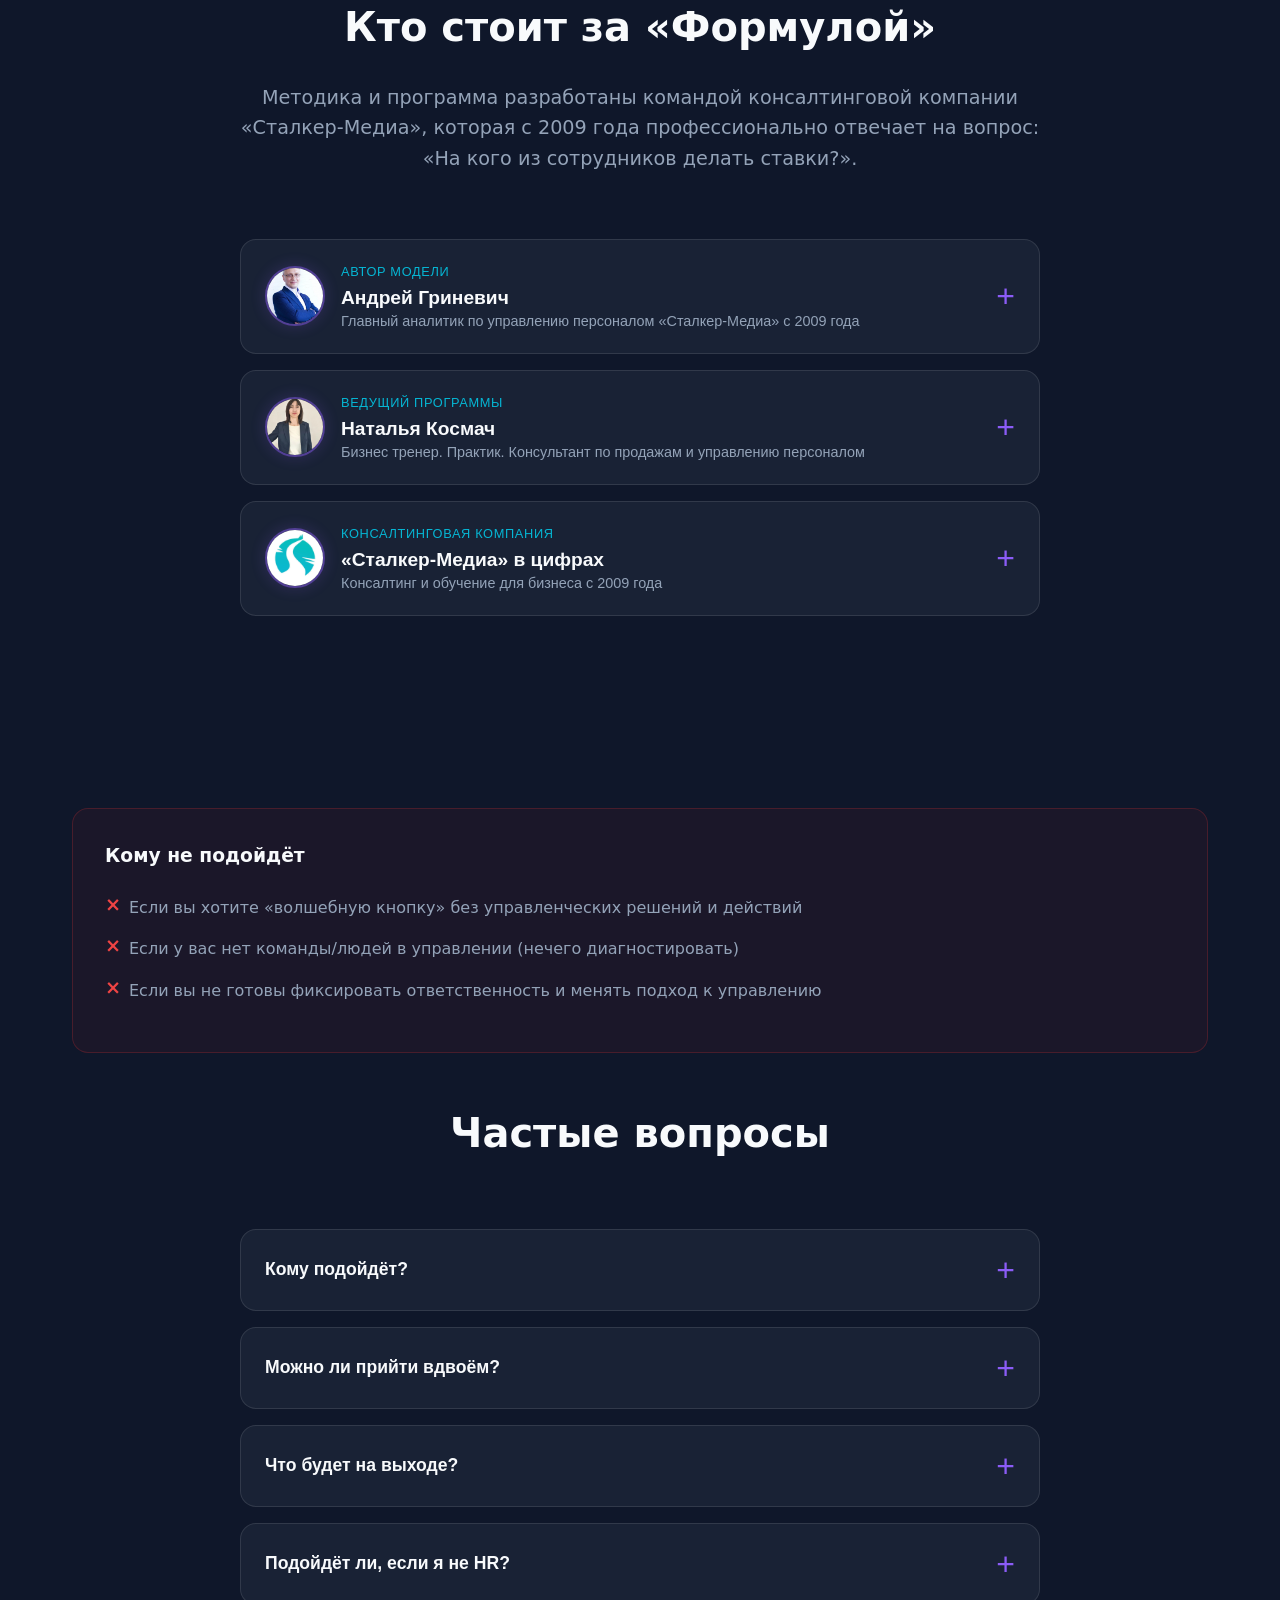
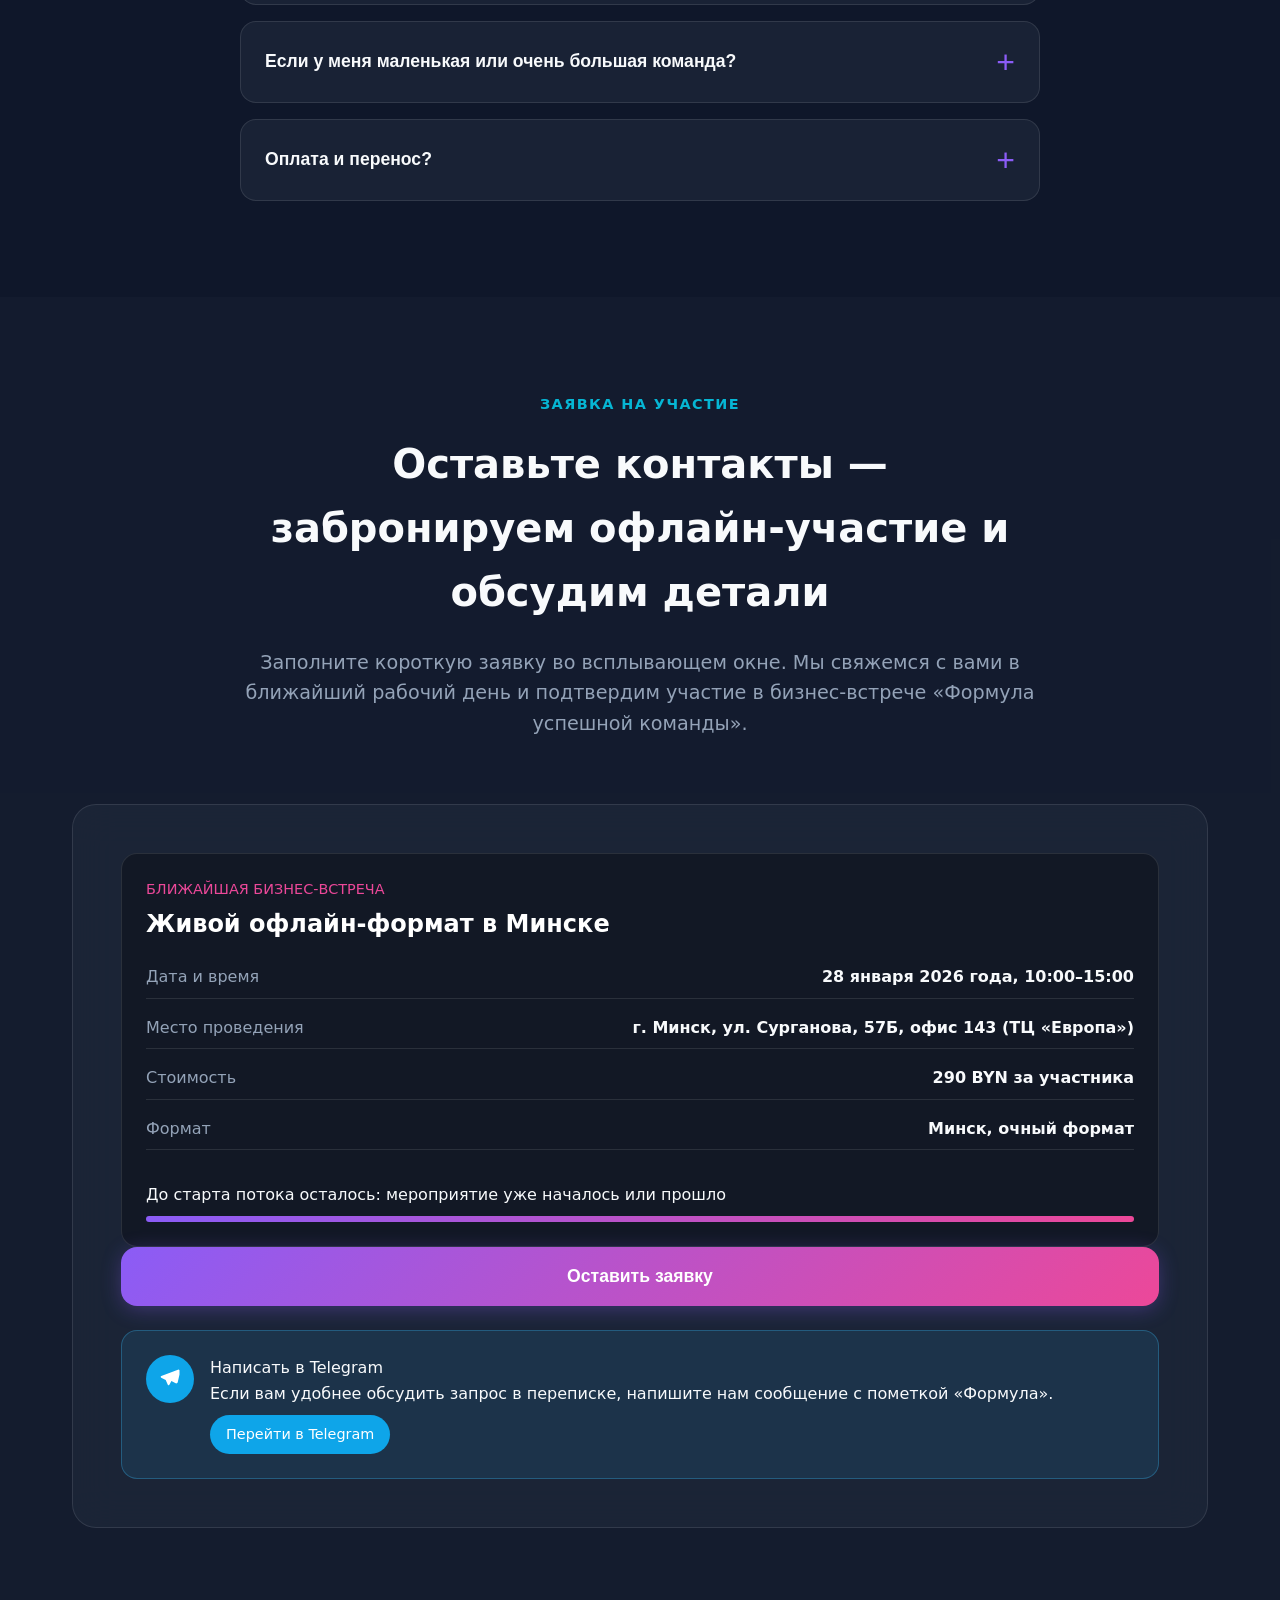
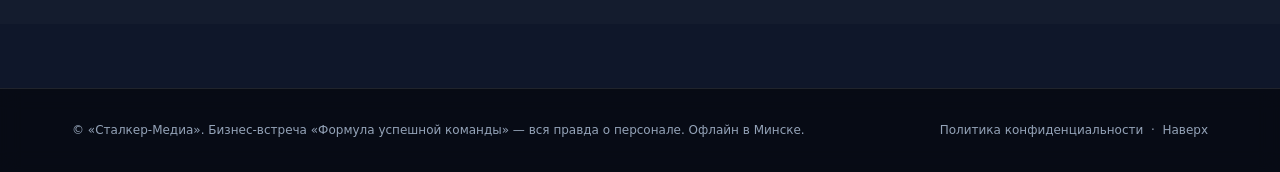
==== commit 936a27a4: "Remove BONUS card from takeaways section" ====
--- a/index.html
+++ b/index.html
@@ -386,10 +386,7 @@
                             <div class="takeaway-check">✓</div>
                             <div>Критерии: кому доверять, а кто использует ресурсы компании в своих целях</div>
                         </div>
-                        <div class="takeaway-card">
-                            <div class="takeaway-check">✓</div>
-                            <div>БОНУС: список признаков вовлечённости + формула расчёта недополученной прибыли</div>
-                        </div>
+
                     </div>
                 </div>
             </section>
